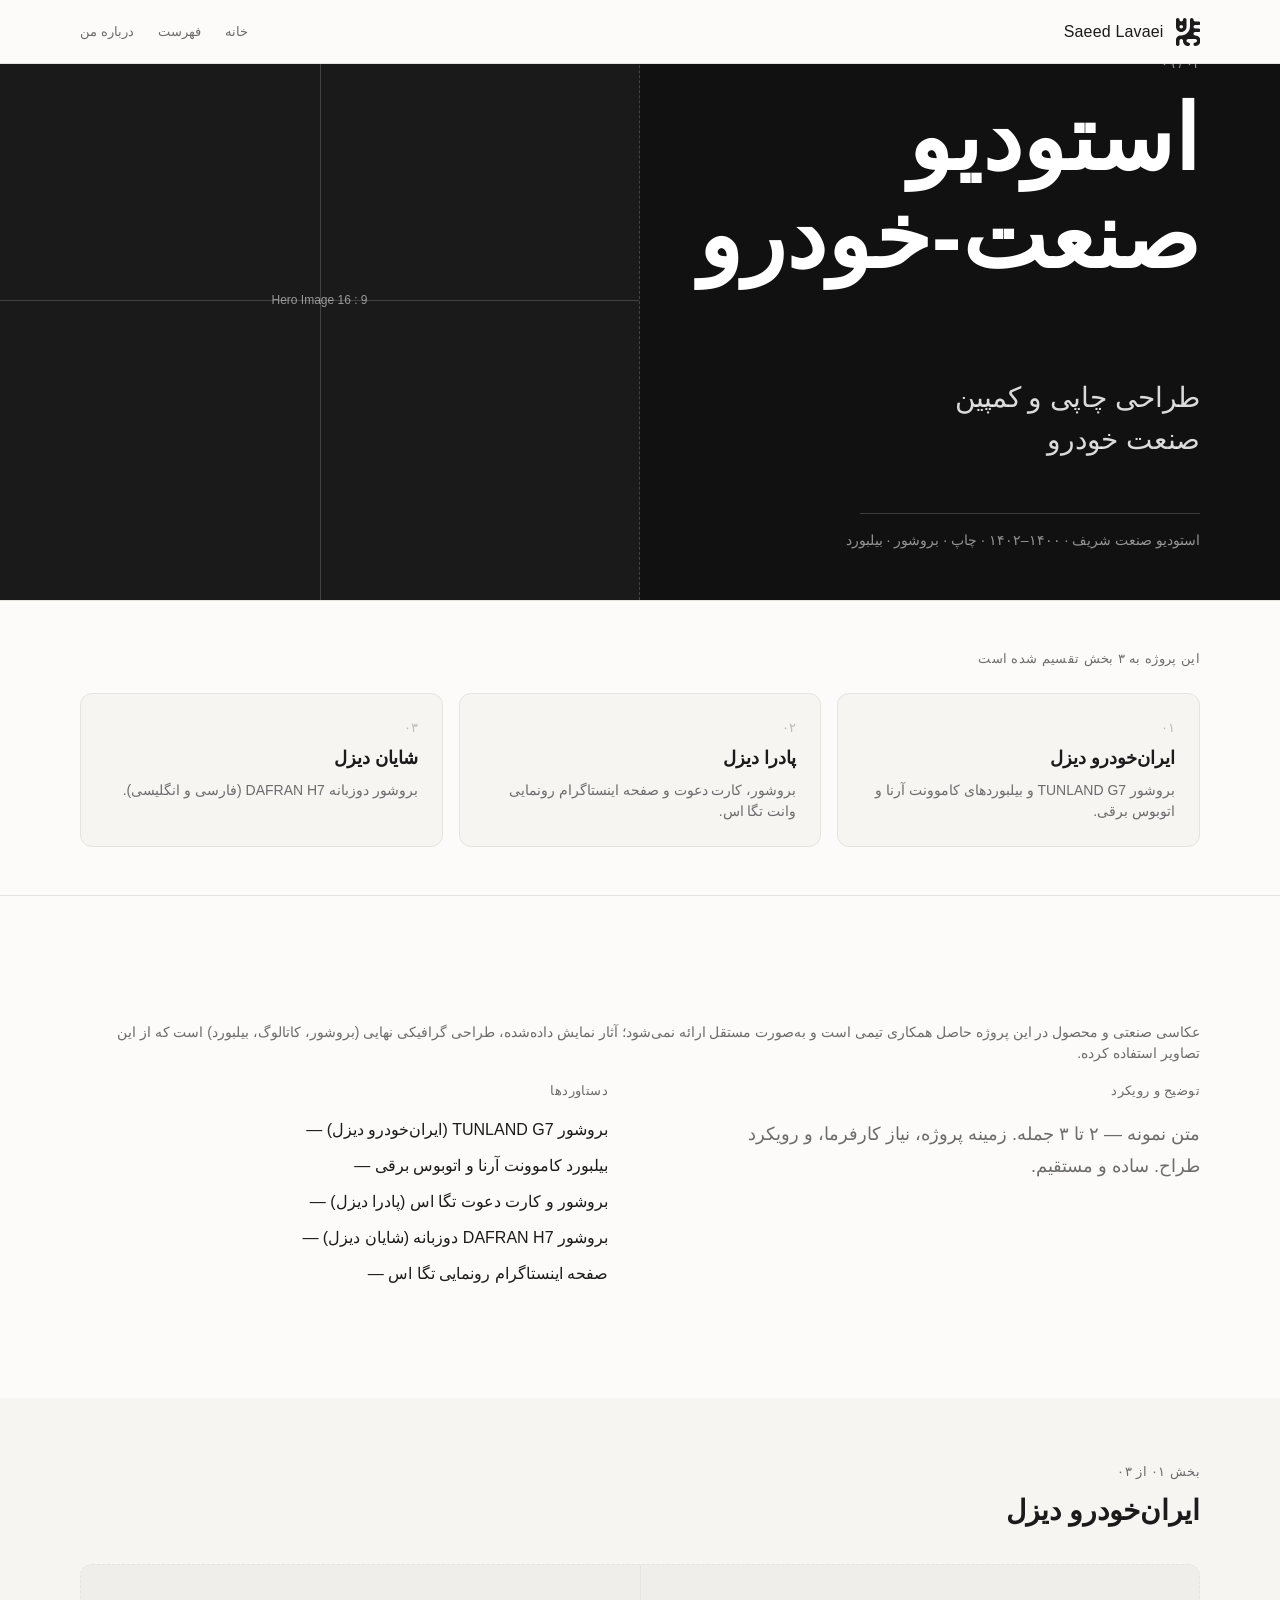
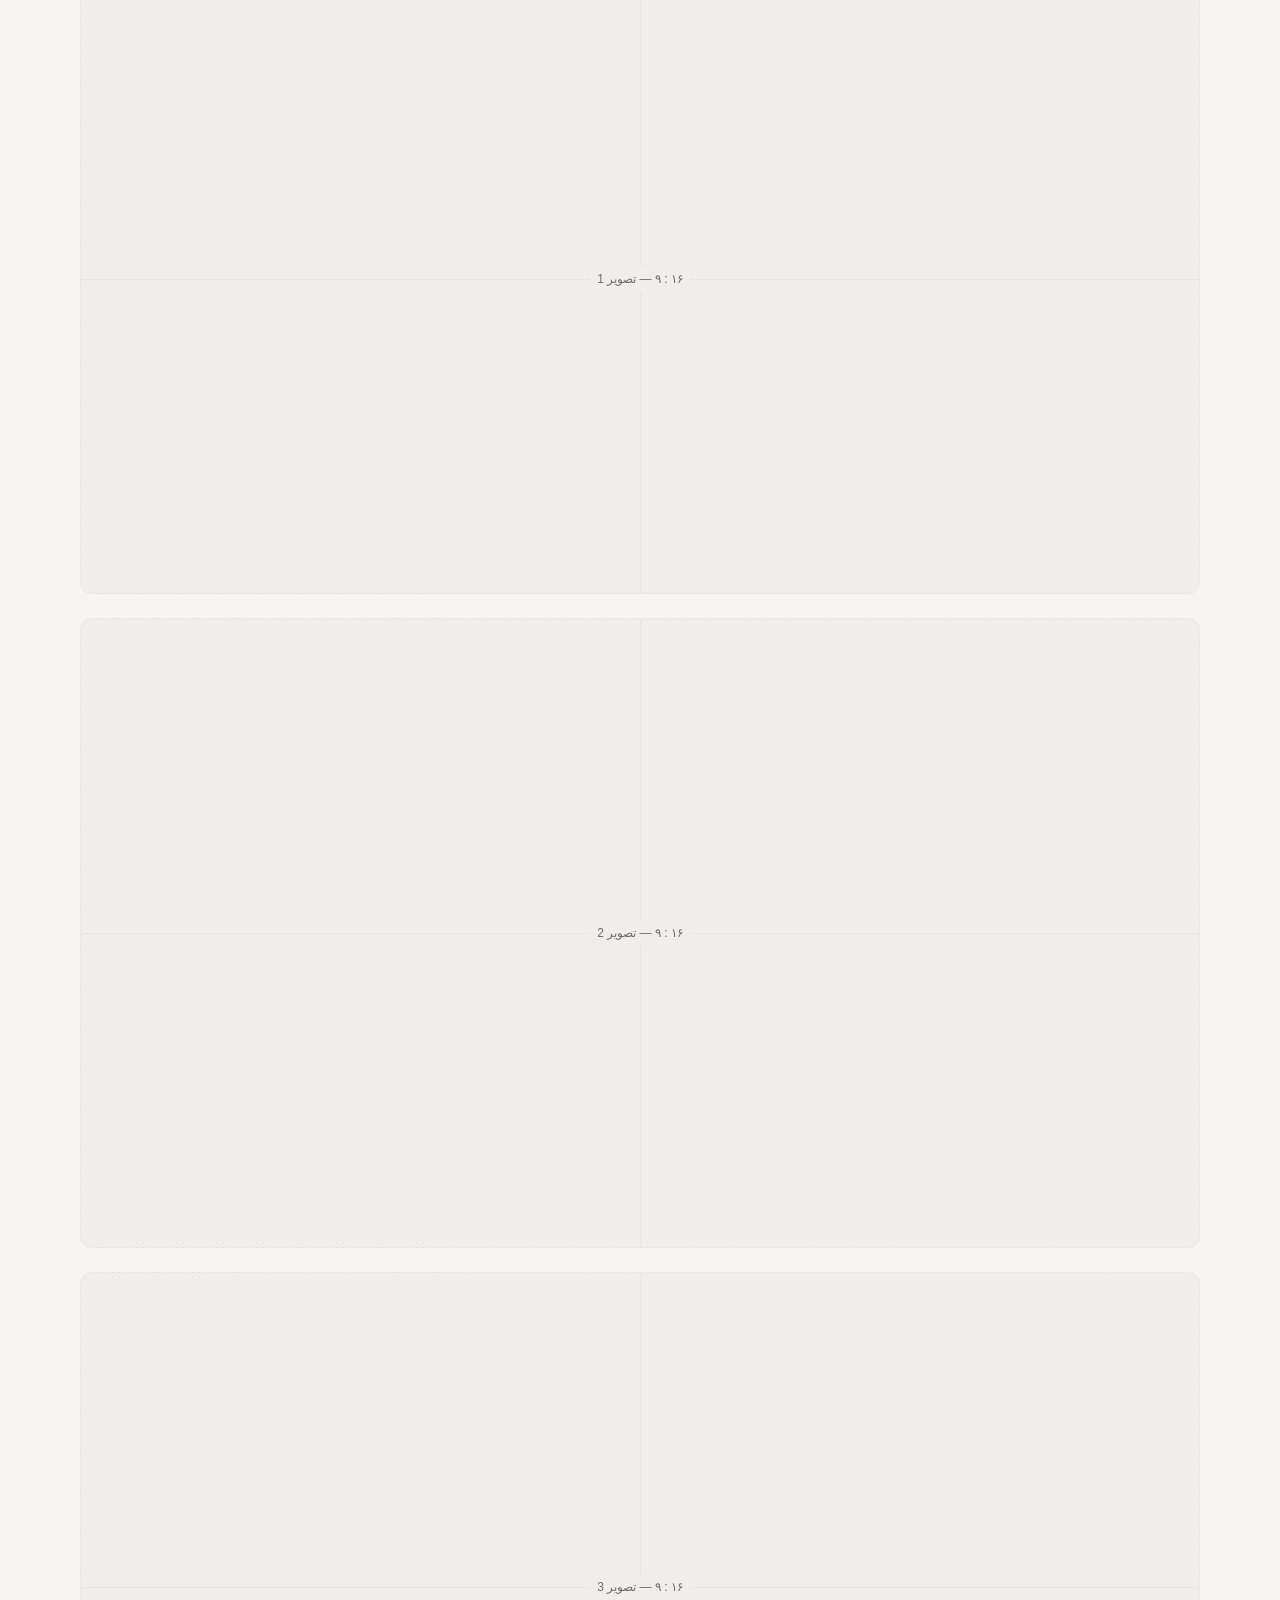
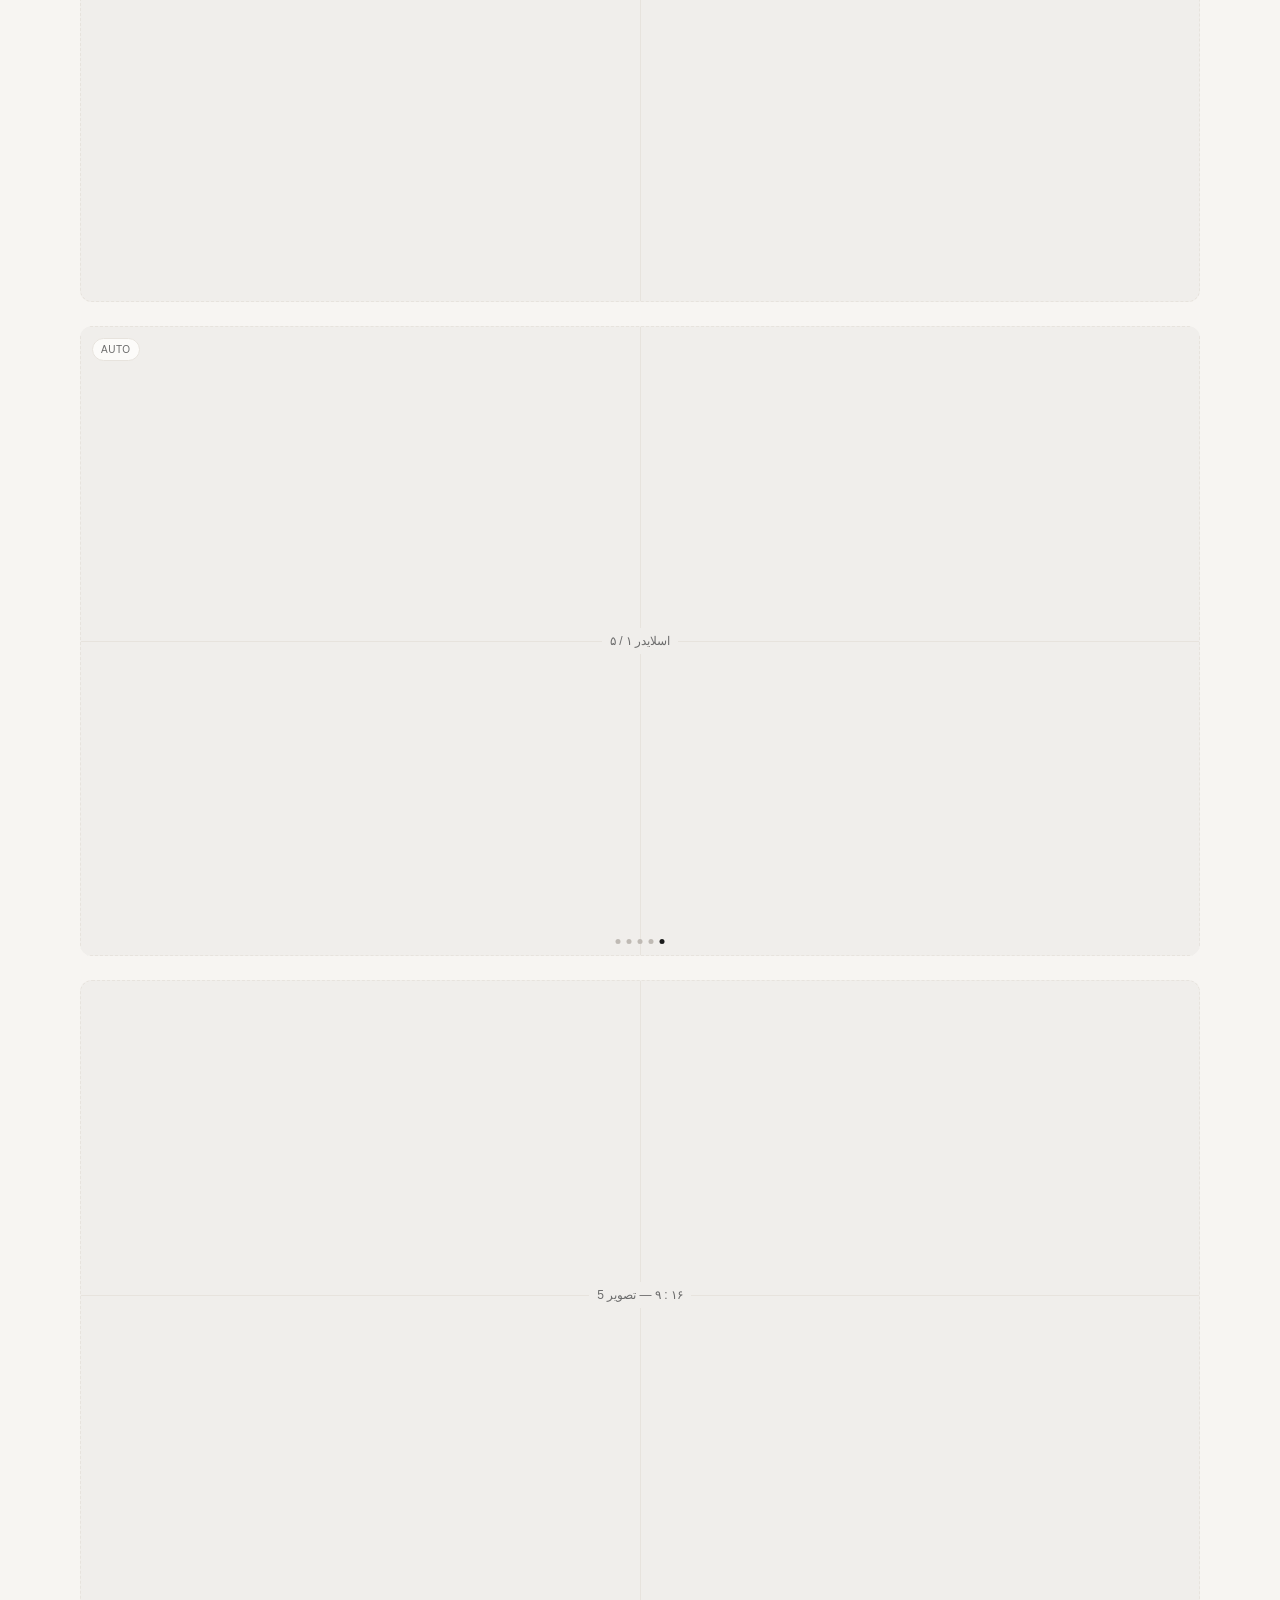
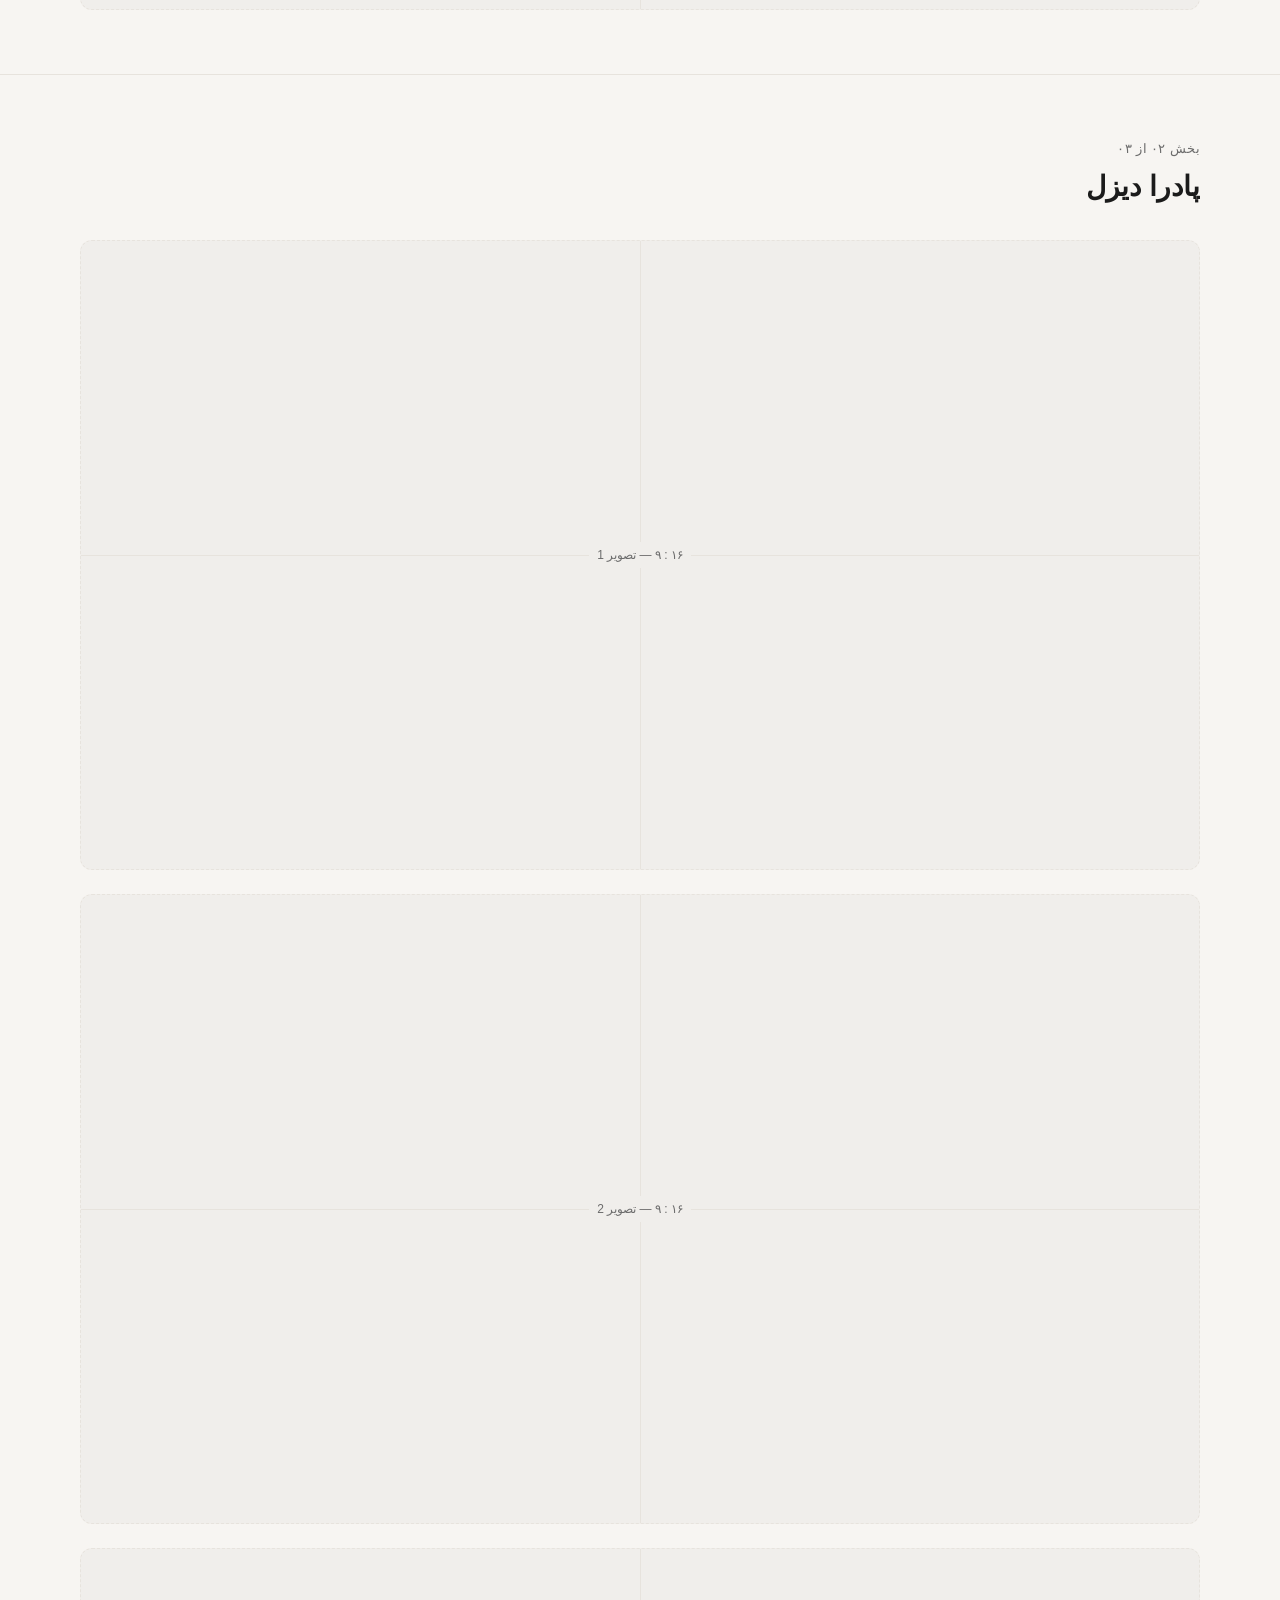
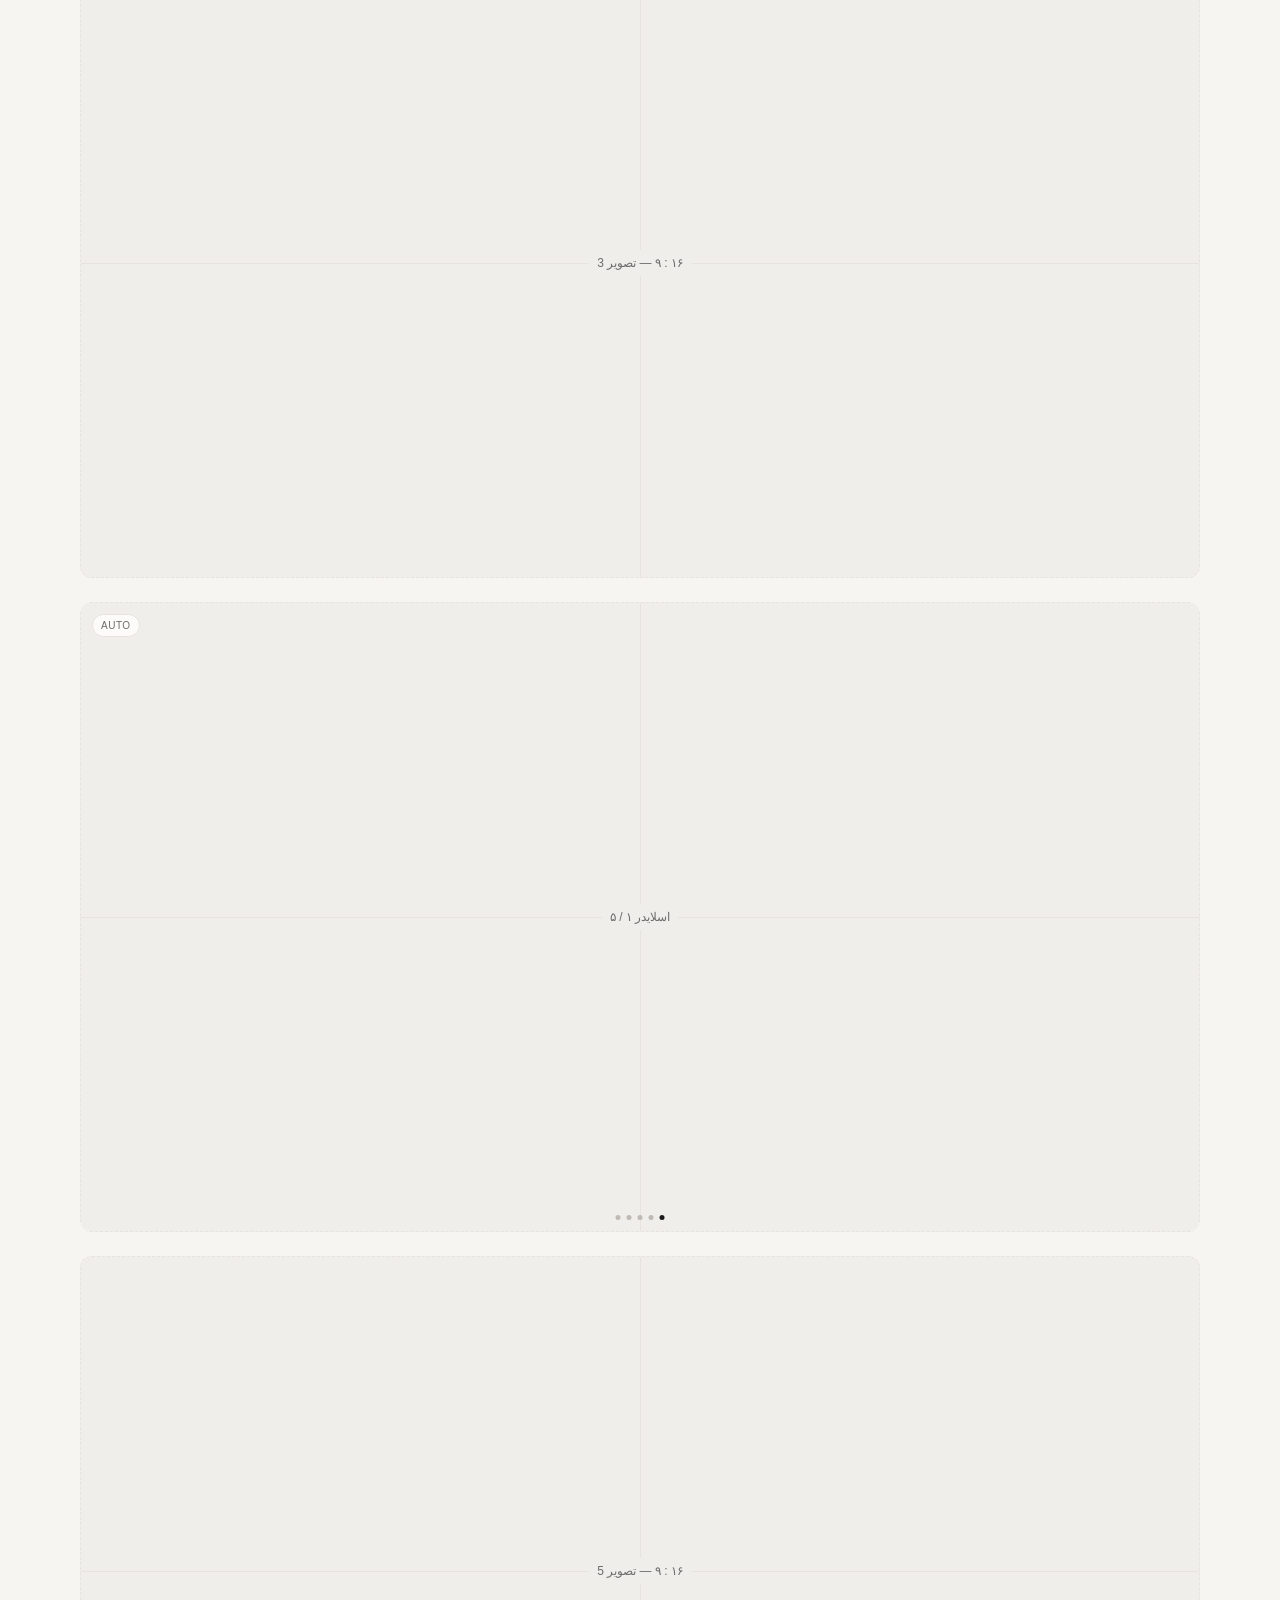
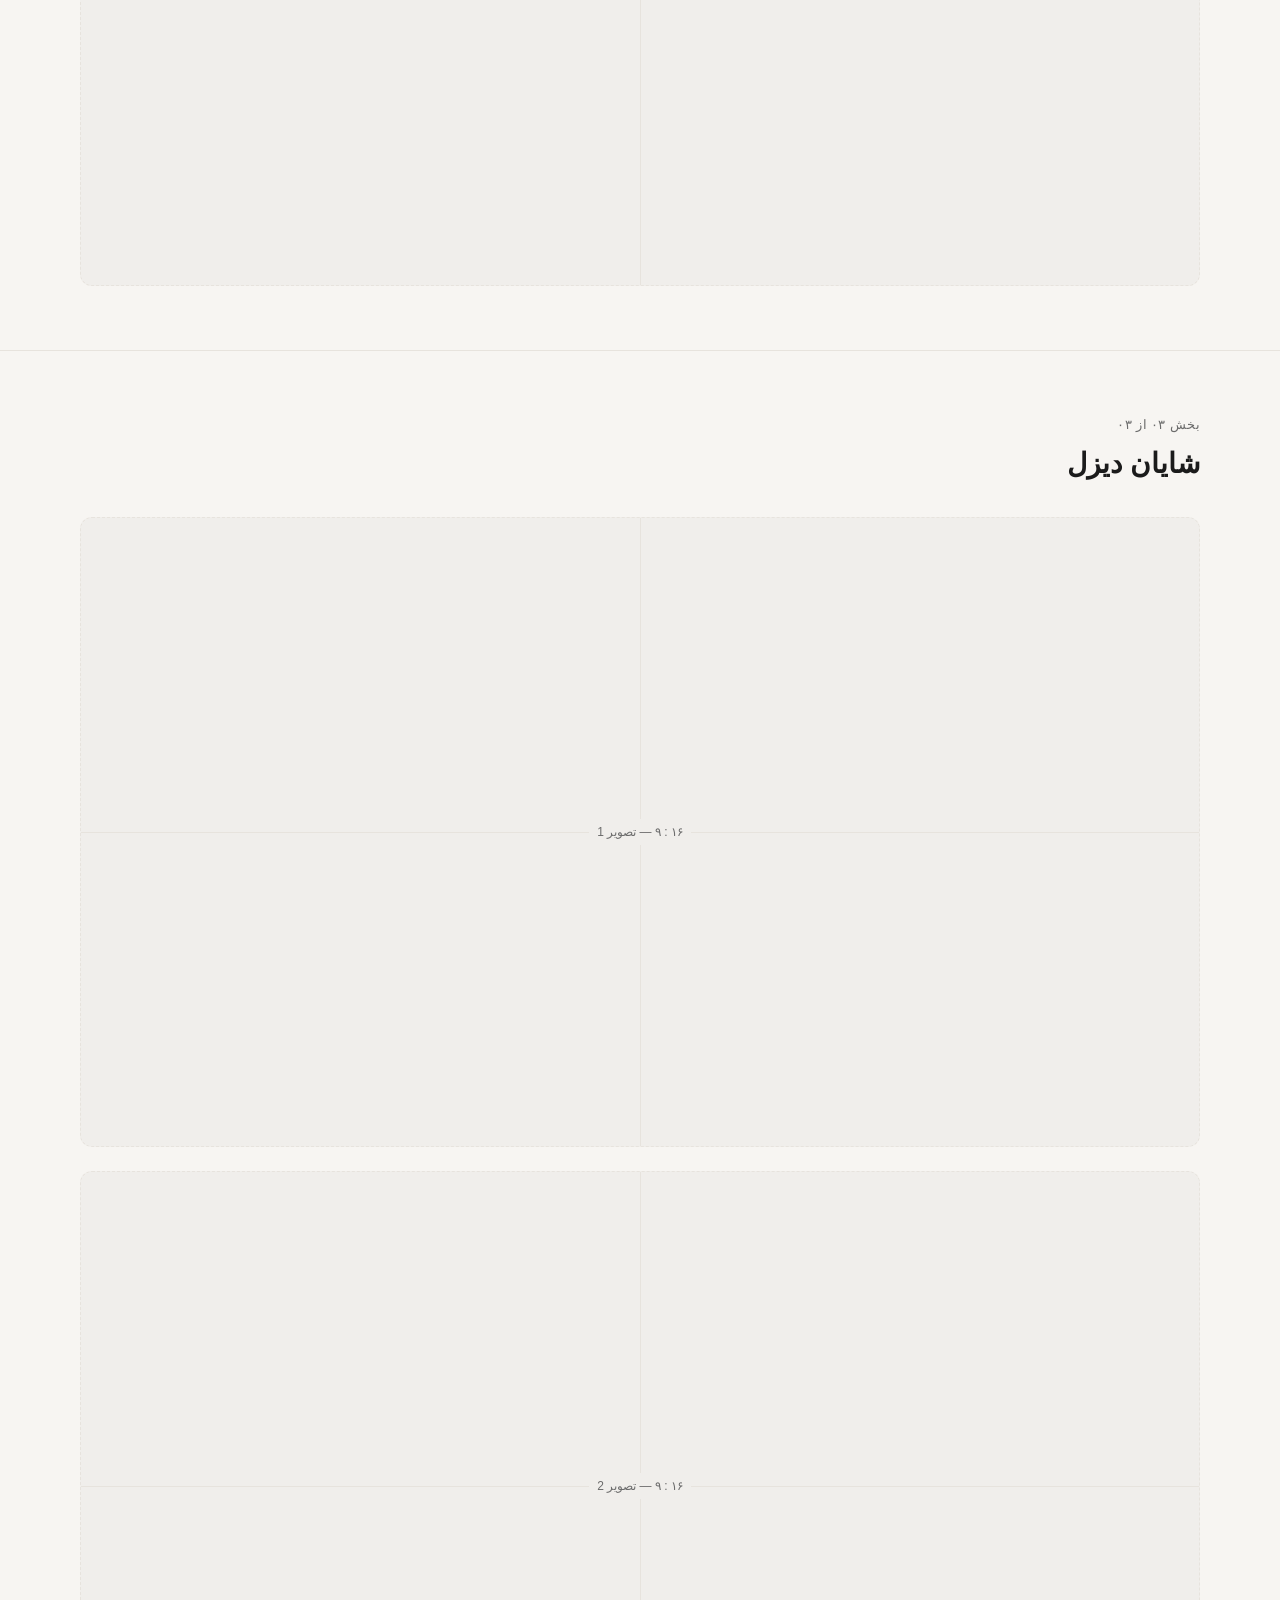
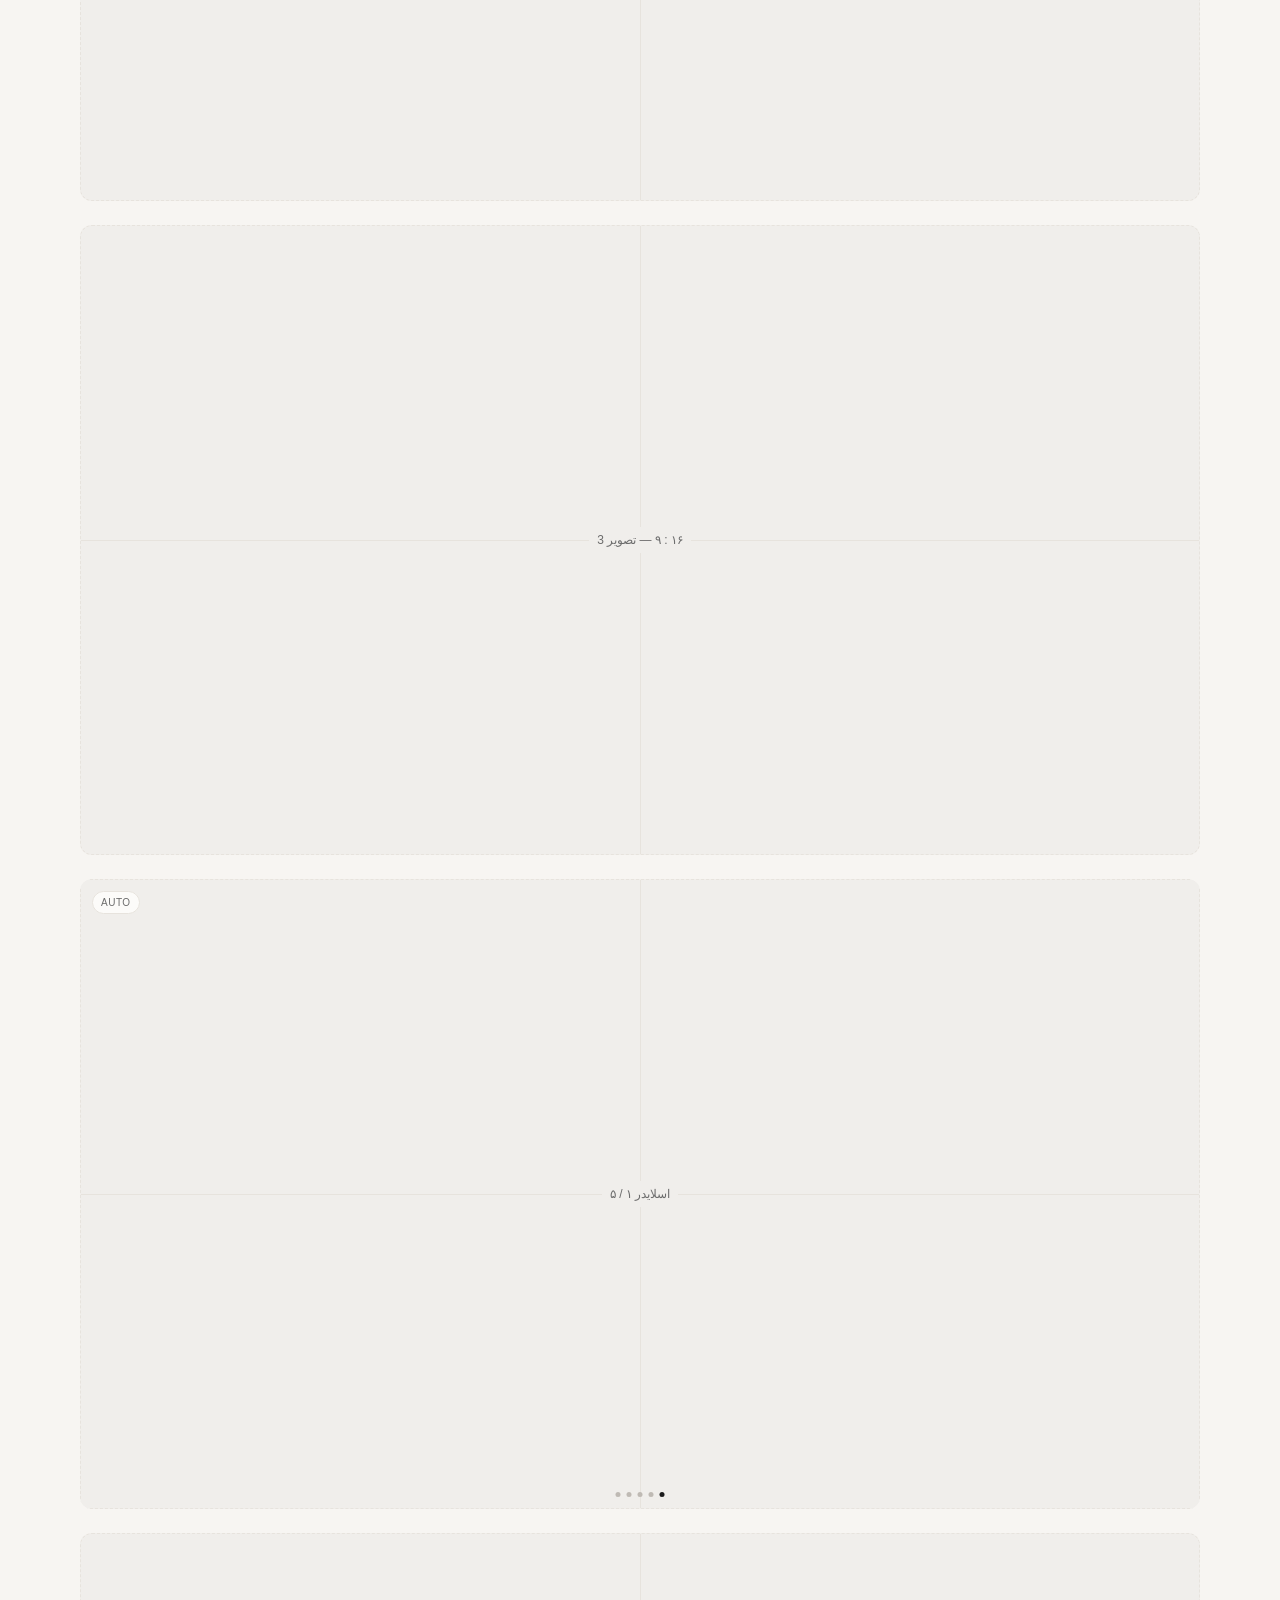
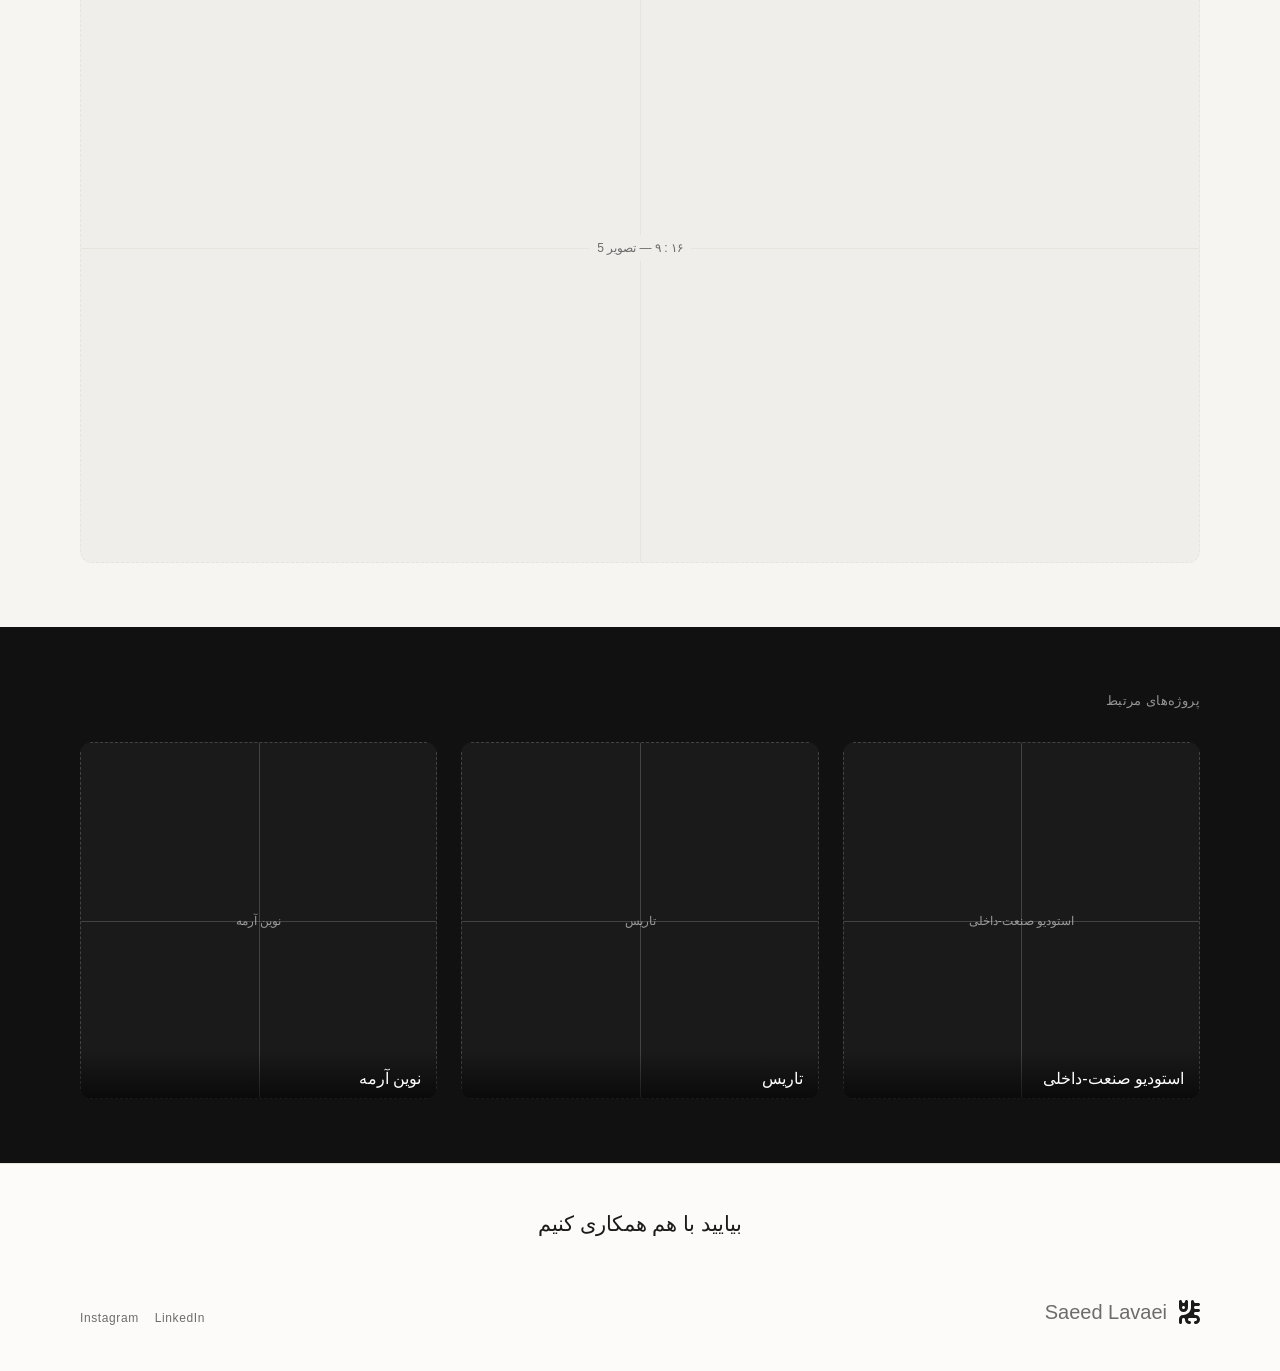
==== automotive.html @ 8e951189 "Add favicon (browser tab icon) using the site logo mark across all pages" ====
<!DOCTYPE html>
<html lang="fa" dir="rtl">
<head>
<meta charset="UTF-8">
<meta name="viewport" content="width=device-width, initial-scale=1.0">
<title>استودیو صنعت-خودرو — طراحی چاپی و کمپین صنعت خودرو | سعید لواعی</title>
<meta name="description" content="استودیو صنعت-خودرو — استودیو صنعت شریف · ۱۴۰۰–۱۴۰۲ · چاپ · بروشور · بیلبورد">
<link rel="stylesheet" href="styles.css">
<link rel="icon" type="image/svg+xml" href="assets/img/favicon.svg">
<link rel="alternate icon" href="assets/img/favicon.ico">
<link rel="apple-touch-icon" href="assets/img/apple-touch-icon.png">
</head>
<body data-page="automotive">

<!-- ============ NAV (injected by nav.js) ============ -->
<div id="site-nav"></div>

<!-- ============ CASE STUDY: استودیو صنعت-خودرو ============
     Categorized case study (same pattern as TFIT). Structure: Hero →
     Category Directory (3 cards) → Brief & Approach (overview, incl.
     the photography-credit caption) → 3x .case-category sections
     (Iran Khodro Diesel / Padra Diesel / Shayan Diesel), each with
     its own 5-cell gallery (cell 4 = slider shell, 5 slides) →
     Related Projects → shared footer. All image areas remain
     placeholders. -->
<section class="case-study" id="automotive">

  <div class="case-hero">
    <div class="case-hero__grid">
      <div class="case-hero__media" data-reveal>
        <div class="placeholder placeholder--on-dark" style="width:100%;height:100%;">
          <span class="placeholder__label">Hero Image 16 : 9</span>
        </div>
      </div>
      <div class="case-hero__content">
        <div class="case-hero__eyebrow-row" data-reveal>
          <span>پروژه</span>
          <span>۰۴ / ۰۹</span>
        </div>
        <h1 class="case-hero__title" data-reveal>استودیو صنعت-خودرو</h1>
        <p class="case-hero__subtitle" data-reveal>طراحی چاپی و کمپین<br>صنعت خودرو</p>
        <div class="case-hero__rule" data-reveal></div>
        <p class="case-hero__meta" data-reveal>استودیو صنعت شریف · ۱۴۰۰–۱۴۰۲ · چاپ · بروشور · بیلبورد</p>
      </div>
    </div>
  </div>

  <div class="case-categories">
    <div class="case-categories__intro">این پروژه به ۳ بخش تقسیم شده است</div>
    <div class="case-categories__grid">

      <a href="#cat-irankhodro" class="case-categories__card" data-reveal>
        <span class="case-categories__num">۰۱</span>
        <span class="case-categories__name">ایران‌خودرو دیزل</span>
        <span class="case-categories__desc">بروشور TUNLAND G7 و بیلبوردهای کاموونت آرنا و اتوبوس برقی.</span>
      </a>
      <a href="#cat-padra" class="case-categories__card" data-reveal>
        <span class="case-categories__num">۰۲</span>
        <span class="case-categories__name">پادرا دیزل</span>
        <span class="case-categories__desc">بروشور، کارت دعوت و صفحه اینستاگرام رونمایی وانت تگا اس.</span>
      </a>
      <a href="#cat-shayan" class="case-categories__card" data-reveal>
        <span class="case-categories__num">۰۳</span>
        <span class="case-categories__name">شایان دیزل</span>
        <span class="case-categories__desc">بروشور دوزبانه DAFRAN H7 (فارسی و انگلیسی).</span>
      </a>

    </div>
  </div>

  <div class="case-brief">
    <p class="case-caption" data-reveal>عکاسی صنعتی و محصول در این پروژه حاصل همکاری تیمی است و به‌صورت مستقل ارائه نمی‌شود؛ آثار نمایش داده‌شده، طراحی گرافیکی نهایی (بروشور، کاتالوگ، بیلبورد) است که از این تصاویر استفاده کرده.</p>
    <div class="case-brief__grid">
      <div class="case-brief__col" data-reveal>
        <span class="case-brief__heading">دستاوردها</span>
        <ul class="case-brief__list">
          <li>بروشور TUNLAND G7 (ایران‌خودرو دیزل) —</li>
          <li>بیلبورد کاموونت آرنا و اتوبوس برقی —</li>
          <li>بروشور و کارت دعوت تگا اس (پادرا دیزل) —</li>
          <li>بروشور DAFRAN H7 دوزبانه (شایان دیزل) —</li>
          <li>صفحه اینستاگرام رونمایی تگا اس —</li>
        </ul>
      </div>
      <div class="case-brief__col" data-reveal>
        <span class="case-brief__heading">توضیح و رویکرد</span>
        <p class="case-brief__text">متن نمونه — ۲ تا ۳ جمله. زمینه پروژه، نیاز کارفرما، و رویکرد طراح. ساده و مستقیم.</p>
      </div>
    </div>
  </div>

  <div class="case-category" id="cat-irankhodro">
    <div class="case-category__header" data-reveal>
      <span class="case-category__eyebrow">بخش ۰۱ از ۰۳</span>
      <span class="case-category__name">ایران‌خودرو دیزل</span>
    </div>
    <div class="case-gallery__grid">

      <div class="case-gallery__cell placeholder" data-reveal>
        <span class="placeholder__label">۱۶ : ۹ — تصویر 1</span>
      </div>

      <div class="case-gallery__cell placeholder" data-reveal>
        <span class="placeholder__label">۱۶ : ۹ — تصویر 2</span>
      </div>

      <div class="case-gallery__cell placeholder" data-reveal>
        <span class="placeholder__label">۱۶ : ۹ — تصویر 3</span>
      </div>

      <div class="case-gallery__cell case-gallery__cell--slider" data-reveal>
        <div class="case-gallery__slides">
          <div class="case-gallery__slide placeholder"><span class="placeholder__label">اسلایدر ۱ / ۵</span></div>
          <div class="case-gallery__slide placeholder"><span class="placeholder__label">اسلایدر ۲ / ۵</span></div>
          <div class="case-gallery__slide placeholder"><span class="placeholder__label">اسلایدر ۳ / ۵</span></div>
          <div class="case-gallery__slide placeholder"><span class="placeholder__label">اسلایدر ۴ / ۵</span></div>
          <div class="case-gallery__slide placeholder"><span class="placeholder__label">اسلایدر ۵ / ۵</span></div>
        </div>
        <span class="case-gallery__auto-chip">AUTO</span>
        <span class="case-gallery__dots"><span></span><span></span><span></span><span></span><span></span></span>
      </div>

      <div class="case-gallery__cell placeholder" data-reveal>
        <span class="placeholder__label">۱۶ : ۹ — تصویر 5</span>
      </div>

    </div>
  </div>

  <div class="case-category" id="cat-padra">
    <div class="case-category__header" data-reveal>
      <span class="case-category__eyebrow">بخش ۰۲ از ۰۳</span>
      <span class="case-category__name">پادرا دیزل</span>
    </div>
    <div class="case-gallery__grid">

      <div class="case-gallery__cell placeholder" data-reveal>
        <span class="placeholder__label">۱۶ : ۹ — تصویر 1</span>
      </div>

      <div class="case-gallery__cell placeholder" data-reveal>
        <span class="placeholder__label">۱۶ : ۹ — تصویر 2</span>
      </div>

      <div class="case-gallery__cell placeholder" data-reveal>
        <span class="placeholder__label">۱۶ : ۹ — تصویر 3</span>
      </div>

      <div class="case-gallery__cell case-gallery__cell--slider" data-reveal>
        <div class="case-gallery__slides">
          <div class="case-gallery__slide placeholder"><span class="placeholder__label">اسلایدر ۱ / ۵</span></div>
          <div class="case-gallery__slide placeholder"><span class="placeholder__label">اسلایدر ۲ / ۵</span></div>
          <div class="case-gallery__slide placeholder"><span class="placeholder__label">اسلایدر ۳ / ۵</span></div>
          <div class="case-gallery__slide placeholder"><span class="placeholder__label">اسلایدر ۴ / ۵</span></div>
          <div class="case-gallery__slide placeholder"><span class="placeholder__label">اسلایدر ۵ / ۵</span></div>
        </div>
        <span class="case-gallery__auto-chip">AUTO</span>
        <span class="case-gallery__dots"><span></span><span></span><span></span><span></span><span></span></span>
      </div>

      <div class="case-gallery__cell placeholder" data-reveal>
        <span class="placeholder__label">۱۶ : ۹ — تصویر 5</span>
      </div>

    </div>
  </div>

  <div class="case-category" id="cat-shayan">
    <div class="case-category__header" data-reveal>
      <span class="case-category__eyebrow">بخش ۰۳ از ۰۳</span>
      <span class="case-category__name">شایان دیزل</span>
    </div>
    <div class="case-gallery__grid">

      <div class="case-gallery__cell placeholder" data-reveal>
        <span class="placeholder__label">۱۶ : ۹ — تصویر 1</span>
      </div>

      <div class="case-gallery__cell placeholder" data-reveal>
        <span class="placeholder__label">۱۶ : ۹ — تصویر 2</span>
      </div>

      <div class="case-gallery__cell placeholder" data-reveal>
        <span class="placeholder__label">۱۶ : ۹ — تصویر 3</span>
      </div>

      <div class="case-gallery__cell case-gallery__cell--slider" data-reveal>
        <div class="case-gallery__slides">
          <div class="case-gallery__slide placeholder"><span class="placeholder__label">اسلایدر ۱ / ۵</span></div>
          <div class="case-gallery__slide placeholder"><span class="placeholder__label">اسلایدر ۲ / ۵</span></div>
          <div class="case-gallery__slide placeholder"><span class="placeholder__label">اسلایدر ۳ / ۵</span></div>
          <div class="case-gallery__slide placeholder"><span class="placeholder__label">اسلایدر ۴ / ۵</span></div>
          <div class="case-gallery__slide placeholder"><span class="placeholder__label">اسلایدر ۵ / ۵</span></div>
        </div>
        <span class="case-gallery__auto-chip">AUTO</span>
        <span class="case-gallery__dots"><span></span><span></span><span></span><span></span><span></span></span>
      </div>

      <div class="case-gallery__cell placeholder" data-reveal>
        <span class="placeholder__label">۱۶ : ۹ — تصویر 5</span>
      </div>

    </div>
  </div>

  <div class="case-related">
    <div class="case-related__header">پروژه‌های مرتبط</div>
    <div class="case-related__grid">

      <a href="sharif-internal.html" class="case-related__card" data-reveal>
        <div class="placeholder placeholder--on-dark" style="width:100%;height:100%;">
          <span class="placeholder__label">استودیو صنعت-داخلی</span>
        </div>
        <span class="case-related__label">استودیو صنعت-داخلی</span>
      </a>

      <a href="taris.html" class="case-related__card" data-reveal>
        <div class="placeholder placeholder--on-dark" style="width:100%;height:100%;">
          <span class="placeholder__label">تاریس</span>
        </div>
        <span class="case-related__label">تاریس</span>
      </a>

      <a href="novin-armeh.html" class="case-related__card" data-reveal>
        <div class="placeholder placeholder--on-dark" style="width:100%;height:100%;">
          <span class="placeholder__label">نوین آرمه</span>
        </div>
        <span class="case-related__label">نوین آرمه</span>
      </a>

    </div>
  </div>

</section>

<!-- ============ FOOTER (shared, injected by footer.js) ============ -->
<div id="site-footer"></div>

<script src="nav.js"></script>
<script src="footer.js"></script>
<script src="interactions.js"></script>

</body>
</html>
---- styles.css ----
/* =========================================================
   FONT — Peyda Variable (single file, weight 100–950)
   ========================================================= */
@font-face {
  font-family: 'Peyda';
  src: url('assets/fonts/PeydaWebVF.woff2') format('woff2-variations'),
       url('assets/fonts/PeydaWebVF.woff2') format('woff2');
  font-weight: 100 950;
  font-style: normal;
  font-display: swap;
}

/* =========================================================
   DESIGN TOKENS — derived from the locked Figma system.
   Motion tokens reintroduced this session (refinement pass) —
   were intentionally stripped during the multi-page pivot while
   structure/functionality took priority. Re-added now that all
   9 case studies are structurally complete and Saeed has
   approved moving into animation/interaction.
   ========================================================= */
:root {
  /* Color */
  --color-bg:            #F7F5F2; /* page background */
  --color-surface:       #FCFBF9; /* cards, nav, placeholder fill */
  --color-placeholder:   #F0EEEB; /* image/media placeholder field */
  --color-text-primary:  #1B1B1B;
  --color-text-secondary:#6C6C6C;
  --color-text-muted:    #BFBAB4; /* row numbers, faint numerals */
  --color-border:        #E7E3DD;
  --color-black:         #111111; /* case-study hero backgrounds (intentional exception) */
  --color-white:         #FFFFFF;

  /* Type */
  --font-main: 'Peyda', 'Vazirmatn', sans-serif;
  --fs-display:    4rem;      /* 64px — hero name */
  --fs-h1:         2.75rem;   /* 44px */
  --fs-h2:         1.75rem;   /* 28px — project names */
  --fs-body-lg:    1.125rem;  /* 18px */
  --fs-body:       1rem;      /* 16px */
  --fs-small:      0.875rem;  /* 14px */
  --fs-caption:    0.8125rem; /* 13px — eyebrows, nav */
  --fs-micro:      0.75rem;   /* 12px */
  --fs-tiny:       0.625rem;  /* 10px */

  --fw-regular: 400;
  --fw-medium:  500;
  --fw-semibold:600;
  --fw-bold:    700;

  --lh-tight: 1.1;
  --lh-normal: 1.5;
  --lh-loose: 1.8;

  /* Spacing scale (used for gaps, padding, section rhythm) */
  --sp-1: 4px;
  --sp-2: 8px;
  --sp-3: 12px;
  --sp-4: 16px;
  --sp-5: 24px;
  --sp-6: 32px;
  --sp-7: 48px;
  --sp-8: 64px;
  --sp-9: 96px;
  --sp-10: 140px;   /* default breathing room between major sections */
  --sp-10-tight: 96px; /* reduced variant, e.g. list-style sections */

  /* Radius */
  --radius-lg: 16px;  /* hero/portrait placeholders */
  --radius-md: 12px;  /* large gallery frames */
  --radius-sm: 8px;   /* small gallery cells */

  /* Motion */
  --ease-out: cubic-bezier(0.16, 1, 0.3, 1);
  --dur-fast: 200ms;
  --dur-base: 400ms;
  --dur-slow: 700ms;

  /* Layout */
  --nav-h: 64px;
  --content-max: 1440px;
  --margin-x: 80px;
}

@media (prefers-reduced-motion: reduce) {
  :root { --dur-fast: 0ms; --dur-base: 0ms; --dur-slow: 0ms; }
}

/* =========================================================
   RESET
   ========================================================= */
*, *::before, *::after { box-sizing: border-box; }
html { scroll-behavior: smooth; }
@media (prefers-reduced-motion: reduce) { html { scroll-behavior: auto; } }

body {
  margin: 0;
  background: var(--color-bg);
  color: var(--color-text-primary);
  font-family: var(--font-main);
  font-weight: var(--fw-regular);
  line-height: var(--lh-normal);
  -webkit-font-smoothing: antialiased;
}

img, svg, video { display: block; max-width: 100%; }
button { font-family: inherit; cursor: pointer; }
a { color: inherit; text-decoration: none; }

/* visible keyboard focus everywhere — accessibility floor */
:focus-visible {
  outline: 2px solid var(--color-text-primary);
  outline-offset: 3px;
}

.container {
  max-width: var(--content-max);
  margin-inline: auto;
  padding-inline: var(--margin-x);
}

/* =========================================================
   NAV — fixed, shared across every page (injected by nav.js)
   ========================================================= */
.nav {
  position: fixed;
  inset-inline: 0;
  top: 0;
  height: var(--nav-h);
  background: var(--color-surface);
  border-bottom: 1px solid var(--color-border);
  z-index: 100;
  /* Scroll-awareness (animation depth pass): border-bottom stays
     constant at all times — it already provides resting-state
     separation on every page, including case-study pages with a
     black hero directly beneath the nav — only a soft drop shadow
     is added once scrolled, toggled via .is-scrolled in nav.js.
     Contrast never changes, just depth. */
  transition: box-shadow var(--dur-base) var(--ease-out);
}
.nav.is-scrolled {
  box-shadow: 0 12px 24px -16px rgba(17, 17, 17, 0.18);
}
.nav__inner {
  max-width: var(--content-max);
  margin-inline: auto;
  padding-inline: var(--margin-x);
  height: 100%;
  display: flex;
  align-items: center;
  justify-content: space-between;
  /* Lock physical order (lang left, logo right) — RTL flex would
     otherwise reverse DOM order and swap these. Text inside stays RTL. */
  direction: ltr;
}
.nav__logo {
  display: flex;
  align-items: center;
  gap: var(--sp-3);
  color: var(--color-text-primary);
  /* Defensive: keeps the logo pinned right even when .nav__links is
     hidden on mobile (space-between with a single remaining flex
     item would otherwise collapse it to the left edge). Harmless
     on desktop where space-between already puts it there. */
  margin-inline-start: auto;
}
.nav__logo svg { height: 28px; width: auto; }
.nav__logo-name {
  font-family: 'Inter', 'Arial', sans-serif;
  font-size: var(--fs-body);
  font-weight: var(--fw-medium);
  letter-spacing: 0.01em;
  white-space: nowrap;
}
.nav__links {
  display: flex;
  gap: var(--sp-5);
  list-style: none;
  margin: 0; padding: 0;
  font-size: var(--fs-caption);
  font-weight: var(--fw-medium);
  color: var(--color-text-secondary);
  direction: rtl; /* restore correct reading order for the Persian labels */
}
.nav__links a {
  position: relative;
  transition: color var(--dur-fast) var(--ease-out);
}
.nav__links a:hover { color: var(--color-text-primary); }
/* Active-section indicator (animation depth pass) — underline, driven
   by scroll-spy in nav.js on the Home page only. Also appears on
   hover everywhere (including case-study pages, where it's just a
   hover cue since there's no section to spy on) for one consistent
   underline language. */
.nav__links a::after {
  content: "";
  position: absolute;
  right: 0;
  left: 0;
  bottom: -8px;
  height: 2px;
  background: var(--color-text-primary);
  transform: scaleX(0);
  transform-origin: center;
  transition: transform var(--dur-base) var(--ease-out);
}
.nav__links a:hover::after,
.nav__links a.is-active::after {
  transform: scaleX(1);
}
.nav__links a.is-active { color: var(--color-text-primary); }

/* =========================================================
   SECTION DIVIDER — breathing room between major sections.
   Ghost-number wayfinding variant removed (was unused, tied
   to the old animation-era wayfinding idea).
   ========================================================= */
.section-divider {
  height: var(--sp-10);
  background: var(--color-bg);
  position: relative;
}
.section-divider--tight { height: var(--sp-10-tight); }
/* --accent previously washed from --color-bg to --color-border via a
   linear-gradient, creating a visible shadow band at the Hero→Index
   and Index→About boundaries. Removed per Saeed — page background
   now stays fully uniform (--color-bg) across Hero/Index/About; only
   the thin 1px hairline below marks the boundary. */
.section-divider--accent::before {
  content: "";
  position: absolute;
  left: var(--margin-x);
  right: var(--margin-x);
  top: 50%;
  height: 1px;
  background: var(--color-border);
  transform: translateY(-50%);
}

/* =========================================================
   HERO — Stage 2 rebuild per the new Figma export ("Home
   page" frame). Two real changes from the old full-viewport
   version: (1) fixed compact height instead of 100vh — this
   is now one section among several on a normal scrolling
   page, not a full-screen intro slide; (2) the illustration
   is a CONTAINED, rounded, inset panel (matches the card
   language used everywhere else — project thumbnails, About
   photo — instead of the old edge-to-edge full-bleed dark
   panel. No CTA button here anymore (dropped per Saeed —
   Project Index and nav links already provide the way in).
   Text order also flipped: name leads, small role label sits
   under it (not above), confirmed against the export.
   ========================================================= */
.hero {
  position: relative;
  padding-top: var(--nav-h);
  height: 723px;
  background: var(--color-bg);
  overflow: hidden;
}
.hero__grid {
  display: grid;
  grid-template-columns: 48% 1fr;
  column-gap: var(--sp-8);
  align-items: center;
  height: calc(723px - var(--nav-h));
  direction: ltr;
}
.hero__illu-col {
  position: relative;
  height: calc(100% - var(--sp-8) * 2);
  margin-inline-start: var(--margin-x);
  border-radius: var(--radius-lg);
  background: var(--color-black);
  overflow: hidden;
}
.hero__video { position: absolute; inset: 0; width: 100%; height: 100%; object-fit: cover; }

.hero__content-col {
  display: flex;
  flex-direction: column;
  align-items: flex-start;
  padding-inline-end: var(--margin-x);
  padding-inline-start: max(var(--sp-8), calc((100vw - var(--content-max)) / 2 + var(--margin-x)));
  text-align: right;
  direction: rtl;
}
.hero__name { font-size: var(--fs-display); font-weight: var(--fw-bold); line-height: var(--lh-tight); margin: 0; }
.hero__eyebrow { margin-top: var(--sp-3); font-size: var(--fs-caption); font-weight: var(--fw-medium); color: var(--color-text-secondary); letter-spacing: 0.05em; }
.hero__deco-line { width: 100%; max-width: 220px; height: 1px; background: var(--color-border); margin: var(--sp-3) 0 0 auto; }
.hero__bio { margin-top: var(--sp-5); max-width: 460px; font-size: var(--fs-body); line-height: var(--lh-loose); color: var(--color-text-secondary); }
.hero__rule { width: 100%; max-width: 460px; height: 1px; background: var(--color-border); margin-top: var(--sp-6); }

.hero__cta {
  display: inline-flex;
  align-items: center;
  gap: var(--sp-3);
  padding: var(--sp-4) var(--sp-6);
  background: transparent;
  border: 1px solid var(--color-text-primary);
  border-radius: 999px;
  font-size: var(--fs-small);
  font-weight: var(--fw-medium);
  color: var(--color-text-primary);
  margin-top: var(--sp-6);
  transition: background var(--dur-fast) var(--ease-out), color var(--dur-fast) var(--ease-out);
}
.hero__cta:hover { background: var(--color-text-primary); color: var(--color-white); }
.hero__cta-arrow { display: inline-flex; }

.hero__stats { display: flex; justify-content: flex-start; gap: var(--sp-7); margin-top: var(--sp-6); width: 100%; max-width: 460px; }
.hero__stat { text-align: center; }
.hero__stat-num { display: block; font-size: var(--fs-h2); font-weight: var(--fw-bold); }
.hero__stat-label { display: block; margin-top: var(--sp-2); font-size: var(--fs-caption); color: var(--color-text-secondary); }

@media (max-width: 900px) {
  .hero { height: auto; }
  .hero__grid { grid-template-columns: 1fr; height: auto; padding-block: var(--sp-6); }
  .hero__illu-col { height: 320px; margin: 0 var(--sp-5); }
  .hero__content-col { text-align: center; align-items: center; padding: var(--sp-7) var(--sp-5) 0; }
  .hero__deco-line, .hero__bio, .hero__rule, .hero__stats { margin-inline: auto; }
  .nav__links { display: none; }
  :root { --margin-x: 24px; }
}

/* =========================================================
   SCROLL REVEAL — reintroduced this session. Elements marked
   [data-reveal] fade/slide up once, the first time they enter
   the viewport (driven by interactions.js). Repeating groups
   (category cards, gallery cells, related cards) get a light
   staggered delay via nth-child below, rather than needing
   per-item inline delays authored into every HTML file.
   ========================================================= */
[data-reveal] {
  opacity: 0;
  transform: translateY(14px);
  transition: opacity var(--dur-slow) var(--ease-out), transform var(--dur-slow) var(--ease-out);
}
[data-reveal].is-visible { opacity: 1; transform: translateY(0); }

.case-categories__grid > [data-reveal]:nth-child(1) { transition-delay: 0ms; }
.case-categories__grid > [data-reveal]:nth-child(2) { transition-delay: 80ms; }
.case-categories__grid > [data-reveal]:nth-child(3) { transition-delay: 160ms; }
.case-related__grid > [data-reveal]:nth-child(1) { transition-delay: 0ms; }
.case-related__grid > [data-reveal]:nth-child(2) { transition-delay: 80ms; }
.case-related__grid > [data-reveal]:nth-child(3) { transition-delay: 160ms; }
.case-gallery__grid > [data-reveal]:nth-child(1) { transition-delay: 0ms; }
.case-gallery__grid > [data-reveal]:nth-child(2) { transition-delay: 50ms; }
.case-gallery__grid > [data-reveal]:nth-child(3) { transition-delay: 100ms; }
.case-gallery__grid > [data-reveal]:nth-child(4) { transition-delay: 150ms; }
.case-gallery__grid > [data-reveal]:nth-child(5) { transition-delay: 200ms; }
.case-gallery__grid > [data-reveal]:nth-child(6) { transition-delay: 250ms; }
.case-gallery__grid > [data-reveal]:nth-child(7) { transition-delay: 300ms; }
.case-gallery__grid > [data-reveal]:nth-child(8) { transition-delay: 350ms; }
.case-gallery__grid > [data-reveal]:nth-child(9) { transition-delay: 400ms; }
.case-gallery__grid > [data-reveal]:nth-child(10) { transition-delay: 450ms; }

/* =========================================================
   HOVER MEDIA ZOOM — subtle scale-up on the image/placeholder
   fill inside any browsable card. Works identically on live
   <img> and placeholder divs, so it already looks right and
   needs no changes once real assets replace placeholders.
   ========================================================= */
.index-item__thumb-wrap img, .index-item__thumb-wrap .placeholder,
.case-gallery__cell img, .case-gallery__cell .placeholder,
.case-related__card img, .case-related__card .placeholder {
  transition: transform var(--dur-slow) var(--ease-out);
}
.index-item:hover .index-item__thumb-wrap img, .index-item:hover .index-item__thumb-wrap .placeholder,
.case-gallery__cell:hover img, .case-gallery__cell:hover .placeholder,
.case-related__card:hover img, .case-related__card:hover .placeholder {
  transform: scale(1.035);
}
.index-item__name, .index-item__arrow { transition: color var(--dur-fast) var(--ease-out); }
.case-categories__card {
  transition: border-color var(--dur-fast) var(--ease-out),
              transform var(--dur-base) var(--ease-out),
              box-shadow var(--dur-base) var(--ease-out);
}
.case-categories__card:hover {
  border-color: var(--color-text-primary);
  transform: translateY(-4px);
  box-shadow: 0 12px 24px -14px rgba(17, 17, 17, 0.16);
}

/* Gallery cells (animation depth pass) — soft lift + shadow, layered
   with the existing image-zoom above. Applies identically to flat
   .case-gallery grids and per-category grids (same class, reused),
   including slider cells — the lift pairs naturally with the
   existing pause-on-hover behavior. */
.case-gallery__cell {
  transition: transform var(--dur-base) var(--ease-out),
              box-shadow var(--dur-base) var(--ease-out);
}
.case-gallery__cell:hover {
  transform: translateY(-4px);
  box-shadow: 0 16px 32px -18px rgba(17, 17, 17, 0.2);
}

/* =========================================================
   PLACEHOLDER — generic media placeholder (crosshair + label)
   ========================================================= */
.placeholder {
  position: relative;
  background: var(--color-placeholder);
  border: 1px dashed var(--color-border);
  display: flex;
  align-items: center;
  justify-content: center;
  overflow: hidden;
}
.placeholder::before, .placeholder::after { content: ""; position: absolute; background: var(--color-border); }
.placeholder::before { top: 0; bottom: 0; left: 50%; width: 1px; }
.placeholder::after   { left: 0; right: 0; top: 50%; height: 1px; }
.placeholder__label {
  position: relative;
  z-index: 1;
  font-size: var(--fs-micro);
  color: var(--color-text-secondary);
  background: var(--color-placeholder);
  padding: var(--sp-1) var(--sp-2);
  text-align: center;
}
.placeholder--on-dark { background: rgba(255,255,255,0.04); border-color: rgba(255,255,255,0.18); }
.placeholder--on-dark::before, .placeholder--on-dark::after { background: rgba(255,255,255,0.18); }
.placeholder--on-dark .placeholder__label { color: rgba(255,255,255,0.55); background: transparent; }

/* =========================================================
   PROJECT INDEX — Stage 2 rebuild. Replaces the old full-width
   row-list (image only on hover) with the new paired 2-up
   thumbnail grid confirmed against the "Home page" Figma
   export: every project gets a real, always-visible 632×474
   thumbnail (matching the card language used everywhere else
   on the site — same size as the About photo), with its
   name/number + category tags directly underneath. No more
   black header band — the section intro sits directly on the
   page background. 9 projects → four paired rows + one final
   single row (the odd one out), reading right-to-left in DOM
   order, no direction override needed since paired columns
   are visually interchangeable.
   ========================================================= */
.project-index { background: var(--color-bg); }

.index-intro {
  max-width: var(--content-max);
  margin-inline: auto;
  padding-inline: var(--margin-x);
  padding-block: var(--sp-9) var(--sp-7);
  text-align: right;
}
.index-intro__title { font-size: var(--fs-h1); font-weight: var(--fw-bold); margin: 0; }
.index-intro__desc {
  margin-top: var(--sp-3);
  /* BUG FIX (refinement pass): was margin-inline-start: auto, which
     in this rtl-inherited context pushed the box toward the LEFT
     edge instead of pinning it flush-right under the title — the
     exact "auto-margin on the wrong side" trap documented elsewhere
     on this site (see .case-brief__text). margin-inline-end: auto
     absorbs space on the physical-left side instead, keeping the
     box flush right. */
  margin-inline-end: auto;
  max-width: 560px;
  font-size: var(--fs-body);
  color: var(--color-text-secondary);
}

.index-grid {
  max-width: var(--content-max);
  margin-inline: auto;
  padding-inline: var(--margin-x);
  display: flex;
  flex-direction: column;
}
.index-row {
  display: grid;
  grid-template-columns: 1fr 1fr;
  gap: var(--sp-7);
  padding-block: var(--sp-8);
  border-bottom: 1px solid var(--color-border);
}
.index-row:first-child { padding-top: 0; }
.index-row--single { grid-template-columns: 1fr 1fr; }
.index-row--single .index-item { grid-column: 1; }

.index-item { display: block; }
.index-item__thumb-wrap {
  position: relative;
  aspect-ratio: 632 / 474;
  border-radius: var(--radius-md);
  overflow: hidden;
}
.index-item__thumb-wrap .placeholder,
.index-item__thumb-wrap img { position: absolute; inset: 0; width: 100%; height: 100%; object-fit: cover; }

.index-item__meta {
  margin-top: var(--sp-4);
  display: flex;
  align-items: baseline;
  justify-content: space-between;
  direction: rtl;
  gap: var(--sp-4);
}
.index-item__name-block { display: flex; align-items: baseline; gap: var(--sp-2); flex-shrink: 0; }
.index-item__num { font-size: var(--fs-caption); color: var(--color-text-muted); font-weight: var(--fw-medium); }
.index-item__name { font-size: var(--fs-h2); font-weight: var(--fw-bold); color: var(--color-text-primary); white-space: nowrap; }
.index-item__cats {
  flex: 1;
  min-width: 0;
  display: flex;
  align-items: baseline;
  justify-content: flex-end;
  gap: var(--sp-3);
  font-size: var(--fs-small);
  color: var(--color-text-secondary);
  text-align: left;
}
.index-item__arrow { flex-shrink: 0; color: var(--color-text-muted); }
.index-item:hover .index-item__name { color: var(--color-text-primary); }
.index-item:hover .index-item__arrow { color: var(--color-text-primary); }

@media (max-width: 900px) {
  .index-intro { padding-block: var(--sp-7) var(--sp-6); }
  .index-intro__title { font-size: 2.25rem; }
  .index-row { grid-template-columns: 1fr; gap: var(--sp-6); padding-block: var(--sp-6); }
  .index-row--single .index-item { grid-column: 1; }
  .index-item__cats { display: none; } /* full mobile pass reintroduces this — Stage 7 */
}

/* =========================================================
   ABOUT & CONTACT — Stage 2 recompose per the new Figma
   export. No longer a full-height 65/35 split with the photo
   stretching the whole section — content now reads as a
   compact stacked block (bio → approach → rule → availability
   → email → LinkedIn → CTA) on the right, with the portrait
   photo sized to the SAME 632×474 block used for project
   thumbnails (visual consistency with the Index grid above
   it) and bottom-aligned against the text column rather than
   spanning the full section height.
   LinkedIn line + CTA button confirmed KEPT (Saeed, this
   session) even though the Figma export didn't show them —
   don't drop these on a future Figma-vs-doc conflict without
   checking back first.
   ========================================================= */
.about { background: var(--color-bg); padding-block: var(--sp-9) var(--sp-10); }
.about__inner {
  max-width: var(--content-max);
  margin-inline: auto;
  padding-inline: var(--margin-x);
  display: grid;
  grid-template-columns: 1fr 632px;
  column-gap: var(--sp-9);
  align-items: end;
  direction: ltr;
}
.about__content-col { direction: rtl; text-align: right; }
.about__photo-col {
  position: relative;
  width: 632px;
  height: 474px;
  border-radius: var(--radius-md);
  overflow: hidden;
  background: var(--color-black);
}
.about__photo-col img { position: absolute; inset: 0; width: 100%; height: 100%; object-fit: cover; }
.about__photo-col .placeholder { position: absolute; inset: 0; }
.about__text { margin-top: var(--sp-5); max-width: 460px; font-size: var(--fs-body); line-height: var(--lh-loose); color: var(--color-text-secondary); }
.about__rule { width: 100%; max-width: 460px; height: 1px; background: var(--color-border); margin-top: var(--sp-6); }
.about__contact-row { display: flex; align-items: baseline; gap: var(--sp-3); margin-top: var(--sp-3); }
.about__contact-row:first-of-type { margin-top: var(--sp-5); }
.about__contact-label { font-size: var(--fs-caption); color: var(--color-text-secondary); flex-shrink: 0; }
.about__contact-value { font-size: var(--fs-body); font-weight: var(--fw-medium); color: var(--color-text-primary); }

@media (max-width: 900px) {
  .about { padding-block: var(--sp-7); }
  .about__inner { grid-template-columns: 1fr; direction: rtl; row-gap: var(--sp-7); padding-inline: var(--sp-5); }
  .about__photo-col { width: 100%; height: auto; aspect-ratio: 632 / 474; }
  .about__content-col { text-align: center; align-items: center; }
  .about__text, .about__rule { margin-inline: auto; }
  .about__contact-row { justify-content: center; }
}

/* =========================================================
   CASE STUDY TEMPLATE — Stage 3 rebuild. VAMCO is the first
   real page built from this template (own vamco.html, no
   longer embedded in the Home page) and it becomes the literal
   template for cases 2–9: generic .case-* class names, not
   .vamco-*. Two structural changes from the old embedded
   version, per the new Figma export: (1) gallery simplified
   from a 5-row VARIED grid (full/half/triple/asym/cinematic)
   to UNIFORM stacked 16:9 rows — same system for every future
   case study, only row count varies per project; (2) no more
   page-local prev/next footer — every case-study page just
   ends into the shared site footer (nav.js/footer.js), same
   as Home. .case-hero__media now also supports a real <img>
   (VAMCO has one), not just the placeholder — future case
   studies without assets yet fall back to placeholder--on-dark.
   ========================================================= */
.case-hero { position: relative; height: 600px; background: var(--color-black); overflow: hidden; }
.case-hero__grid { display: grid; grid-template-columns: 50% 1fr; height: 100%; direction: ltr; }
.case-hero__media { position: relative; overflow: hidden; }
.case-hero__media img { position: absolute; inset: 0; width: 100%; height: 100%; object-fit: cover; }
.case-hero__media .placeholder--on-dark { position: absolute; inset: 0; border-width: 0 1px 0 0; }
.case-hero__content {
  direction: rtl;
  display: flex;
  flex-direction: column;
  justify-content: center;
  align-items: flex-start;
  text-align: right;
  padding-inline-end: var(--sp-6);
  padding-inline-start: max(var(--margin-x), calc((100vw - var(--content-max)) / 2 + var(--margin-x)));
}
.case-hero__eyebrow-row { font-size: var(--fs-caption); color: rgba(255,255,255,0.55); line-height: var(--lh-normal); }
.case-hero__eyebrow-row span { display: block; }
.case-hero__title { margin-top: var(--sp-4); font-size: clamp(3rem, 7vw, 6rem); font-weight: var(--fw-bold); line-height: var(--lh-tight); color: var(--color-white); letter-spacing: 0.01em; }
.case-hero__subtitle { margin-top: var(--sp-4); font-size: var(--fs-h2); font-weight: var(--fw-regular); line-height: var(--lh-normal); color: rgba(255,255,255,0.85); }
.case-hero__rule { width: 100%; max-width: 340px; height: 1px; background: rgba(255,255,255,0.18); margin-top: var(--sp-5); }
.case-hero__meta { margin-top: var(--sp-4); font-size: var(--fs-small); color: rgba(255,255,255,0.55); }

.case-brief { background: var(--color-surface); padding-block: var(--sp-9); }
.case-brief__grid { max-width: var(--content-max); margin-inline: auto; padding-inline: var(--margin-x); display: grid; grid-template-columns: 1fr 1fr; gap: var(--sp-8); direction: ltr; }
.case-brief__col { direction: rtl; text-align: right; }
.case-brief__heading { font-size: var(--fs-caption); font-weight: var(--fw-medium); color: var(--color-text-secondary); letter-spacing: 0.03em; }
.case-brief__text { margin-top: var(--sp-4); max-width: 480px; margin-inline-end: auto; font-size: var(--fs-body-lg); line-height: var(--lh-loose); color: var(--color-text-secondary); }
.case-brief__list { margin-top: var(--sp-4); list-style: none; padding: 0; display: flex; flex-direction: column; gap: var(--sp-3); }
.case-brief__list li { font-size: var(--fs-body); color: var(--color-text-primary); }

.case-gallery { background: var(--color-bg); padding-block: var(--sp-9); }
.case-gallery__header { max-width: var(--content-max); margin-inline: auto; padding-inline: var(--margin-x); padding-bottom: var(--sp-6); text-align: right; font-size: var(--fs-caption); font-weight: var(--fw-medium); color: var(--color-text-secondary); letter-spacing: 0.03em; }
.case-gallery__grid { max-width: var(--content-max); margin-inline: auto; padding-inline: var(--margin-x); display: flex; flex-direction: column; gap: var(--sp-5); }
.case-gallery__cell {
  position: relative;
  overflow: hidden;
  border-radius: var(--radius-md);
  aspect-ratio: 16 / 9;
}
.case-gallery__cell .placeholder,
.case-gallery__cell img { position: absolute; inset: 0; width: 100%; height: 100%; object-fit: cover; }
.case-gallery__auto-chip { position: absolute; top: var(--sp-3); left: var(--sp-3); z-index: 2; font-size: var(--fs-tiny); font-weight: var(--fw-medium); letter-spacing: 0.05em; color: var(--color-text-secondary); background: var(--color-surface); border: 1px solid var(--color-border); border-radius: 999px; padding: 3px var(--sp-2); }
.case-gallery__dots { position: absolute; bottom: var(--sp-3); left: 50%; transform: translateX(-50%); z-index: 2; display: flex; gap: 6px; }
.case-gallery__dots span { width: 5px; height: 5px; border-radius: 50%; background: var(--color-text-muted); cursor: pointer; transition: background var(--dur-fast) var(--ease-out), transform var(--dur-fast) var(--ease-out); }
.case-gallery__dots span:hover { transform: scale(1.3); }
.case-gallery__dots span.is-active { background: var(--color-text-primary); }

/* --- Gallery slider cell — structure defined in the previous pass,
   real interaction (auto-advance, pause-on-hover, manual dots) now
   wired up by interactions.js. It finds every .case-gallery__cell--
   slider on the page and drives it independently — one shared
   script for all slider instances sitewide, not per-page JS. */
.case-gallery__slides { position: absolute; inset: 0; }
.case-gallery__slide.placeholder { position: absolute; inset: 0; }
.case-gallery__slide:not(:first-child) { display: none; }

/* --- Attribution / scope caption (NEW) — shared component for any
   case study needing a one-line ownership or credit note directly
   under the hero (e.g. TFIT's UI/UX-team caption, Taris/Automotive's
   collaborative-credit line). Kept deliberately plain — quiet,
   factual, not a design moment. */
.case-caption {
  max-width: var(--content-max);
  margin-inline: auto;
  padding-inline: var(--margin-x);
  padding-block: var(--sp-4) 0;
  text-align: right;
  font-size: var(--fs-small);
  color: var(--color-text-secondary);
  line-height: var(--lh-normal);
}

/* --- Related projects strip (NEW) — closes every case study before
   the shared footer. Black band matching the case-hero tone, three
   square cards. Card targets are auto-selected as "next 3 projects in
   the locked presentation order, wrapping around" — same low-
   maintenance linking convention as the Project Index. */
.case-related { background: var(--color-black); padding-block: var(--sp-8); }
.case-related__header {
  max-width: var(--content-max);
  margin-inline: auto;
  padding-inline: var(--margin-x);
  padding-bottom: var(--sp-6);
  text-align: right;
  font-size: var(--fs-caption);
  font-weight: var(--fw-medium);
  color: rgba(255,255,255,0.55);
  letter-spacing: 0.03em;
}
.case-related__grid {
  max-width: var(--content-max);
  margin-inline: auto;
  padding-inline: var(--margin-x);
  display: grid;
  grid-template-columns: repeat(3, 1fr);
  gap: var(--sp-5);
}
.case-related__card {
  position: relative;
  display: block;
  aspect-ratio: 1 / 1;
  border-radius: var(--radius-md);
  overflow: hidden;
}
.case-related__card .placeholder,
.case-related__card img { position: absolute; inset: 0; width: 100%; height: 100%; object-fit: cover; }
.case-related__label {
  position: absolute;
  inset-inline: 0;
  bottom: 0;
  z-index: 2;
  padding: var(--sp-4);
  background: linear-gradient(to top, rgba(0,0,0,0.72), transparent);
  color: var(--color-white);
  font-size: var(--fs-body);
  font-weight: var(--fw-medium);
  text-align: right;
  /* Animation depth pass: label sits slightly lower at rest, slides
     up into place on hover — ties the reveal motion to hover intent
     instead of being permanently static, pairing with the existing
     image-zoom on the same card. Stays fully readable at rest (the
     gradient scrim is unchanged) — this is a position shift, not a
     visibility toggle. */
  transform: translateY(8px);
  transition: transform var(--dur-slow) var(--ease-out);
}
.case-related__card:hover .case-related__label {
  transform: translateY(0);
}

/* --- Category directory + per-category galleries (NEW) — for case
   studies large enough to split into distinct sub-sections (TFIT
   first; Boolooz/Automotive planned once TFIT is approved). Sits
   between Hero and Brief & Approach so the visitor sees the
   structure immediately. Not black — black is reserved for Hero and
   the closing Related strip per the locked palette exception, so
   this uses the regular surface/border tones instead. */
.case-categories {
  background: var(--color-surface);
  padding-block: var(--sp-7);
  border-block: 1px solid var(--color-border);
}
.case-categories__intro {
  max-width: var(--content-max);
  margin-inline: auto;
  padding-inline: var(--margin-x);
  padding-bottom: var(--sp-5);
  text-align: right;
  font-size: var(--fs-caption);
  font-weight: var(--fw-medium);
  color: var(--color-text-secondary);
  letter-spacing: 0.03em;
}
.case-categories__grid {
  max-width: var(--content-max);
  margin-inline: auto;
  padding-inline: var(--margin-x);
  display: grid;
  grid-template-columns: repeat(3, 1fr);
  gap: var(--sp-4);
}
.case-categories__card {
  display: block;
  padding: var(--sp-5);
  border: 1px solid var(--color-border);
  border-radius: var(--radius-md);
  background: var(--color-bg);
  text-align: right;
}
.case-categories__num {
  display: block;
  font-size: var(--fs-caption);
  color: var(--color-text-muted);
  font-weight: var(--fw-medium);
}
.case-categories__name {
  display: block;
  margin-top: var(--sp-2);
  font-size: var(--fs-body-lg);
  font-weight: var(--fw-bold);
  color: var(--color-text-primary);
}
.case-categories__desc {
  display: block;
  margin-top: var(--sp-2);
  font-size: var(--fs-small);
  color: var(--color-text-secondary);
  line-height: var(--lh-normal);
}

/* Per-category section — reuses .case-gallery__grid/.case-gallery__cell
   verbatim for the actual image cells (no new cell-level CSS needed),
   only the wrapper/heading are new. Each category is a self-contained
   .case-category block with its own anchor id for the directory links. */
.case-category {
  background: var(--color-bg);
  padding-block: var(--sp-8);
  /* Anchor-scroll fix: without this, clicking a directory card lands
     the section flush at the viewport top, hidden behind the fixed
     nav (64px). Same root cause likely affects the Home page's
     #hero/#index/#about anchors too — worth revisiting sitewide in
     the refinement pass, scoped here for now since this is the
     feature directly in front of Saeed. */
  scroll-margin-top: var(--nav-h);
}
.case-category + .case-category { border-top: 1px solid var(--color-border); }
.case-category__header {
  max-width: var(--content-max);
  margin-inline: auto;
  padding-inline: var(--margin-x);
  padding-bottom: var(--sp-6);
  text-align: right;
}
.case-category__eyebrow {
  display: block;
  font-size: var(--fs-caption);
  font-weight: var(--fw-medium);
  color: var(--color-text-secondary);
  letter-spacing: 0.03em;
}
.case-category__name {
  display: block;
  margin-top: var(--sp-2);
  font-size: var(--fs-h2);
  font-weight: var(--fw-bold);
  color: var(--color-text-primary);
}

@media (max-width: 900px) {
  .case-hero { height: auto; min-height: 480px; }
  .case-hero__grid { grid-template-columns: 1fr; height: auto; }
  .case-hero__media { height: 320px; }
  .case-hero__content { align-items: center; text-align: center; padding: var(--sp-6) var(--sp-5); }
  .case-hero__rule { margin-inline: auto; }
  .case-brief__grid { grid-template-columns: 1fr; gap: var(--sp-6); }
  .case-brief__text { margin-inline: auto; }
  .case-caption { text-align: center; }
  .case-related__grid { grid-template-columns: 1fr; }
  .case-categories__grid { grid-template-columns: 1fr; }
}

/* =========================================================
   SITE FOOTER — shared across every page (Home + every case
   study). Injected by footer.js. Built from the new Figma
   spec (Page 3, closing band): single-line thank-you centered
   near the top of the band, social labels bottom-left,
   name + logo mark bottom-right. Replaces the old per-page
   About & Contact-only closing band.
   ========================================================= */
.site-footer {
  border-top: 1px solid var(--color-border);
  background: var(--color-surface);
  position: relative;
  height: 208px;
}
.site-footer__inner {
  max-width: var(--content-max);
  margin-inline: auto;
  padding-inline: var(--margin-x);
  height: 100%;
  position: relative;
}
.site-footer__thanks {
  position: absolute;
  top: 44px;
  left: 50%;
  transform: translateX(-50%);
  margin: 0;
  font-size: 1.3125rem; /* 21px */
  font-weight: var(--fw-medium);
  color: var(--color-text-primary);
  text-align: center;
  white-space: nowrap;
}
.site-footer__social {
  position: absolute;
  bottom: 44px;
  /* Left (was right pre-redesign) — matches the nav's logo-on-the-right
     convention, kept from the redesign since it's a real consistency
     fix, not part of what Saeed asked to revert. */
  left: var(--margin-x);
  display: flex;
  gap: var(--sp-4);
  direction: rtl;
}
.site-footer__social a {
  font-size: var(--fs-micro);
  color: var(--color-text-secondary);
  letter-spacing: 0.05em;
  transition: color var(--dur-fast) var(--ease-out);
}
.site-footer__social a:hover { color: var(--color-text-primary); }
.site-footer__signature {
  position: absolute;
  bottom: 44px;
  /* Right (was left pre-redesign) — see note above. */
  right: var(--margin-x);
  display: flex;
  align-items: center;
  gap: var(--sp-3);
  direction: ltr;
}
.site-footer__signature-name {
  font-size: 1.25rem; /* 20px */
  font-weight: var(--fw-medium);
  color: var(--color-text-secondary);
}
.site-footer__signature-logo { display: flex; align-items: center; color: var(--color-text-primary); }
.site-footer__signature-logo svg { height: 24px; width: auto; }

@media (max-width: 900px) {
  .site-footer { height: auto; padding-block: var(--sp-7); }
  .site-footer__inner { padding-inline: var(--sp-5); }
  .site-footer__thanks { position: static; transform: none; margin-bottom: var(--sp-6); white-space: normal; }
  .site-footer__social, .site-footer__signature { position: static; }
  .site-footer__inner { display: flex; flex-direction: column; align-items: center; text-align: center; gap: var(--sp-4); }
}
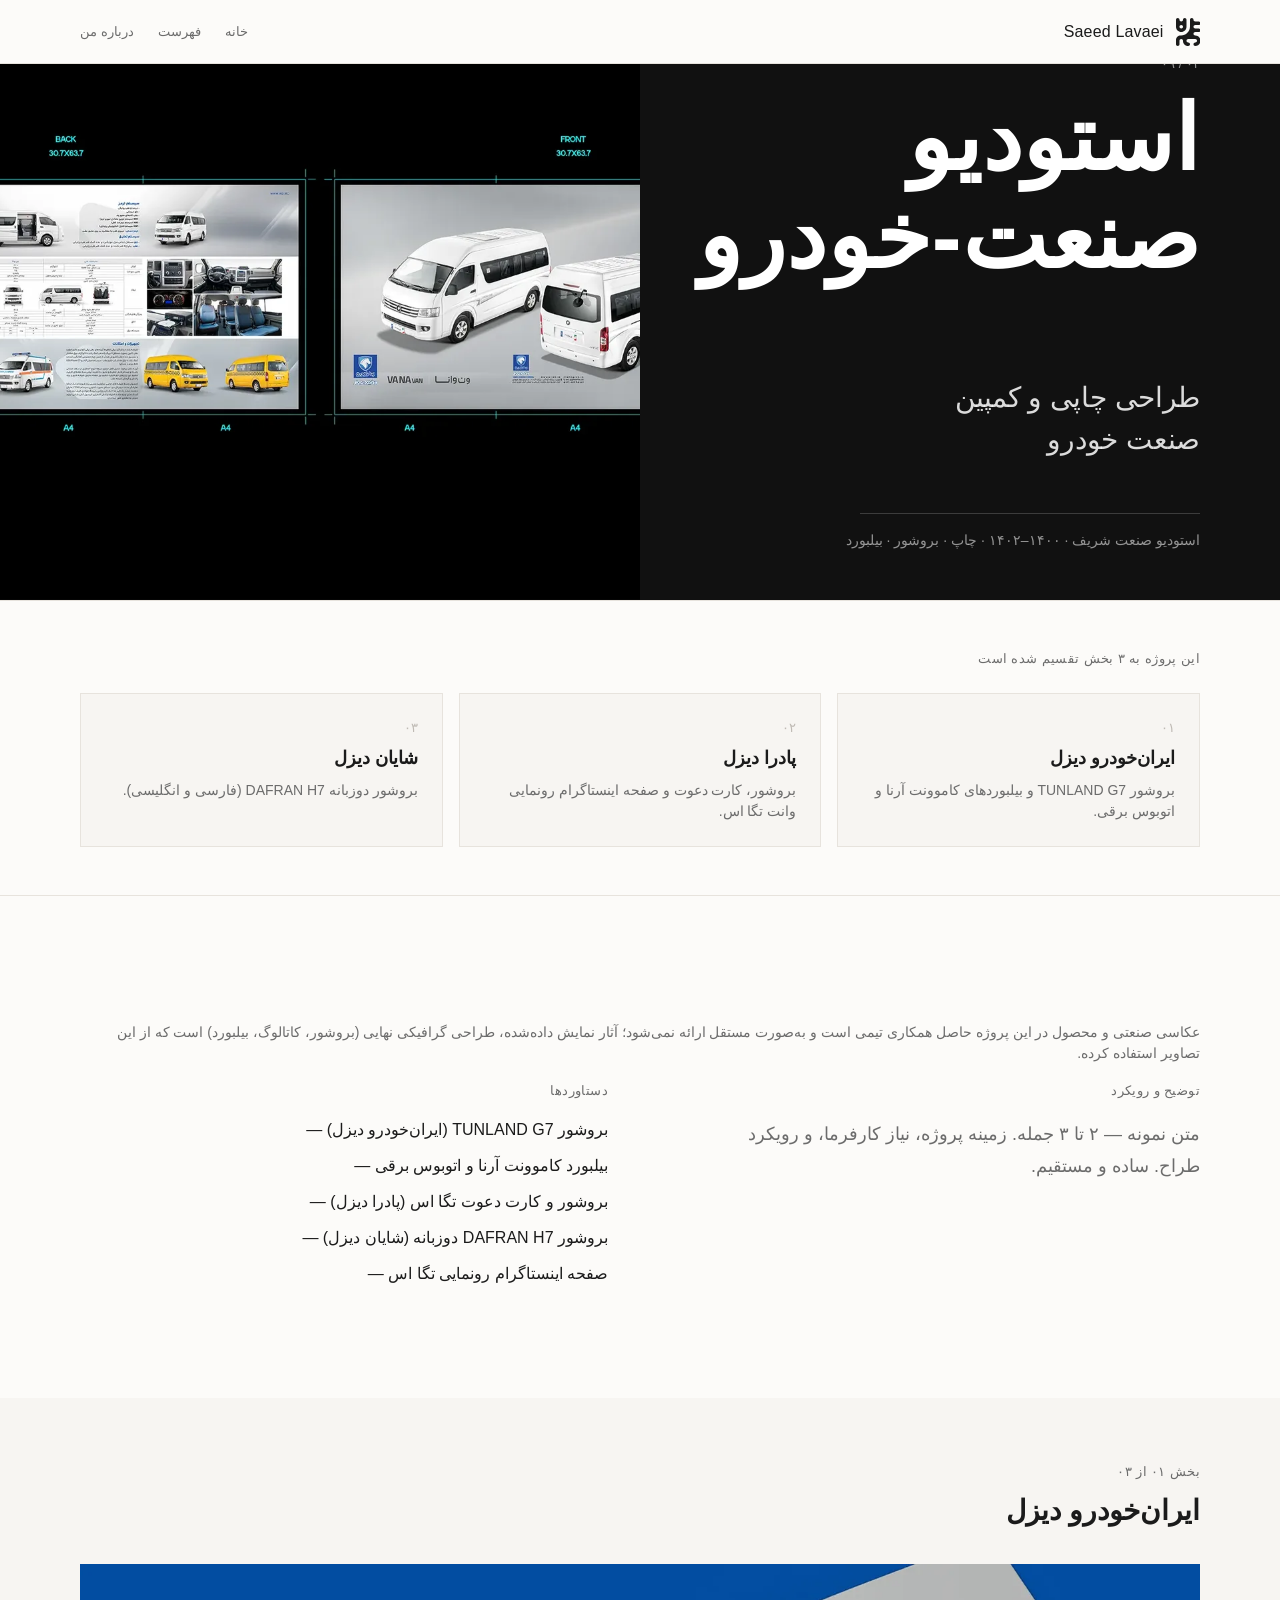
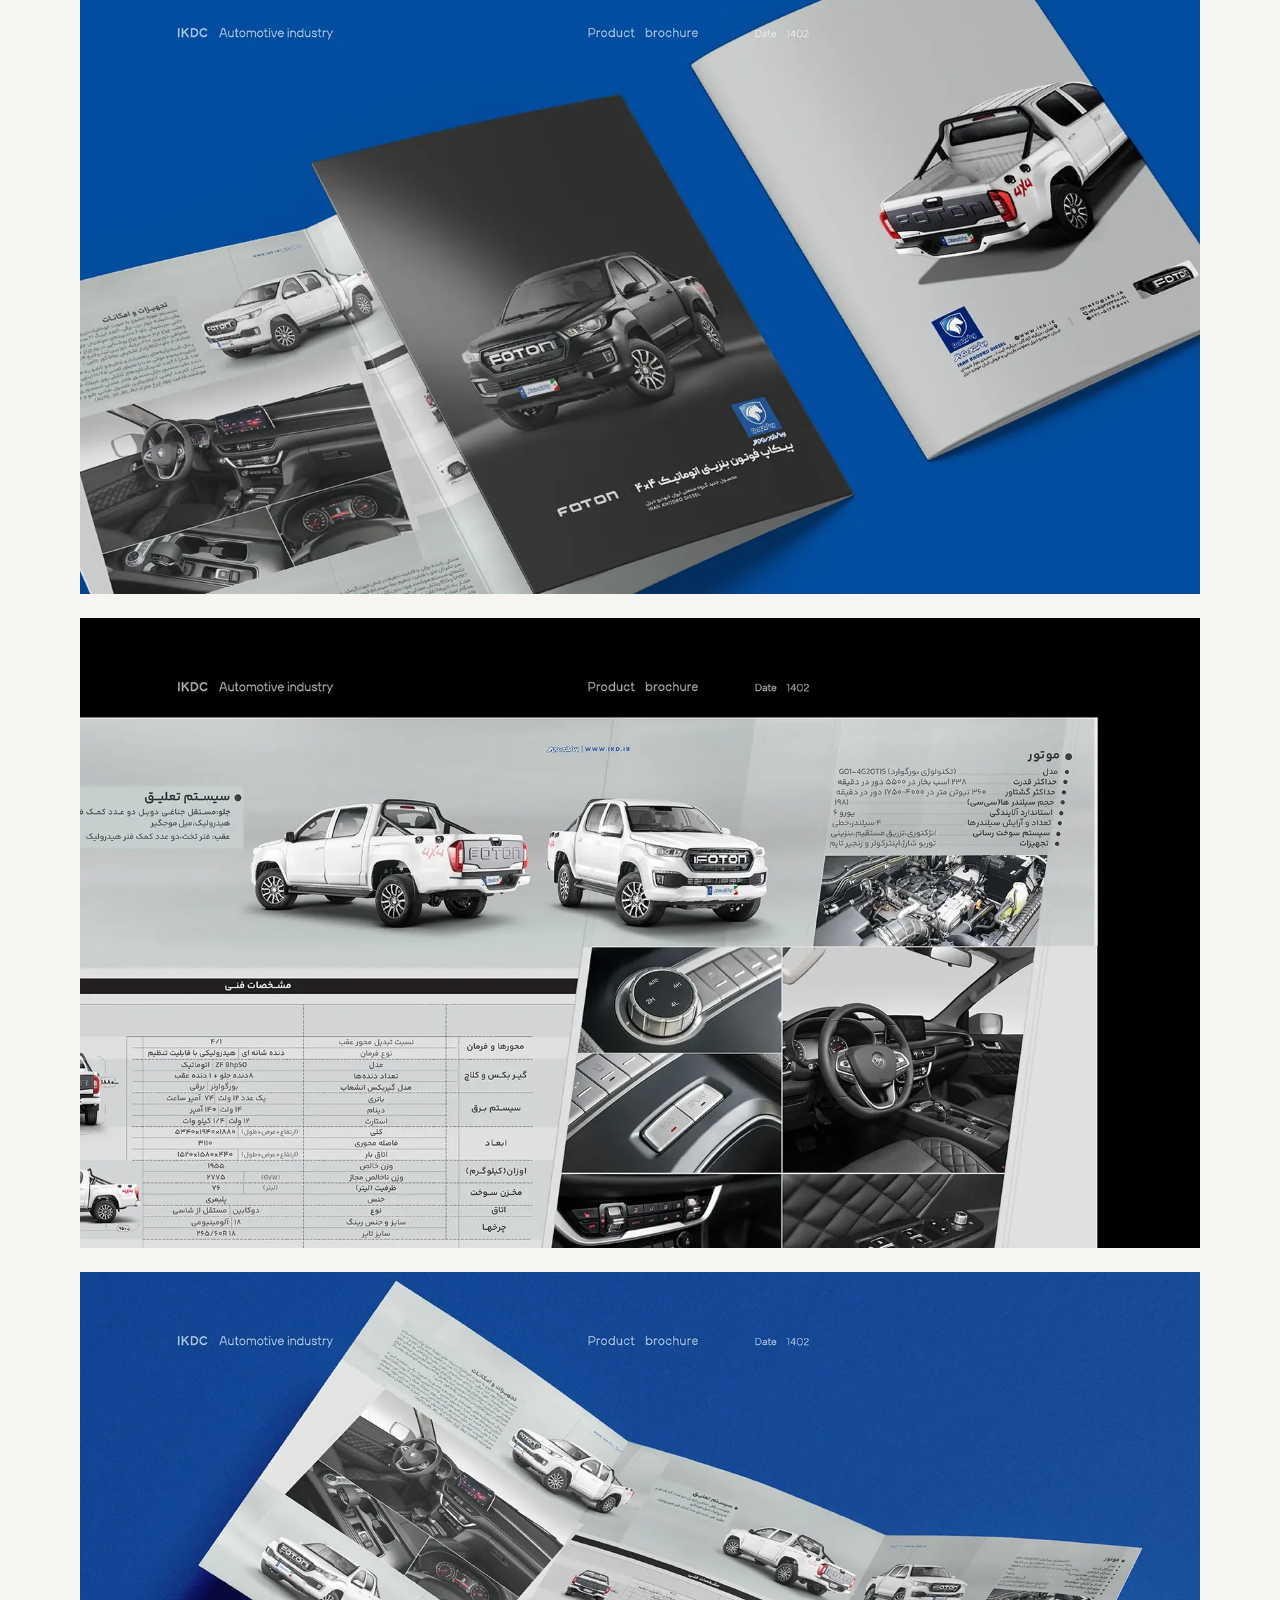
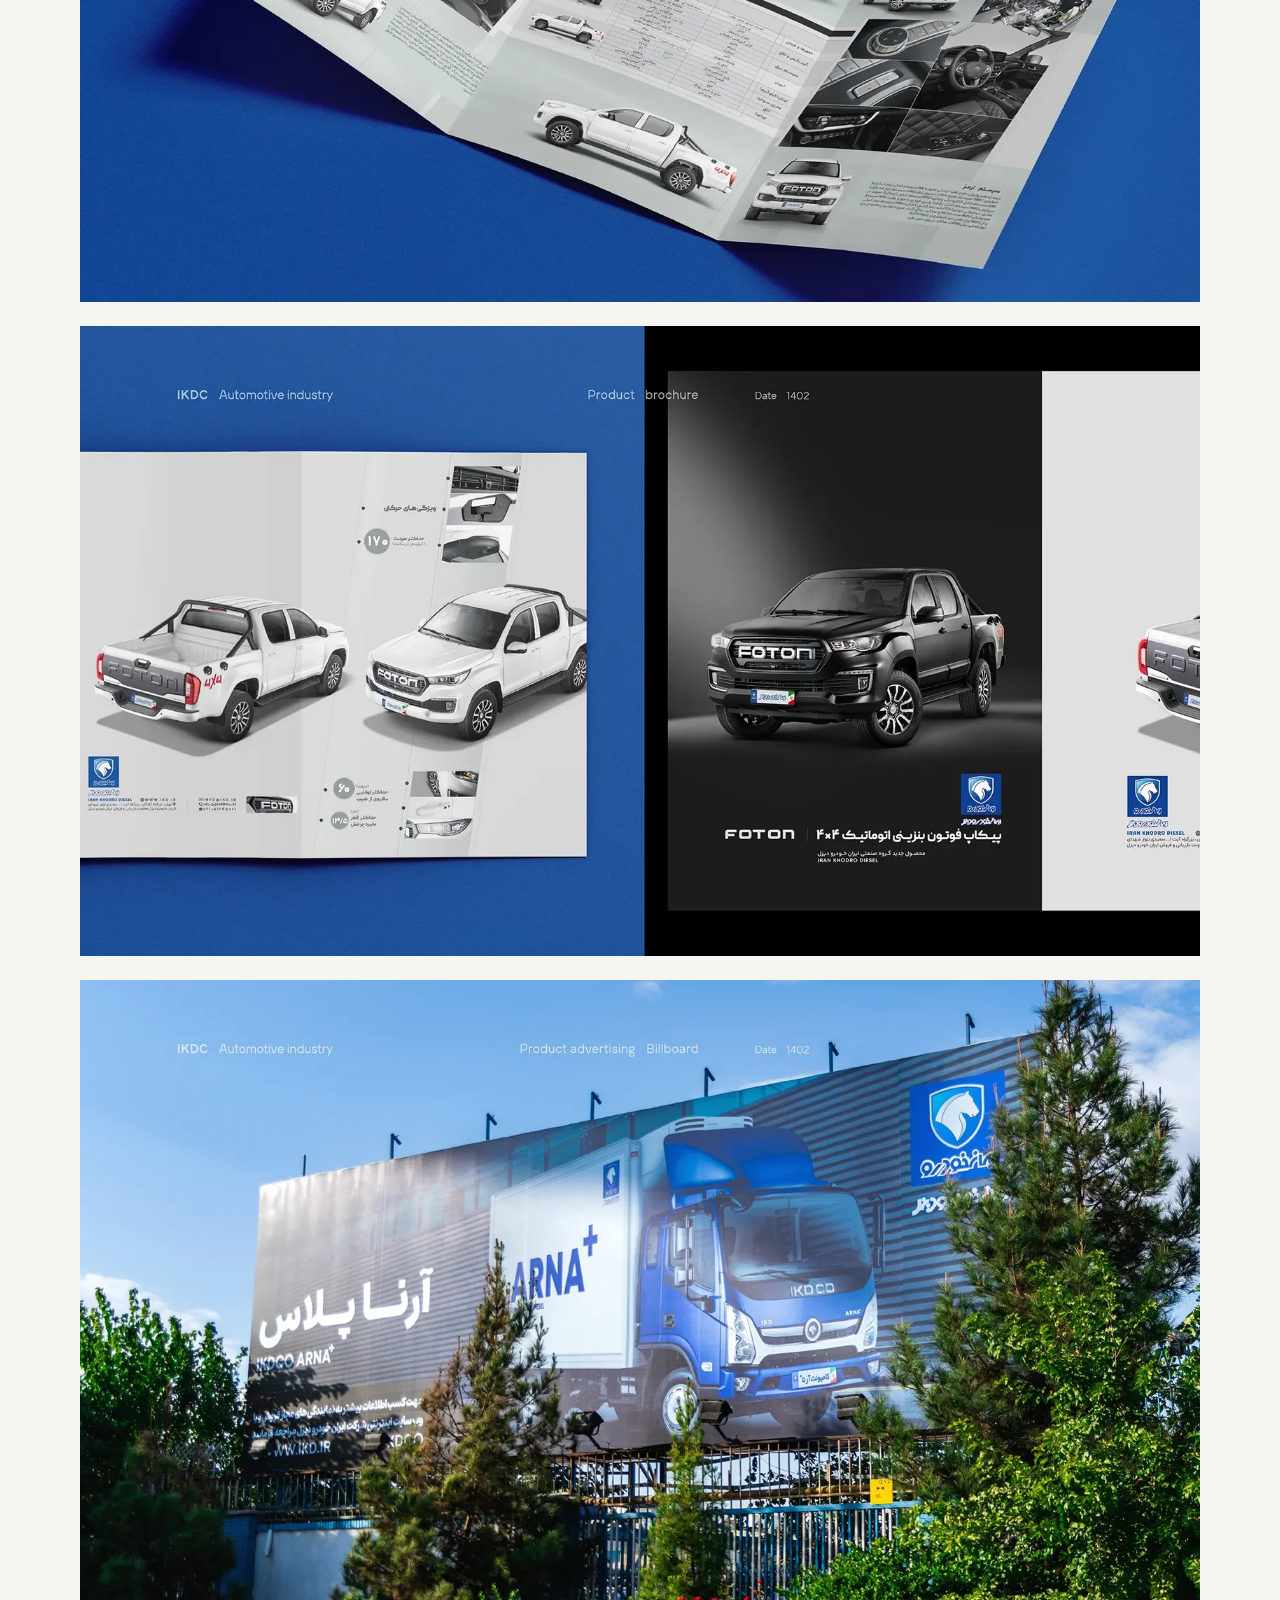
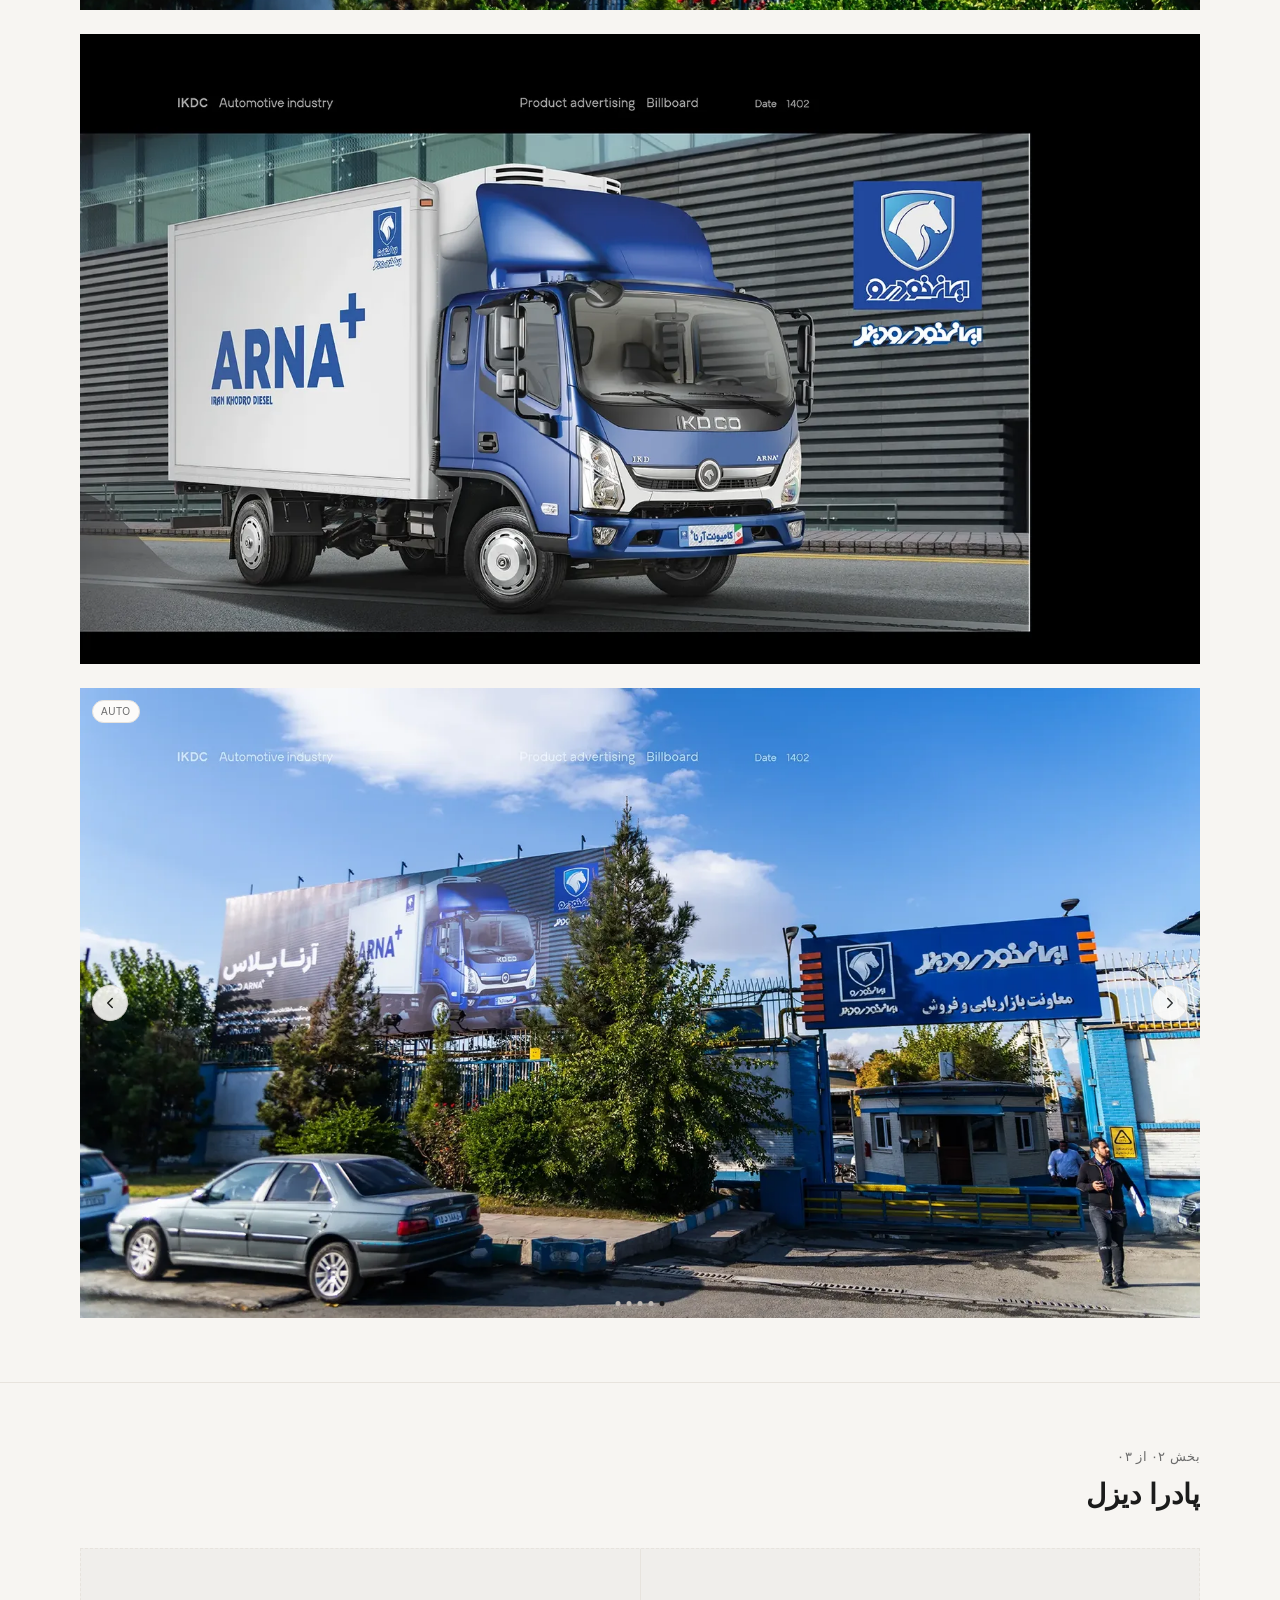
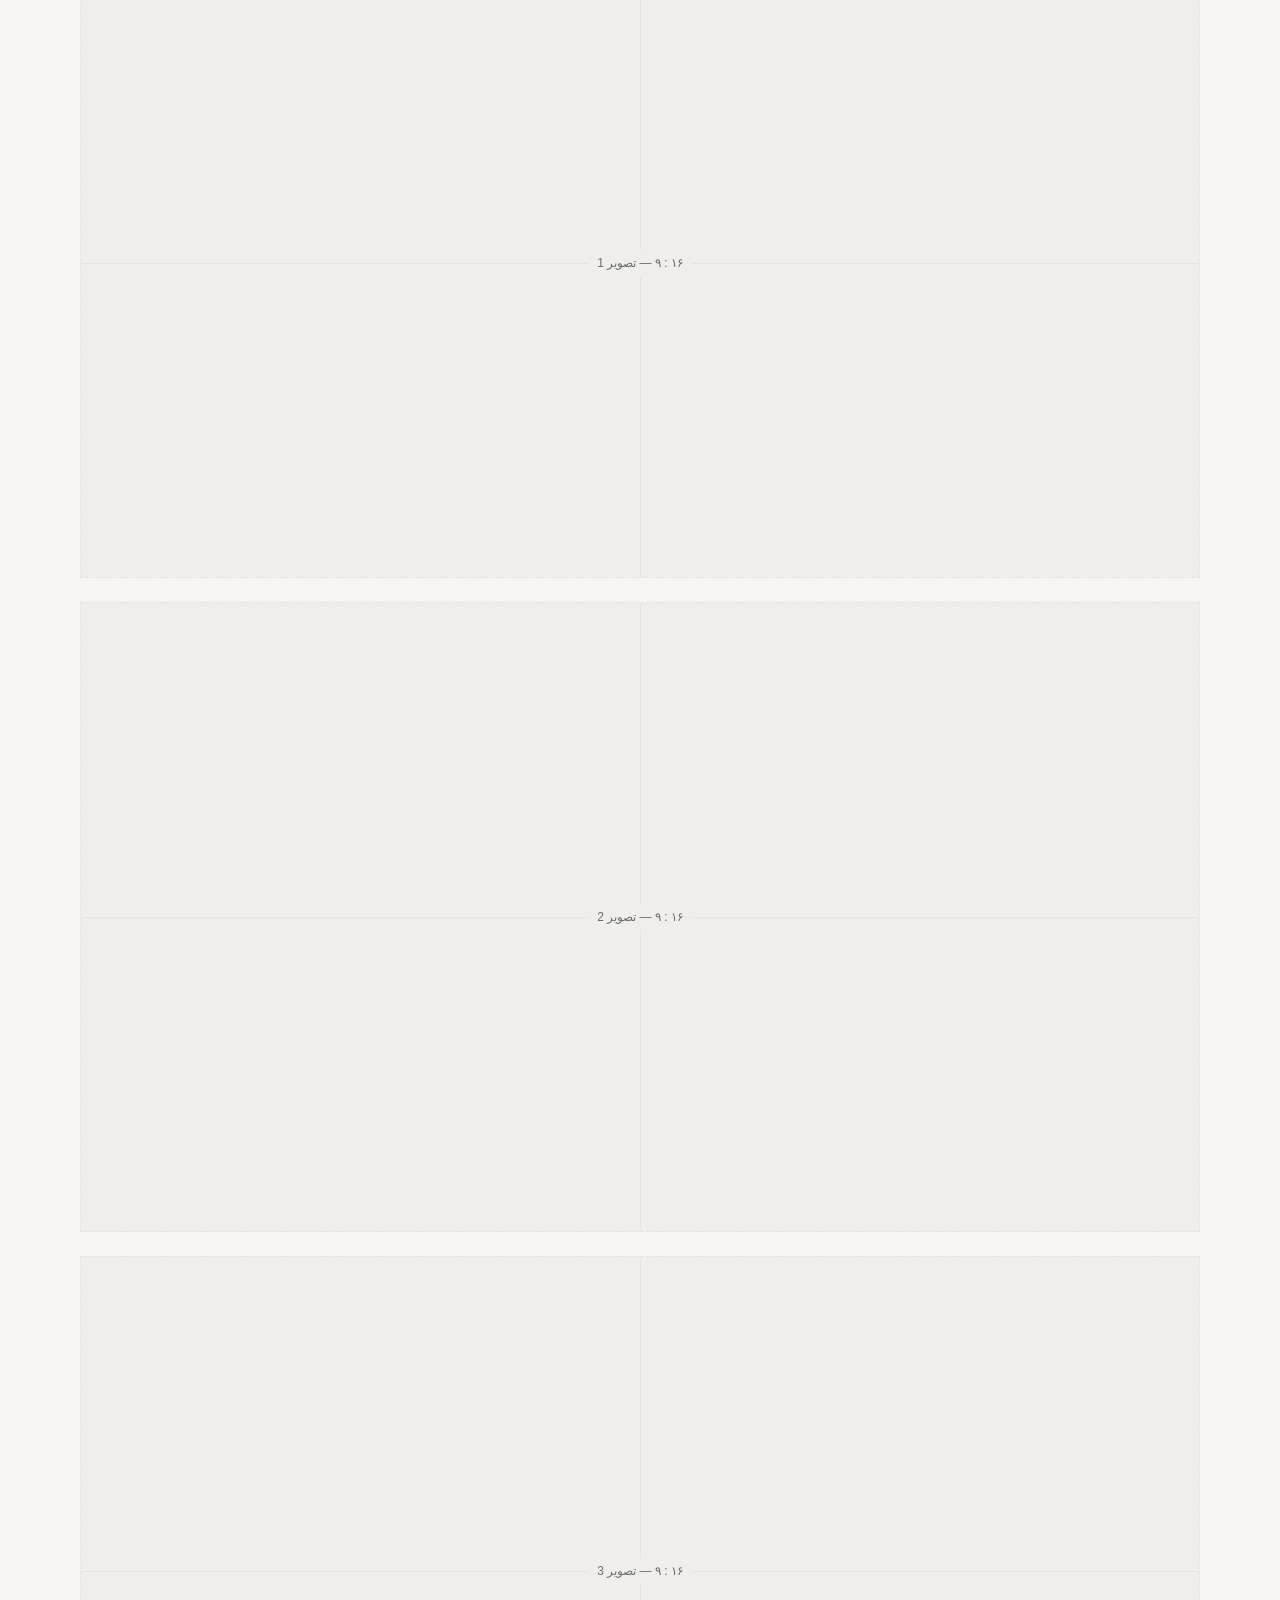
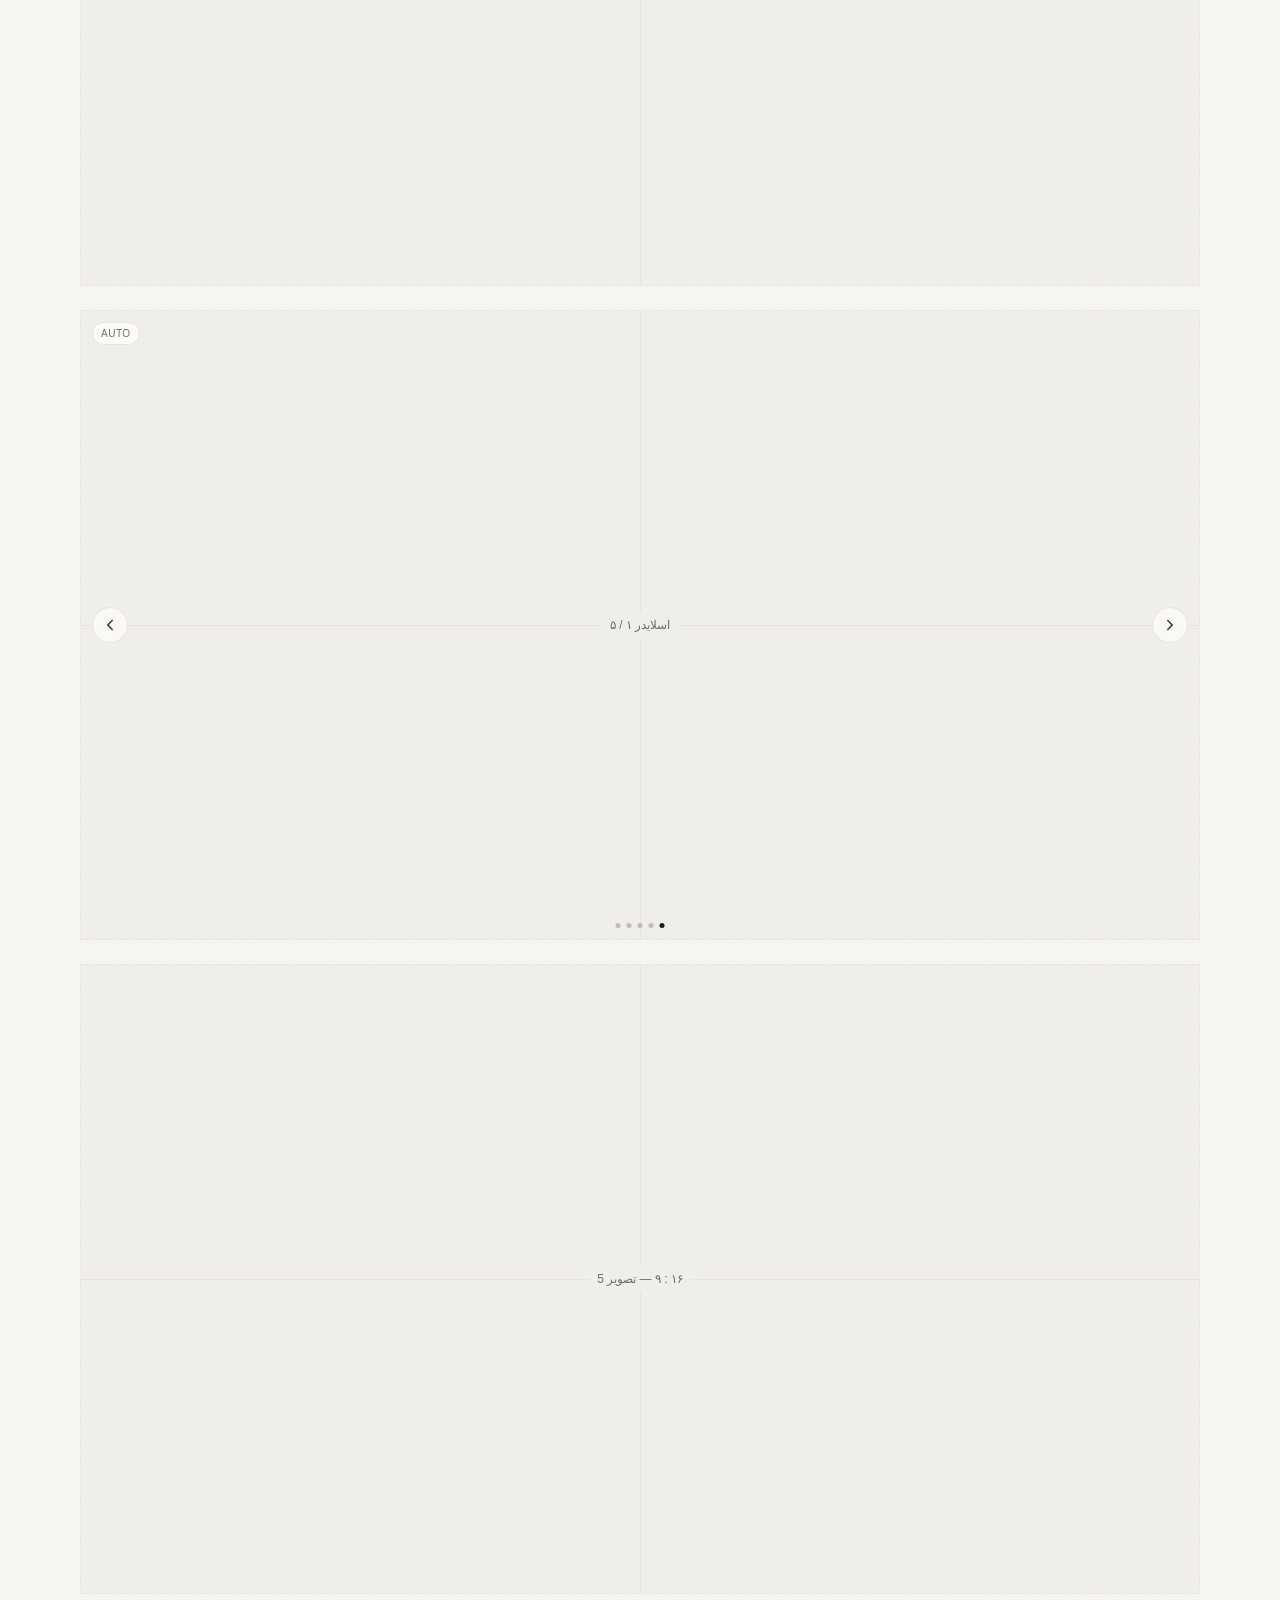
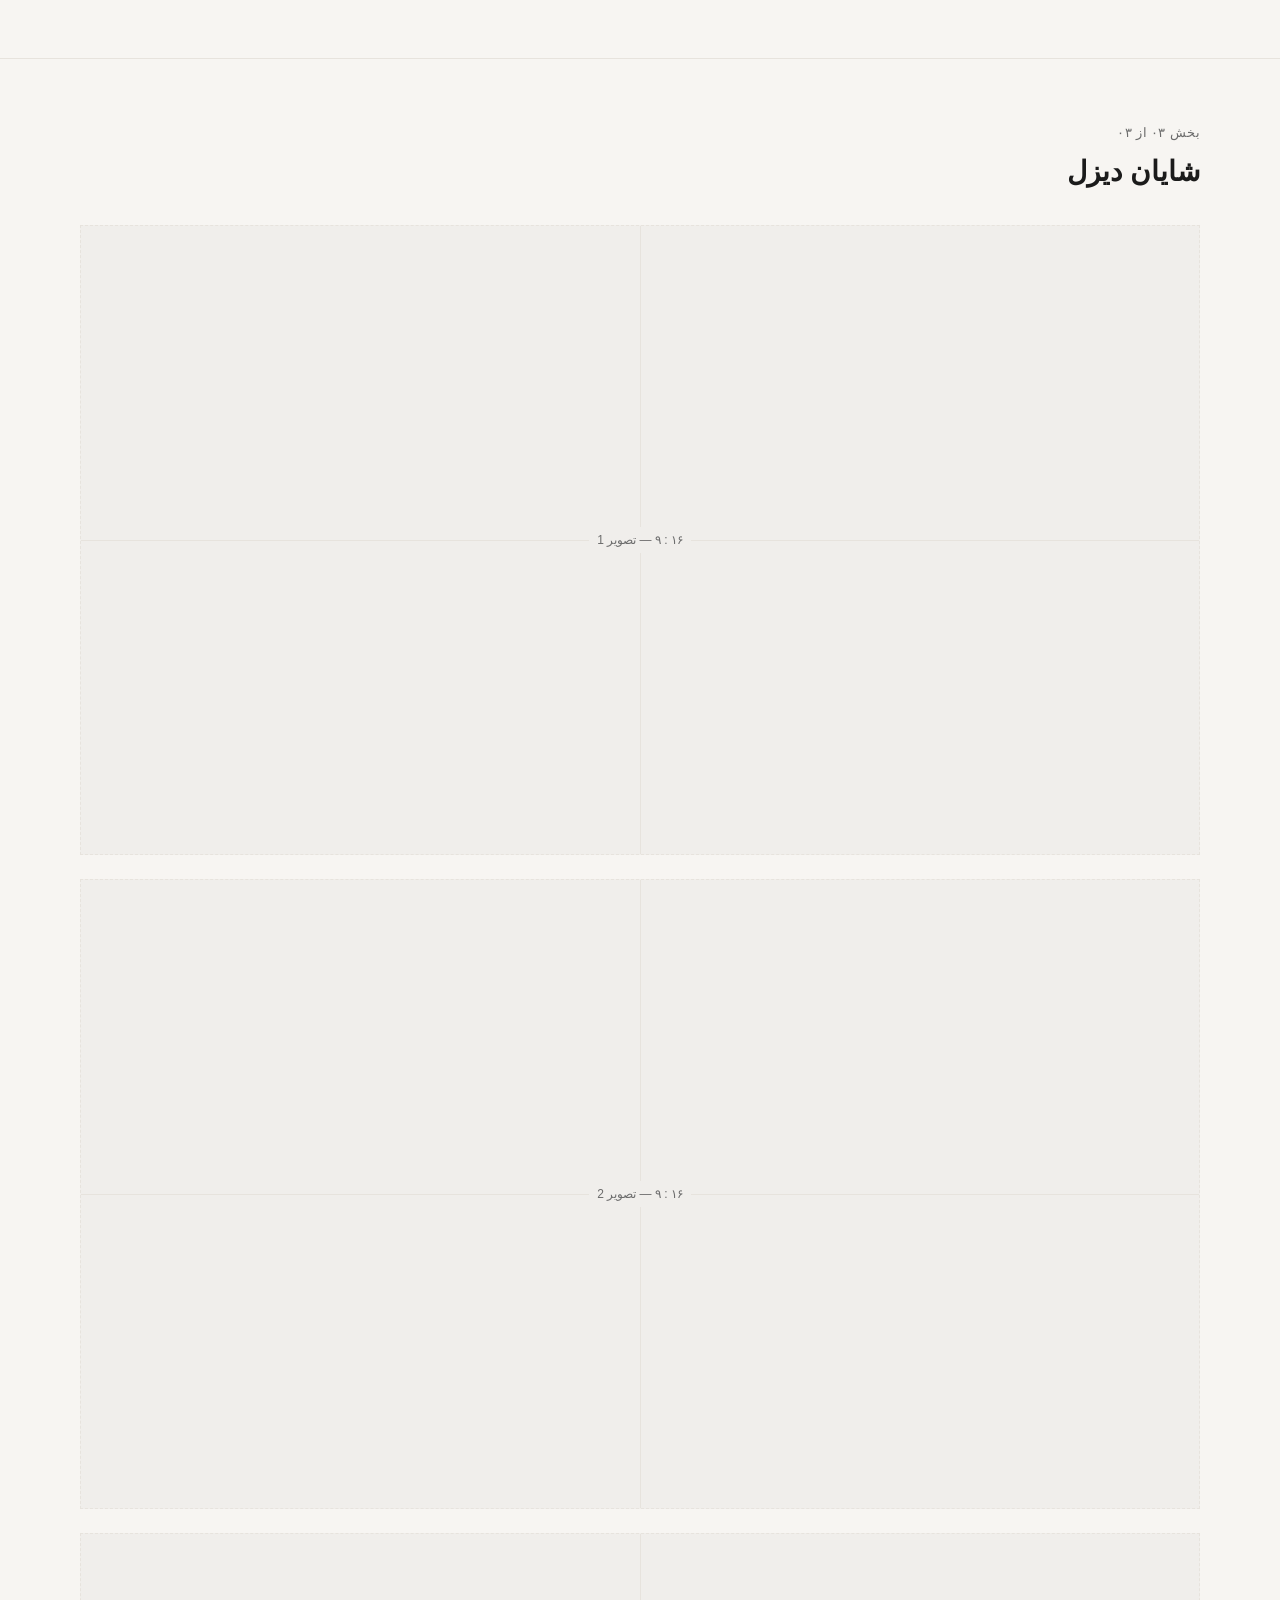
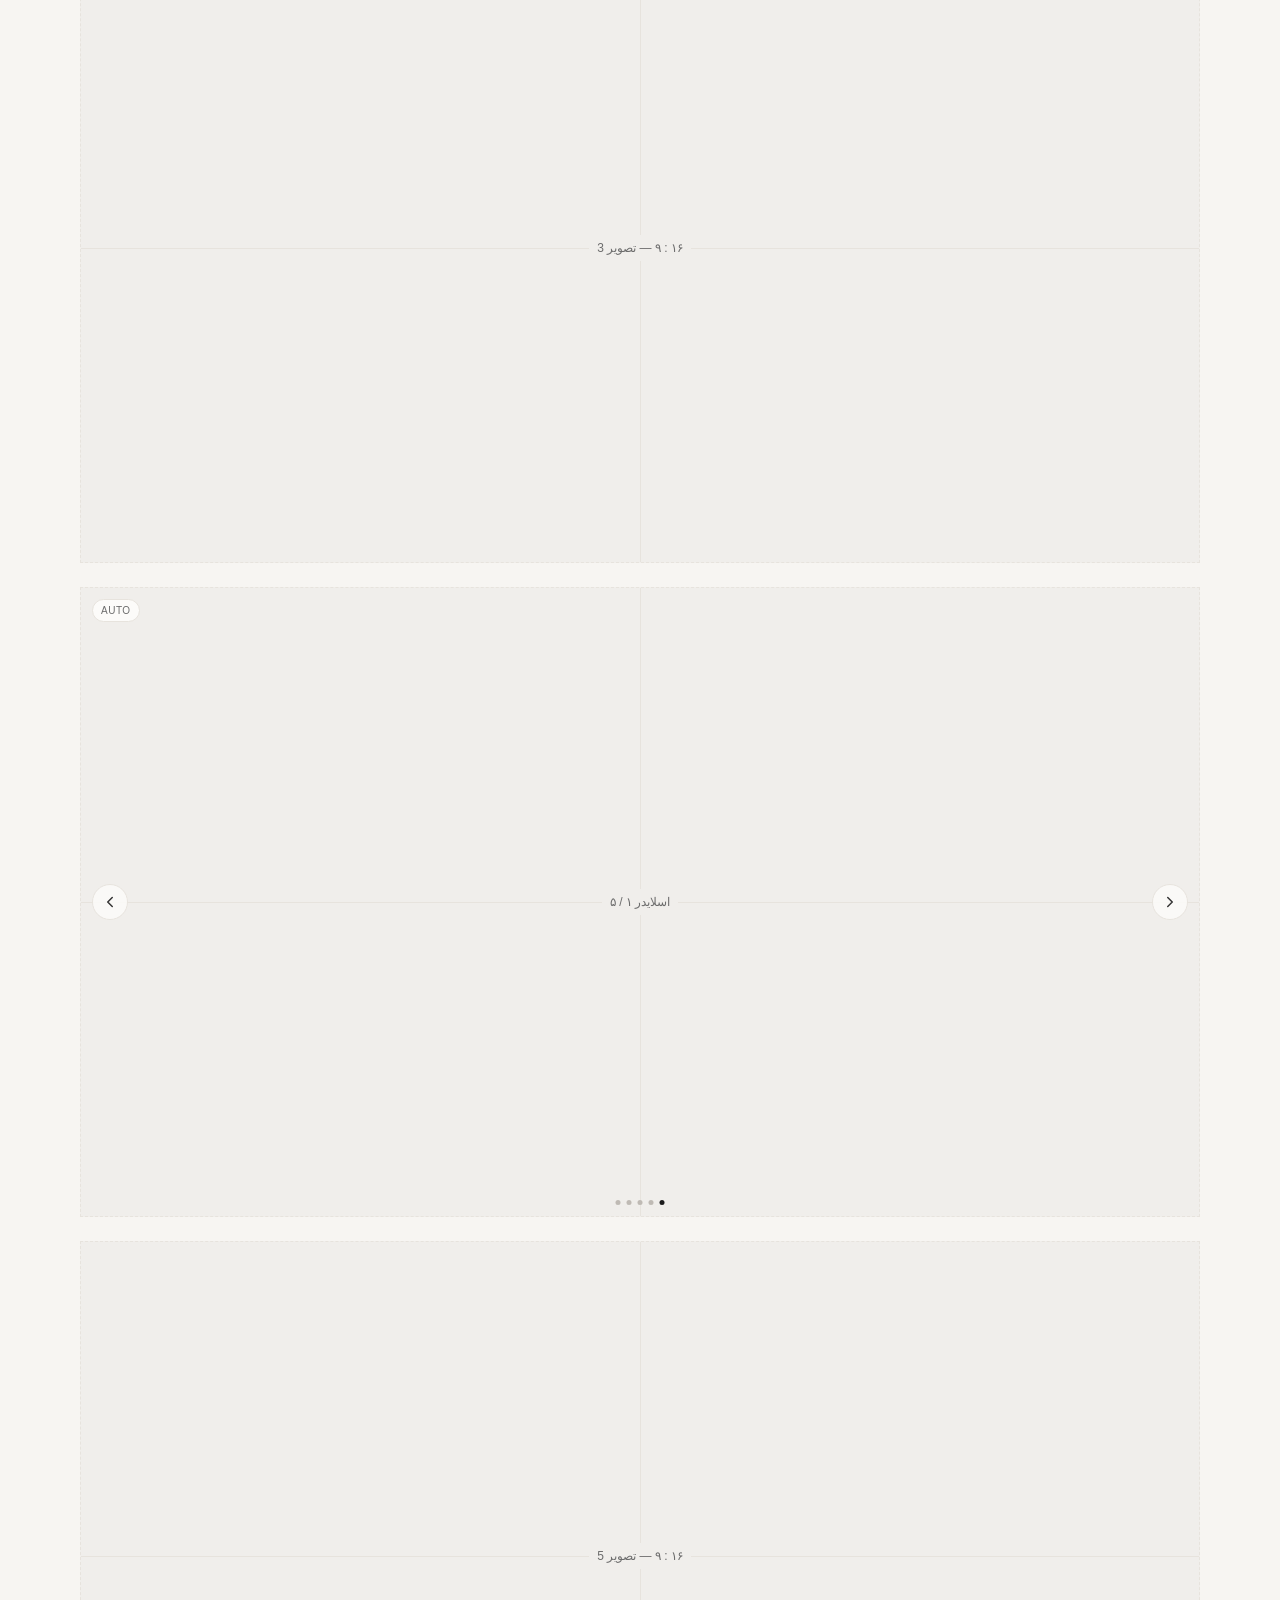
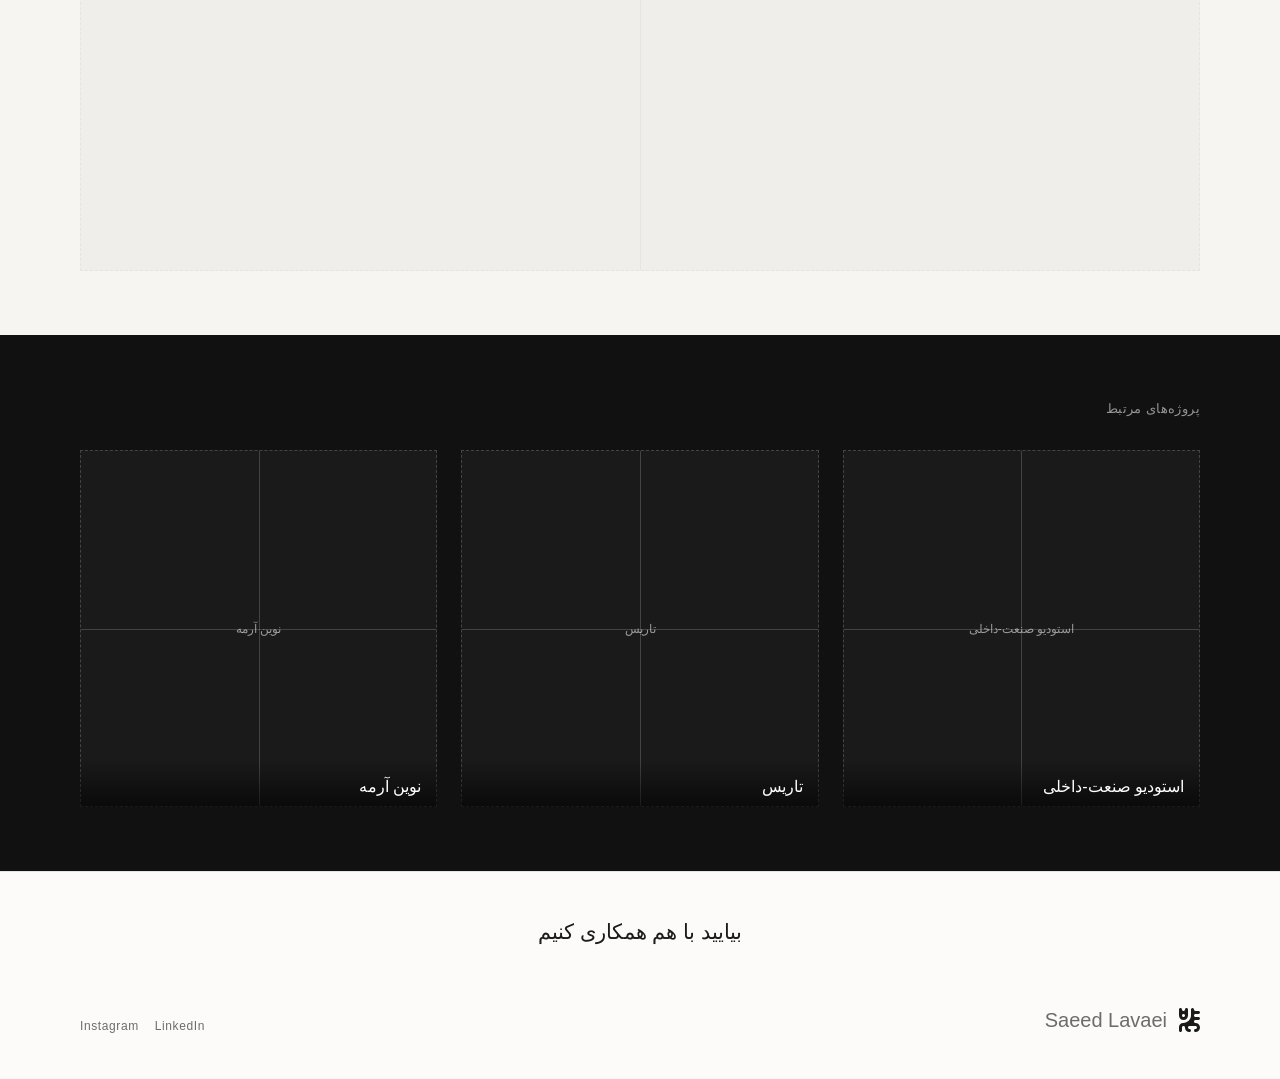
==== commit 35cfa621: "Integrate Automotive — Iran Khodro Diesel category: 6-cell static gallery + 5-slide slider (11 image" ====
--- a/automotive.html
+++ b/automotive.html
@@ -28,9 +28,7 @@
   <div class="case-hero">
     <div class="case-hero__grid">
       <div class="case-hero__media" data-reveal>
-        <div class="placeholder placeholder--on-dark" style="width:100%;height:100%;">
-          <span class="placeholder__label">Hero Image 16 : 9</span>
-        </div>
+        <img src="assets/img/automotive-hero.webp" alt="استودیو صنعت-خودرو">
       </div>
       <div class="case-hero__content">
         <div class="case-hero__eyebrow-row" data-reveal>
@@ -95,6 +93,52 @@
     </div>
     <div class="case-gallery__grid">
 
+      <div class="case-gallery__cell" data-reveal>
+        <img src="assets/img/automotive-irankhodro-01.webp" alt="ایران‌خودرو دیزل — تصویر ۱">
+      </div>
+
+      <div class="case-gallery__cell" data-reveal>
+        <img src="assets/img/automotive-irankhodro-02.webp" alt="ایران‌خودرو دیزل — تصویر ۲">
+      </div>
+
+      <div class="case-gallery__cell" data-reveal>
+        <img src="assets/img/automotive-irankhodro-03.webp" alt="ایران‌خودرو دیزل — تصویر ۳">
+      </div>
+
+      <div class="case-gallery__cell" data-reveal>
+        <img src="assets/img/automotive-irankhodro-04.webp" alt="ایران‌خودرو دیزل — تصویر ۴">
+      </div>
+
+      <div class="case-gallery__cell" data-reveal>
+        <img src="assets/img/automotive-irankhodro-05.webp" alt="ایران‌خودرو دیزل — تصویر ۵">
+      </div>
+
+      <div class="case-gallery__cell" data-reveal>
+        <img src="assets/img/automotive-irankhodro-06.webp" alt="ایران‌خودرو دیزل — تصویر ۶">
+      </div>
+
+      <div class="case-gallery__cell case-gallery__cell--slider" data-reveal>
+        <div class="case-gallery__slides">
+          <div class="case-gallery__slide"><img src="assets/img/automotive-irankhodro-07.webp" alt="ایران‌خودرو دیزل — اسلاید ۱"></div>
+          <div class="case-gallery__slide"><img src="assets/img/automotive-irankhodro-08.webp" alt="ایران‌خودرو دیزل — اسلاید ۲"></div>
+          <div class="case-gallery__slide"><img src="assets/img/automotive-irankhodro-09.webp" alt="ایران‌خودرو دیزل — اسلاید ۳"></div>
+          <div class="case-gallery__slide"><img src="assets/img/automotive-irankhodro-10.webp" alt="ایران‌خودرو دیزل — اسلاید ۴"></div>
+          <div class="case-gallery__slide"><img src="assets/img/automotive-irankhodro-11.webp" alt="ایران‌خودرو دیزل — اسلاید ۵"></div>
+        </div>
+        <span class="case-gallery__auto-chip">AUTO</span>
+        <span class="case-gallery__dots"><span></span><span></span><span></span><span></span><span></span></span>
+      </div>
+
+    </div>
+  </div>
+
+  <div class="case-category" id="cat-padra">
+    <div class="case-category__header" data-reveal>
+      <span class="case-category__eyebrow">بخش ۰۲ از ۰۳</span>
+      <span class="case-category__name">پادرا دیزل</span>
+    </div>
+    <div class="case-gallery__grid">
+
       <div class="case-gallery__cell placeholder" data-reveal>
         <span class="placeholder__label">۱۶ : ۹ — تصویر 1</span>
       </div>
@@ -126,10 +170,10 @@
     </div>
   </div>
 
-  <div class="case-category" id="cat-padra">
+  <div class="case-category" id="cat-shayan">
     <div class="case-category__header" data-reveal>
-      <span class="case-category__eyebrow">بخش ۰۲ از ۰۳</span>
-      <span class="case-category__name">پادرا دیزل</span>
+      <span class="case-category__eyebrow">بخش ۰۳ از ۰۳</span>
+      <span class="case-category__name">شایان دیزل</span>
     </div>
     <div class="case-gallery__grid">
 
@@ -164,44 +208,6 @@
     </div>
   </div>
 
-  <div class="case-category" id="cat-shayan">
-    <div class="case-category__header" data-reveal>
-      <span class="case-category__eyebrow">بخش ۰۳ از ۰۳</span>
-      <span class="case-category__name">شایان دیزل</span>
-    </div>
-    <div class="case-gallery__grid">
-
-      <div class="case-gallery__cell placeholder" data-reveal>
-        <span class="placeholder__label">۱۶ : ۹ — تصویر 1</span>
-      </div>
-
-      <div class="case-gallery__cell placeholder" data-reveal>
-        <span class="placeholder__label">۱۶ : ۹ — تصویر 2</span>
-      </div>
-
-      <div class="case-gallery__cell placeholder" data-reveal>
-        <span class="placeholder__label">۱۶ : ۹ — تصویر 3</span>
-      </div>
-
-      <div class="case-gallery__cell case-gallery__cell--slider" data-reveal>
-        <div class="case-gallery__slides">
-          <div class="case-gallery__slide placeholder"><span class="placeholder__label">اسلایدر ۱ / ۵</span></div>
-          <div class="case-gallery__slide placeholder"><span class="placeholder__label">اسلایدر ۲ / ۵</span></div>
-          <div class="case-gallery__slide placeholder"><span class="placeholder__label">اسلایدر ۳ / ۵</span></div>
-          <div class="case-gallery__slide placeholder"><span class="placeholder__label">اسلایدر ۴ / ۵</span></div>
-          <div class="case-gallery__slide placeholder"><span class="placeholder__label">اسلایدر ۵ / ۵</span></div>
-        </div>
-        <span class="case-gallery__auto-chip">AUTO</span>
-        <span class="case-gallery__dots"><span></span><span></span><span></span><span></span><span></span></span>
-      </div>
-
-      <div class="case-gallery__cell placeholder" data-reveal>
-        <span class="placeholder__label">۱۶ : ۹ — تصویر 5</span>
-      </div>
-
-    </div>
-  </div>
-
   <div class="case-related">
     <div class="case-related__header">پروژه‌های مرتبط</div>
     <div class="case-related__grid">
--- a/styles.css
+++ b/styles.css
@@ -64,10 +64,19 @@
   --sp-10: 140px;   /* default breathing room between major sections */
   --sp-10-tight: 96px; /* reduced variant, e.g. list-style sections */
 
-  /* Radius */
-  --radius-lg: 16px;  /* hero/portrait placeholders */
-  --radius-md: 12px;  /* large gallery frames */
-  --radius-sm: 8px;   /* small gallery cells */
+  /* Radius — set to 0 sitewide per Saeed's direction (square edges
+     everywhere, especially image/media containers). Tokens kept
+     (rather than deleted) so every consumer — hero panel, index
+     thumbnails, about photo, gallery cells, related/category cards,
+     FAQ container — still reads from one source of truth if this
+     ever needs to change again. Fully circular/pill elements (CTA
+     buttons, slider dots, FAQ icon, AUTO chip) are NOT driven by
+     these tokens — they use explicit 999px/50% values, a different
+     UI idiom (buttons/indicators, not card corners), and are
+     intentionally left untouched. */
+  --radius-lg: 0px;
+  --radius-md: 0px;
+  --radius-sm: 0px;
 
   /* Motion */
   --ease-out: cubic-bezier(0.16, 1, 0.3, 1);
@@ -353,6 +362,12 @@
 .case-gallery__grid > [data-reveal]:nth-child(8) { transition-delay: 350ms; }
 .case-gallery__grid > [data-reveal]:nth-child(9) { transition-delay: 400ms; }
 .case-gallery__grid > [data-reveal]:nth-child(10) { transition-delay: 450ms; }
+.case-gallery__grid > [data-reveal]:nth-child(11) { transition-delay: 500ms; }
+.case-gallery__grid > [data-reveal]:nth-child(12) { transition-delay: 550ms; }
+.case-gallery__grid > [data-reveal]:nth-child(13) { transition-delay: 600ms; }
+.case-gallery__grid > [data-reveal]:nth-child(14) { transition-delay: 650ms; }
+.case-gallery__grid > [data-reveal]:nth-child(15) { transition-delay: 700ms; }
+.case-gallery__grid > [data-reveal]:nth-child(16) { transition-delay: 750ms; }
 
 /* =========================================================
    HOVER MEDIA ZOOM — subtle scale-up on the image/placeholder
@@ -526,6 +541,128 @@
 }
 
 /* =========================================================
+   FAQ / "GET TO KNOW ME" ACCORDION — new section, added between
+   Project Index and About & Contact per Saeed's reference video
+   (a black-background FAQ accordion seen on another portfolio
+   site). Structure/behavior matched as closely as possible:
+   single rounded container holding N stacked rows (not separate
+   cards), hairline dividers between rows, single-item-open
+   accordion, +/× icon rotation, smooth grid-based height
+   animation (no JS height measurement). Black background — same
+   intentional palette exception as case-study heroes and the
+   Related-projects strip, so no section-divider hairline is
+   needed before/after this section; the color shift itself marks
+   the boundary (same convention used at Hero→case-hero and
+   case-related→footer elsewhere in the codebase).
+   Content is placeholder — draft questions written for Saeed's
+   review at the content-writing stage, not final copy.
+   ========================================================= */
+.faq { background: var(--color-black); padding-block: var(--sp-10); }
+.faq__intro {
+  max-width: var(--content-max);
+  margin-inline: auto;
+  padding-inline: var(--margin-x);
+  padding-bottom: var(--sp-7);
+  text-align: right;
+}
+.faq__intro .hero__eyebrow { color: rgba(255,255,255,0.55); }
+.faq__intro .hero__deco-line { background: rgba(255,255,255,0.18); margin-inline: 0 auto; }
+.faq__title {
+  margin-top: var(--sp-3);
+  font-size: var(--fs-h1);
+  font-weight: var(--fw-bold);
+  color: var(--color-white);
+}
+
+.faq__list {
+  max-width: 860px;
+  margin-inline: auto;
+  padding-inline: var(--margin-x);
+}
+.faq__item {
+  background: rgba(255,255,255,0.03);
+  border: 1px solid rgba(255,255,255,0.08);
+}
+.faq__item:first-child { border-radius: var(--radius-lg) var(--radius-lg) 0 0; }
+.faq__item:last-child { border-radius: 0 0 var(--radius-lg) var(--radius-lg); }
+.faq__item + .faq__item { border-top: none; }
+
+.faq__question {
+  width: 100%;
+  display: flex;
+  align-items: center;
+  justify-content: space-between;
+  gap: var(--sp-5);
+  padding: var(--sp-5) var(--sp-6);
+  background: none;
+  border: none;
+  text-align: right;
+  font-family: inherit;
+  font-size: var(--fs-body-lg);
+  font-weight: var(--fw-medium);
+  color: var(--color-white);
+  transition: background var(--dur-fast) var(--ease-out);
+}
+.faq__item:hover .faq__question { background: rgba(255,255,255,0.02); }
+
+.faq__icon {
+  position: relative;
+  flex-shrink: 0;
+  width: 32px;
+  height: 32px;
+  border-radius: 50%;
+  border: 1px solid rgba(255,255,255,0.22);
+  transition: transform var(--dur-base) var(--ease-out), border-color var(--dur-base) var(--ease-out);
+}
+.faq__icon::before, .faq__icon::after {
+  content: "";
+  position: absolute;
+  top: 50%; left: 50%;
+  background: rgba(255,255,255,0.85);
+  transition: transform var(--dur-base) var(--ease-out);
+}
+.faq__icon::before { width: 12px; height: 1px; transform: translate(-50%, -50%); }
+.faq__icon::after { width: 1px; height: 12px; transform: translate(-50%, -50%); }
+.faq__item.is-open .faq__icon { transform: rotate(45deg); border-color: rgba(255,255,255,0.4); }
+
+/* Smooth height animation via CSS grid — 0fr → 1fr on the wrapper,
+   with a single overflow:hidden child. Avoids JS scrollHeight
+   measurement (fragile if answer copy changes length later). */
+.faq__answer-wrap {
+  display: grid;
+  grid-template-rows: 0fr;
+  transition: grid-template-rows var(--dur-slow) var(--ease-out);
+}
+.faq__answer-inner { overflow: hidden; }
+.faq__answer {
+  margin: 0;
+  padding: 0 var(--sp-6) var(--sp-5);
+  max-width: 640px;
+  margin-inline-start: auto;
+  font-size: var(--fs-body);
+  line-height: var(--lh-loose);
+  color: rgba(255,255,255,0.55);
+  opacity: 0;
+  transition: opacity var(--dur-fast) var(--ease-out);
+}
+.faq__item.is-open .faq__answer-wrap { grid-template-rows: 1fr; }
+.faq__item.is-open .faq__answer { opacity: 1; transition: opacity var(--dur-base) var(--ease-out) var(--dur-fast); }
+
+.faq__list > [data-reveal]:nth-child(1) { transition-delay: 0ms; }
+.faq__list > [data-reveal]:nth-child(2) { transition-delay: 60ms; }
+.faq__list > [data-reveal]:nth-child(3) { transition-delay: 120ms; }
+.faq__list > [data-reveal]:nth-child(4) { transition-delay: 180ms; }
+.faq__list > [data-reveal]:nth-child(5) { transition-delay: 240ms; }
+
+@media (max-width: 900px) {
+  .faq { padding-block: var(--sp-8); }
+  .faq__intro, .faq__list { padding-inline: var(--sp-5); }
+  .faq__title { font-size: 2.25rem; }
+  .faq__question { padding: var(--sp-4) var(--sp-4); font-size: var(--fs-body); }
+  .faq__answer { padding-inline: var(--sp-4); }
+}
+
+/* =========================================================
    ABOUT & CONTACT — Stage 2 recompose per the new Figma
    export. No longer a full-height 65/35 split with the photo
    stretching the whole section — content now reads as a
@@ -560,7 +697,14 @@
   overflow: hidden;
   background: var(--color-black);
 }
-.about__photo-col img { position: absolute; inset: 0; width: 100%; height: 100%; object-fit: cover; }
+.about__photo-col img {
+  position: absolute; inset: 0; width: 100%; height: 100%; object-fit: cover;
+  /* Source photo is square (2891x2891); this slot is 4:3 landscape, so the
+     browser crops vertically. Default 50% center would crop into the
+     hairline — biased toward the top instead so there's a touch of
+     headroom above the head and the crop reads as a natural headshot. */
+  object-position: center 8%;
+}
 .about__photo-col .placeholder { position: absolute; inset: 0; }
 .about__text { margin-top: var(--sp-5); max-width: 460px; font-size: var(--fs-body); line-height: var(--lh-loose); color: var(--color-text-secondary); }
 .about__rule { width: 100%; max-width: 460px; height: 1px; background: var(--color-border); margin-top: var(--sp-6); }
@@ -641,13 +785,47 @@
 .case-gallery__dots span:hover { transform: scale(1.3); }
 .case-gallery__dots span.is-active { background: var(--color-text-primary); }
 
+/* --- Slider arrow controls (animation depth + interaction pass) ---
+   Circular buttons, left/right edges, vertically centered. Reuses the
+   same surface/border language as the AUTO chip so it reads as part of
+   the same UI family rather than a new visual idiom. */
+.case-gallery__arrow {
+  position: absolute;
+  top: 50%;
+  transform: translateY(-50%);
+  z-index: 3;
+  width: 36px;
+  height: 36px;
+  border-radius: 50%;
+  border: 1px solid var(--color-border);
+  background: var(--color-surface);
+  color: var(--color-text-primary);
+  display: flex;
+  align-items: center;
+  justify-content: center;
+  padding: 0;
+  opacity: 0.88;
+  transition: opacity var(--dur-fast) var(--ease-out), transform var(--dur-fast) var(--ease-out), background var(--dur-fast) var(--ease-out);
+}
+.case-gallery__arrow:hover { opacity: 1; background: var(--color-text-primary); color: var(--color-white); transform: translateY(-50%) scale(1.06); }
+.case-gallery__arrow svg { width: 18px; height: 18px; }
+.case-gallery__arrow--prev { right: var(--sp-3); }
+.case-gallery__arrow--next { left: var(--sp-3); }
+
+/* --- Drag / swipe cursor affordance --- */
+.case-gallery__slides { cursor: grab; touch-action: pan-y; }
+.case-gallery__slides.is-dragging { cursor: grabbing; }
+.case-gallery__slide img { -webkit-user-drag: none; user-select: none; }
+
+
 /* --- Gallery slider cell — structure defined in the previous pass,
    real interaction (auto-advance, pause-on-hover, manual dots) now
    wired up by interactions.js. It finds every .case-gallery__cell--
    slider on the page and drives it independently — one shared
    script for all slider instances sitewide, not per-page JS. */
 .case-gallery__slides { position: absolute; inset: 0; }
-.case-gallery__slide.placeholder { position: absolute; inset: 0; }
+.case-gallery__slide { position: absolute; inset: 0; }
+.case-gallery__slide img { width: 100%; height: 100%; object-fit: cover; display: block; }
 .case-gallery__slide:not(:first-child) { display: none; }
 
 /* --- Attribution / scope caption (NEW) — shared component for any
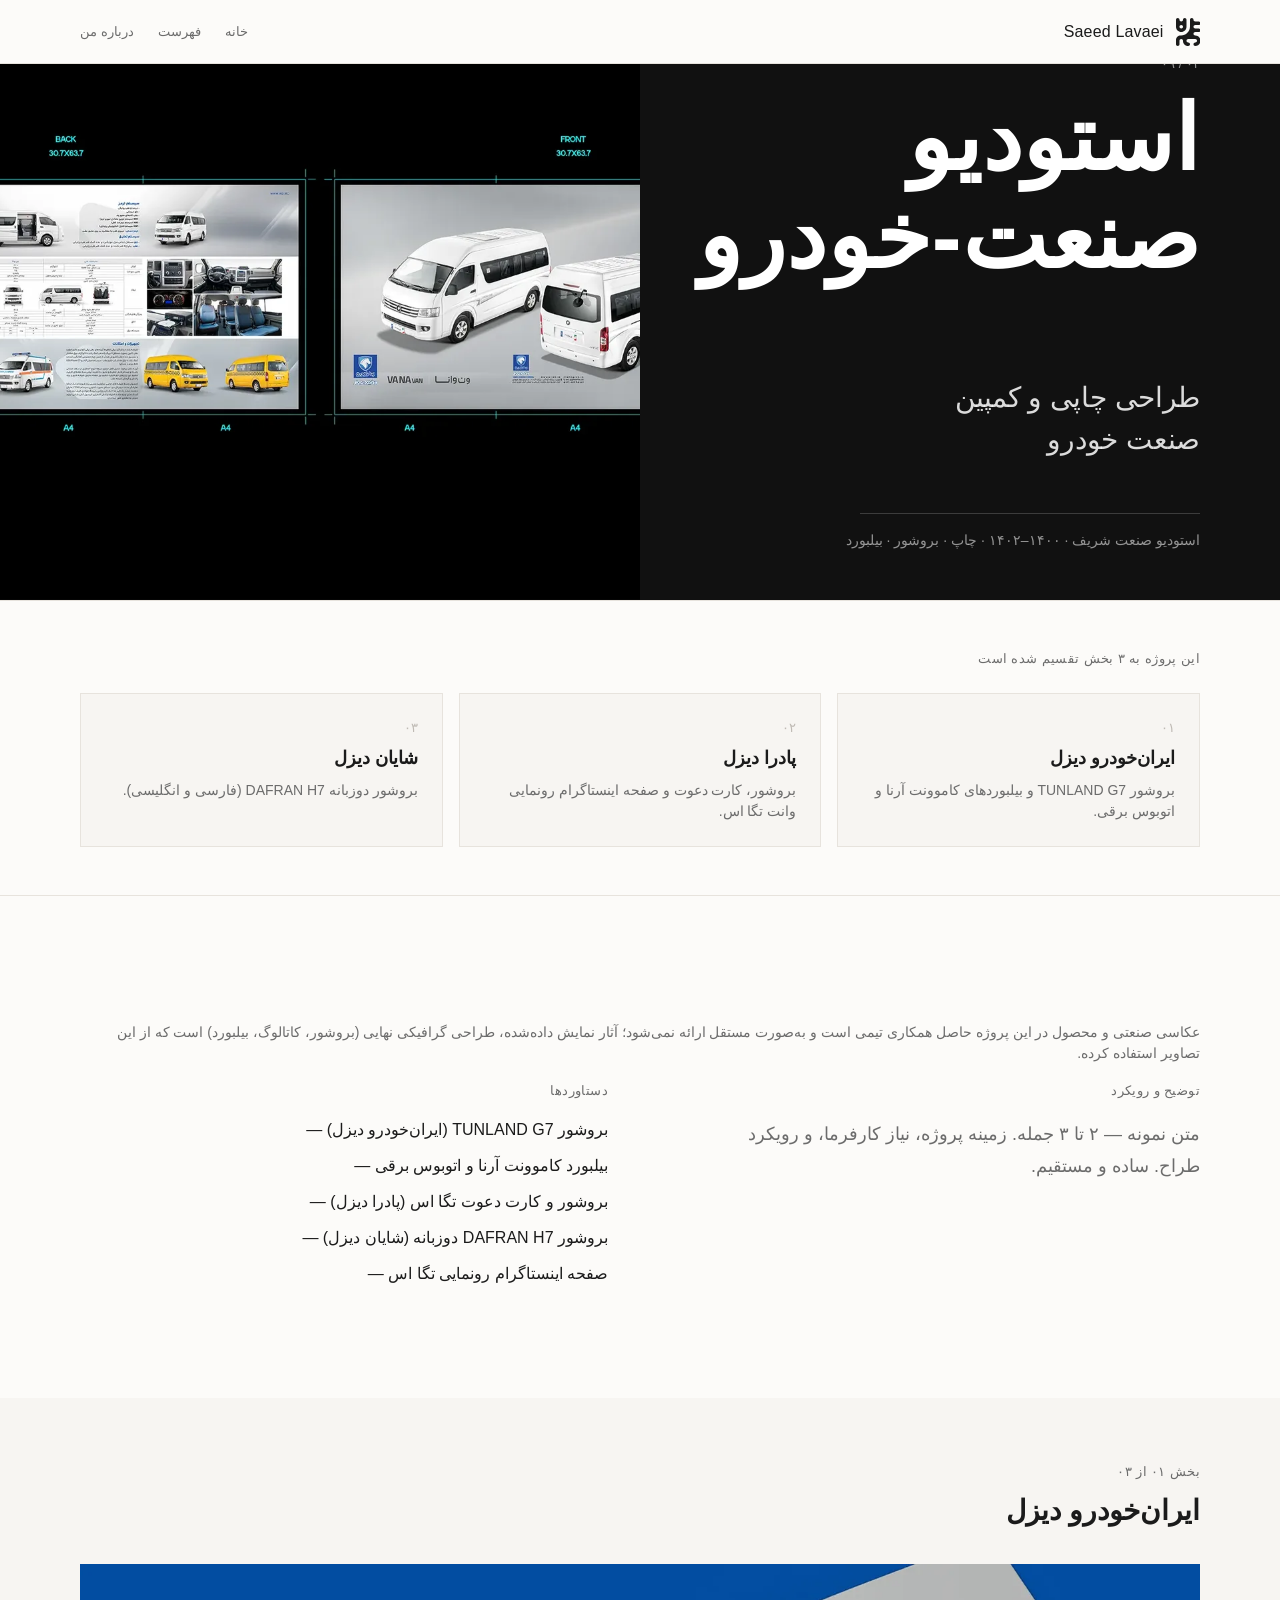
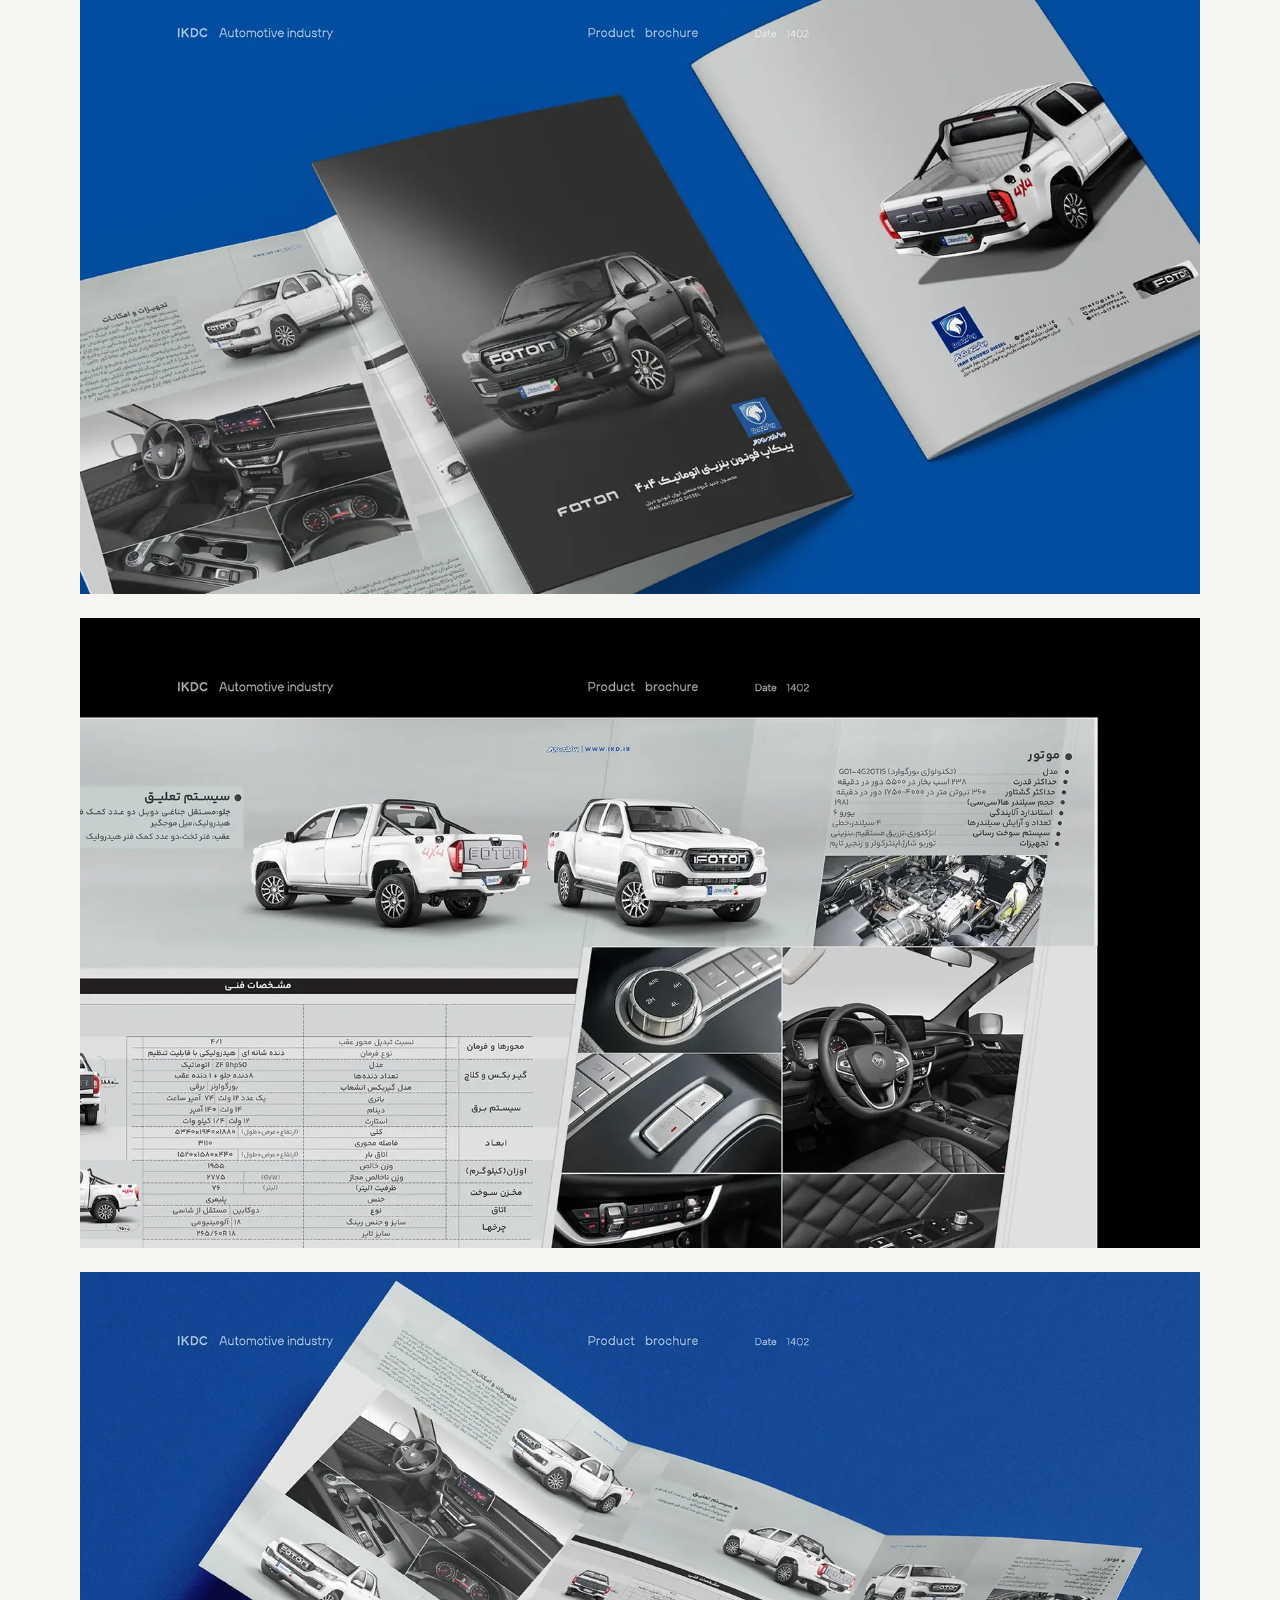
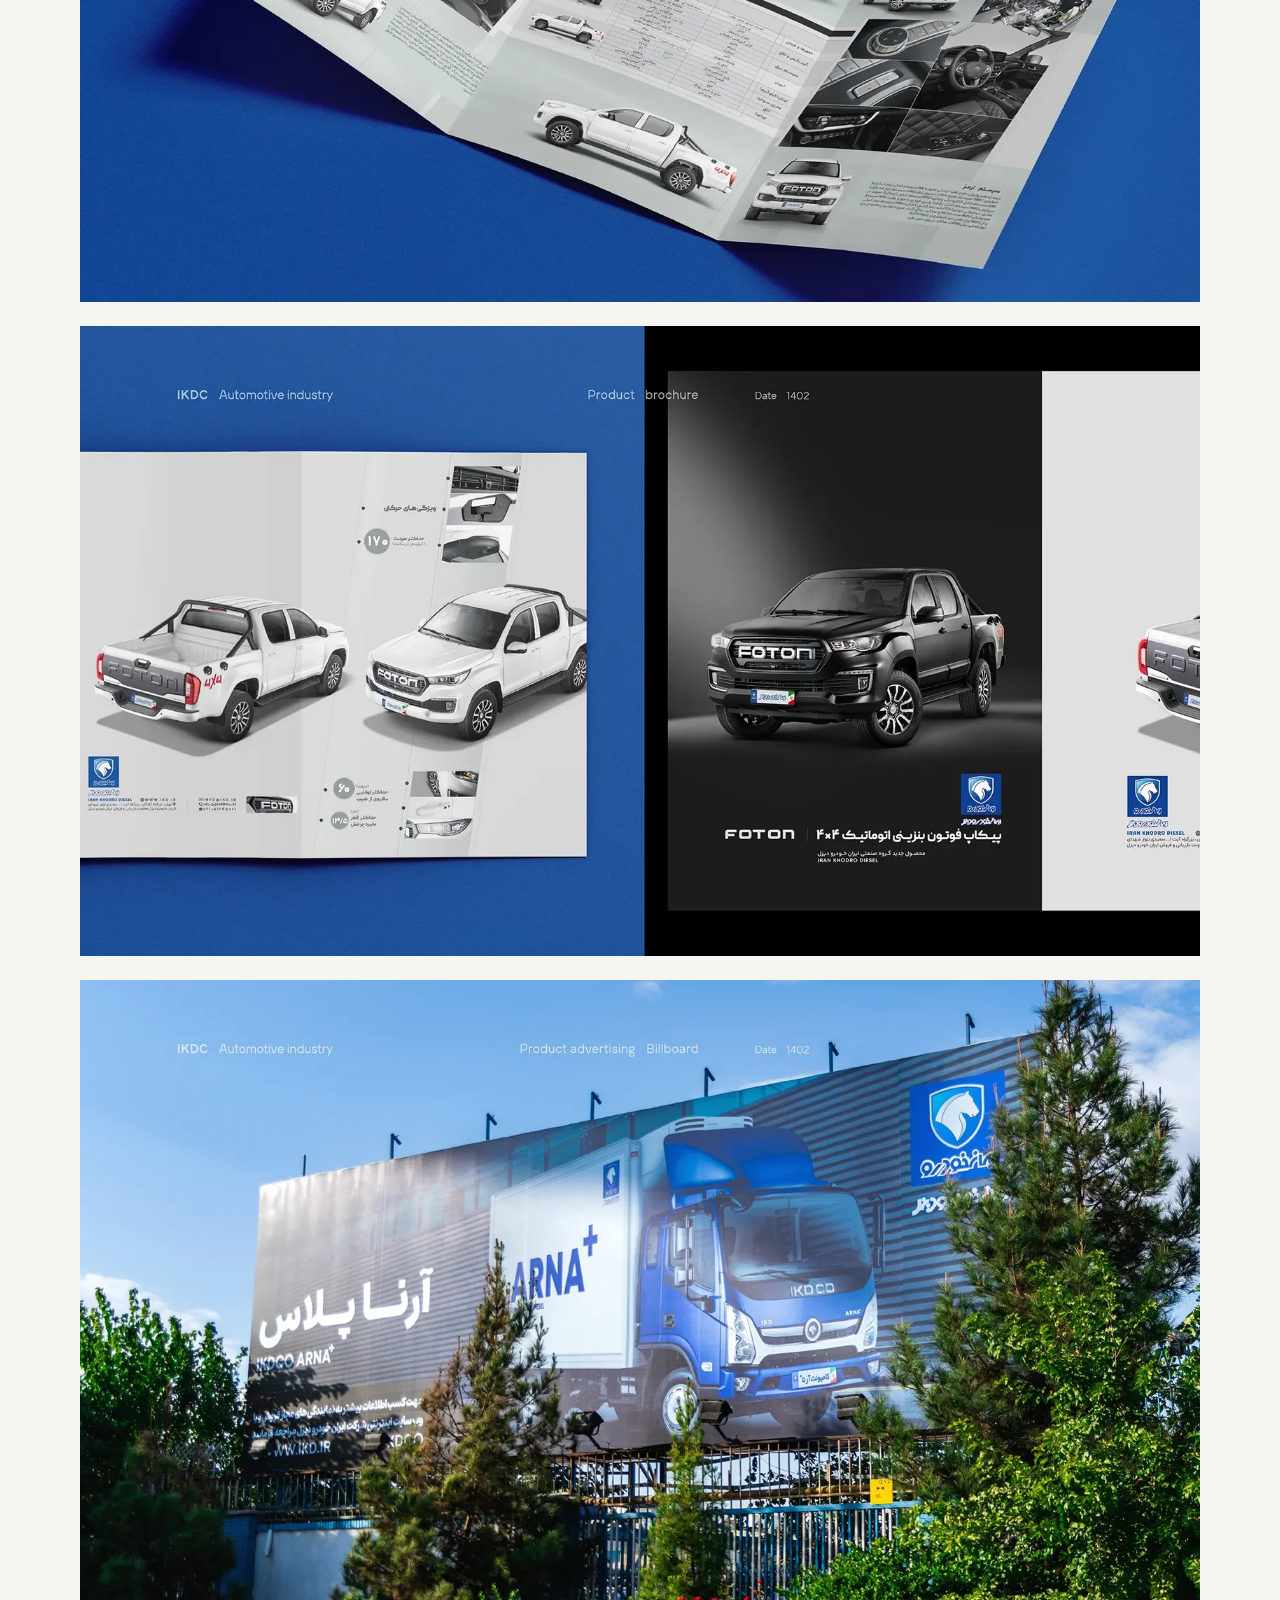
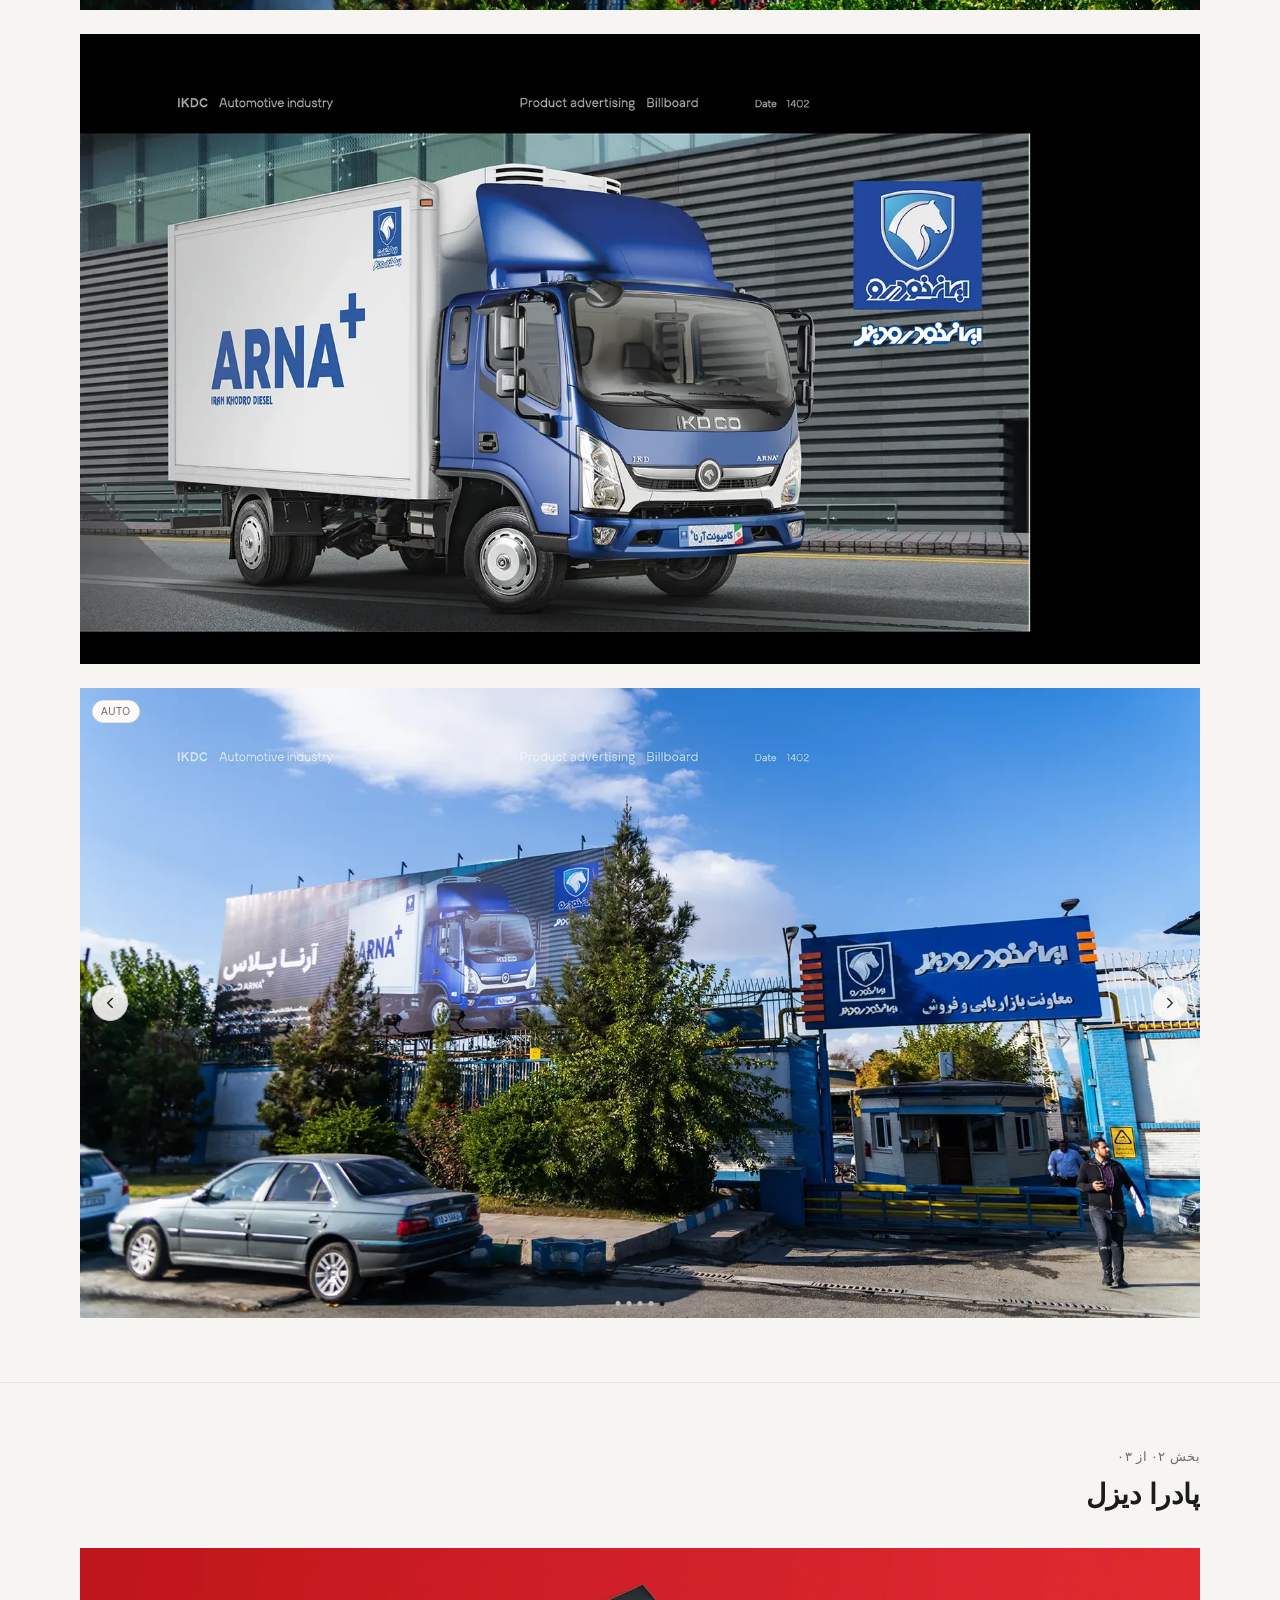
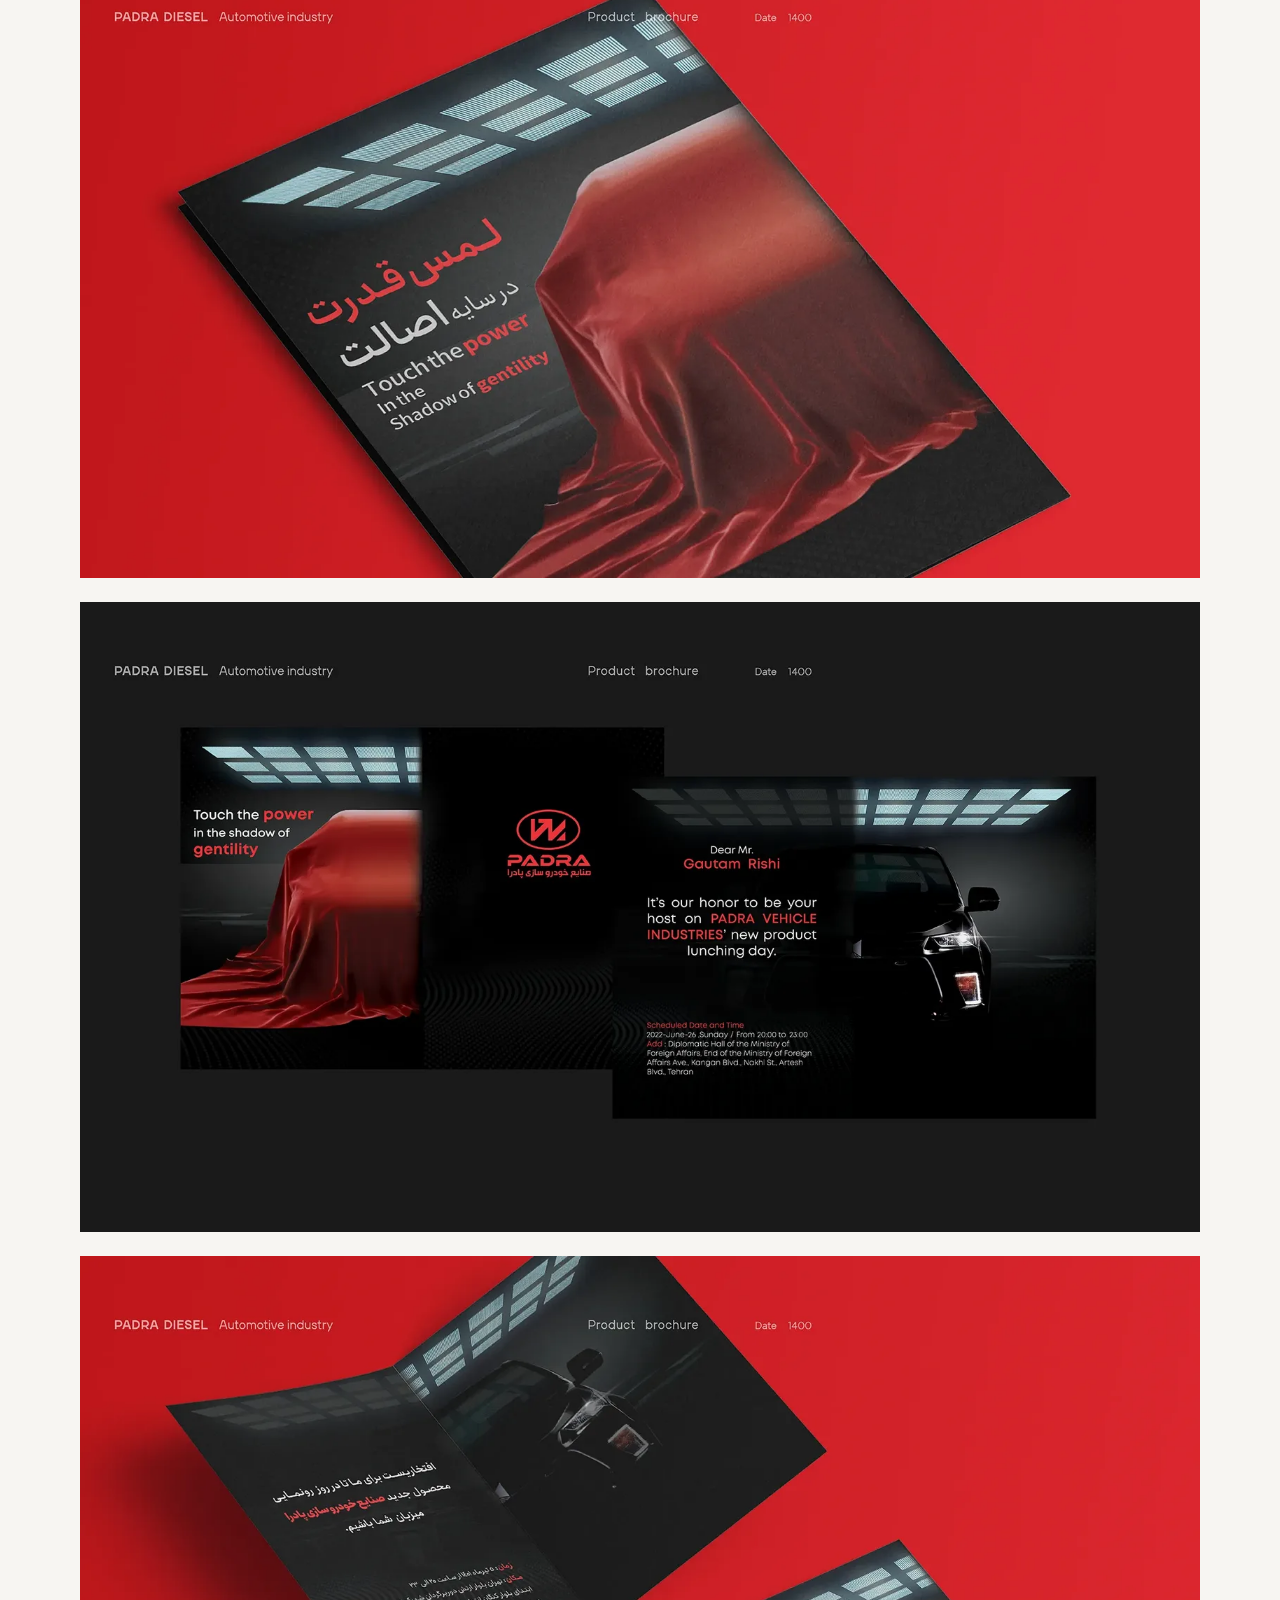
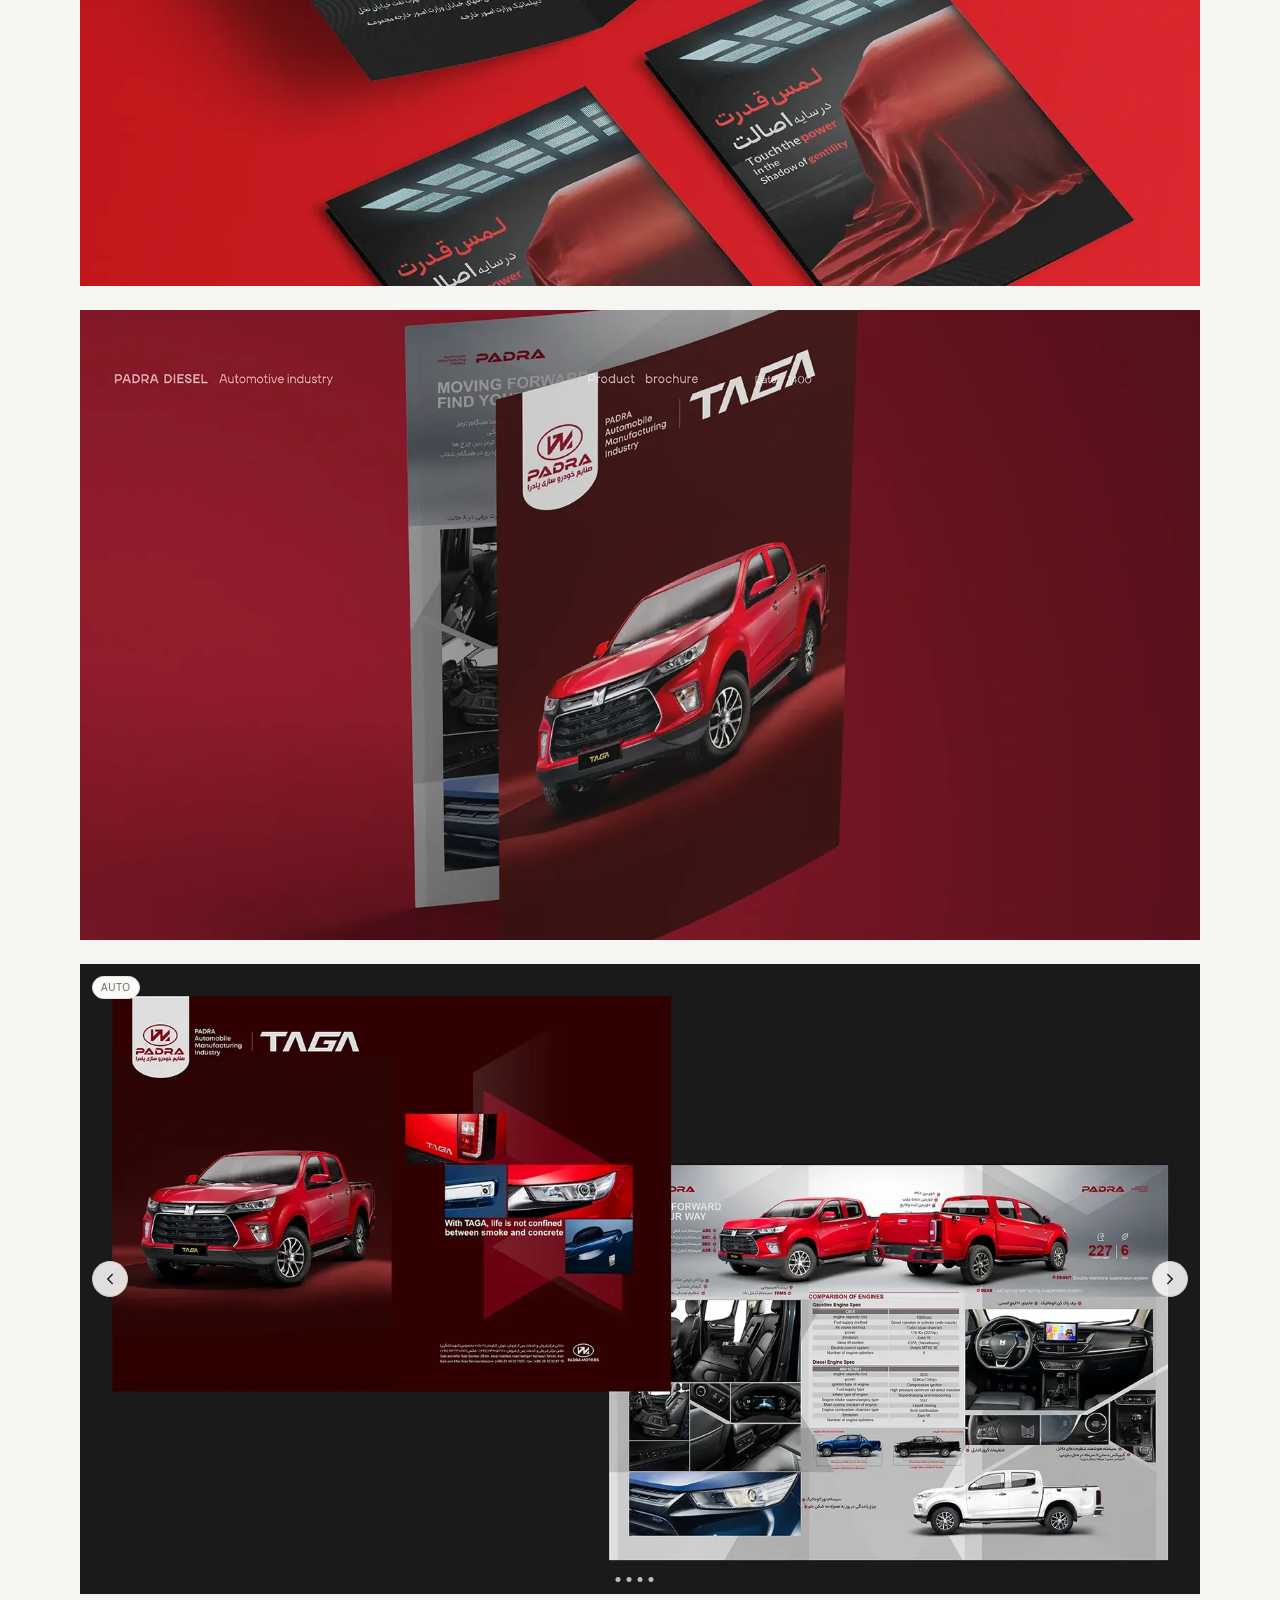
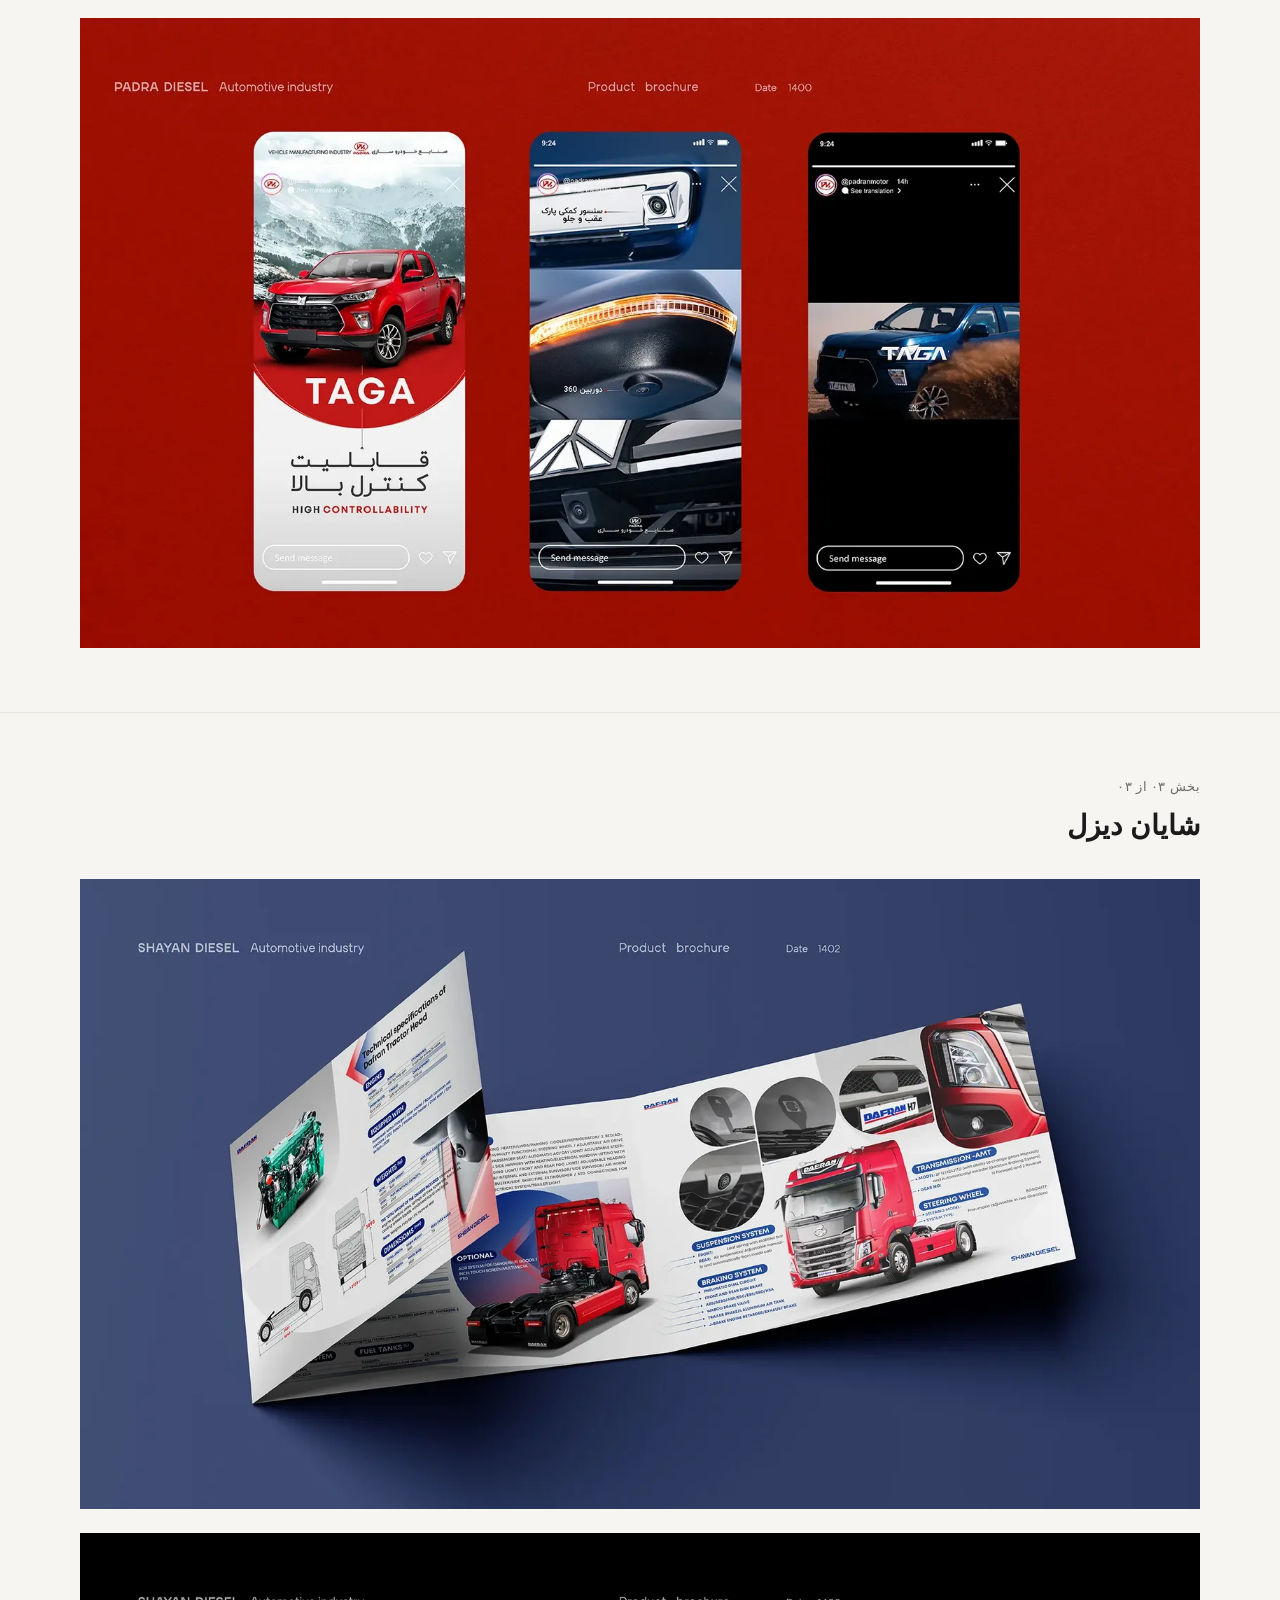
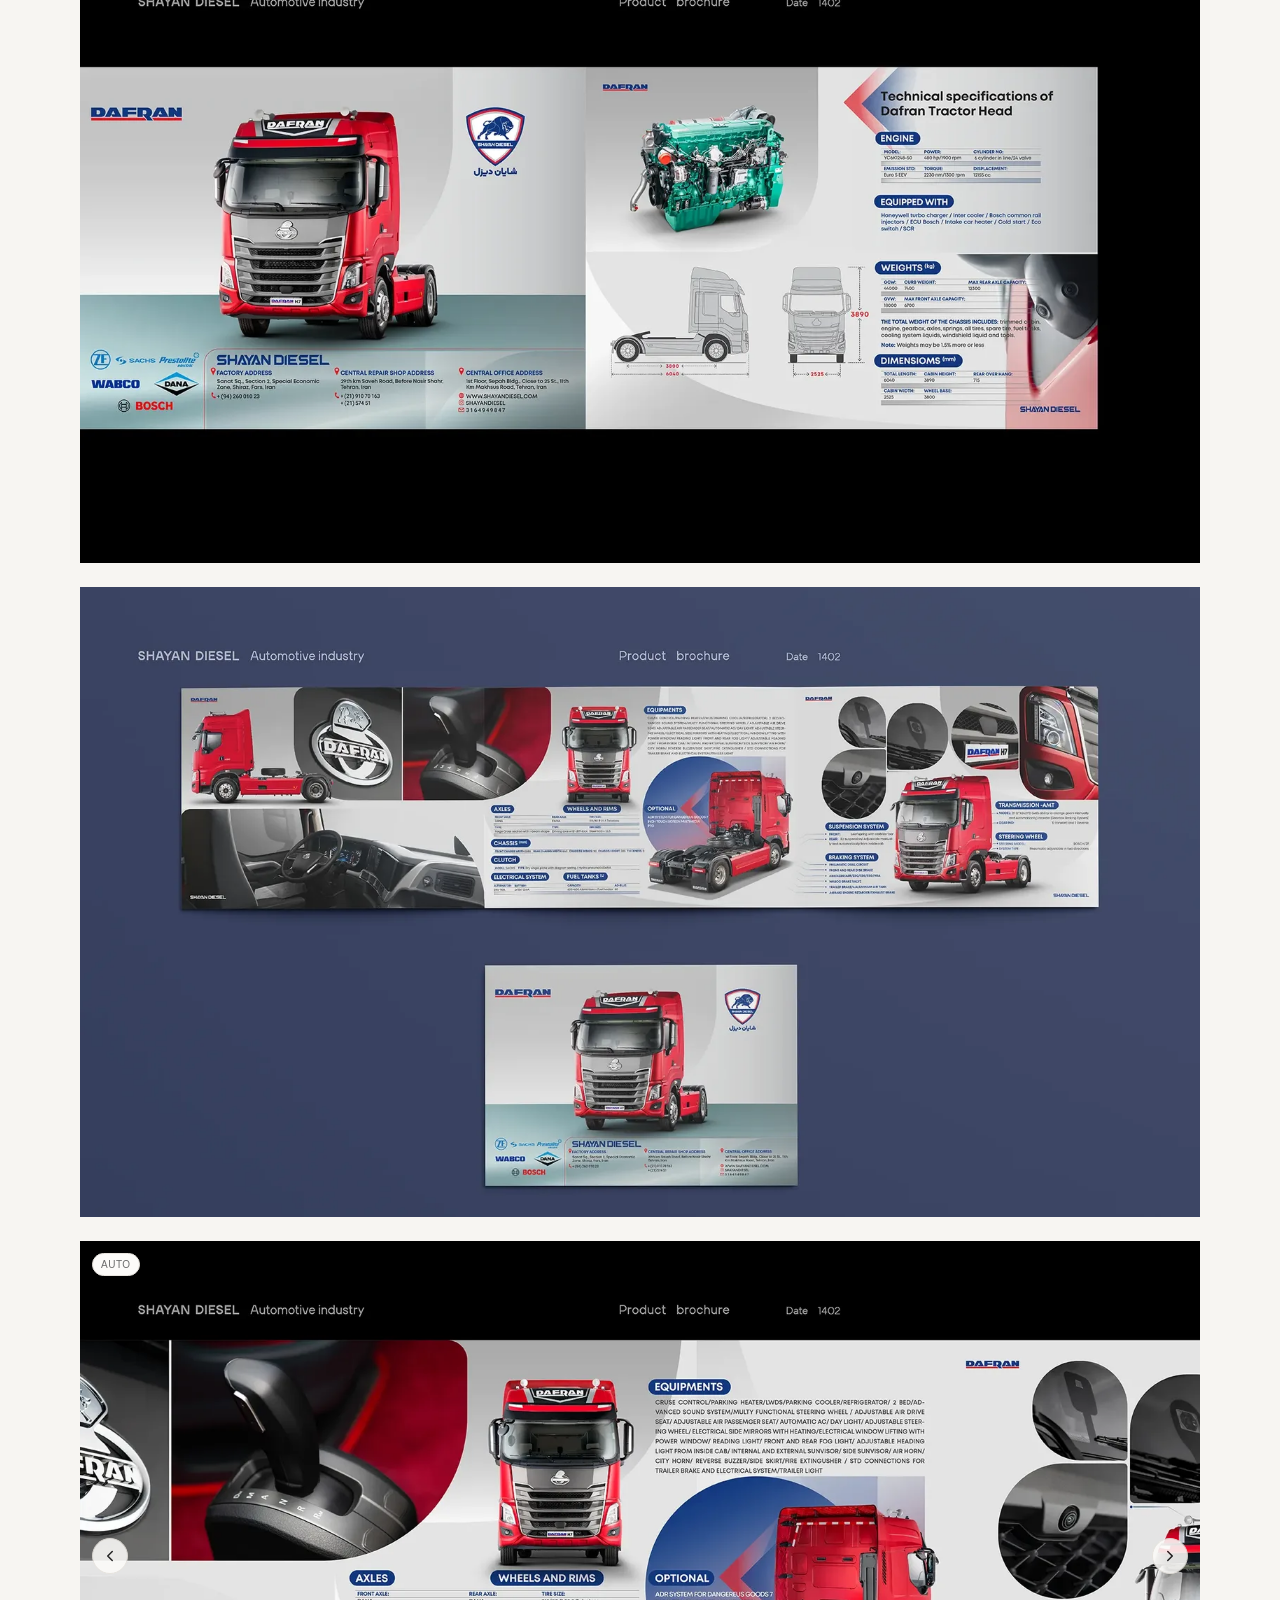
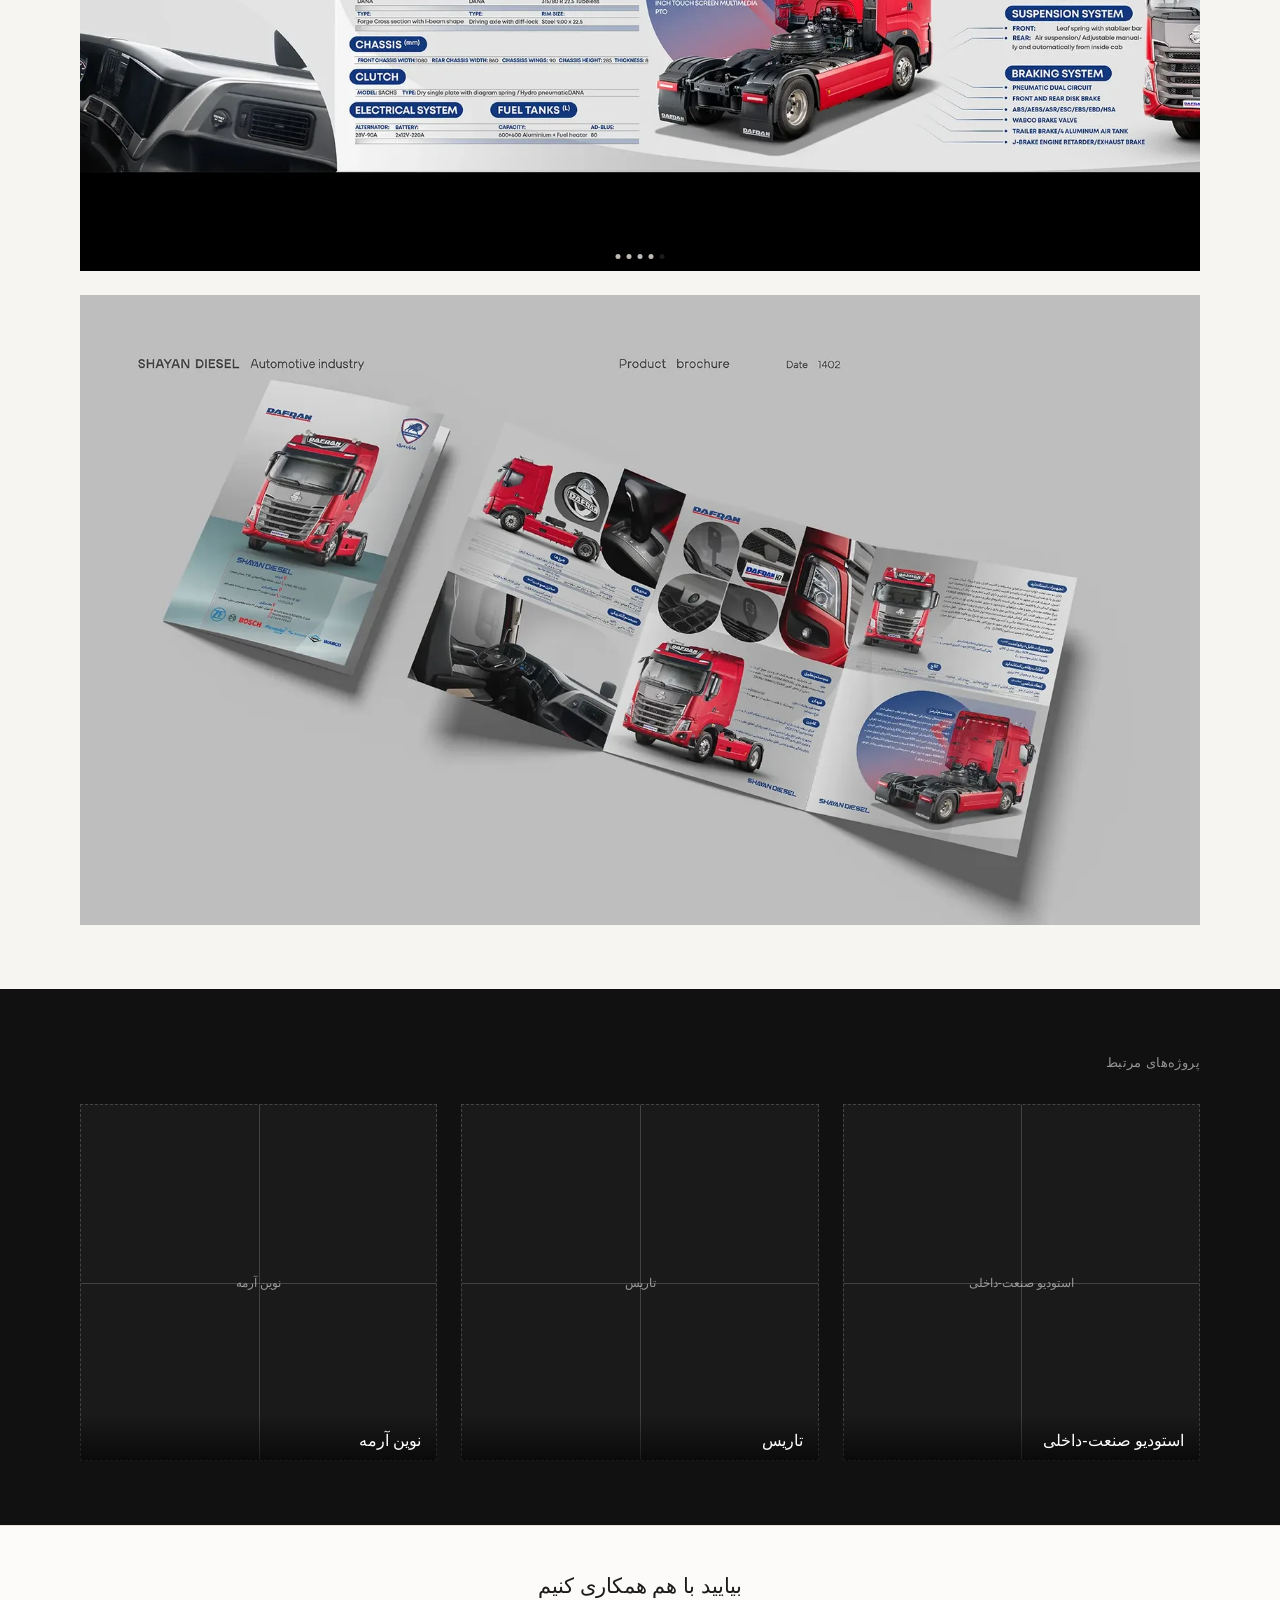
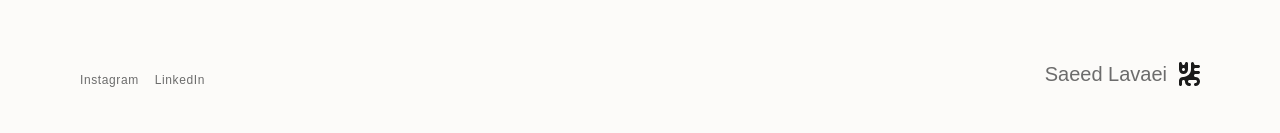
==== commit 37a38b71: "Complete Automotive case study: integrate Padra Diesel (4 static + 5-slide slider + 1 trailing stati" ====
--- a/automotive.html
+++ b/automotive.html
@@ -139,32 +139,36 @@
     </div>
     <div class="case-gallery__grid">
 
-      <div class="case-gallery__cell placeholder" data-reveal>
-        <span class="placeholder__label">۱۶ : ۹ — تصویر 1</span>
-      </div>
-
-      <div class="case-gallery__cell placeholder" data-reveal>
-        <span class="placeholder__label">۱۶ : ۹ — تصویر 2</span>
-      </div>
-
-      <div class="case-gallery__cell placeholder" data-reveal>
-        <span class="placeholder__label">۱۶ : ۹ — تصویر 3</span>
+      <div class="case-gallery__cell" data-reveal>
+        <img src="assets/img/automotive-padra-01.webp" alt="پادرا دیزل — تصویر ۱">
+      </div>
+
+      <div class="case-gallery__cell" data-reveal>
+        <img src="assets/img/automotive-padra-02.webp" alt="پادرا دیزل — تصویر ۲">
+      </div>
+
+      <div class="case-gallery__cell" data-reveal>
+        <img src="assets/img/automotive-padra-03.webp" alt="پادرا دیزل — تصویر ۳">
+      </div>
+
+      <div class="case-gallery__cell" data-reveal>
+        <img src="assets/img/automotive-padra-04.webp" alt="پادرا دیزل — تصویر ۴">
       </div>
 
       <div class="case-gallery__cell case-gallery__cell--slider" data-reveal>
         <div class="case-gallery__slides">
-          <div class="case-gallery__slide placeholder"><span class="placeholder__label">اسلایدر ۱ / ۵</span></div>
-          <div class="case-gallery__slide placeholder"><span class="placeholder__label">اسلایدر ۲ / ۵</span></div>
-          <div class="case-gallery__slide placeholder"><span class="placeholder__label">اسلایدر ۳ / ۵</span></div>
-          <div class="case-gallery__slide placeholder"><span class="placeholder__label">اسلایدر ۴ / ۵</span></div>
-          <div class="case-gallery__slide placeholder"><span class="placeholder__label">اسلایدر ۵ / ۵</span></div>
+          <div class="case-gallery__slide"><img src="assets/img/automotive-padra-05.webp" alt="پادرا دیزل — اسلاید ۱"></div>
+          <div class="case-gallery__slide"><img src="assets/img/automotive-padra-06.webp" alt="پادرا دیزل — اسلاید ۲"></div>
+          <div class="case-gallery__slide"><img src="assets/img/automotive-padra-07.webp" alt="پادرا دیزل — اسلاید ۳"></div>
+          <div class="case-gallery__slide"><img src="assets/img/automotive-padra-08.webp" alt="پادرا دیزل — اسلاید ۴"></div>
+          <div class="case-gallery__slide"><img src="assets/img/automotive-padra-09.webp" alt="پادرا دیزل — اسلاید ۵"></div>
         </div>
         <span class="case-gallery__auto-chip">AUTO</span>
         <span class="case-gallery__dots"><span></span><span></span><span></span><span></span><span></span></span>
       </div>
 
-      <div class="case-gallery__cell placeholder" data-reveal>
-        <span class="placeholder__label">۱۶ : ۹ — تصویر 5</span>
+      <div class="case-gallery__cell" data-reveal>
+        <img src="assets/img/automotive-padra-10.webp" alt="پادرا دیزل — تصویر ۱۰">
       </div>
 
     </div>
@@ -177,32 +181,32 @@
     </div>
     <div class="case-gallery__grid">
 
-      <div class="case-gallery__cell placeholder" data-reveal>
-        <span class="placeholder__label">۱۶ : ۹ — تصویر 1</span>
-      </div>
-
-      <div class="case-gallery__cell placeholder" data-reveal>
-        <span class="placeholder__label">۱۶ : ۹ — تصویر 2</span>
-      </div>
-
-      <div class="case-gallery__cell placeholder" data-reveal>
-        <span class="placeholder__label">۱۶ : ۹ — تصویر 3</span>
+      <div class="case-gallery__cell" data-reveal>
+        <img src="assets/img/automotive-shayan-01.webp" alt="شایان دیزل — تصویر ۱">
+      </div>
+
+      <div class="case-gallery__cell" data-reveal>
+        <img src="assets/img/automotive-shayan-02.webp" alt="شایان دیزل — تصویر ۲">
+      </div>
+
+      <div class="case-gallery__cell" data-reveal>
+        <img src="assets/img/automotive-shayan-03.webp" alt="شایان دیزل — تصویر ۳">
       </div>
 
       <div class="case-gallery__cell case-gallery__cell--slider" data-reveal>
         <div class="case-gallery__slides">
-          <div class="case-gallery__slide placeholder"><span class="placeholder__label">اسلایدر ۱ / ۵</span></div>
-          <div class="case-gallery__slide placeholder"><span class="placeholder__label">اسلایدر ۲ / ۵</span></div>
-          <div class="case-gallery__slide placeholder"><span class="placeholder__label">اسلایدر ۳ / ۵</span></div>
-          <div class="case-gallery__slide placeholder"><span class="placeholder__label">اسلایدر ۴ / ۵</span></div>
-          <div class="case-gallery__slide placeholder"><span class="placeholder__label">اسلایدر ۵ / ۵</span></div>
+          <div class="case-gallery__slide"><img src="assets/img/automotive-shayan-04.webp" alt="شایان دیزل — اسلاید ۱"></div>
+          <div class="case-gallery__slide"><img src="assets/img/automotive-shayan-05.webp" alt="شایان دیزل — اسلاید ۲"></div>
+          <div class="case-gallery__slide"><img src="assets/img/automotive-shayan-06.webp" alt="شایان دیزل — اسلاید ۳"></div>
+          <div class="case-gallery__slide"><img src="assets/img/automotive-shayan-07.webp" alt="شایان دیزل — اسلاید ۴"></div>
+          <div class="case-gallery__slide"><img src="assets/img/automotive-shayan-08.webp" alt="شایان دیزل — اسلاید ۵"></div>
         </div>
         <span class="case-gallery__auto-chip">AUTO</span>
         <span class="case-gallery__dots"><span></span><span></span><span></span><span></span><span></span></span>
       </div>
 
-      <div class="case-gallery__cell placeholder" data-reveal>
-        <span class="placeholder__label">۱۶ : ۹ — تصویر 5</span>
+      <div class="case-gallery__cell" data-reveal>
+        <img src="assets/img/automotive-shayan-09.webp" alt="شایان دیزل — تصویر ۹">
       </div>
 
     </div>
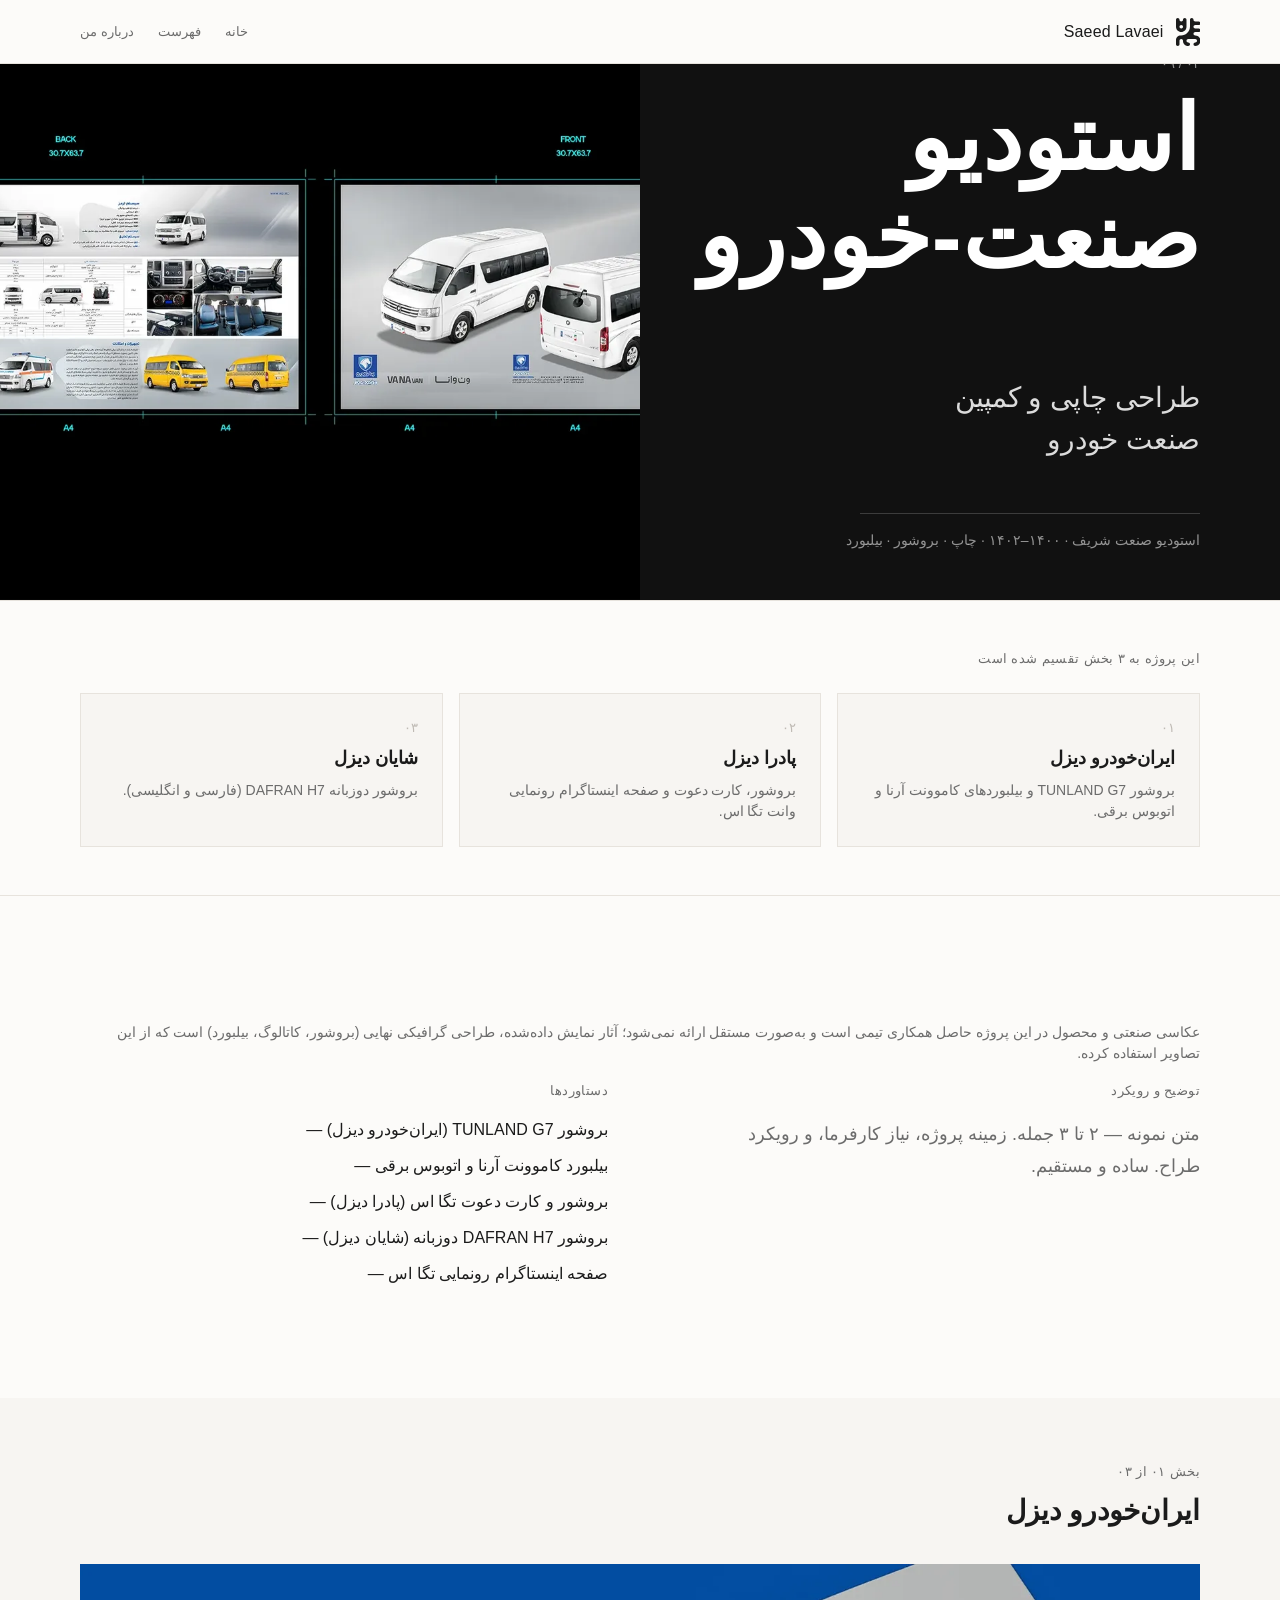
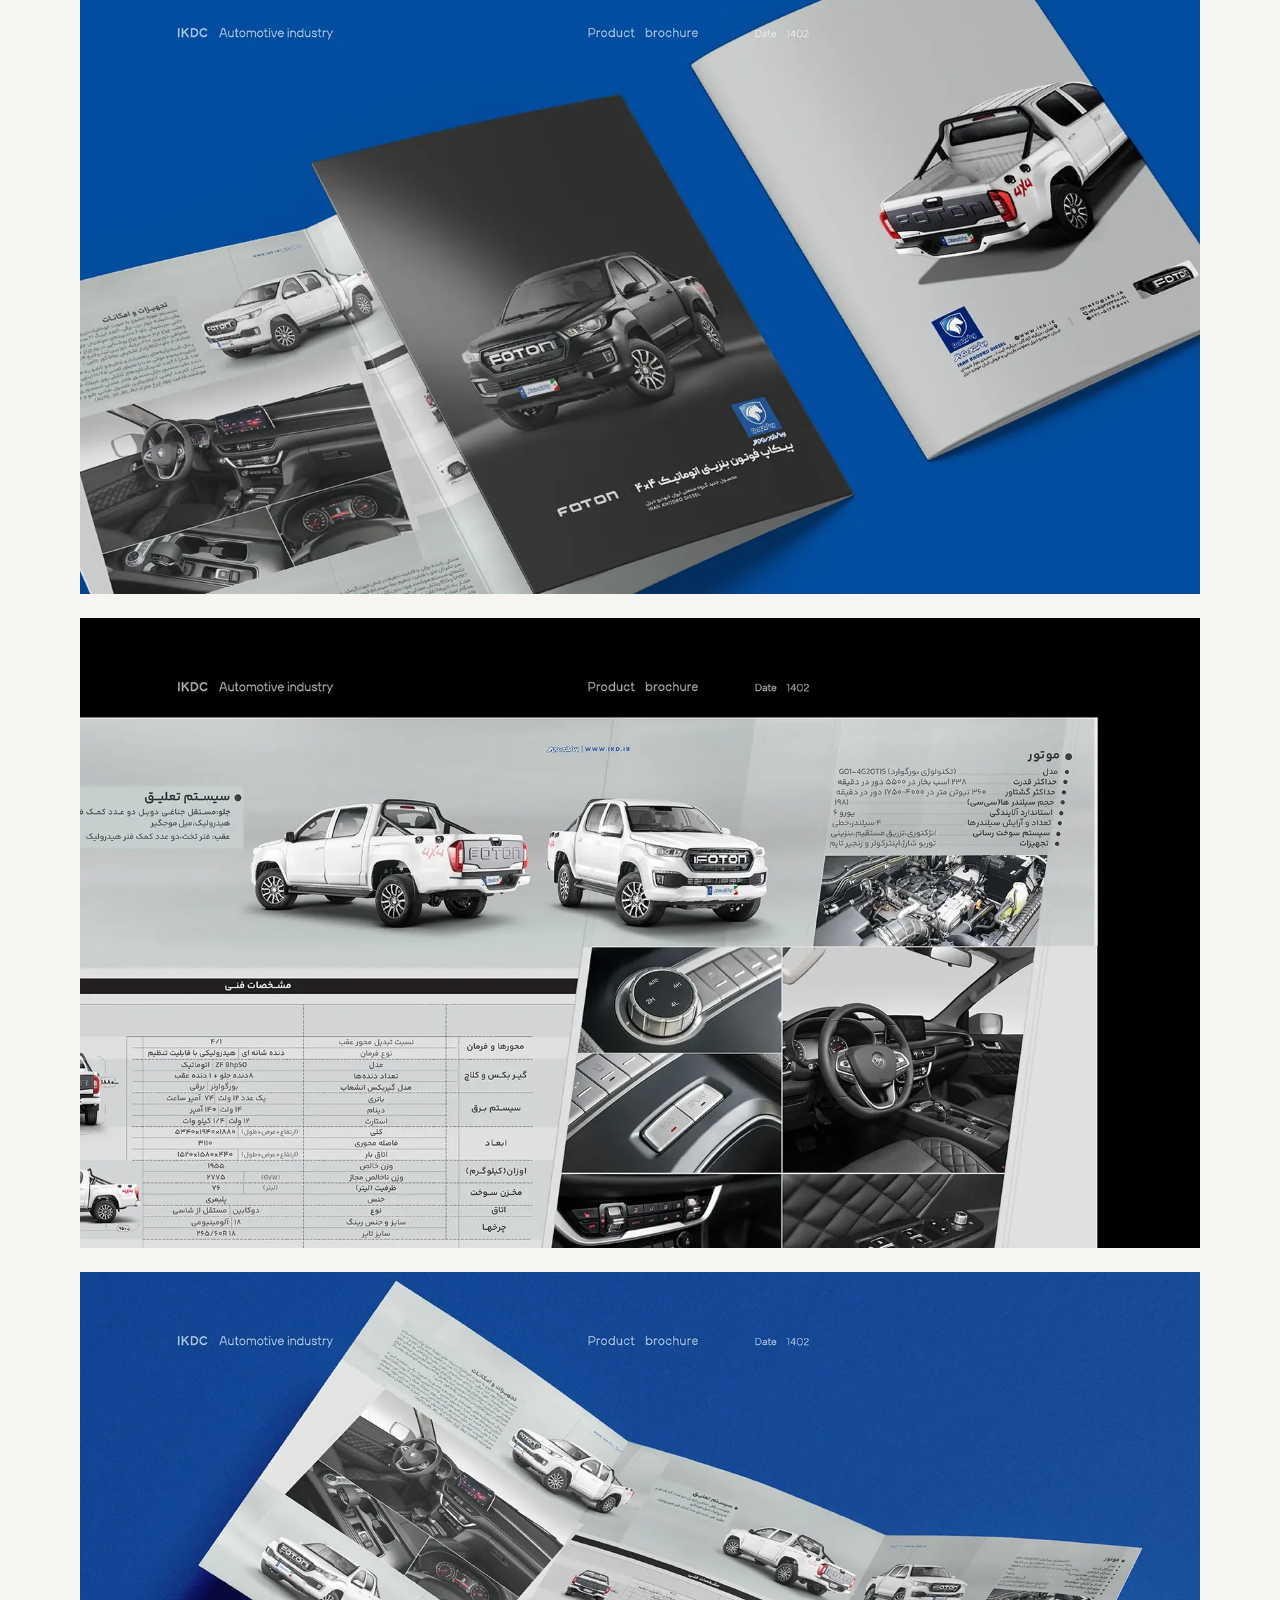
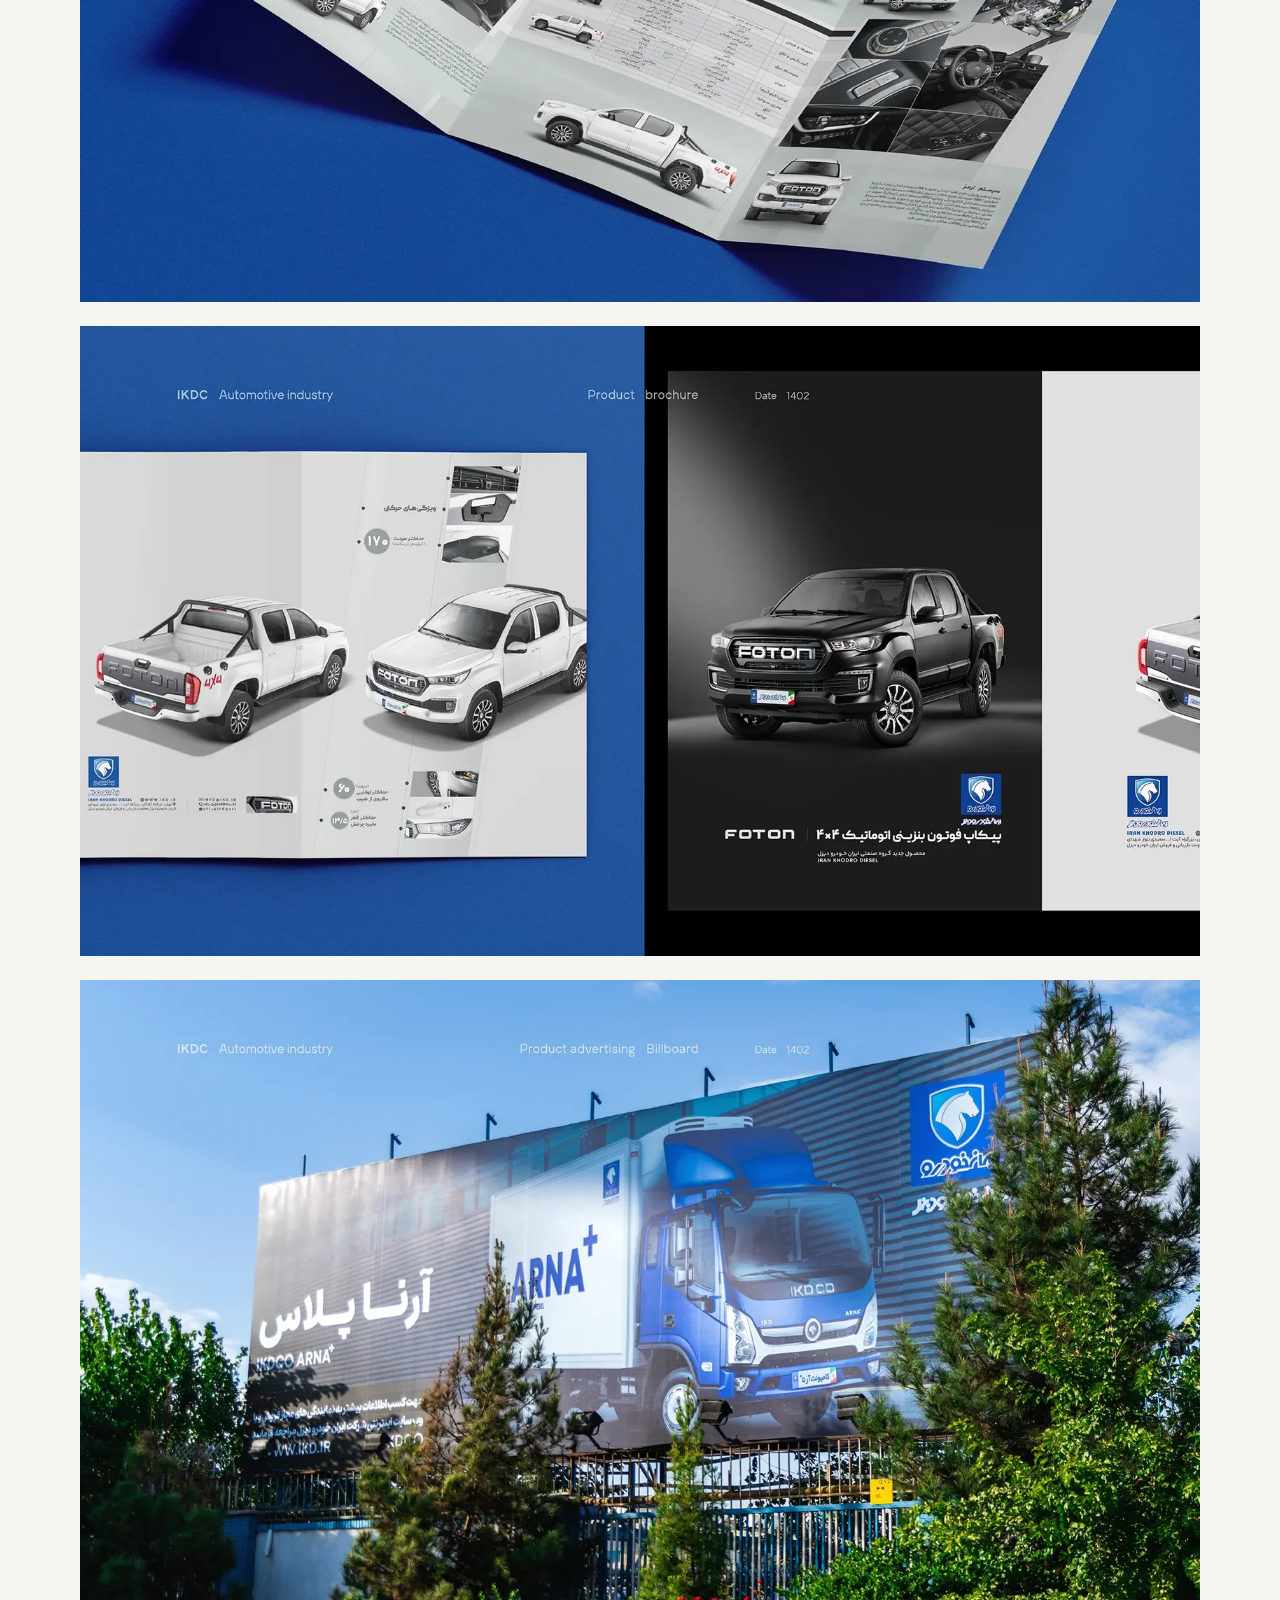
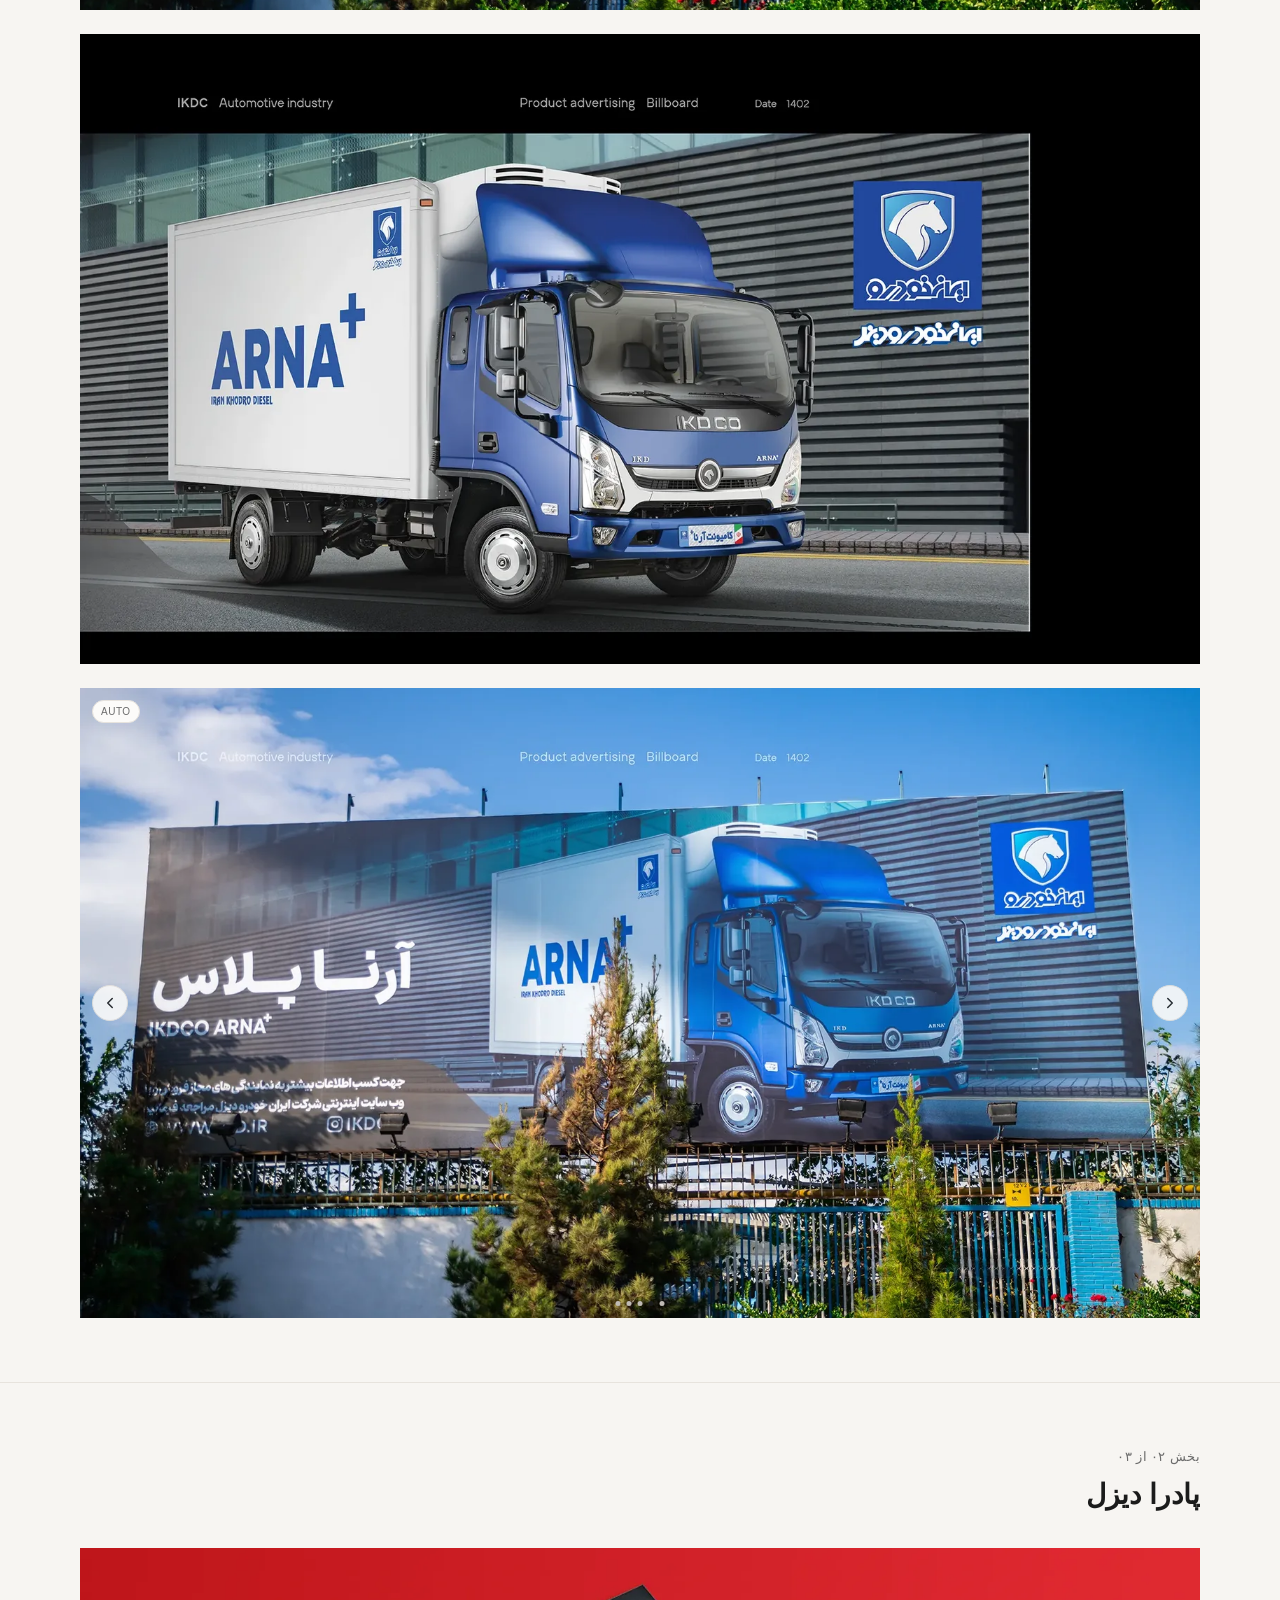
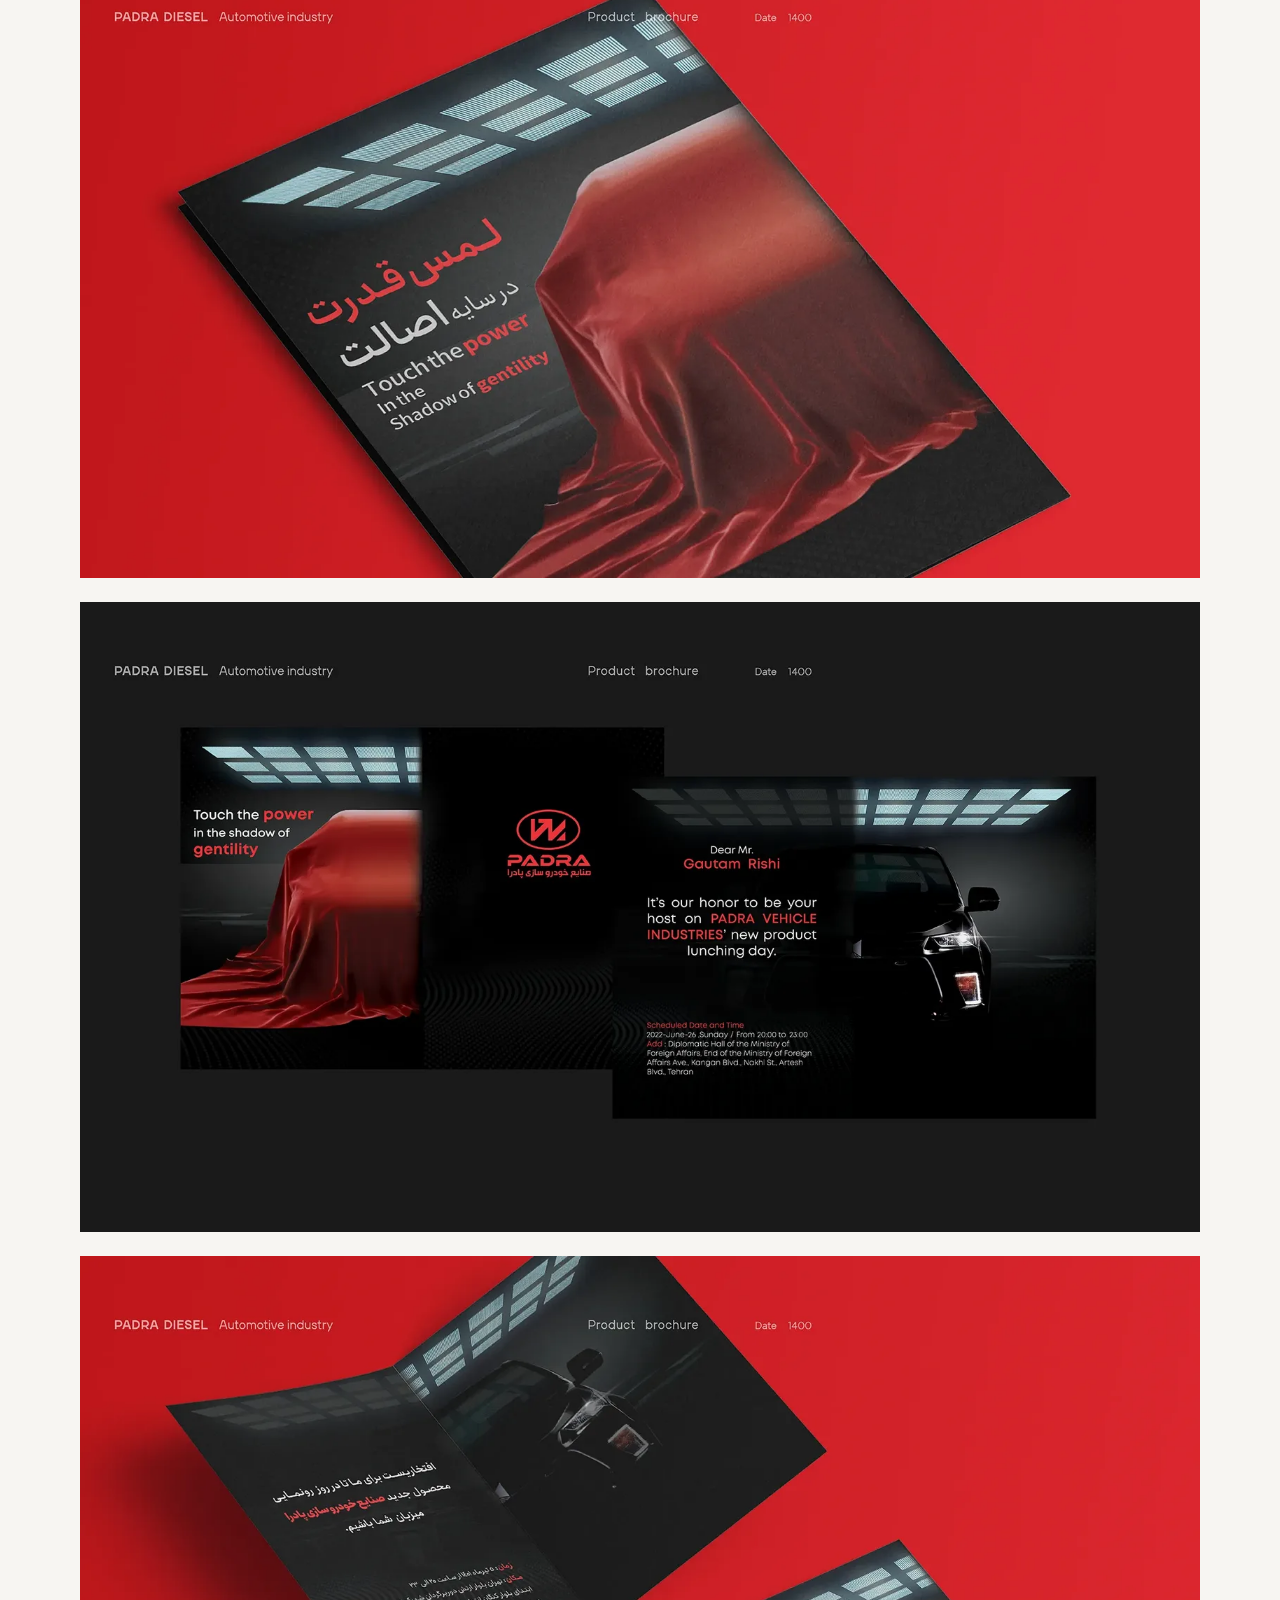
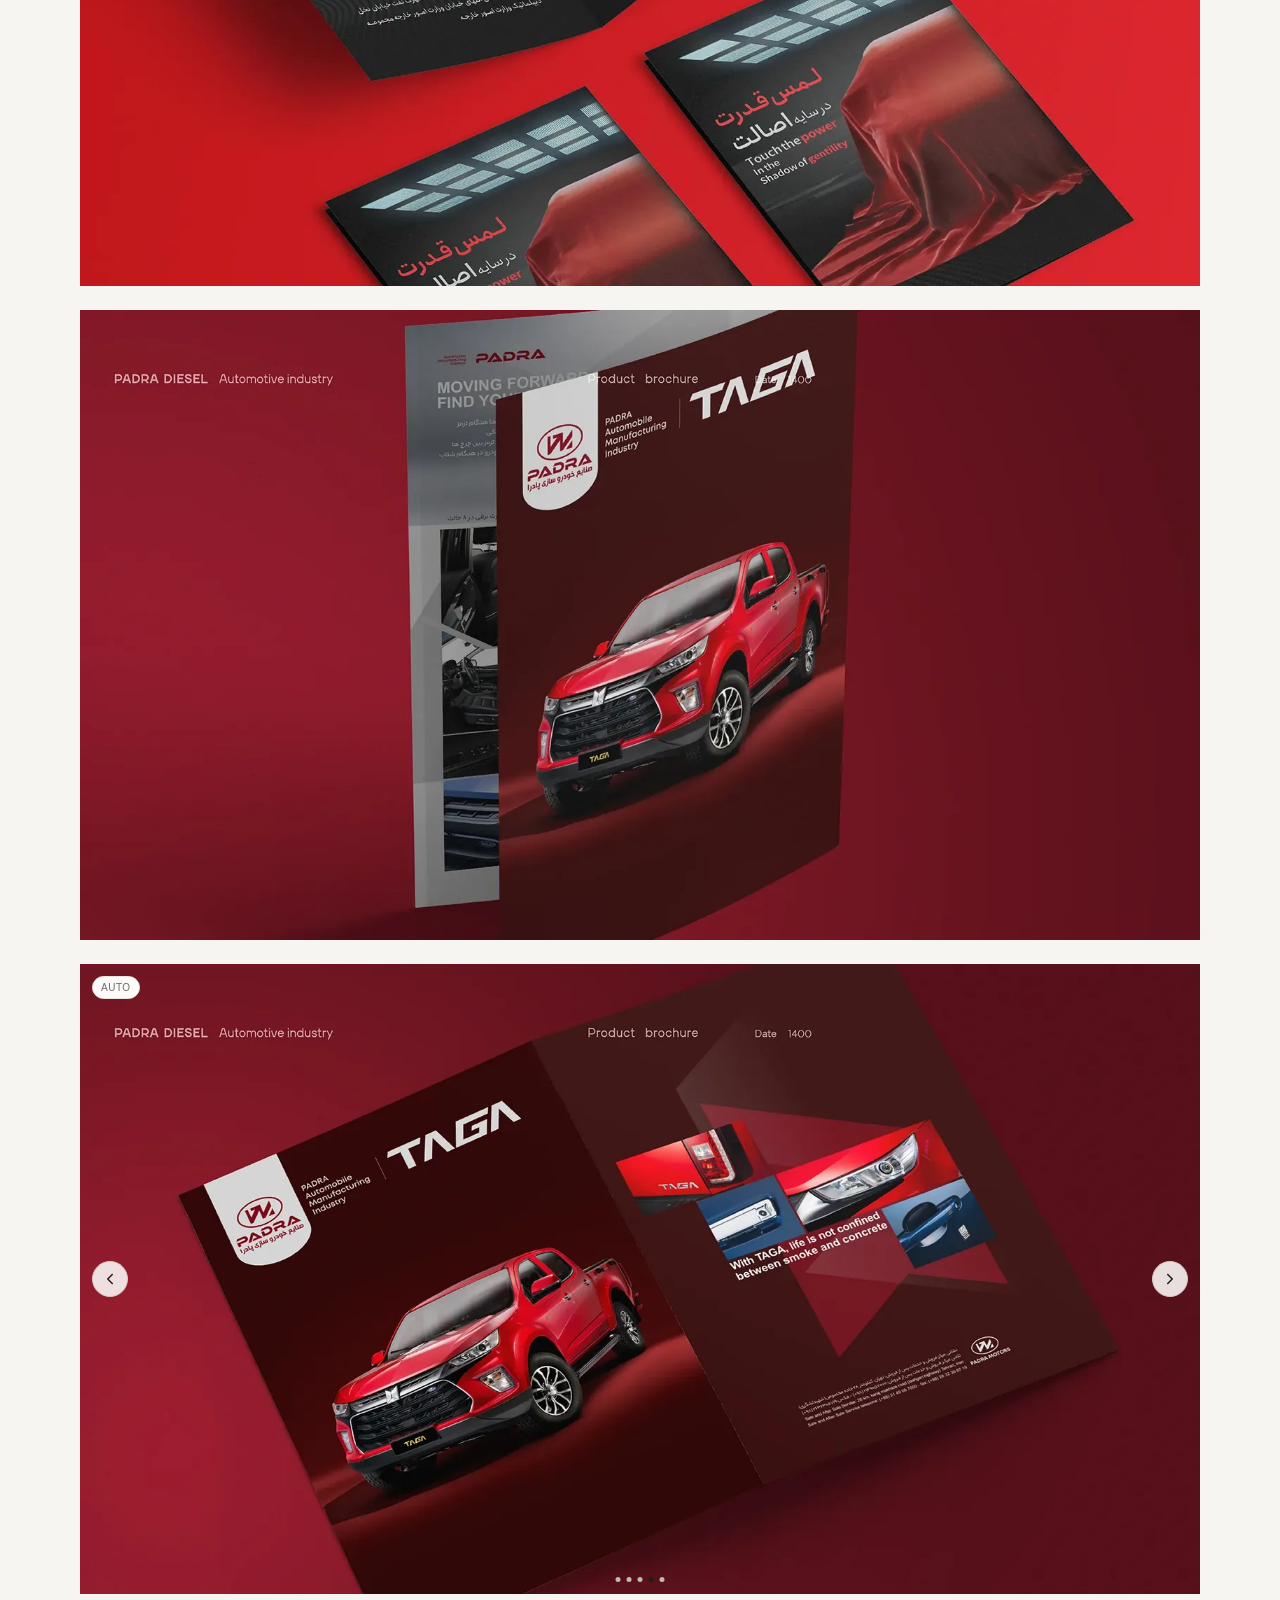
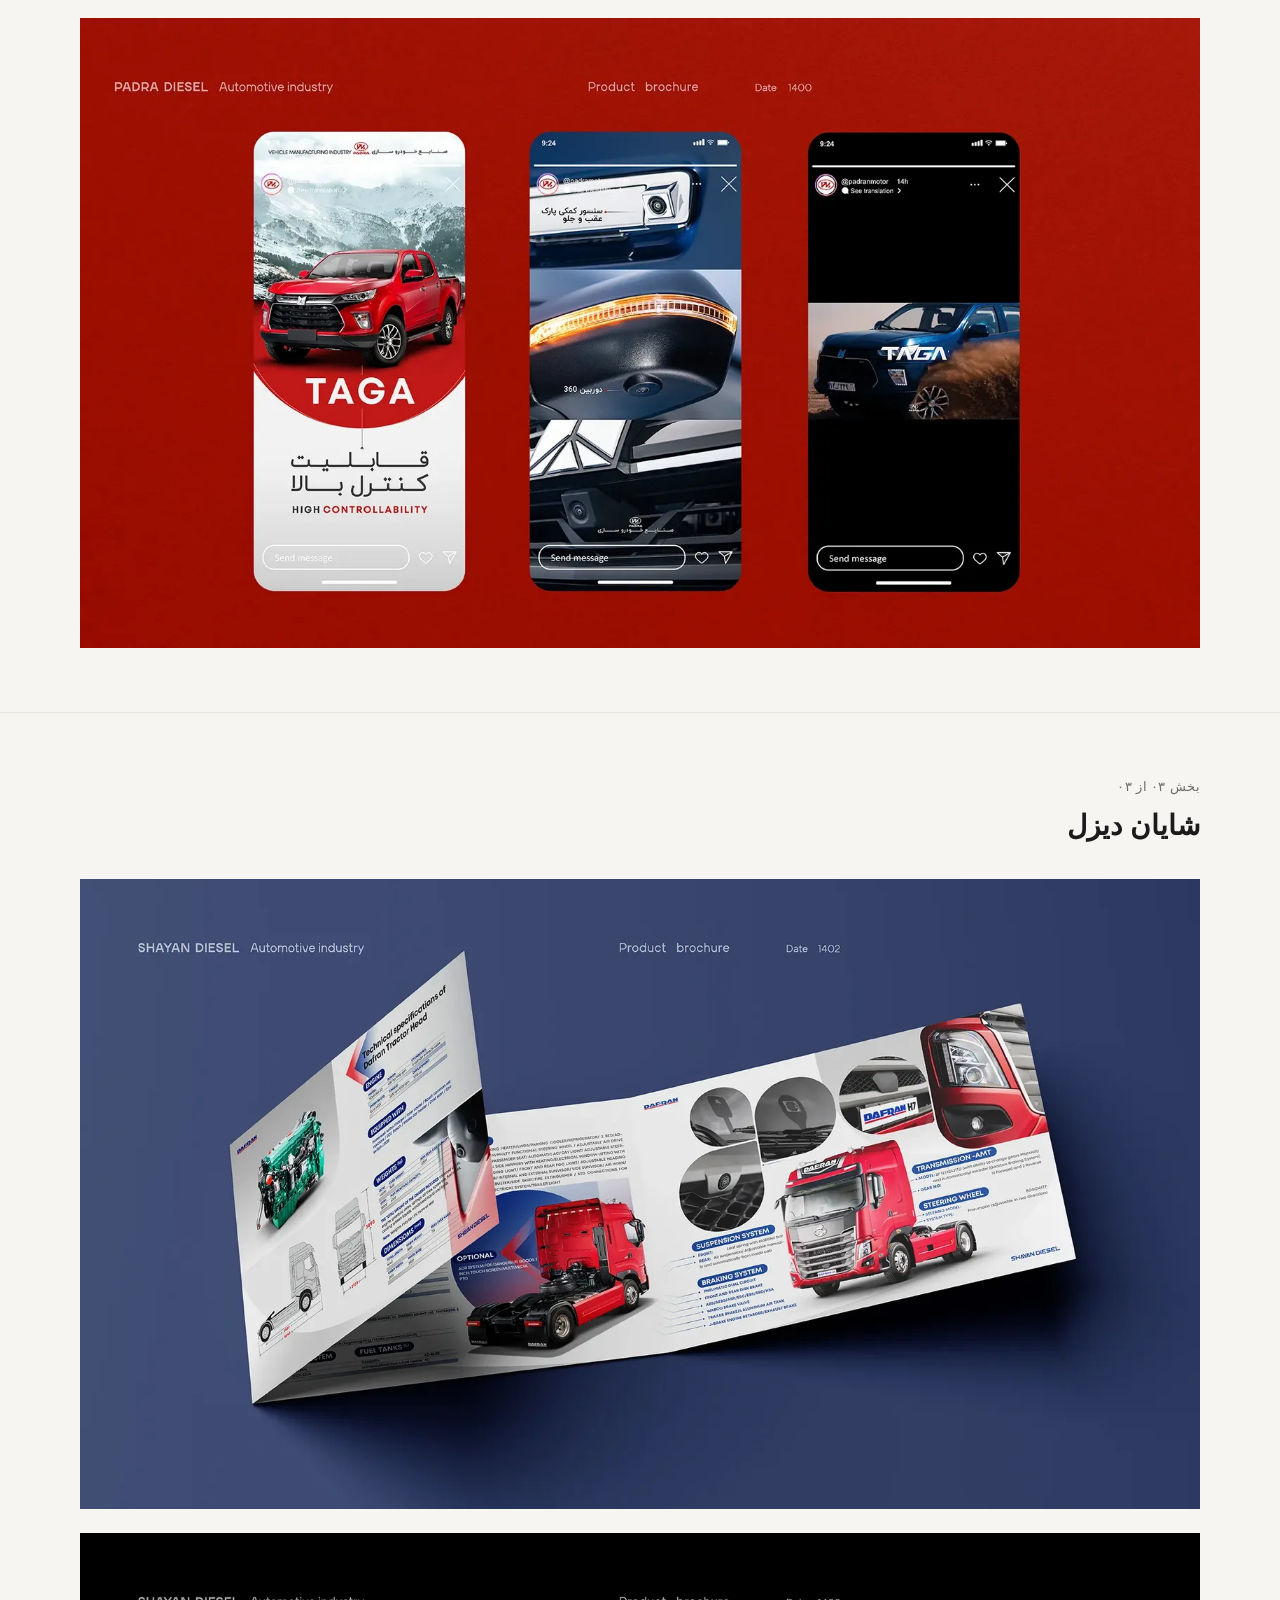
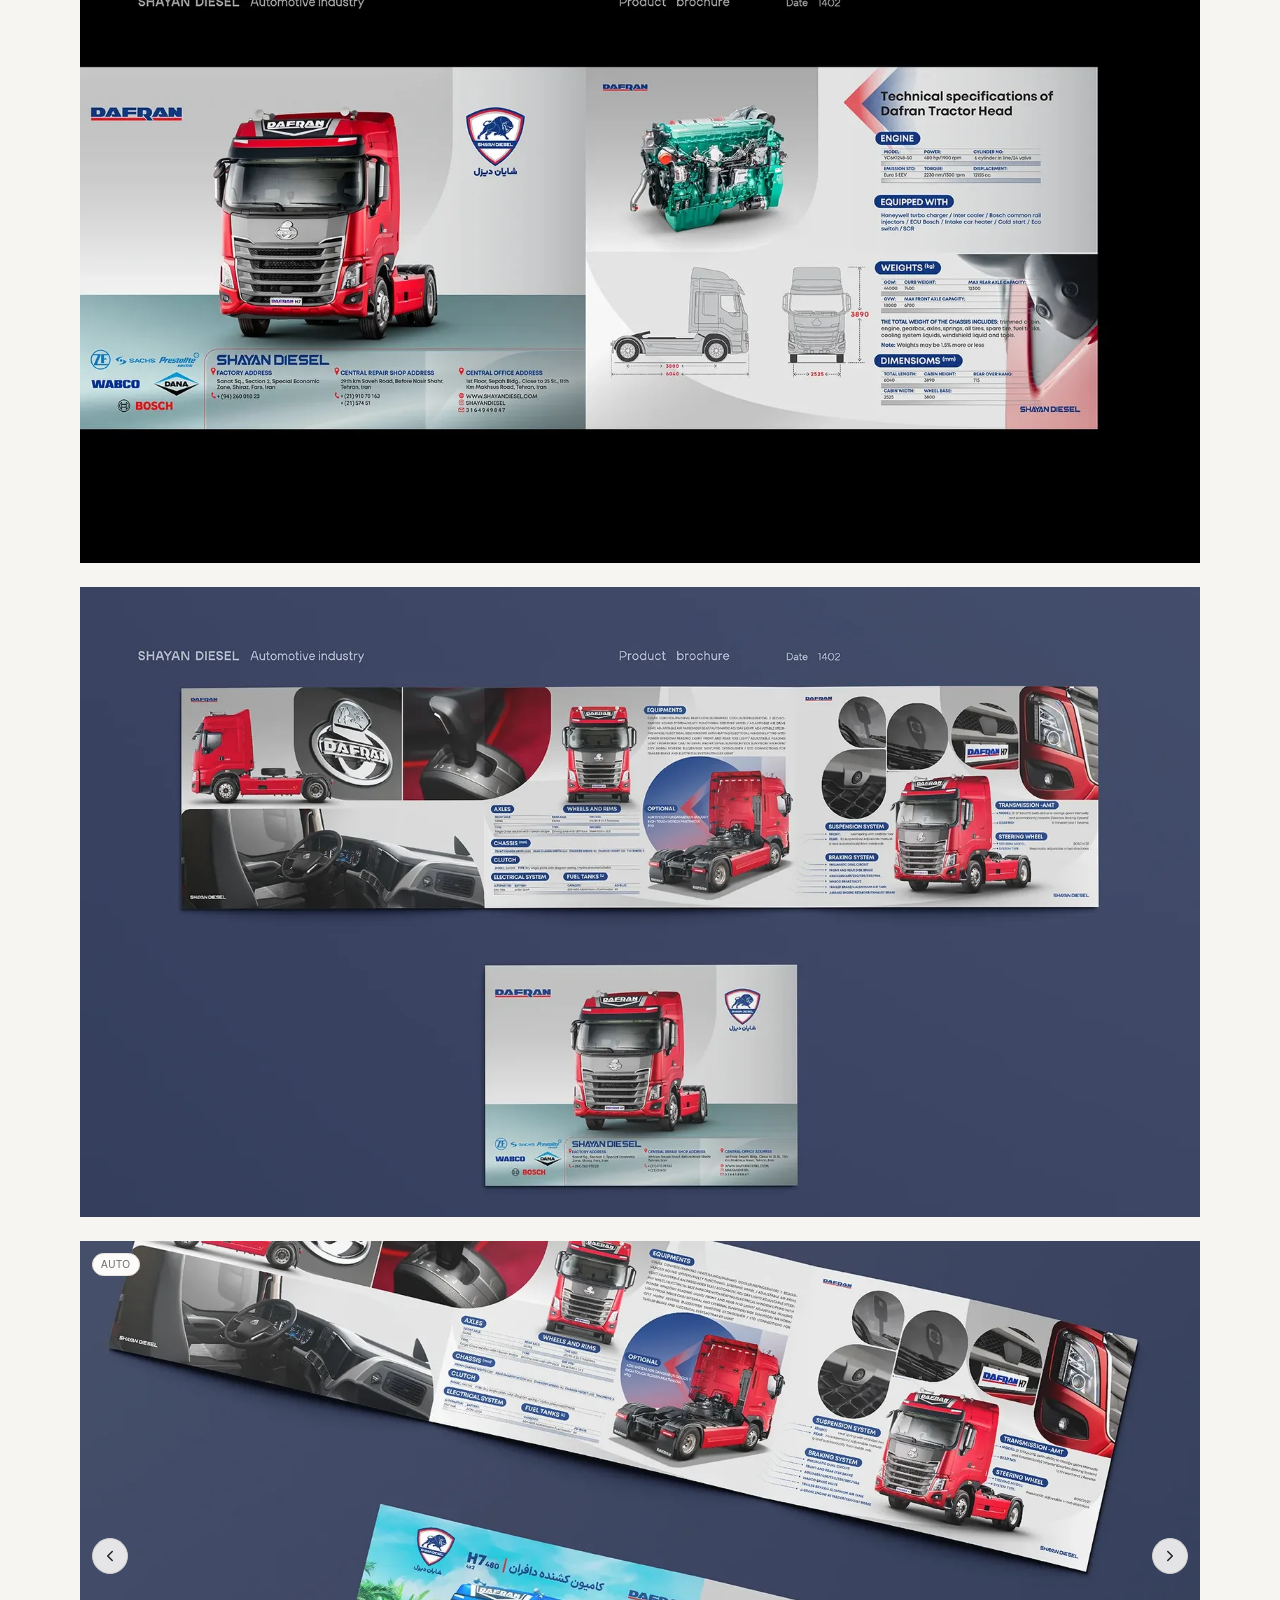
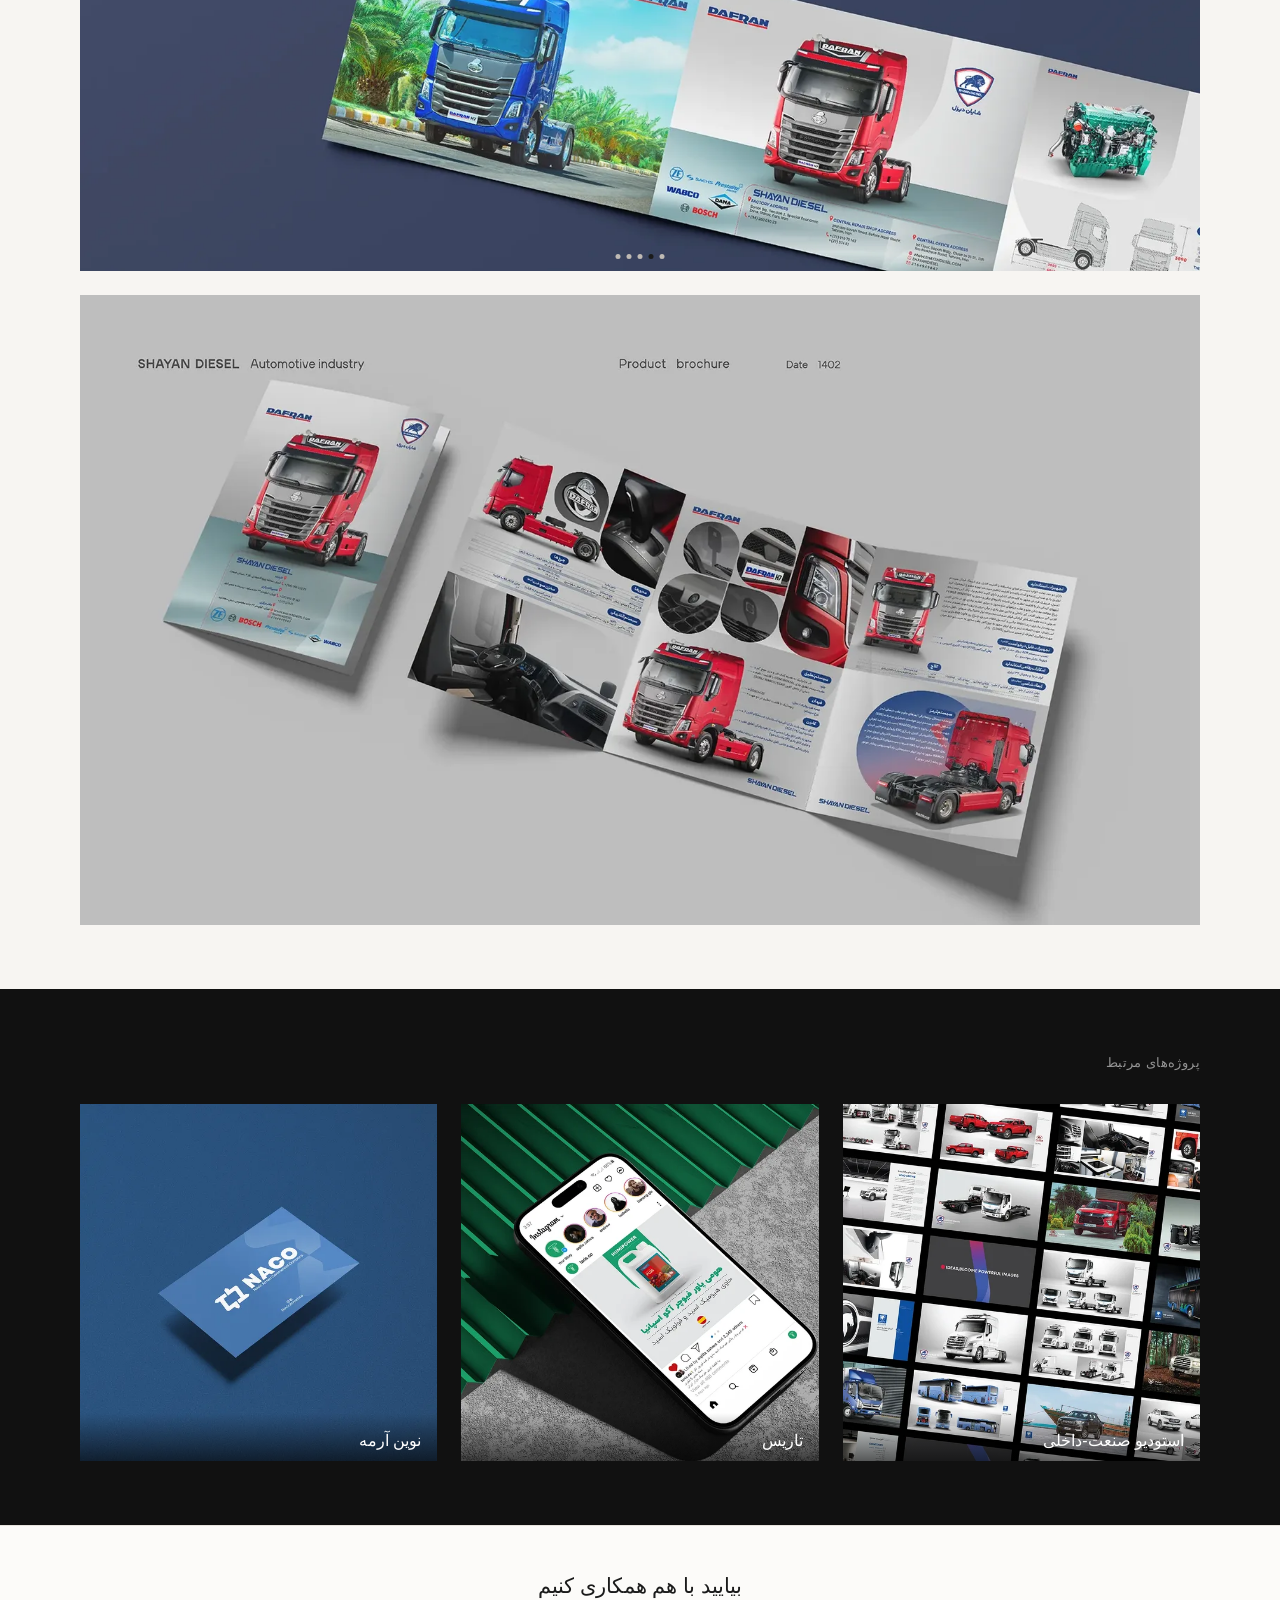
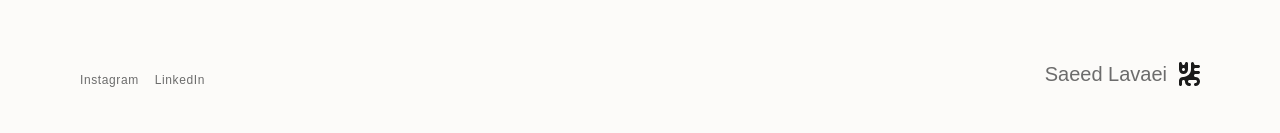
==== commit 548dd1cf: "Wire Related Projects thumbnails sitewide: reuse existing Project Index thumbnail images in all 27 r" ====
--- a/automotive.html
+++ b/automotive.html
@@ -217,23 +217,17 @@
     <div class="case-related__grid">
 
       <a href="sharif-internal.html" class="case-related__card" data-reveal>
-        <div class="placeholder placeholder--on-dark" style="width:100%;height:100%;">
-          <span class="placeholder__label">استودیو صنعت-داخلی</span>
-        </div>
+        <img src="assets/img/sharif-internal-thumb.webp" alt="استودیو صنعت-داخلی">
         <span class="case-related__label">استودیو صنعت-داخلی</span>
       </a>
 
       <a href="taris.html" class="case-related__card" data-reveal>
-        <div class="placeholder placeholder--on-dark" style="width:100%;height:100%;">
-          <span class="placeholder__label">تاریس</span>
-        </div>
+        <img src="assets/img/taris-thumb.webp" alt="تاریس">
         <span class="case-related__label">تاریس</span>
       </a>
 
       <a href="novin-armeh.html" class="case-related__card" data-reveal>
-        <div class="placeholder placeholder--on-dark" style="width:100%;height:100%;">
-          <span class="placeholder__label">نوین آرمه</span>
-        </div>
+        <img src="assets/img/novin-armeh-thumb.webp" alt="نوین آرمه">
         <span class="case-related__label">نوین آرمه</span>
       </a>
 
--- a/styles.css
+++ b/styles.css
@@ -779,6 +779,35 @@
 }
 .case-gallery__cell .placeholder,
 .case-gallery__cell img { position: absolute; inset: 0; width: 100%; height: 100%; object-fit: cover; }
+
+/* --- Mixed-media row/cell modifiers (NEW) — for case-study galleries that
+   combine static images with wide-format animated banners (GIF/video) at
+   aspect ratios that don't fit the standard uniform 16:9 stack. First used
+   on Boolooz's Black Friday section, which mixes 5 static 16:9 images with
+   8 animated GIFs — six of them ultra-wide 4:1 banner exports, one 16:9,
+   one near-square. Reuses .case-gallery__cell's existing hover-lift/zoom,
+   border-radius, and reveal-stagger behavior automatically — only the
+   aspect-ratio and row grouping are new. Generic, not section-specific:
+   available for any future case study with a similar asset mix. */
+.case-gallery__cell--banner { aspect-ratio: 4 / 1; }
+.case-gallery__cell--square { aspect-ratio: 1 / 1; }
+
+.case-gallery__row {
+  display: grid;
+  gap: var(--sp-4);
+}
+.case-gallery__row--pair { grid-template-columns: 1fr 1fr; }
+/* 9fr/16fr split: at this ratio a 1:1 cell and a 16:9 cell land at the
+   same rendered height automatically (9/25 width == (16/25 width)/16*9),
+   so the row aligns cleanly without any manual height math. */
+.case-gallery__row--asym { grid-template-columns: 9fr 16fr; }
+
+@media (max-width: 900px) {
+  .case-gallery__row--pair,
+  .case-gallery__row--asym { grid-template-columns: 1fr; }
+  .case-gallery__cell--banner { aspect-ratio: 16 / 9; }
+}
+
 .case-gallery__auto-chip { position: absolute; top: var(--sp-3); left: var(--sp-3); z-index: 2; font-size: var(--fs-tiny); font-weight: var(--fw-medium); letter-spacing: 0.05em; color: var(--color-text-secondary); background: var(--color-surface); border: 1px solid var(--color-border); border-radius: 999px; padding: 3px var(--sp-2); }
 .case-gallery__dots { position: absolute; bottom: var(--sp-3); left: 50%; transform: translateX(-50%); z-index: 2; display: flex; gap: 6px; }
 .case-gallery__dots span { width: 5px; height: 5px; border-radius: 50%; background: var(--color-text-muted); cursor: pointer; transition: background var(--dur-fast) var(--ease-out), transform var(--dur-fast) var(--ease-out); }
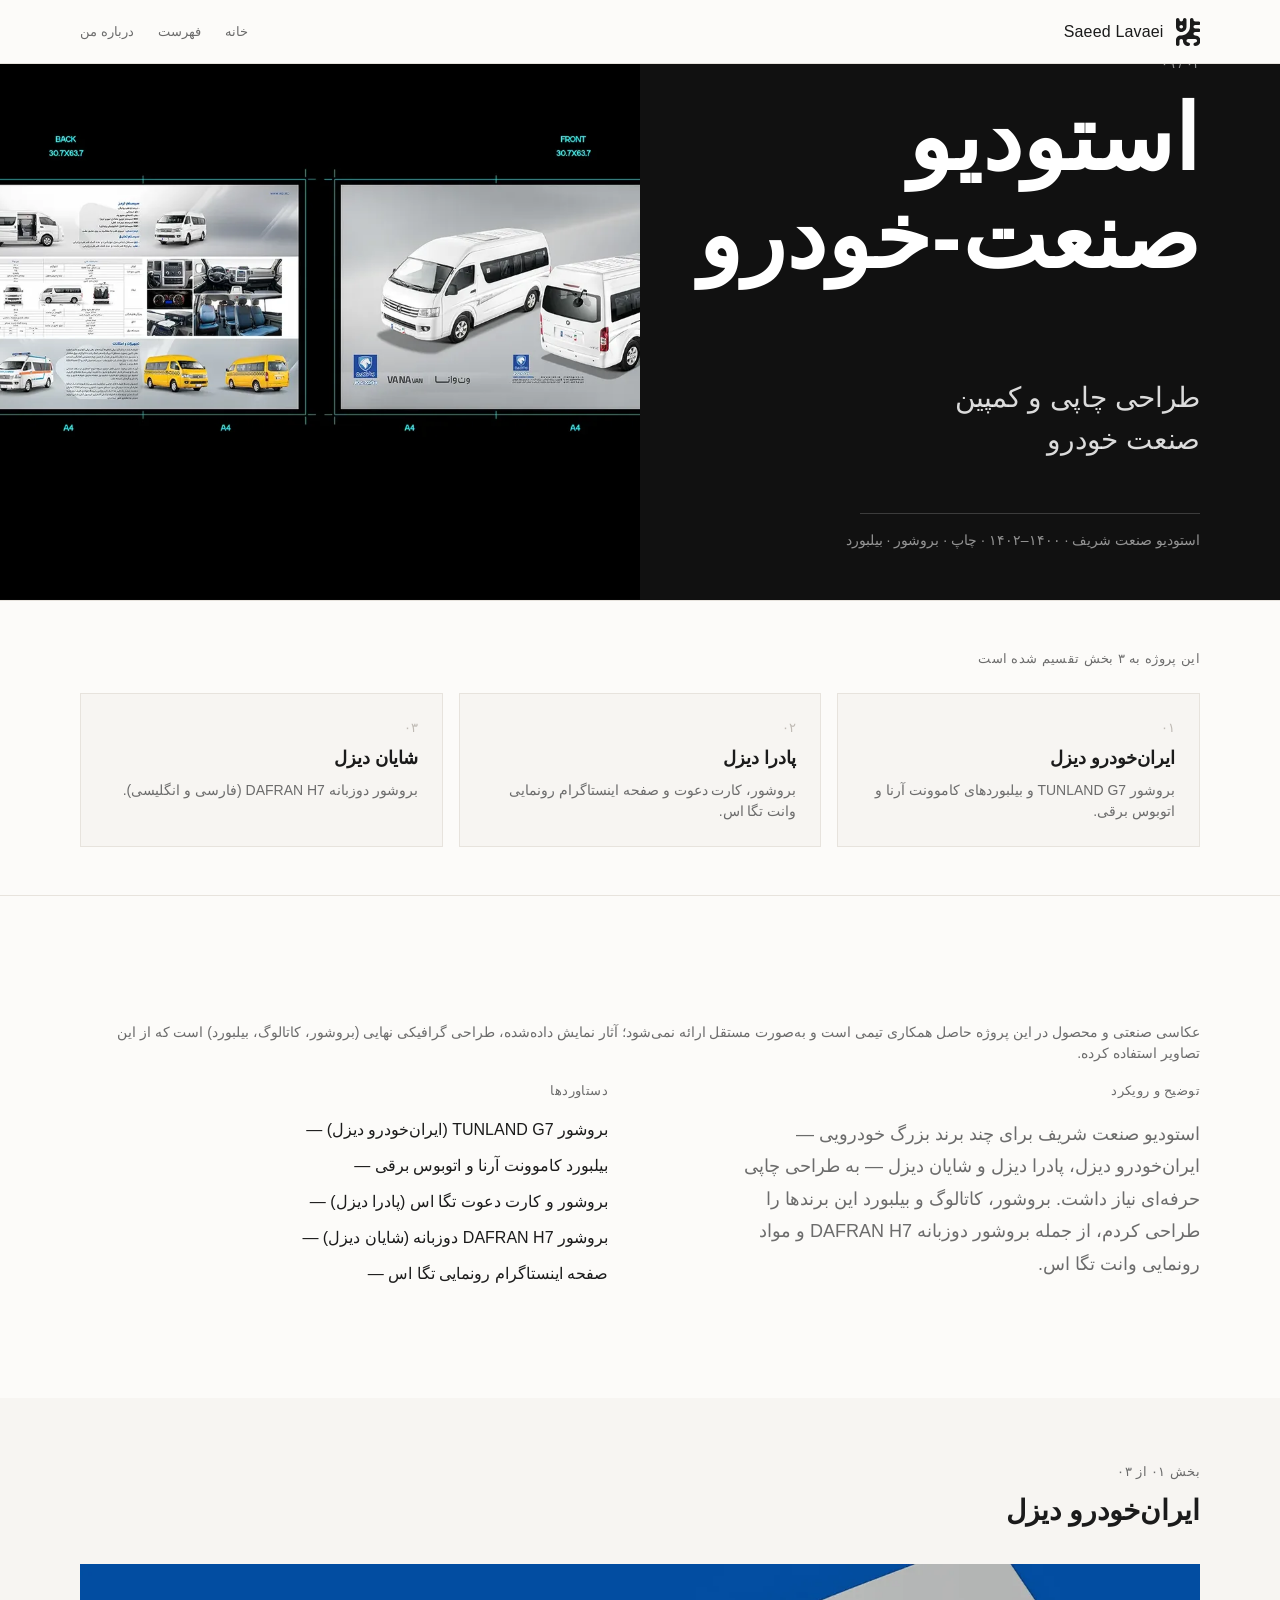
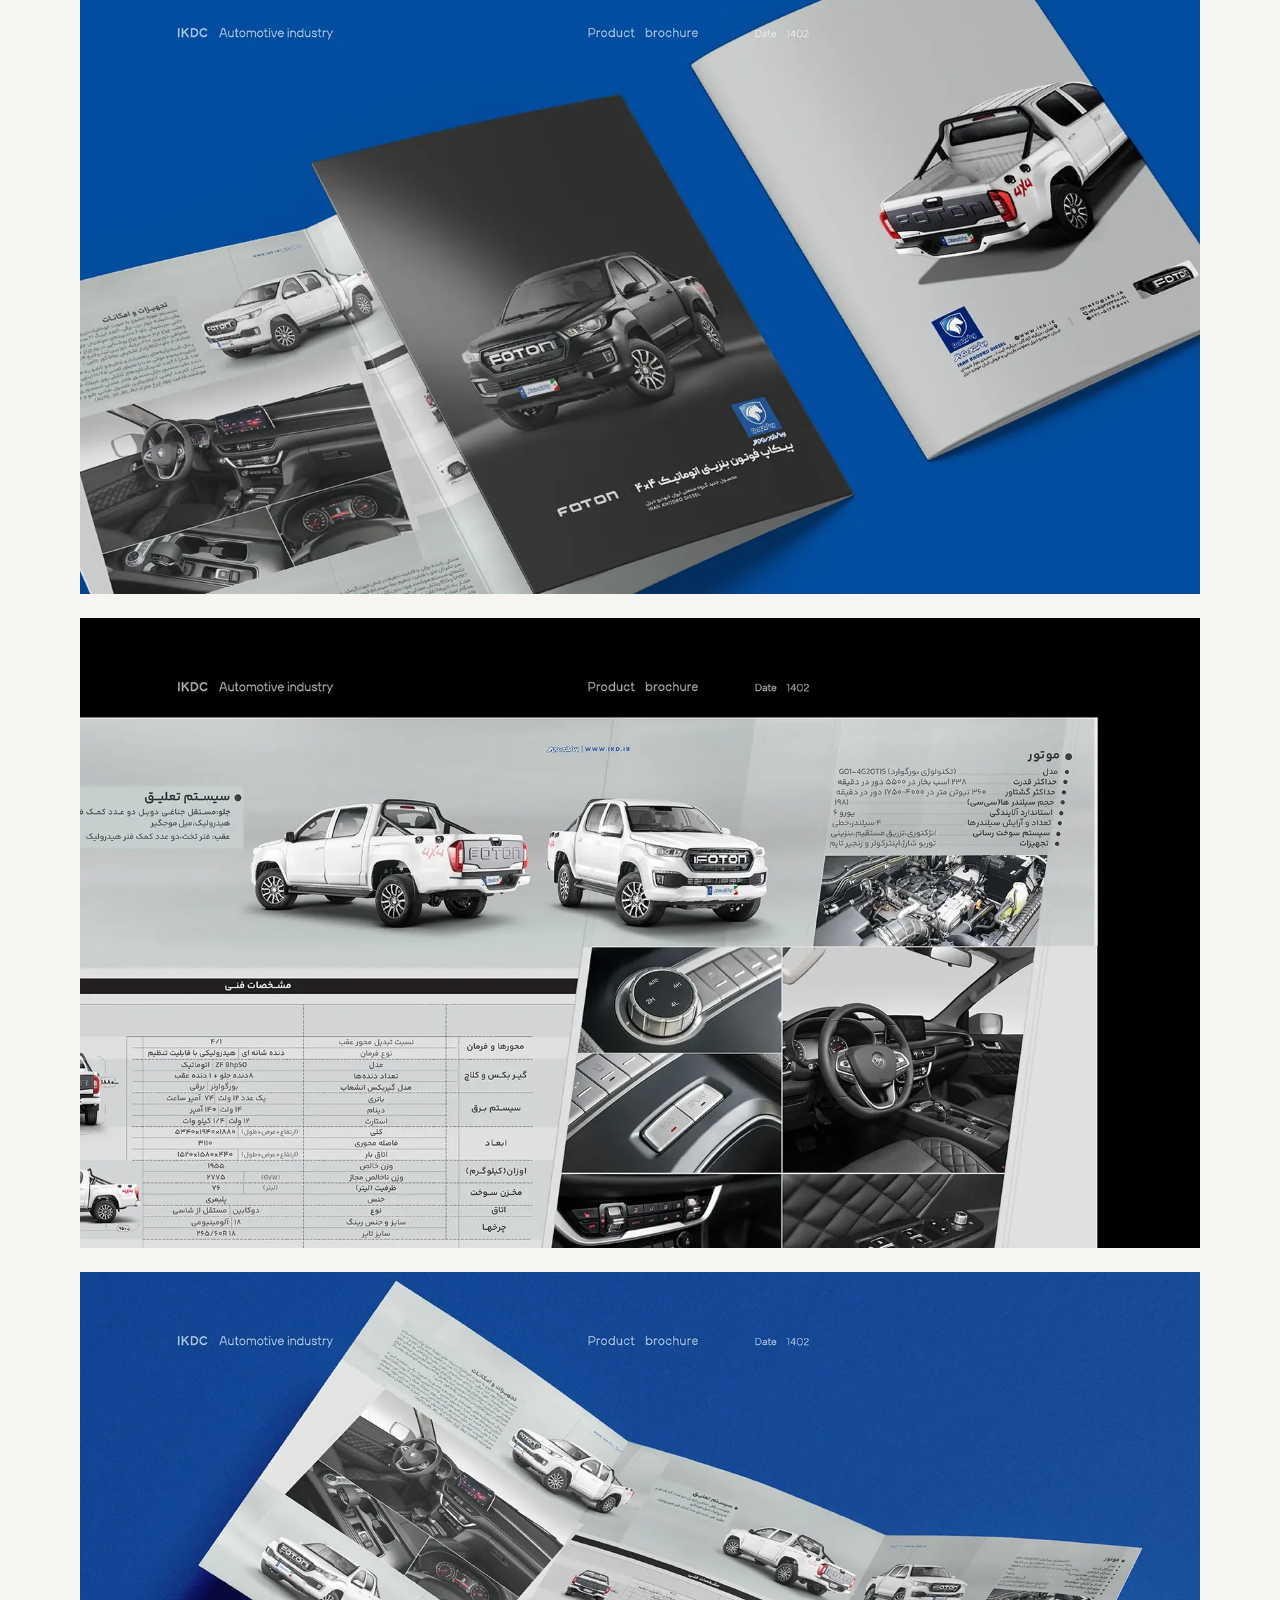
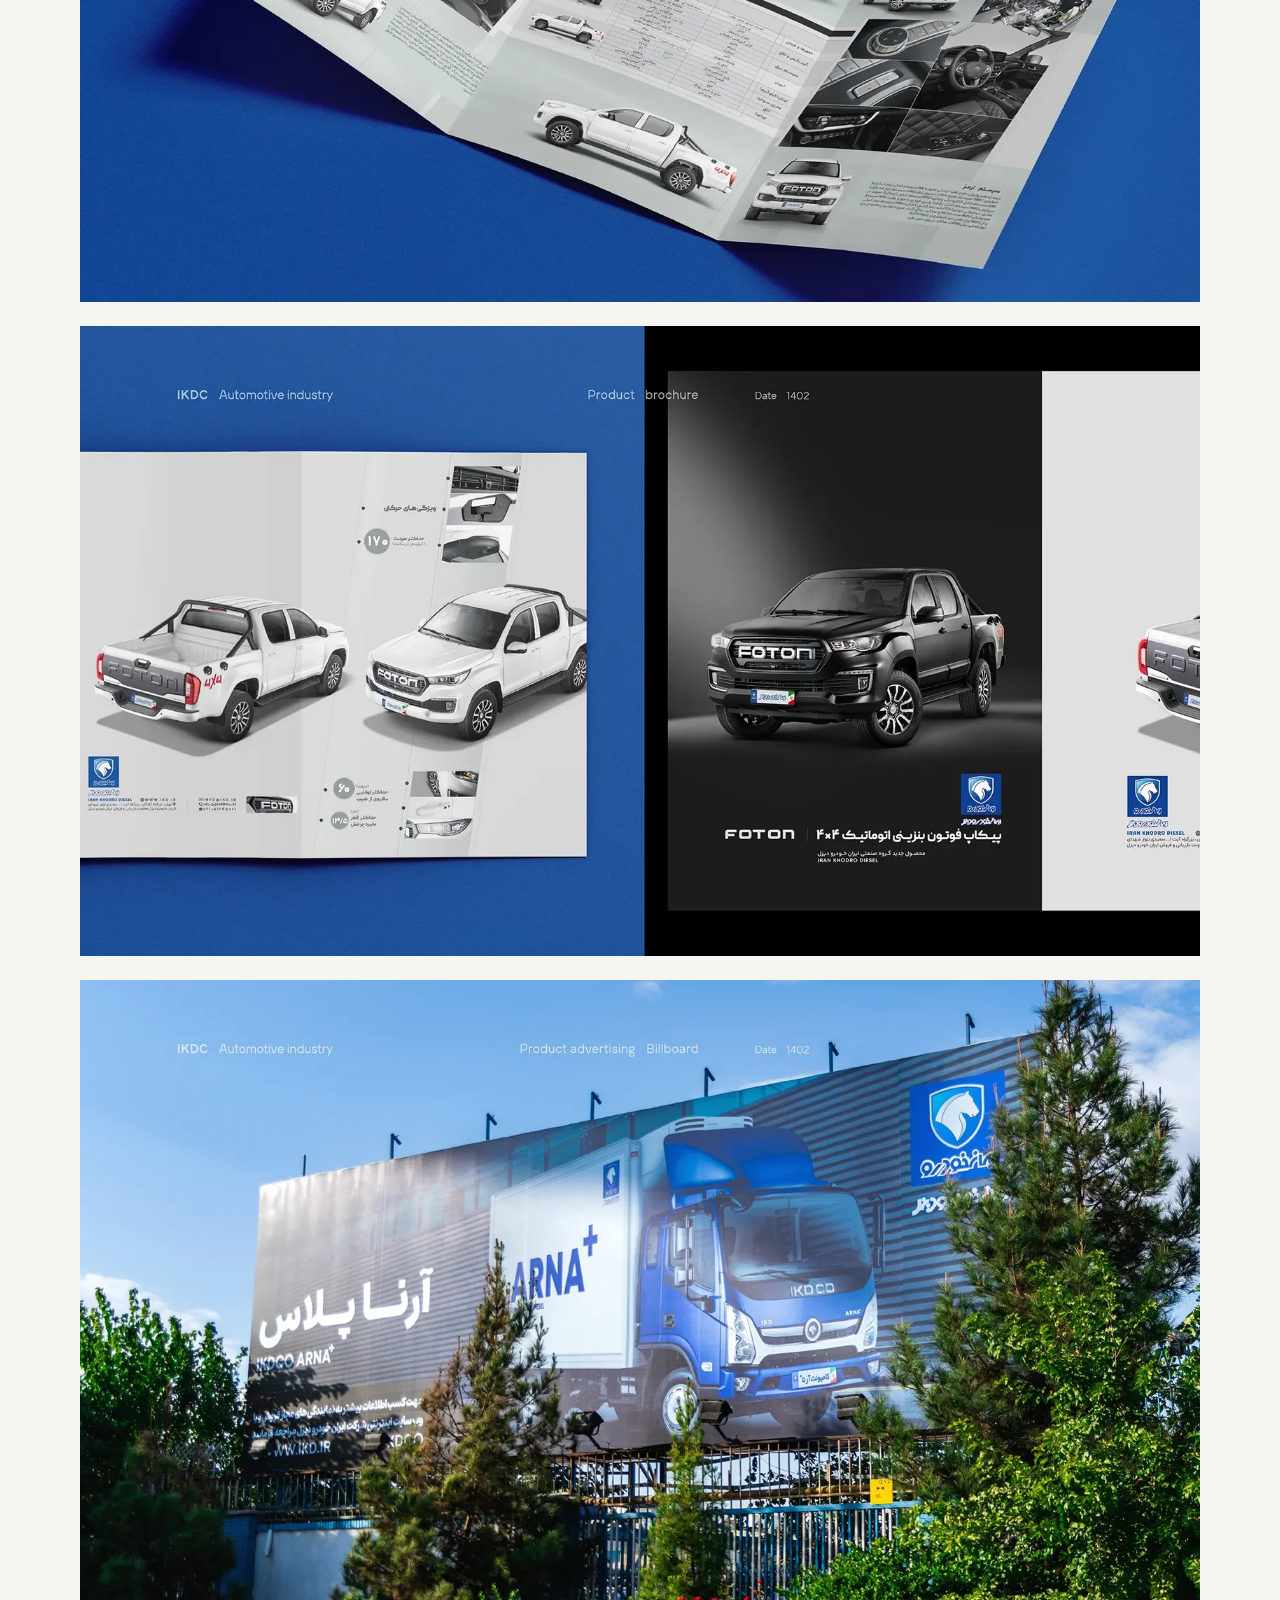
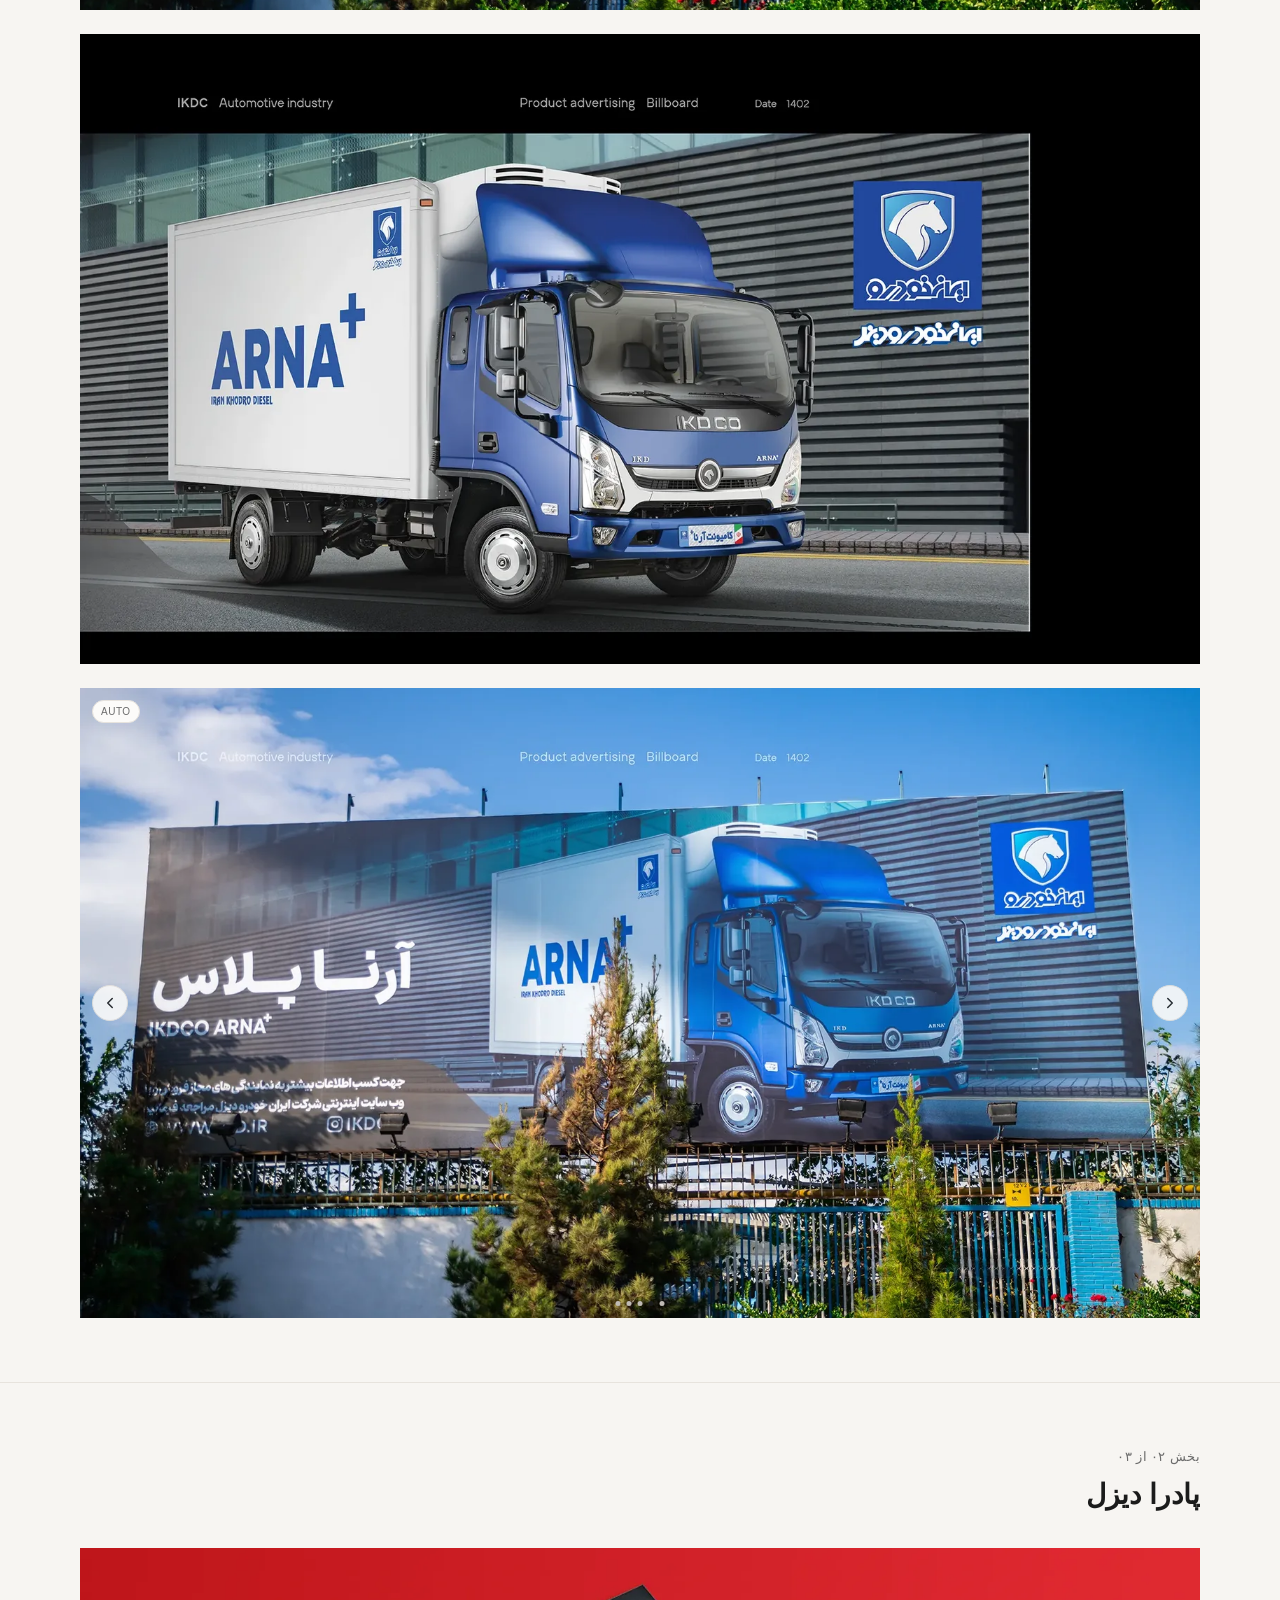
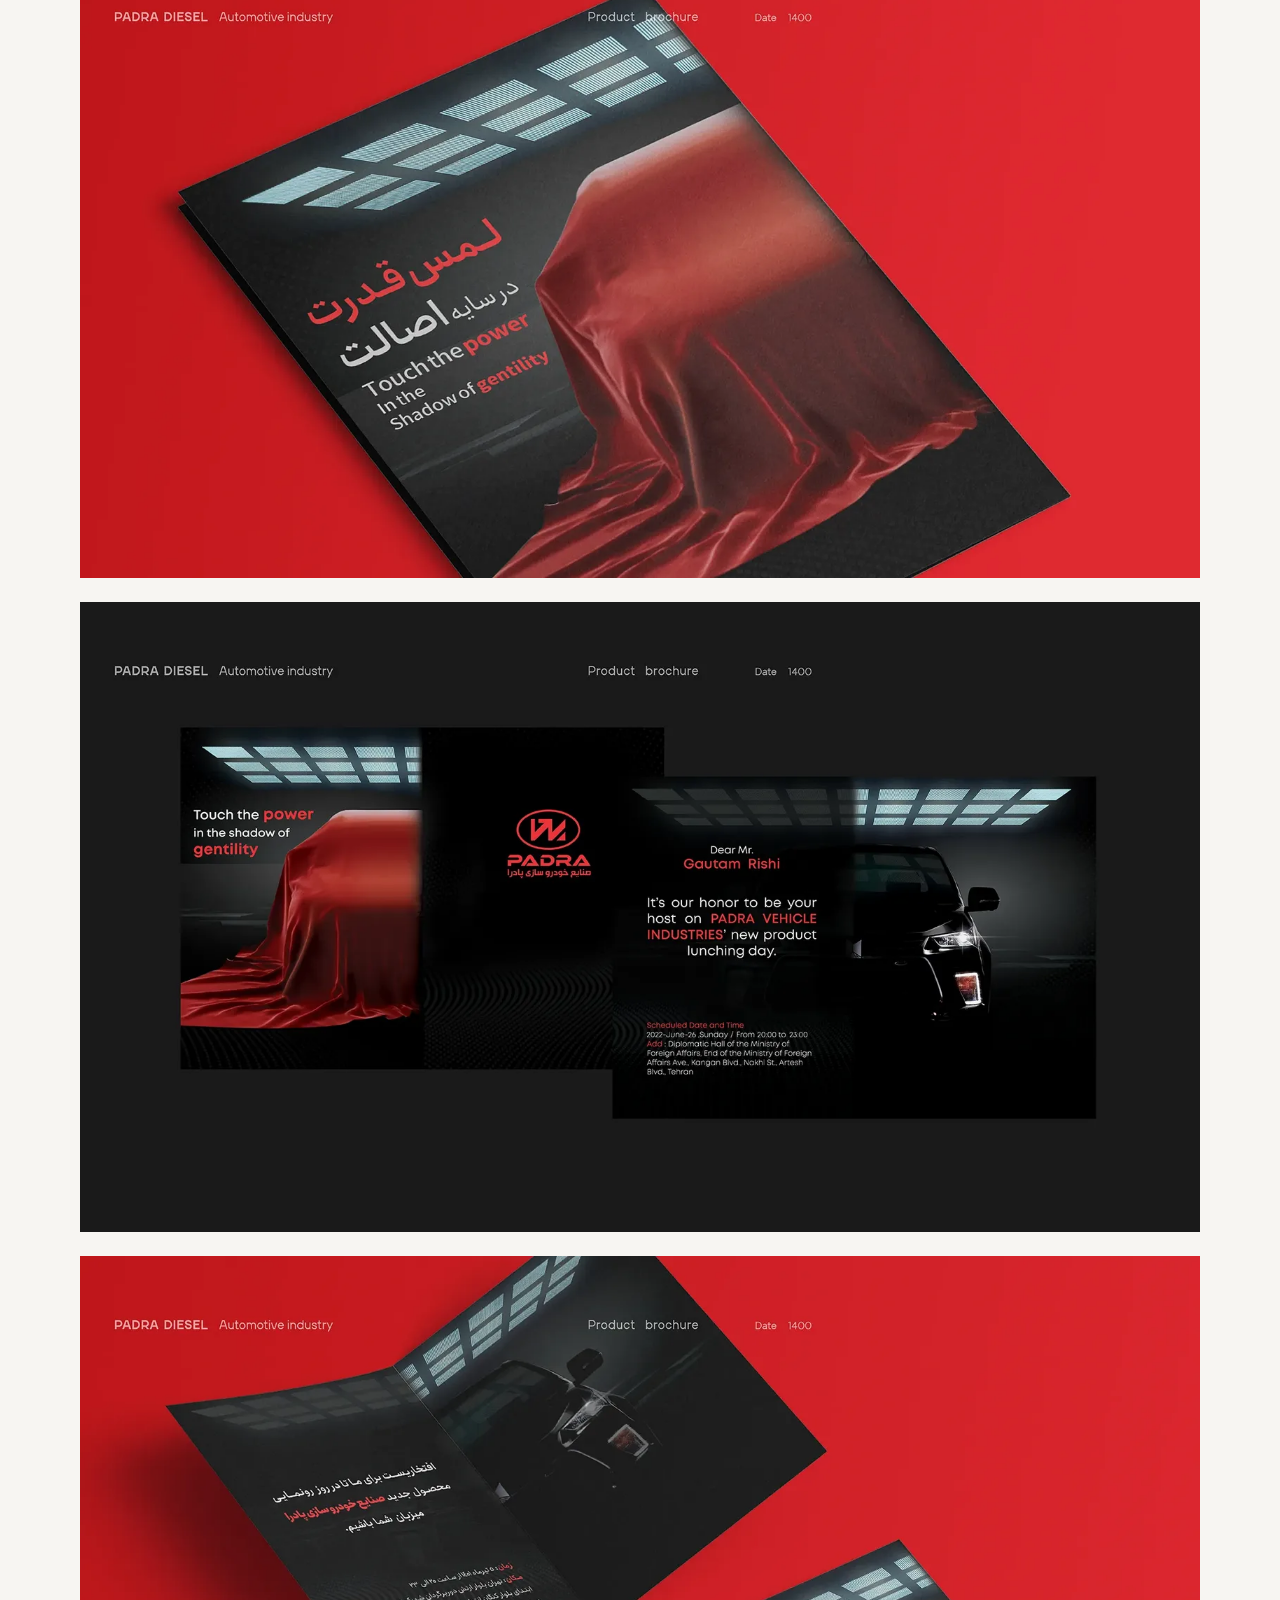
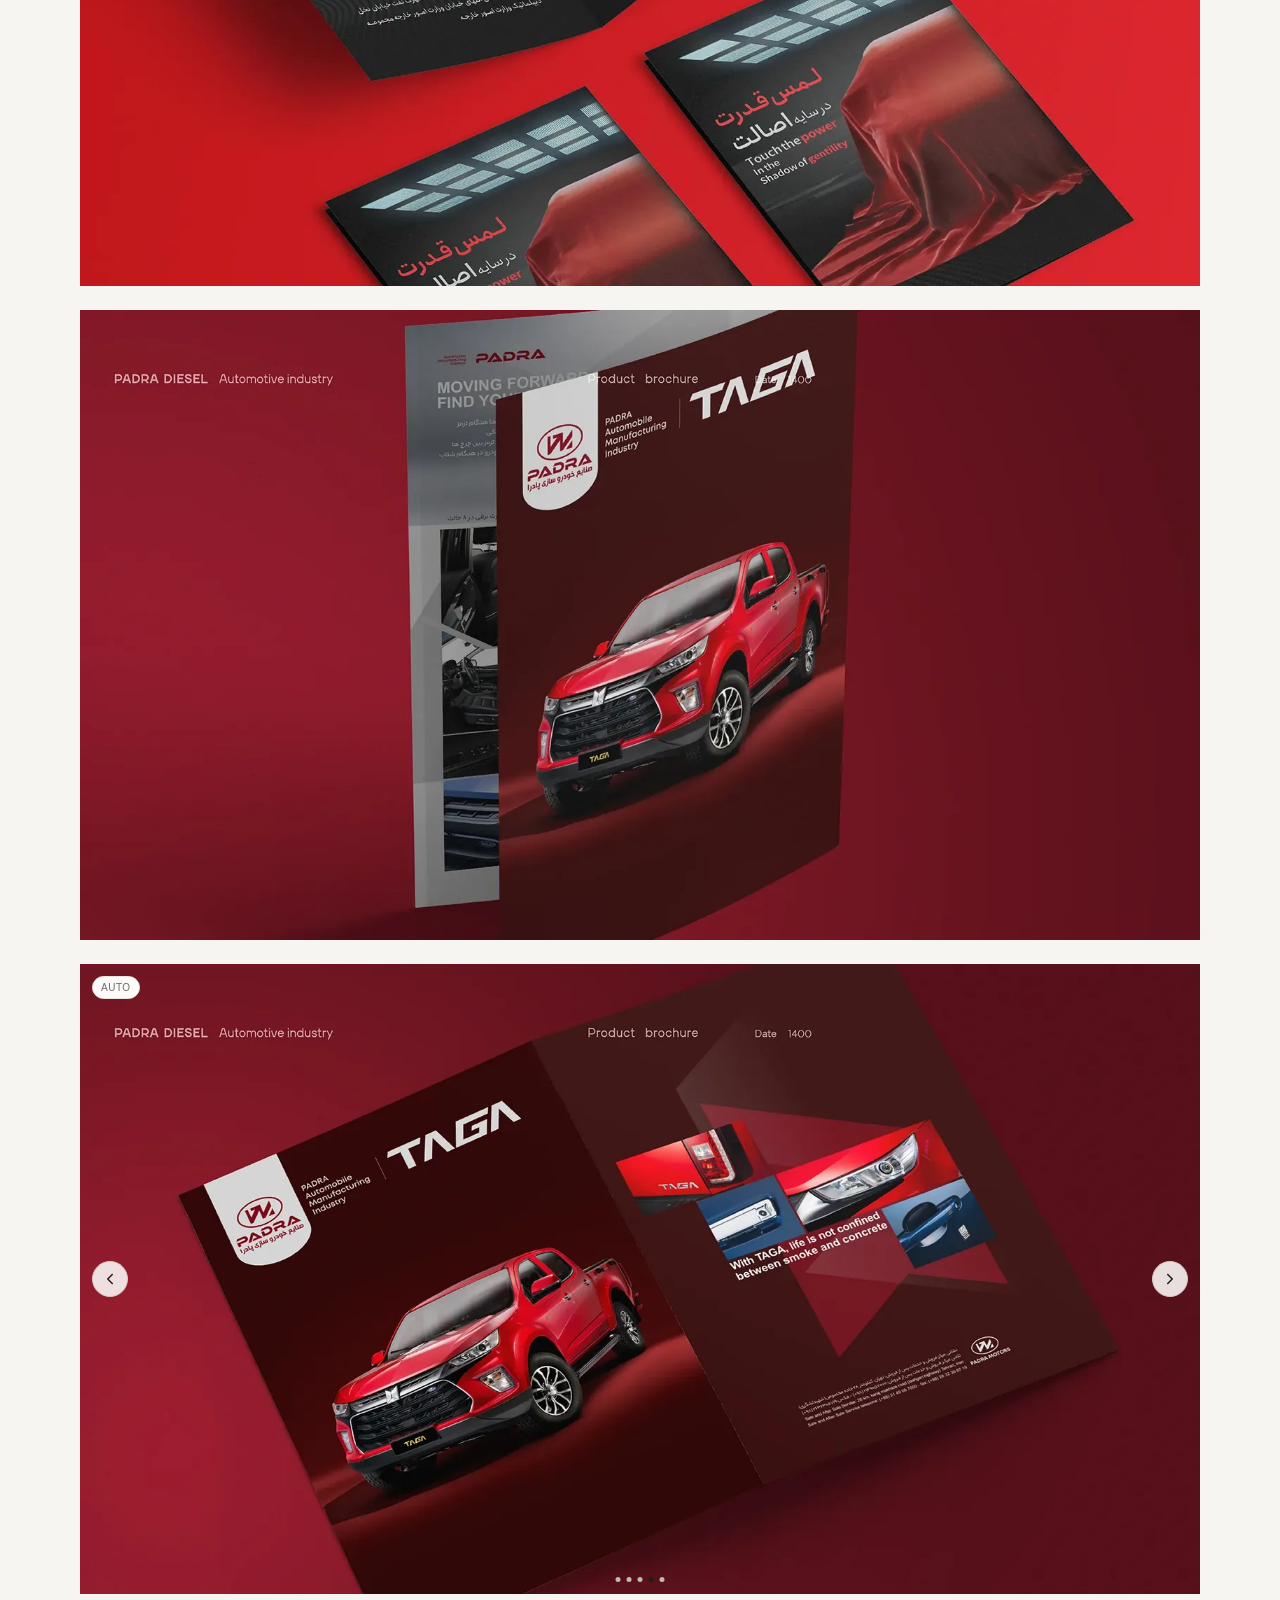
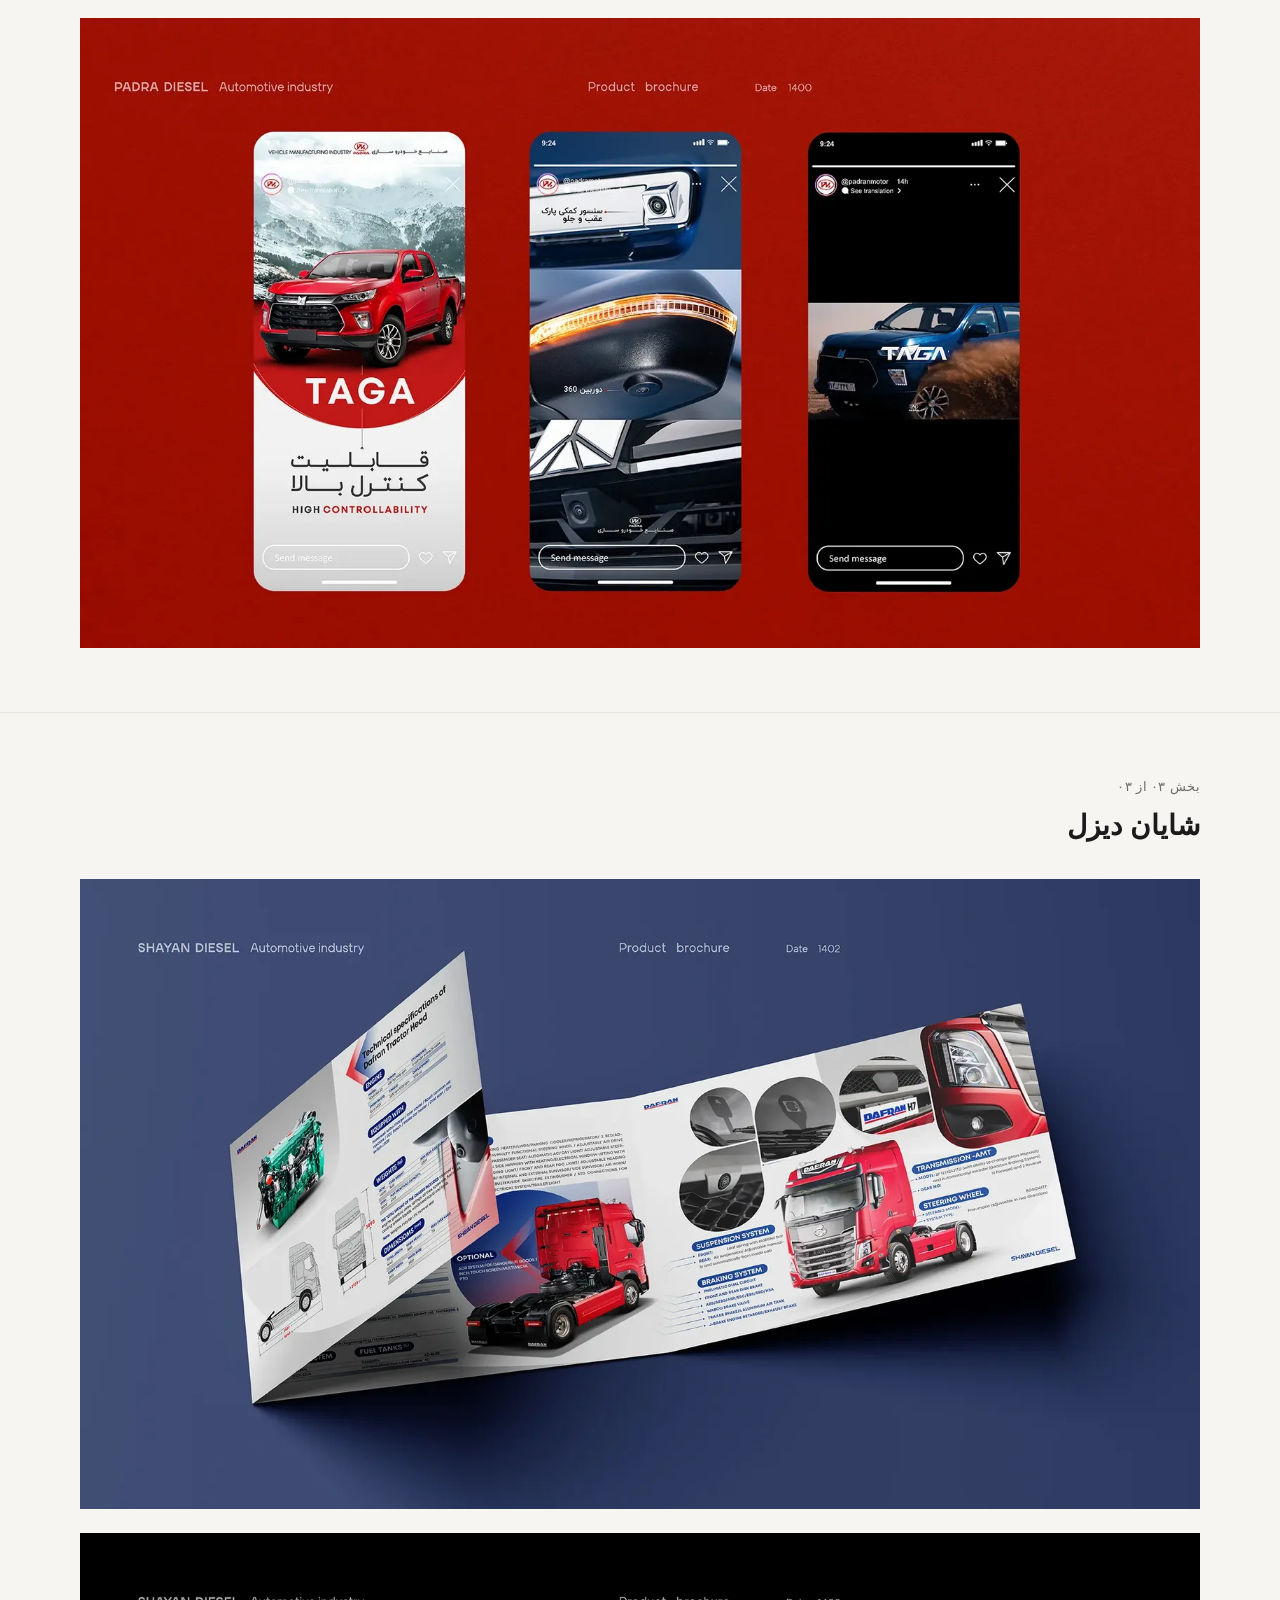
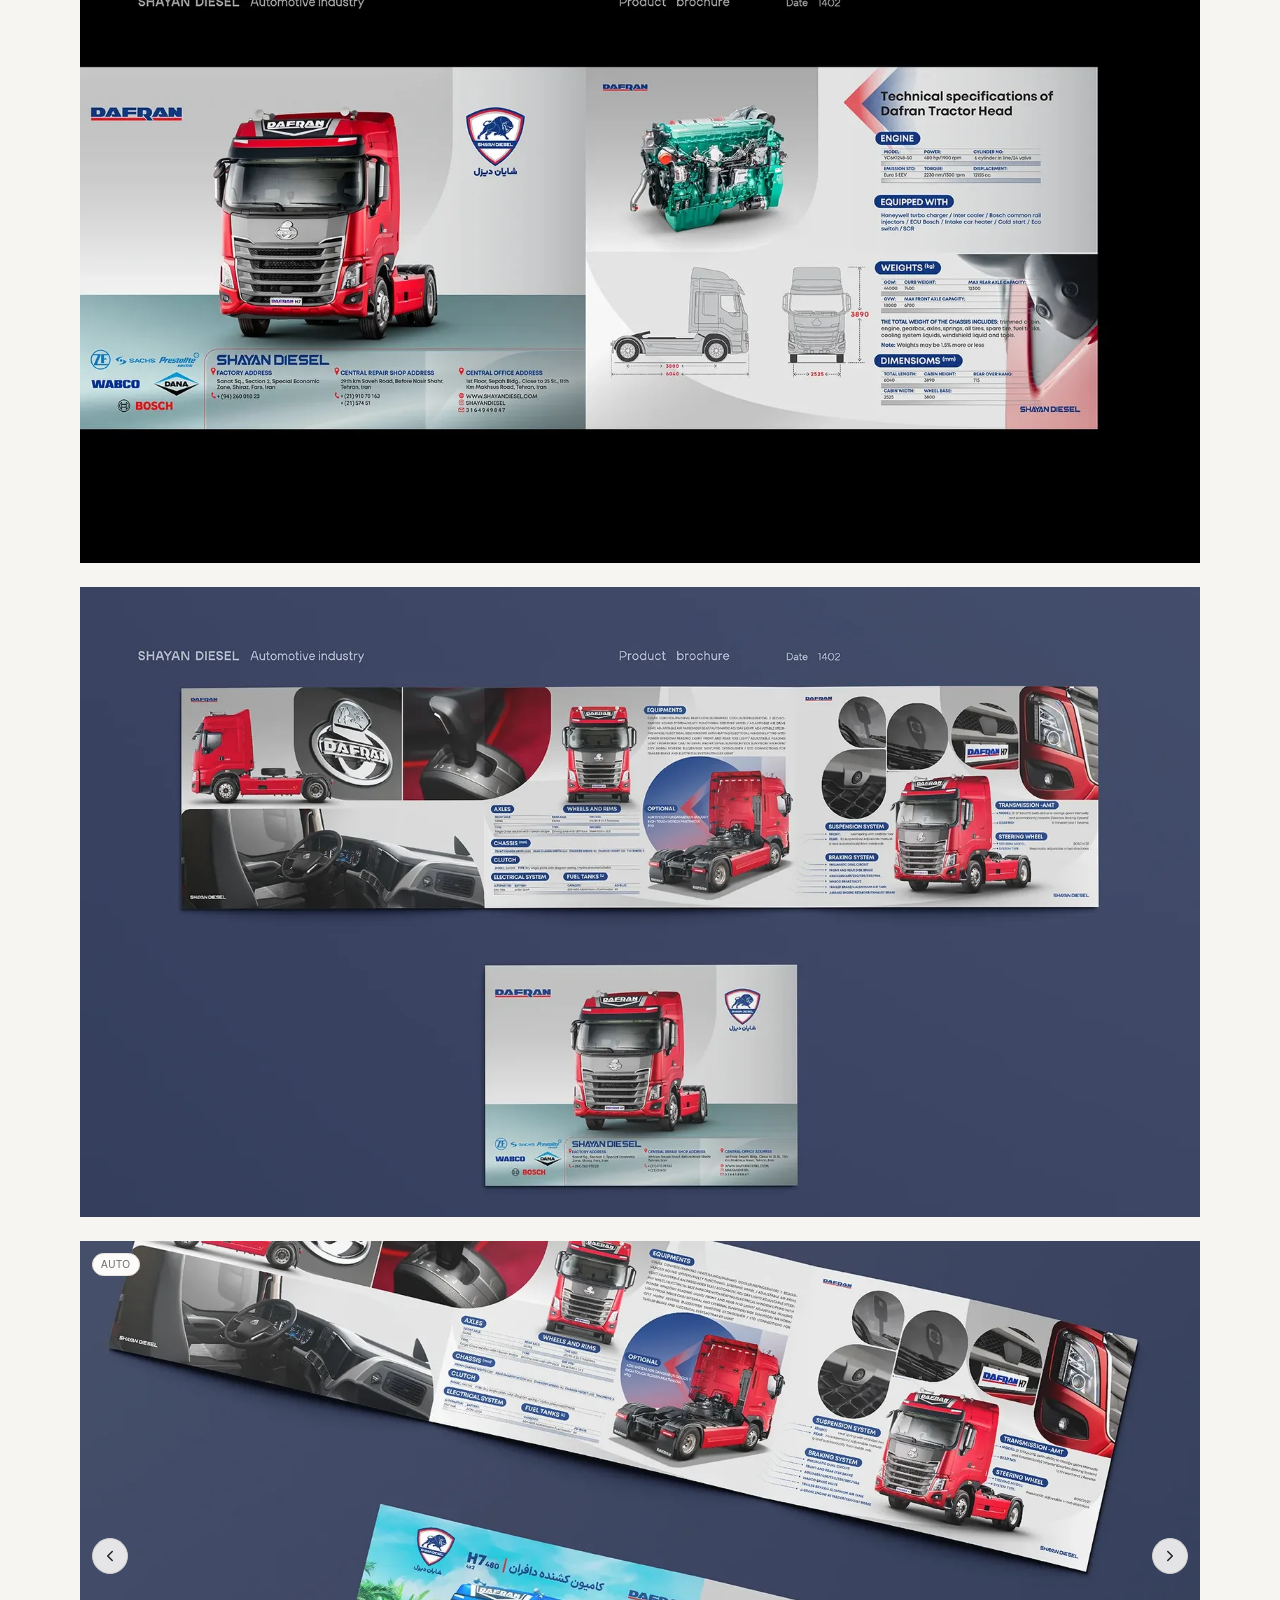
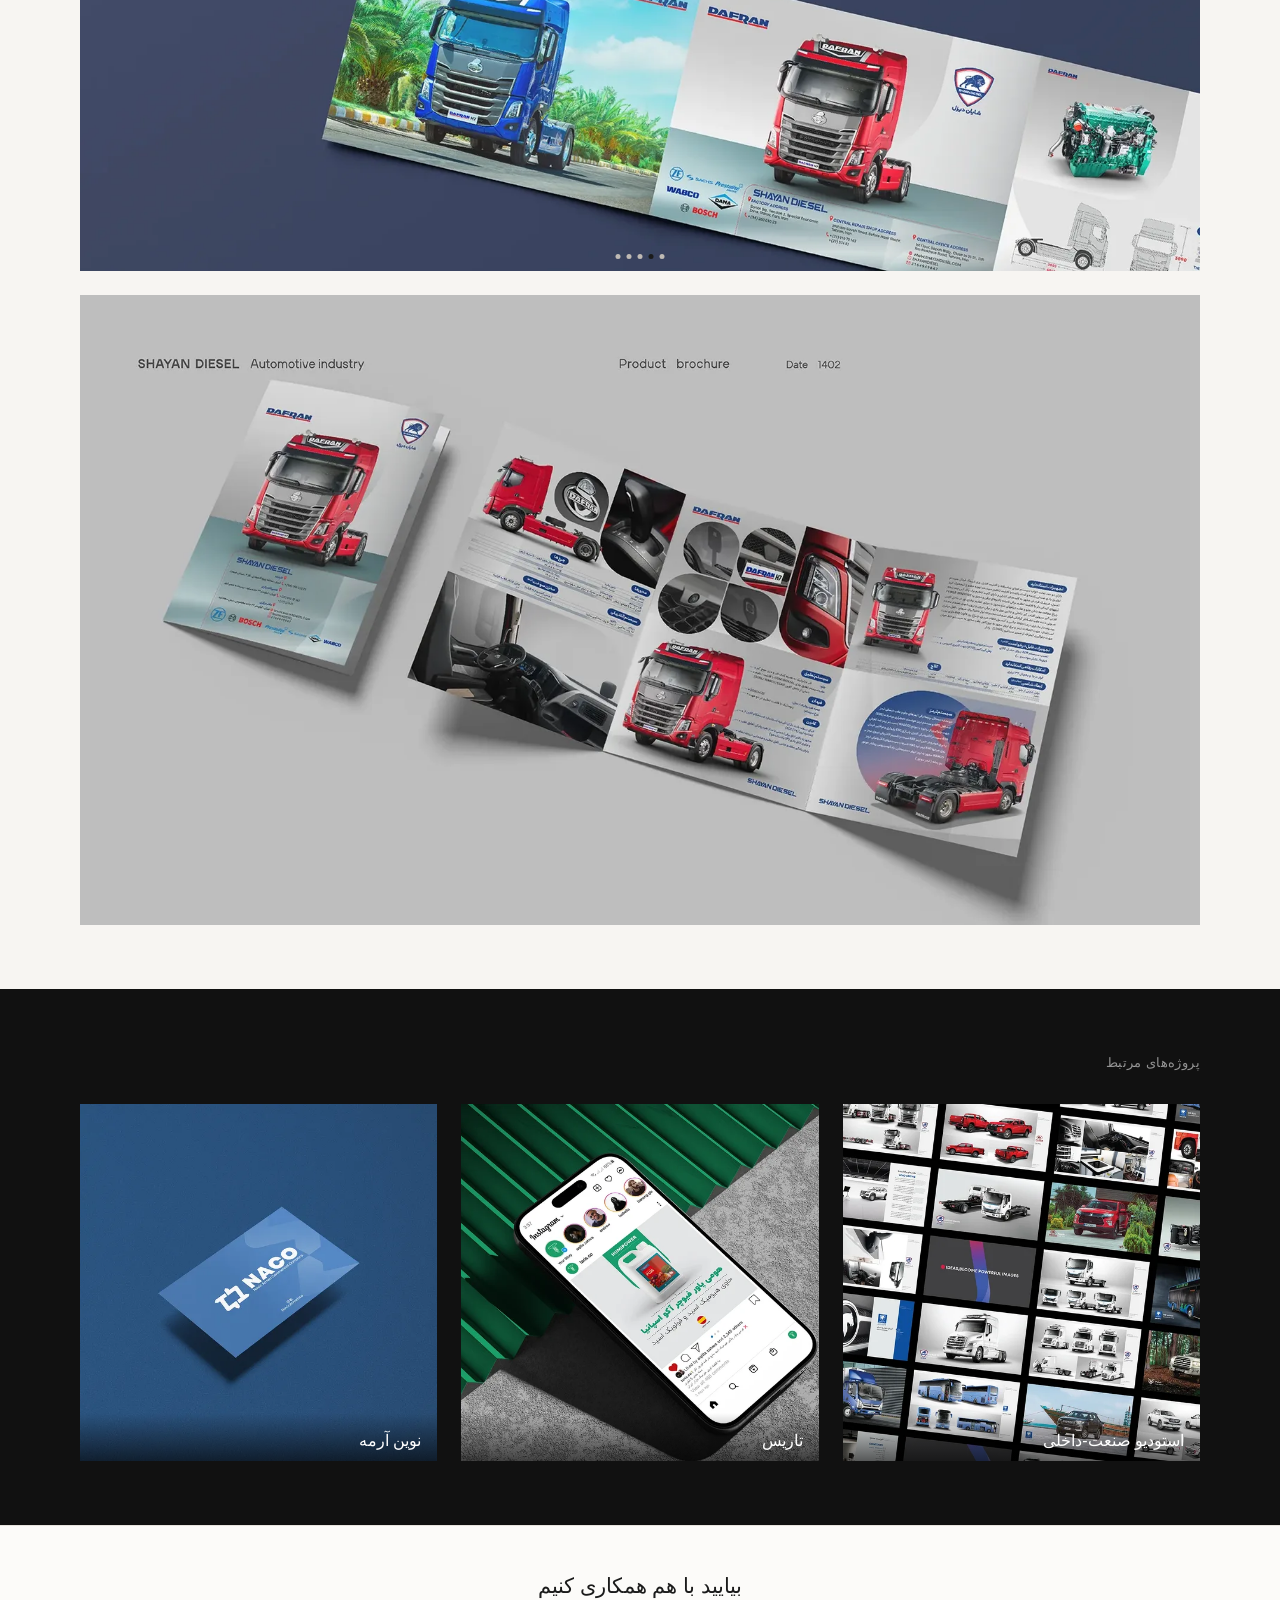
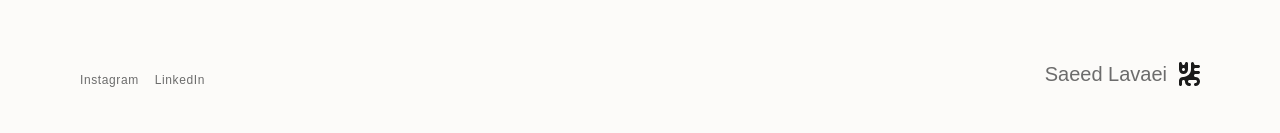
==== commit aa4407eb: "Add written content pass: Hero bio, About & Contact (real email/LinkedIn), FAQ answers, and brief/ap" ====
--- a/automotive.html
+++ b/automotive.html
@@ -81,7 +81,7 @@
       </div>
       <div class="case-brief__col" data-reveal>
         <span class="case-brief__heading">توضیح و رویکرد</span>
-        <p class="case-brief__text">متن نمونه — ۲ تا ۳ جمله. زمینه پروژه، نیاز کارفرما، و رویکرد طراح. ساده و مستقیم.</p>
+        <p class="case-brief__text">استودیو صنعت شریف برای چند برند بزرگ خودرویی — ایران‌خودرو دیزل، پادرا دیزل و شایان دیزل — به طراحی چاپی حرفه‌ای نیاز داشت. بروشور، کاتالوگ و بیلبورد این برندها را طراحی کردم، از جمله بروشور دوزبانه DAFRAN H7 و مواد رونمایی وانت تگا اس.</p>
       </div>
     </div>
   </div>
--- a/styles.css
+++ b/styles.css
@@ -267,6 +267,9 @@
   overflow: hidden;
 }
 .hero__grid {
+  max-width: var(--content-max);
+  margin-inline: auto;
+  padding-inline: var(--margin-x);
   display: grid;
   grid-template-columns: 48% 1fr;
   column-gap: var(--sp-8);
@@ -277,7 +280,6 @@
 .hero__illu-col {
   position: relative;
   height: calc(100% - var(--sp-8) * 2);
-  margin-inline-start: var(--margin-x);
   border-radius: var(--radius-lg);
   background: var(--color-black);
   overflow: hidden;
@@ -289,7 +291,6 @@
   flex-direction: column;
   align-items: flex-start;
   padding-inline-end: var(--margin-x);
-  padding-inline-start: max(var(--sp-8), calc((100vw - var(--content-max)) / 2 + var(--margin-x)));
   text-align: right;
   direction: rtl;
 }
@@ -323,7 +324,7 @@
 
 @media (max-width: 900px) {
   .hero { height: auto; }
-  .hero__grid { grid-template-columns: 1fr; height: auto; padding-block: var(--sp-6); }
+  .hero__grid { grid-template-columns: 1fr; height: auto; padding-inline: 0; padding-block: var(--sp-6); }
   .hero__illu-col { height: 320px; margin: 0 var(--sp-5); }
   .hero__content-col { text-align: center; align-items: center; padding: var(--sp-7) var(--sp-5) 0; }
   .hero__deco-line, .hero__bio, .hero__rule, .hero__stats { margin-inline: auto; }
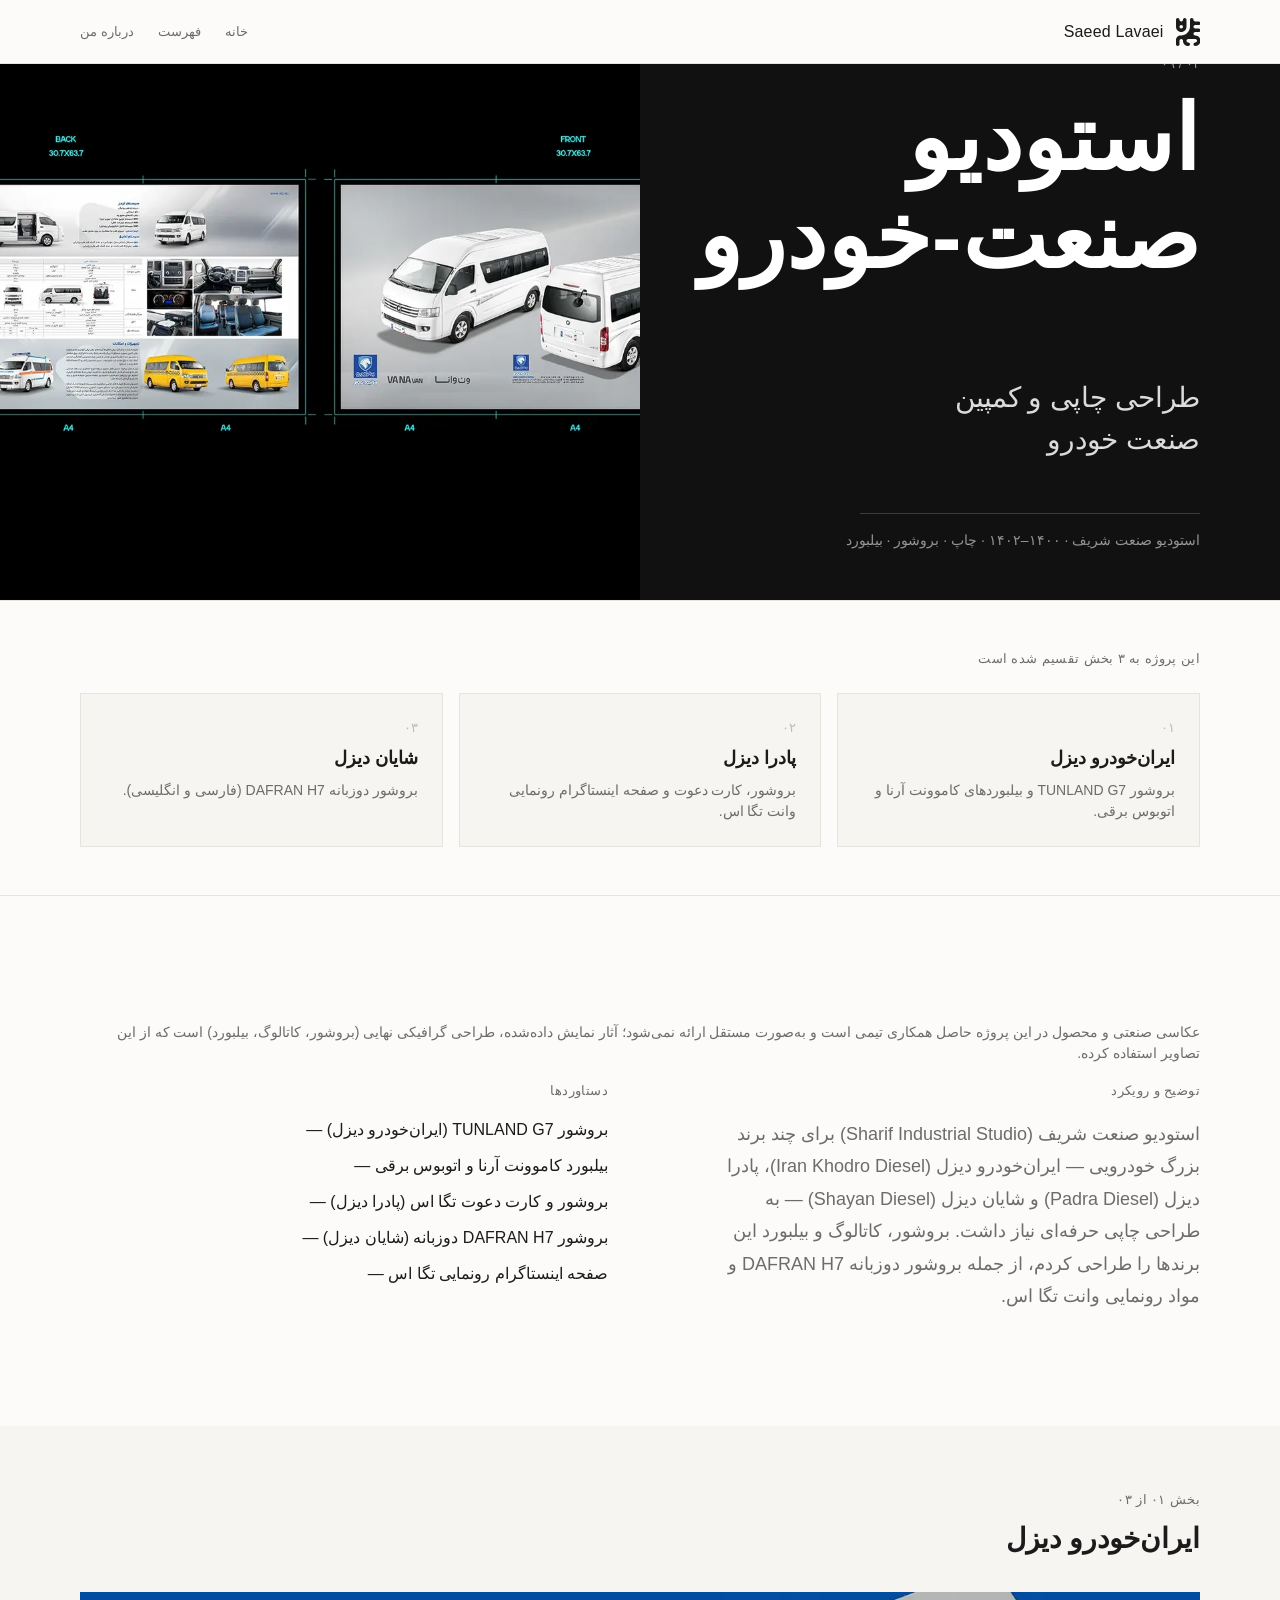
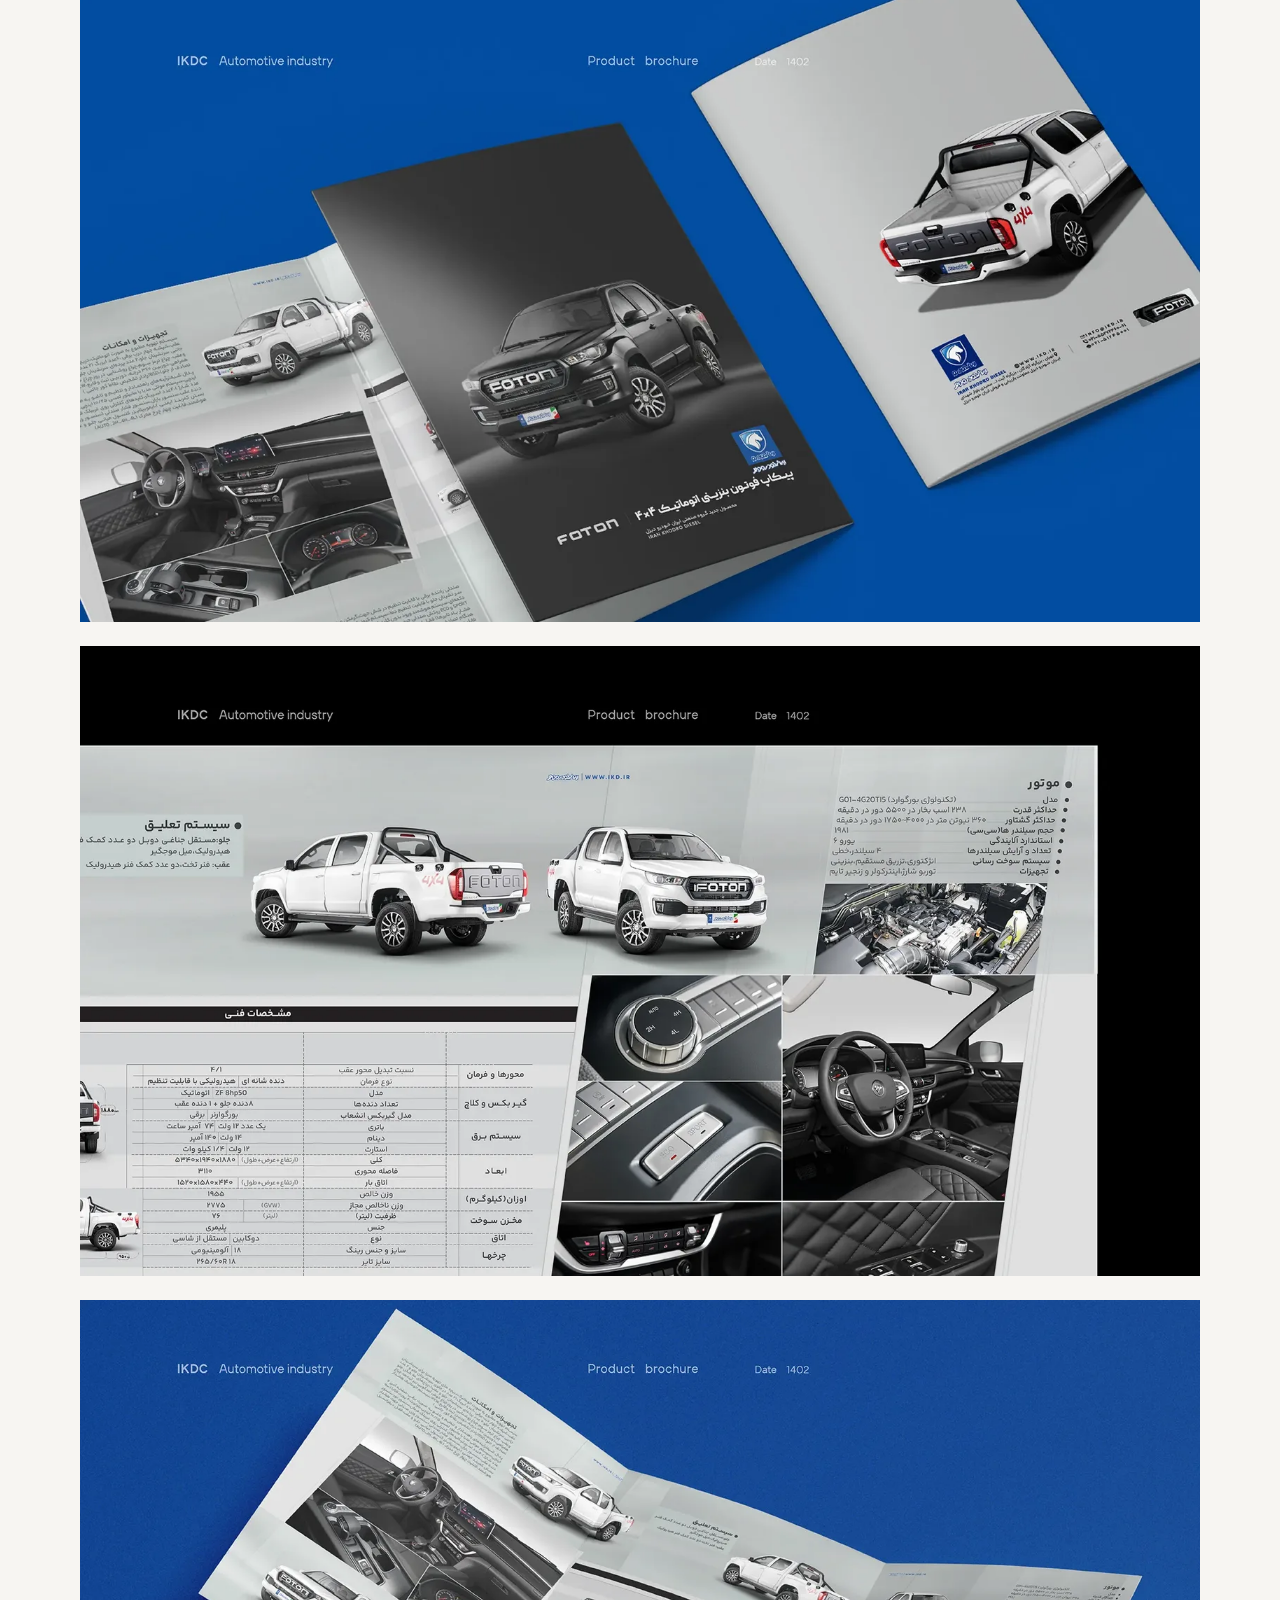
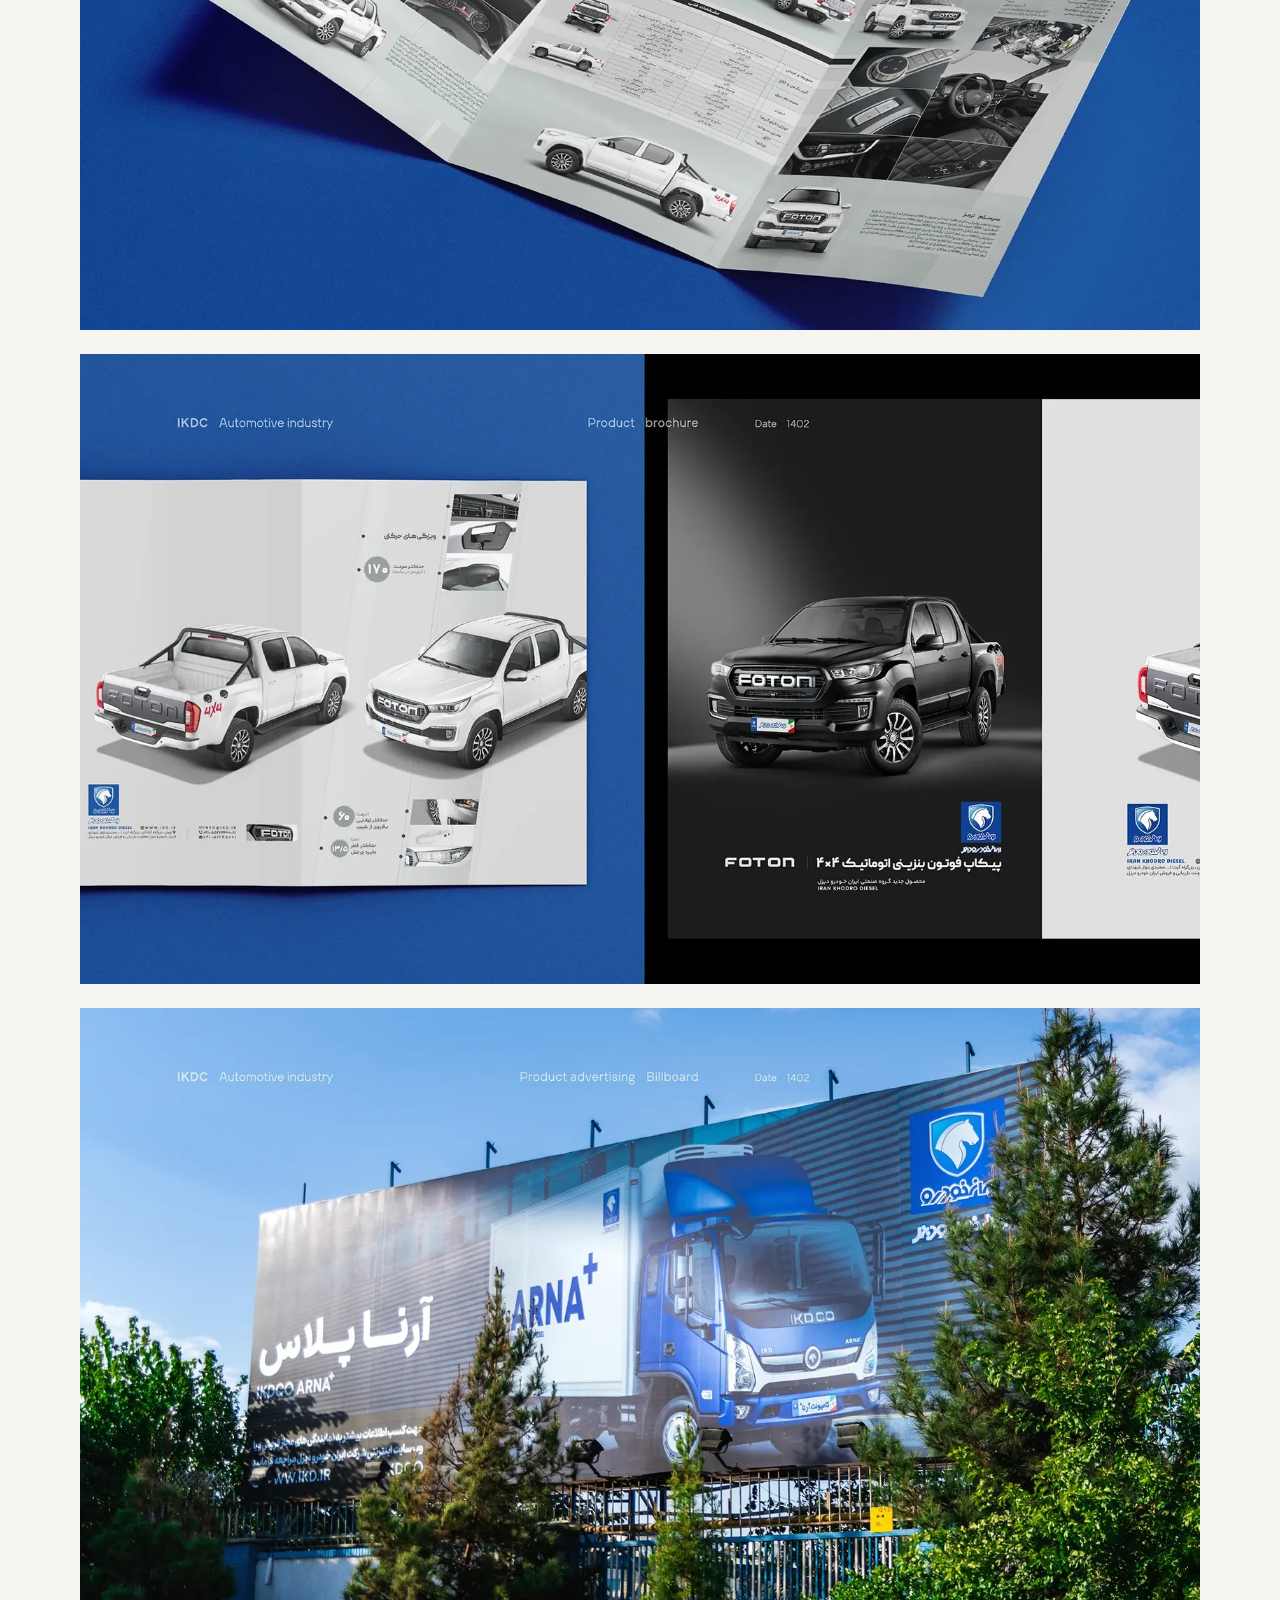
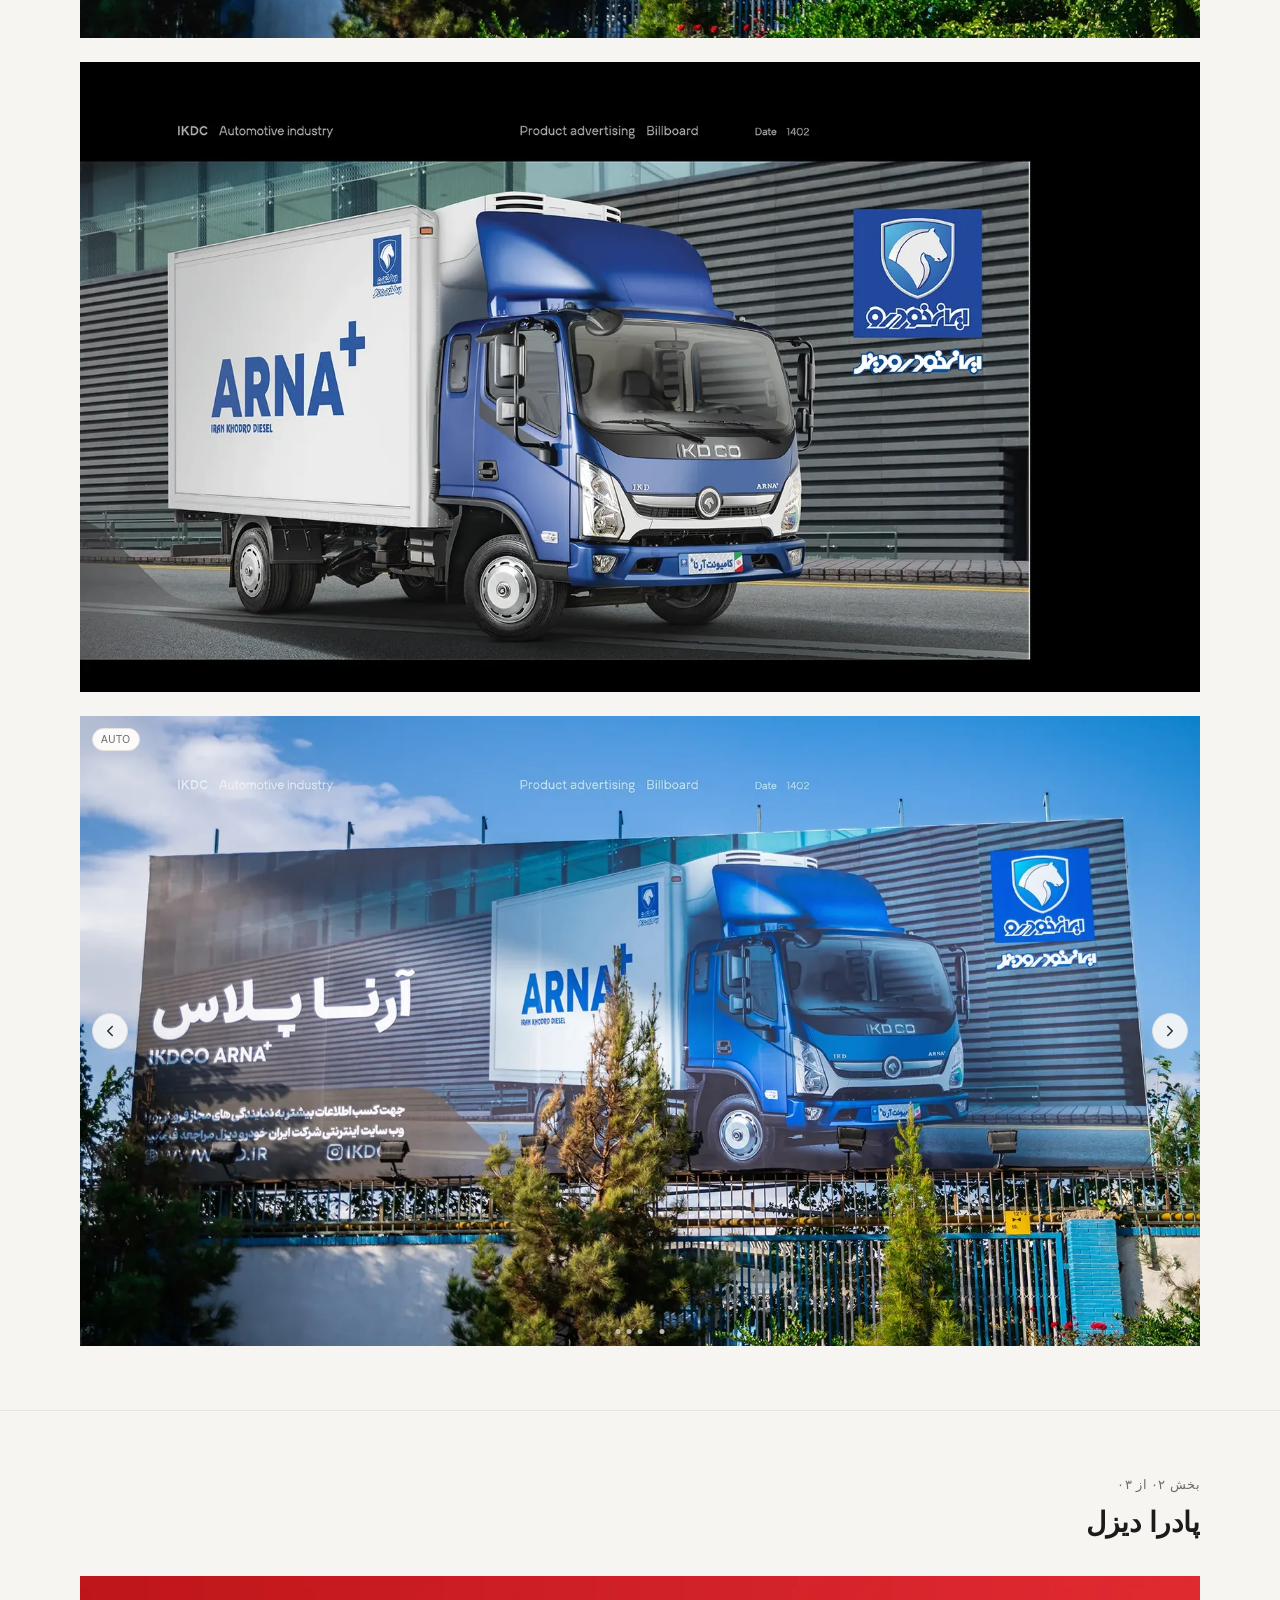
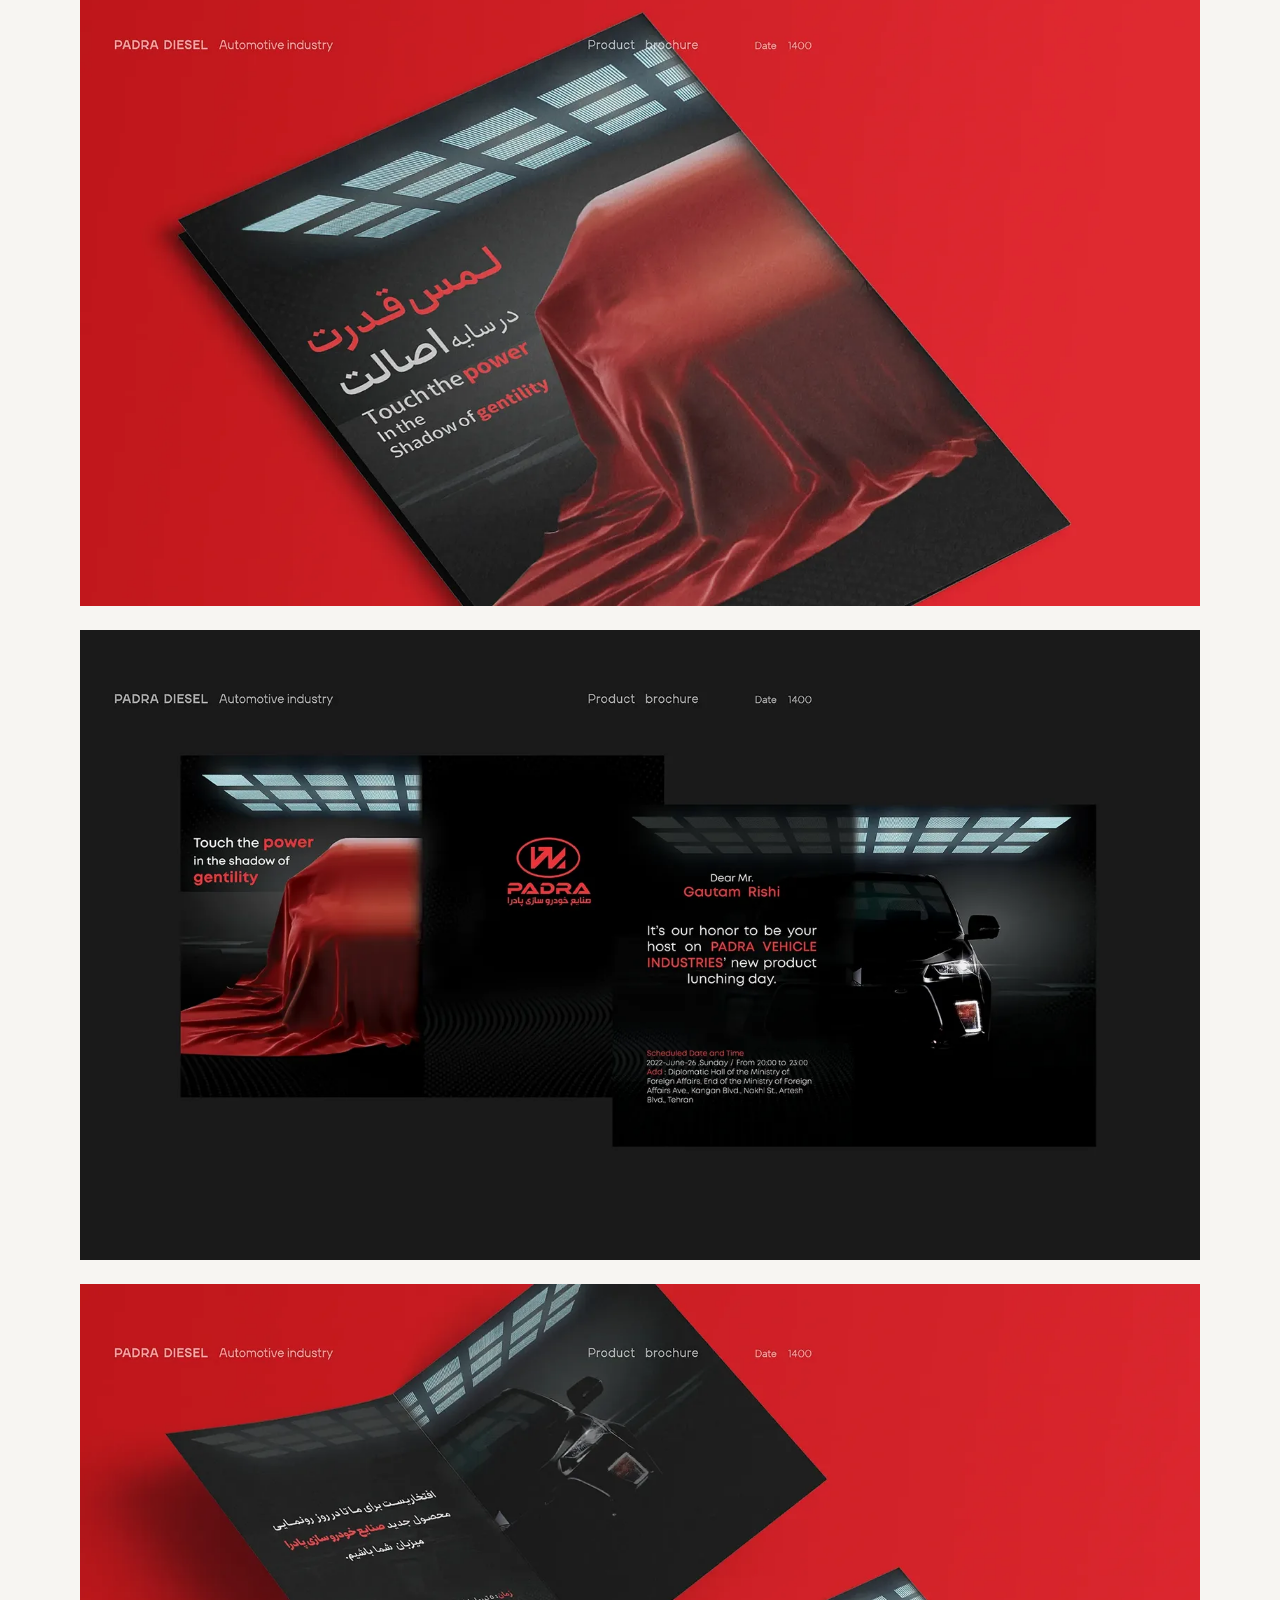
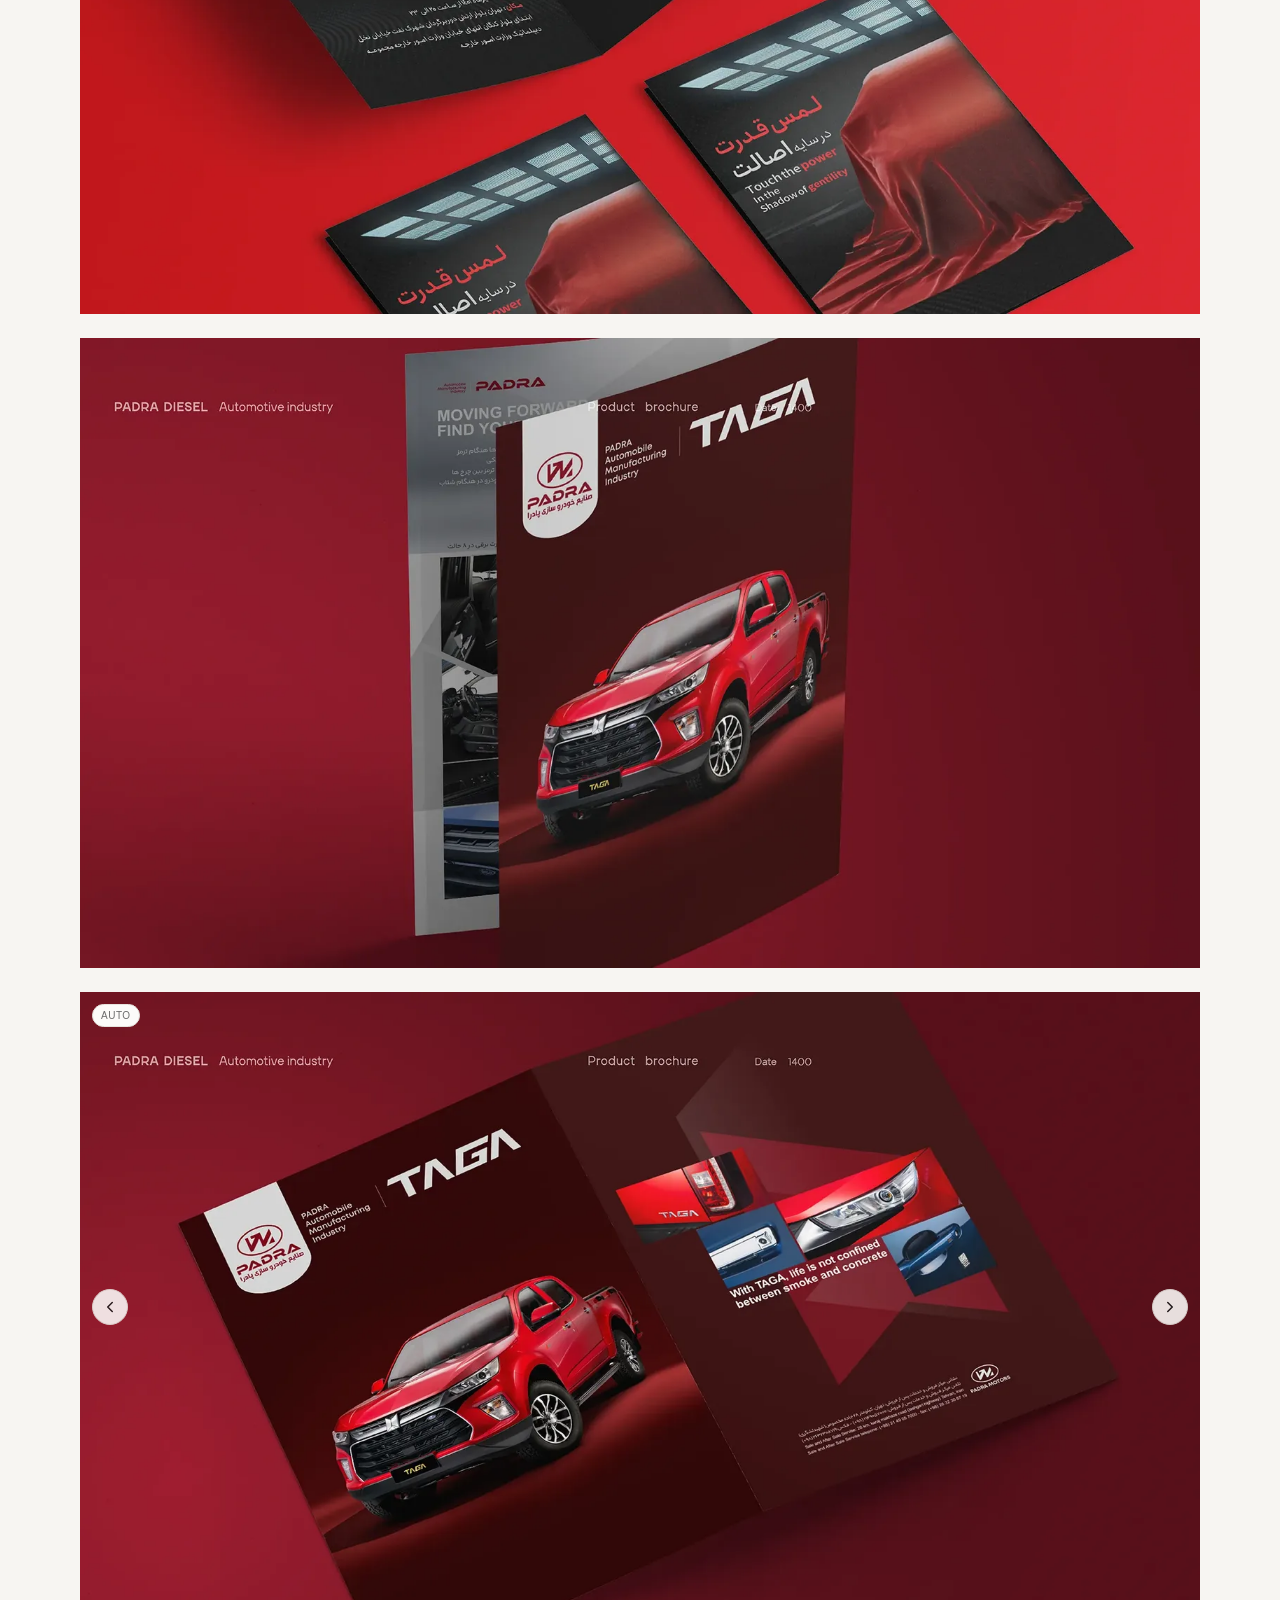
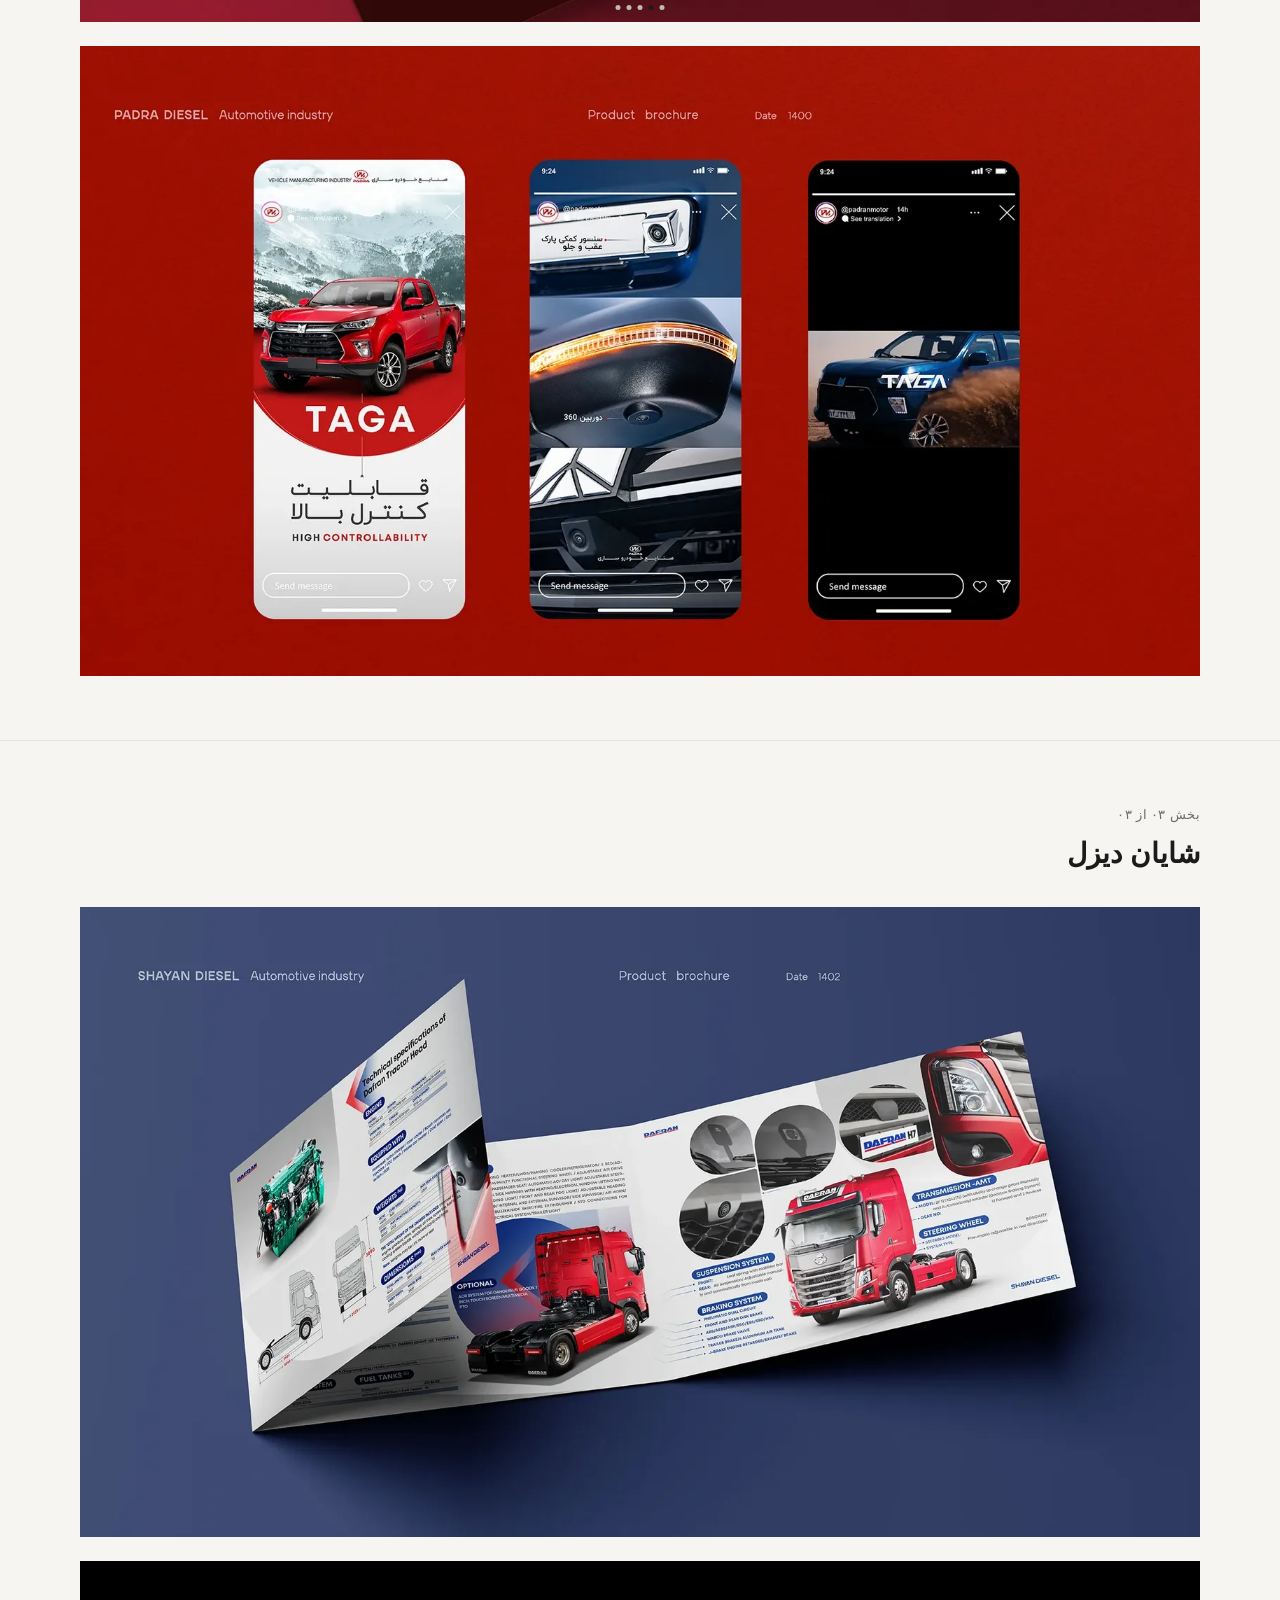
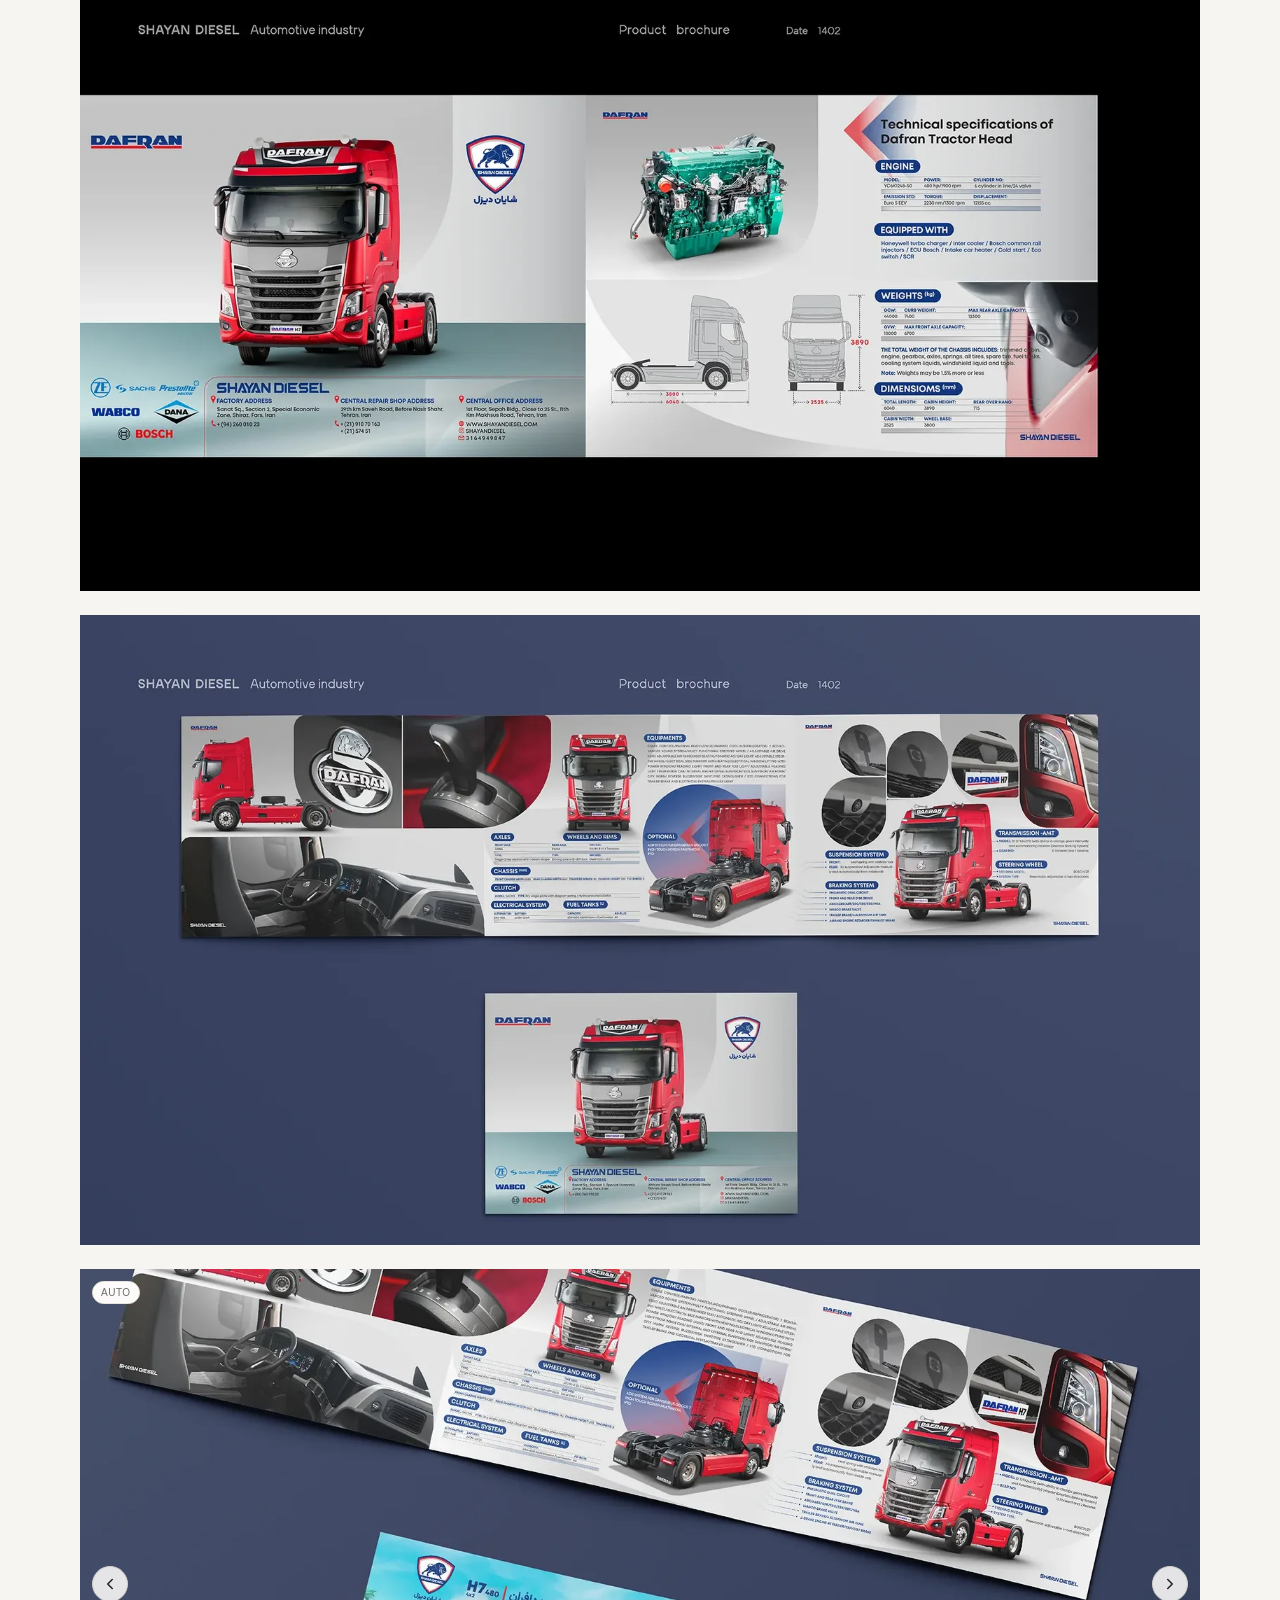
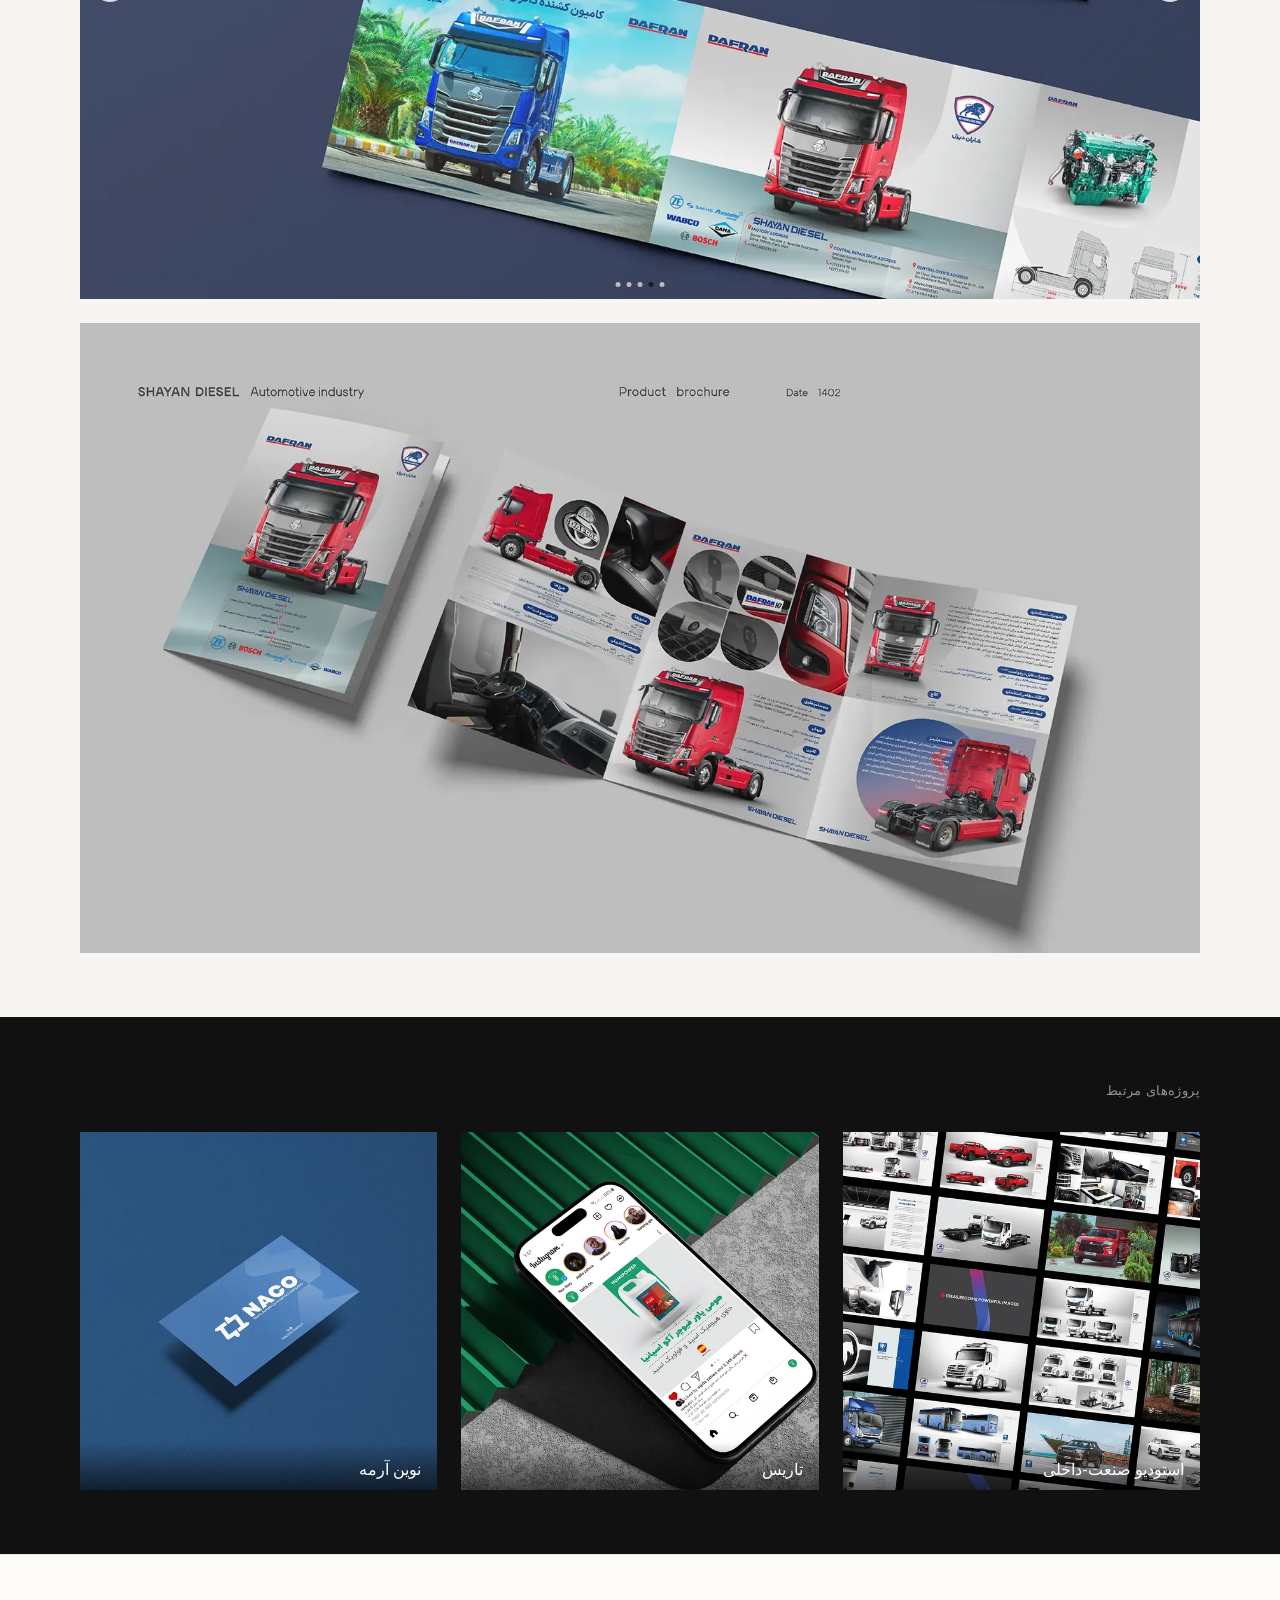
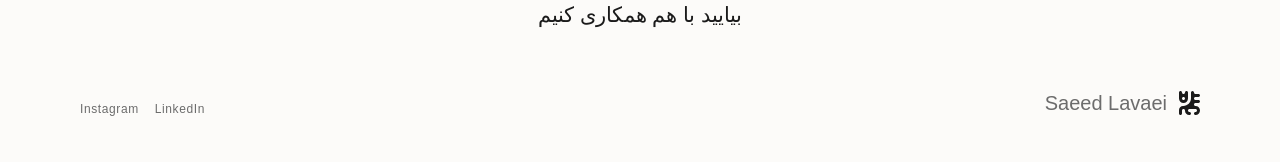
==== commit 58340810: "Content revision pass: rework Hero to short greeting+keywords, migrate name/stats to About with clic" ====
--- a/automotive.html
+++ b/automotive.html
@@ -3,7 +3,7 @@
 <head>
 <meta charset="UTF-8">
 <meta name="viewport" content="width=device-width, initial-scale=1.0">
-<title>استودیو صنعت-خودرو — طراحی چاپی و کمپین صنعت خودرو | سعید لواعی</title>
+<title>استودیو صنعت-خودرو — طراحی چاپی و کمپین صنعت خودرو | سعید لوائی</title>
 <meta name="description" content="استودیو صنعت-خودرو — استودیو صنعت شریف · ۱۴۰۰–۱۴۰۲ · چاپ · بروشور · بیلبورد">
 <link rel="stylesheet" href="styles.css">
 <link rel="icon" type="image/svg+xml" href="assets/img/favicon.svg">
@@ -81,7 +81,7 @@
       </div>
       <div class="case-brief__col" data-reveal>
         <span class="case-brief__heading">توضیح و رویکرد</span>
-        <p class="case-brief__text">استودیو صنعت شریف برای چند برند بزرگ خودرویی — ایران‌خودرو دیزل، پادرا دیزل و شایان دیزل — به طراحی چاپی حرفه‌ای نیاز داشت. بروشور، کاتالوگ و بیلبورد این برندها را طراحی کردم، از جمله بروشور دوزبانه DAFRAN H7 و مواد رونمایی وانت تگا اس.</p>
+        <p class="case-brief__text">استودیو صنعت شریف (Sharif Industrial Studio) برای چند برند بزرگ خودرویی — ایران‌خودرو دیزل (Iran Khodro Diesel)، پادرا دیزل (Padra Diesel) و شایان دیزل (Shayan Diesel) — به طراحی چاپی حرفه‌ای نیاز داشت. بروشور، کاتالوگ و بیلبورد این برندها را طراحی کردم، از جمله بروشور دوزبانه DAFRAN H7 و مواد رونمایی وانت تگا اس.</p>
       </div>
     </div>
   </div>
--- a/styles.css
+++ b/styles.css
@@ -295,6 +295,8 @@
   direction: rtl;
 }
 .hero__name { font-size: var(--fs-display); font-weight: var(--fw-bold); line-height: var(--lh-tight); margin: 0; }
+.hero__greeting { max-width: 540px; font-size: var(--fs-h1); font-weight: var(--fw-bold); line-height: var(--lh-tight); margin: 0; }
+.hero__keywords { margin-top: var(--sp-4); font-size: var(--fs-body); color: var(--color-text-secondary); letter-spacing: 0.02em; }
 .hero__eyebrow { margin-top: var(--sp-3); font-size: var(--fs-caption); font-weight: var(--fw-medium); color: var(--color-text-secondary); letter-spacing: 0.05em; }
 .hero__deco-line { width: 100%; max-width: 220px; height: 1px; background: var(--color-border); margin: var(--sp-3) 0 0 auto; }
 .hero__bio { margin-top: var(--sp-5); max-width: 460px; font-size: var(--fs-body); line-height: var(--lh-loose); color: var(--color-text-secondary); }
@@ -327,7 +329,7 @@
   .hero__grid { grid-template-columns: 1fr; height: auto; padding-inline: 0; padding-block: var(--sp-6); }
   .hero__illu-col { height: 320px; margin: 0 var(--sp-5); }
   .hero__content-col { text-align: center; align-items: center; padding: var(--sp-7) var(--sp-5) 0; }
-  .hero__deco-line, .hero__bio, .hero__rule, .hero__stats { margin-inline: auto; }
+  .hero__greeting, .hero__deco-line, .hero__bio, .hero__rule, .hero__stats { margin-inline: auto; }
   .nav__links { display: none; }
   :root { --margin-x: 24px; }
 }
@@ -708,11 +710,13 @@
 }
 .about__photo-col .placeholder { position: absolute; inset: 0; }
 .about__text { margin-top: var(--sp-5); max-width: 460px; font-size: var(--fs-body); line-height: var(--lh-loose); color: var(--color-text-secondary); }
+.about__content-col .hero__name { margin-top: var(--sp-5); font-size: var(--fs-h1); }
 .about__rule { width: 100%; max-width: 460px; height: 1px; background: var(--color-border); margin-top: var(--sp-6); }
 .about__contact-row { display: flex; align-items: baseline; gap: var(--sp-3); margin-top: var(--sp-3); }
 .about__contact-row:first-of-type { margin-top: var(--sp-5); }
 .about__contact-label { font-size: var(--fs-caption); color: var(--color-text-secondary); flex-shrink: 0; }
-.about__contact-value { font-size: var(--fs-body); font-weight: var(--fw-medium); color: var(--color-text-primary); }
+.about__contact-value { font-size: var(--fs-body); font-weight: var(--fw-medium); color: var(--color-text-primary); transition: opacity var(--dur-fast) var(--ease-out); }
+.about__contact-value:hover { opacity: 0.6; }
 
 @media (max-width: 900px) {
   .about { padding-block: var(--sp-7); }
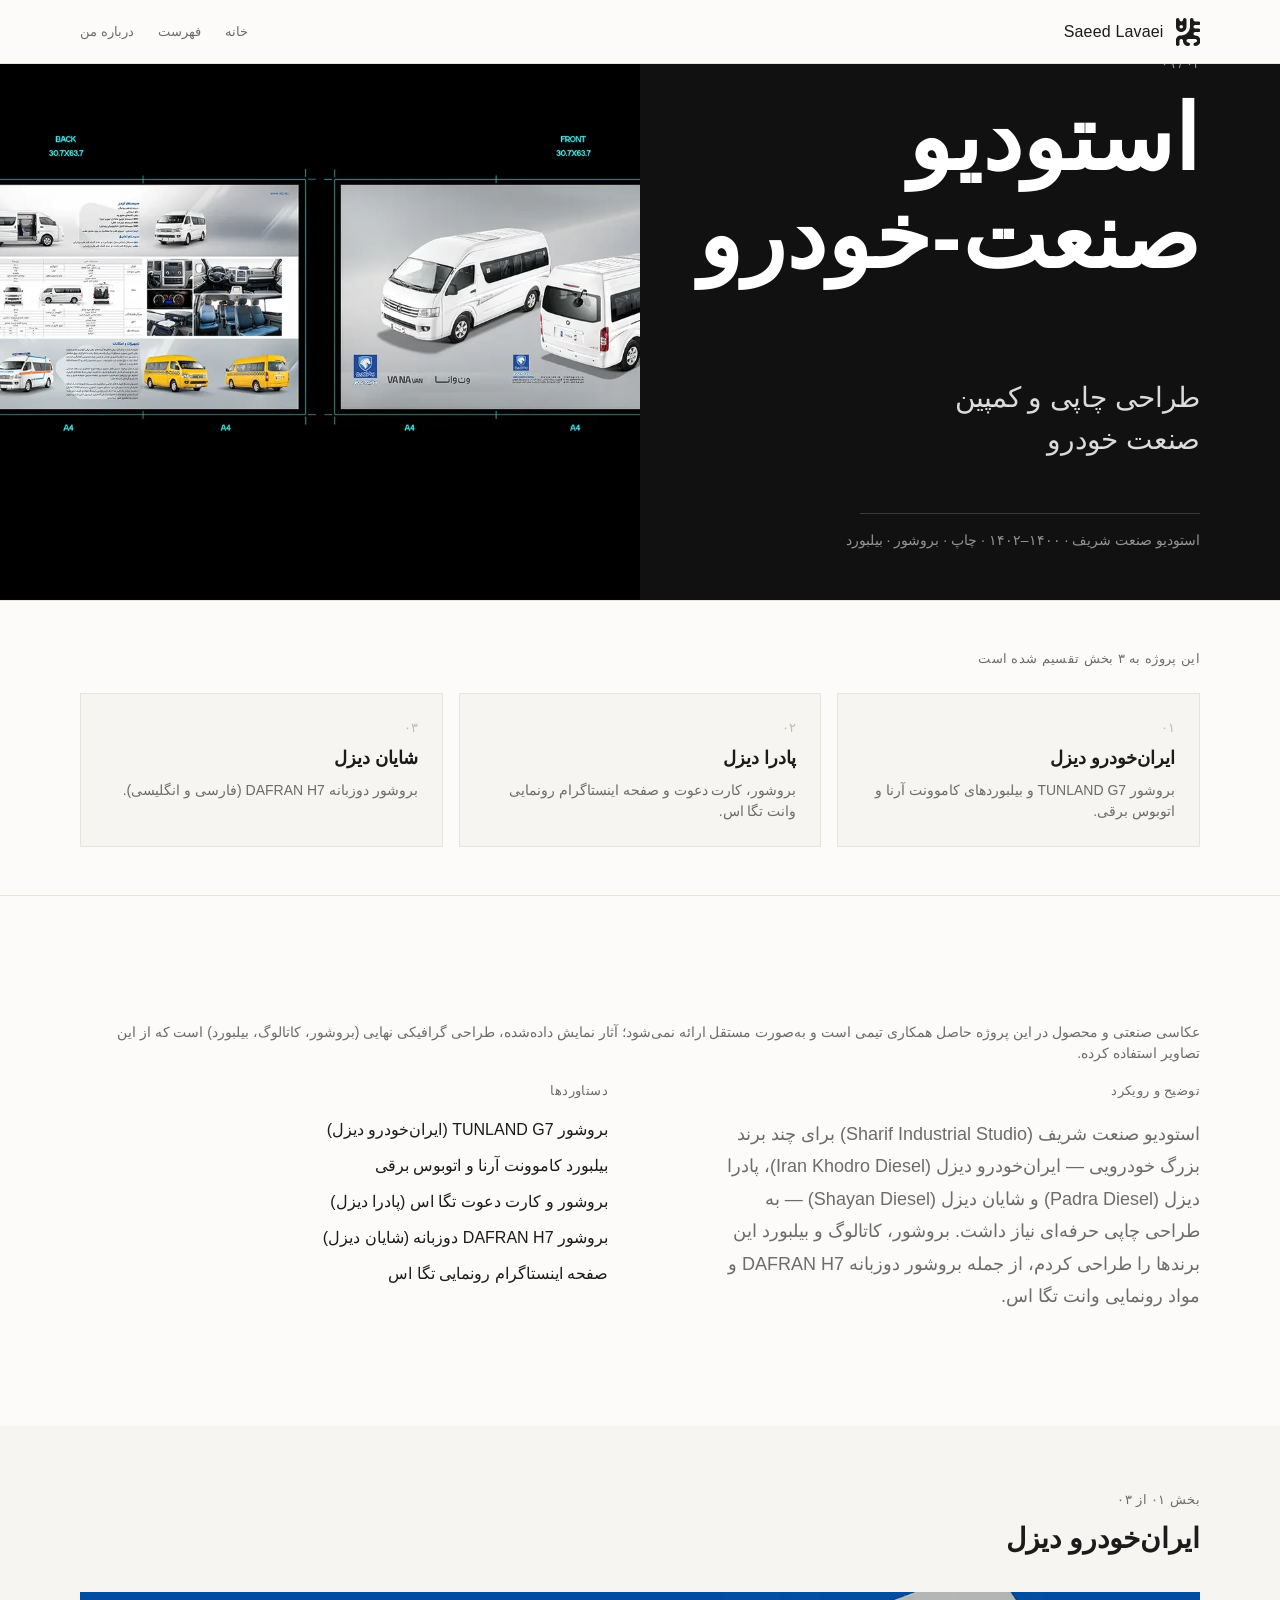
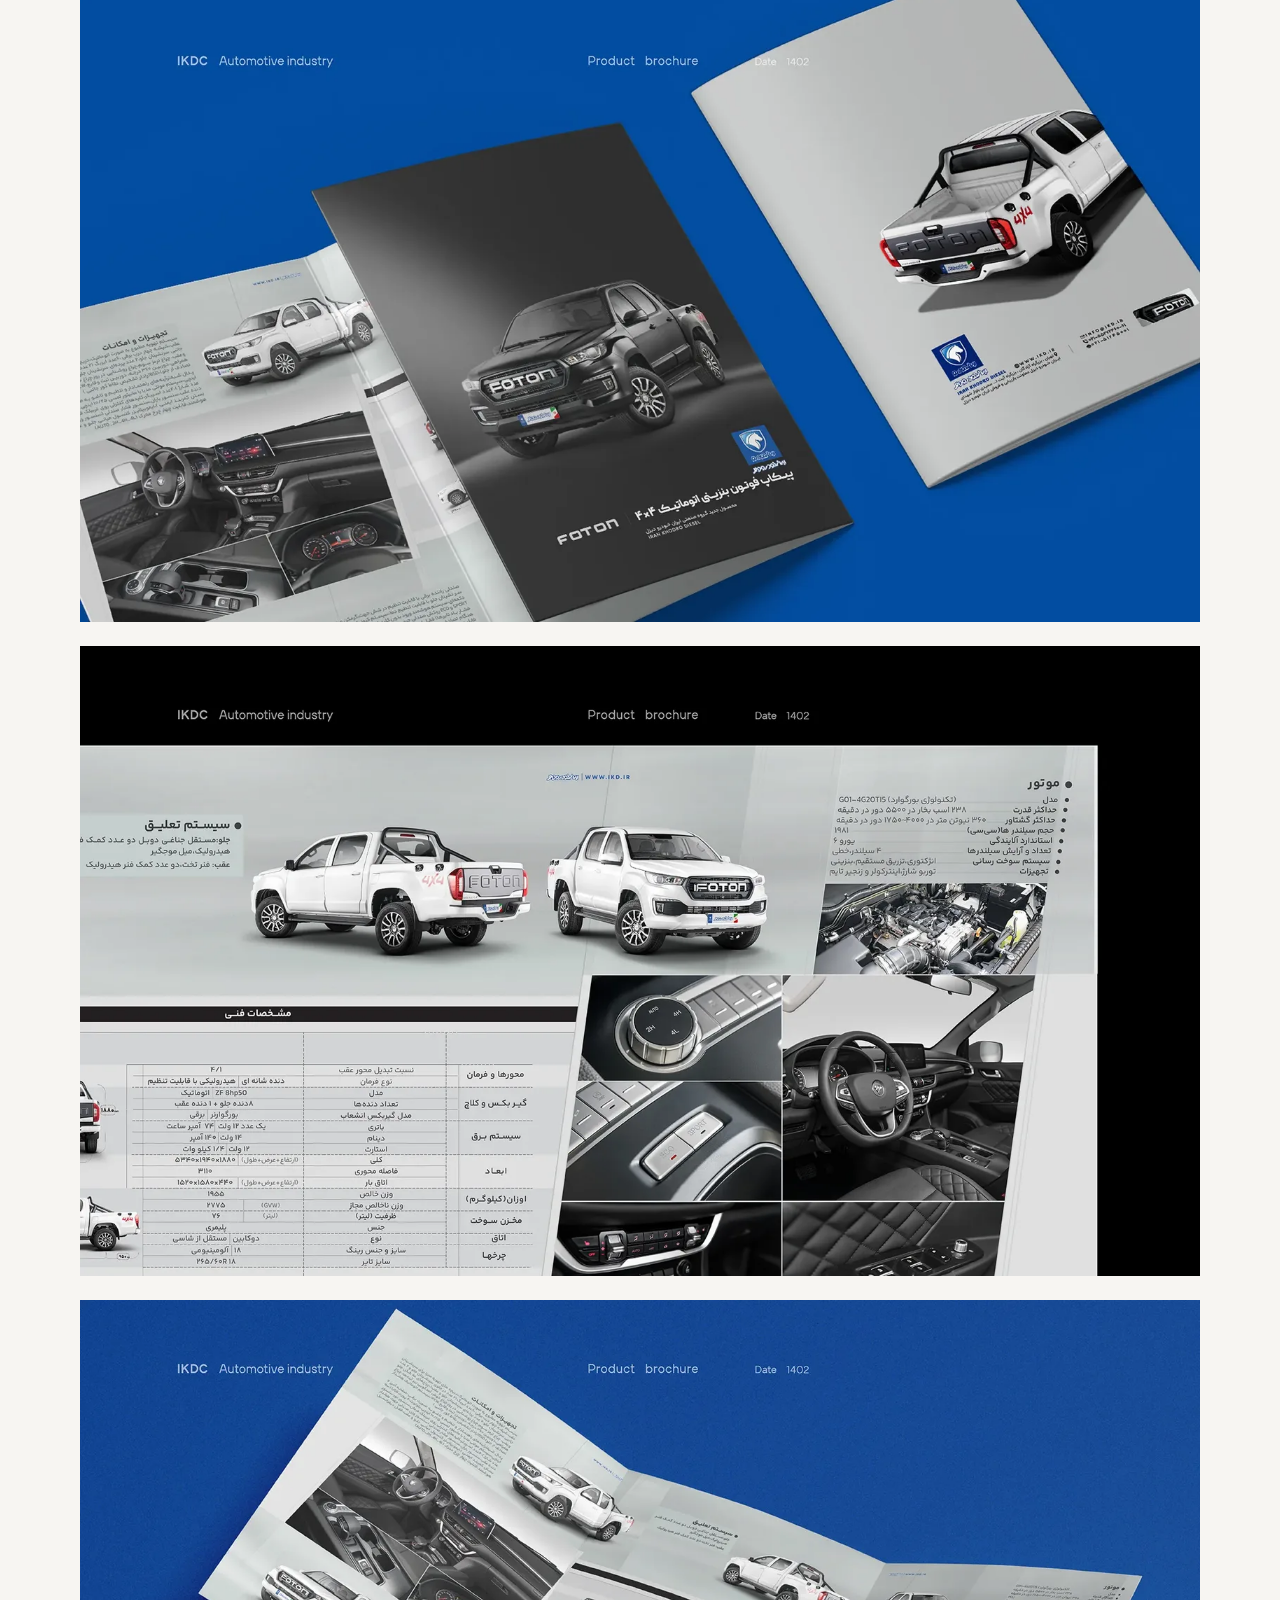
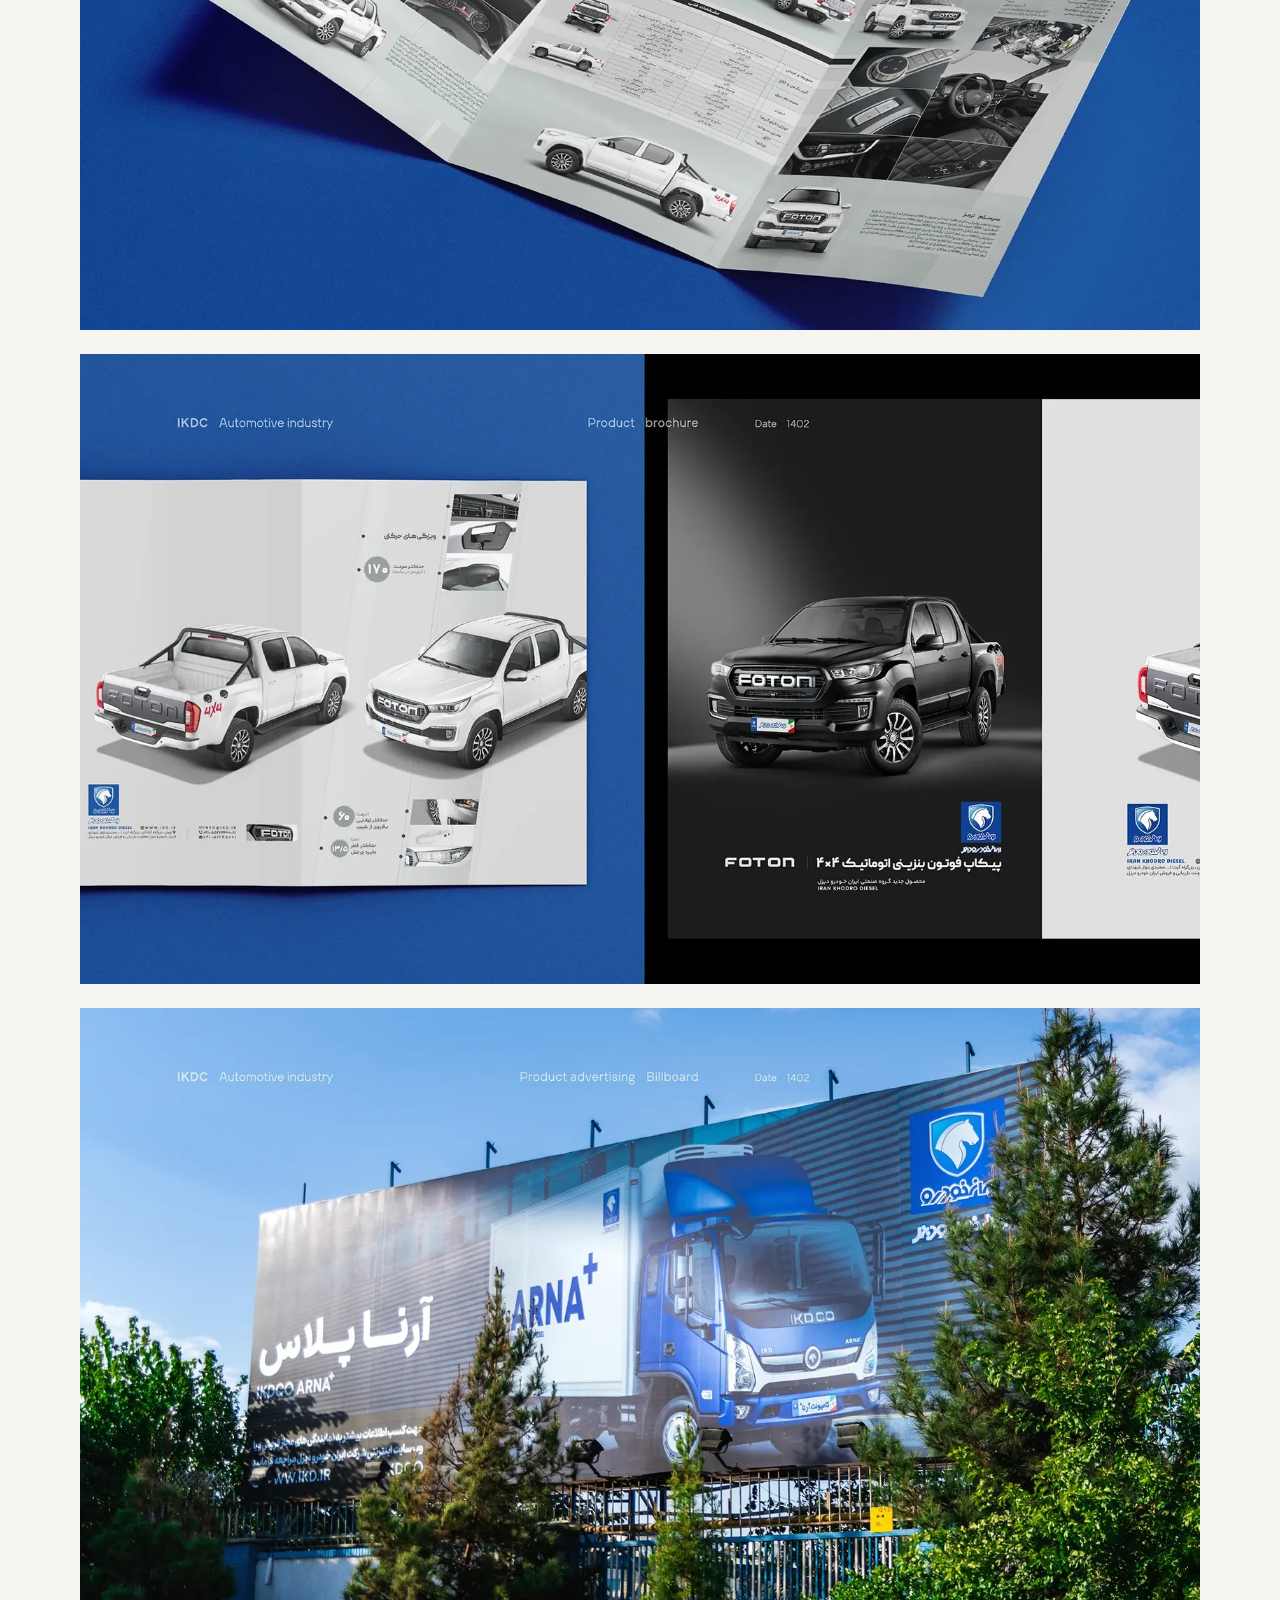
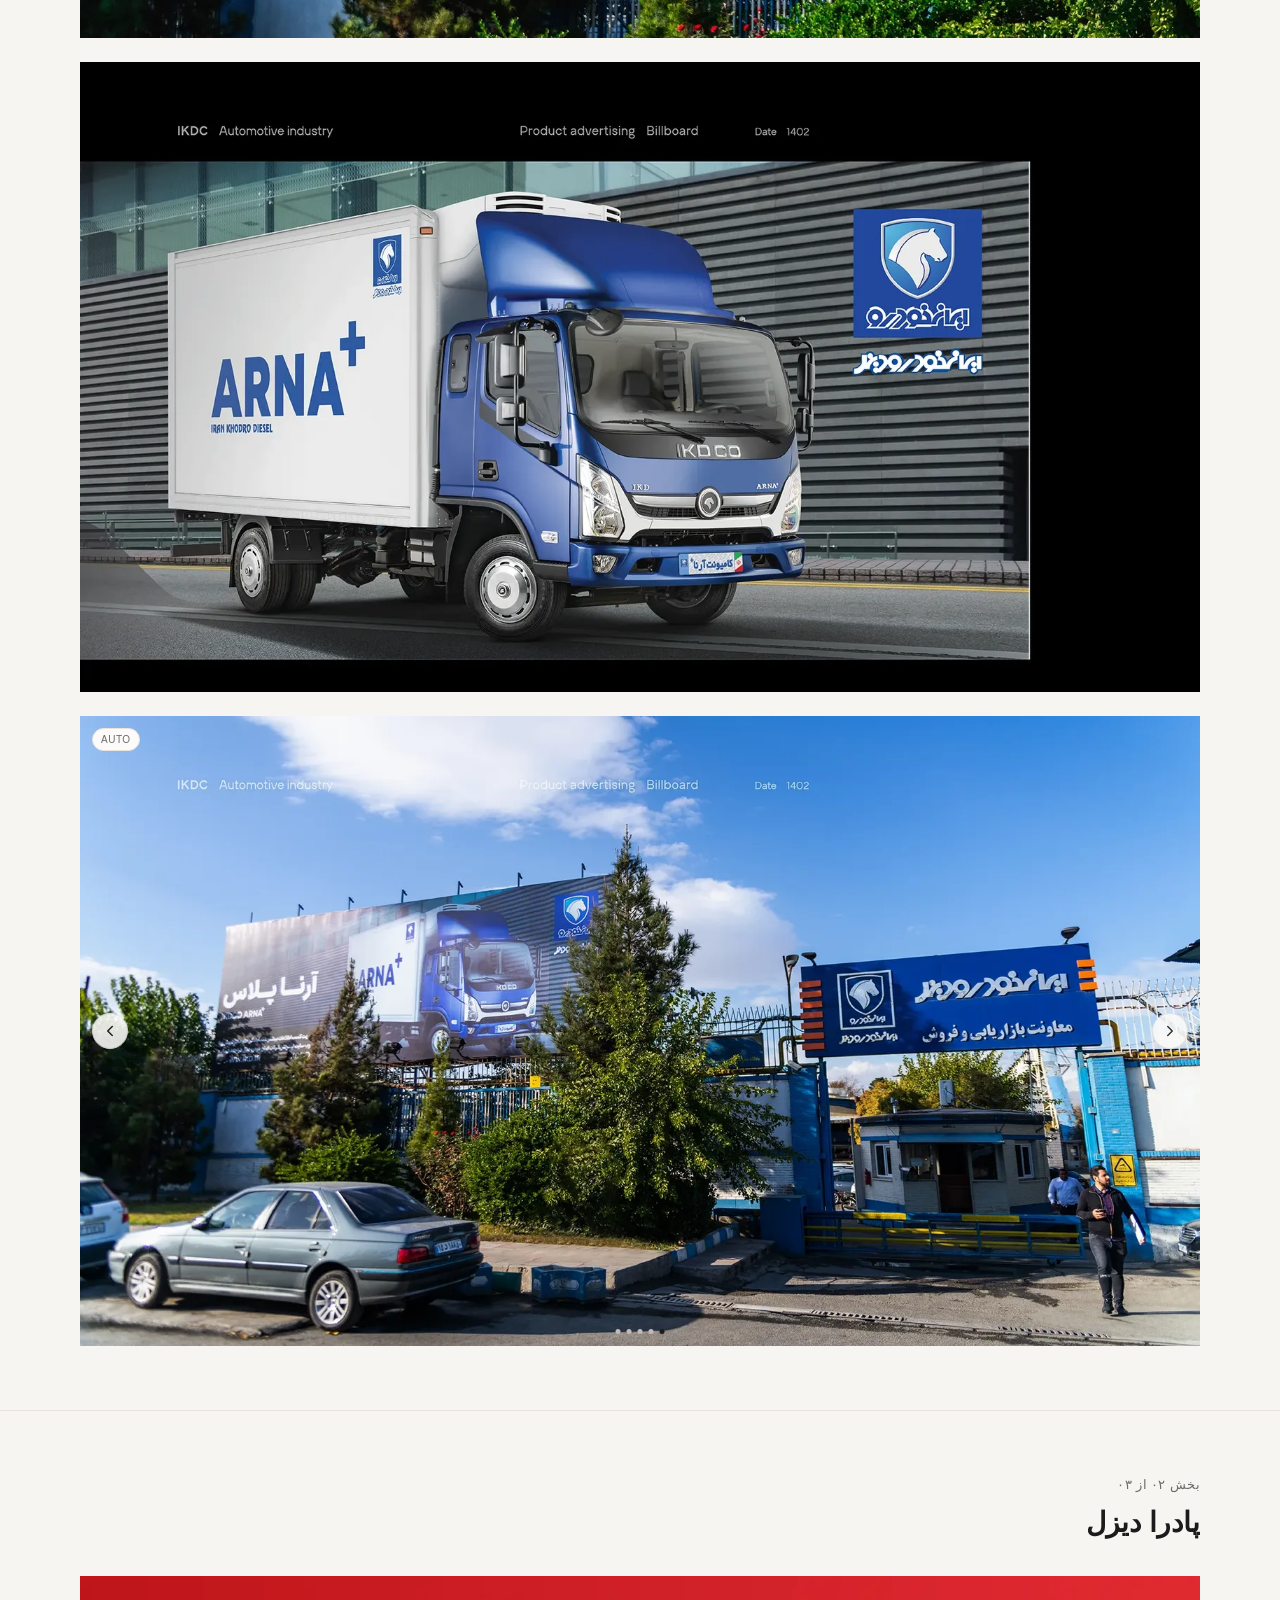
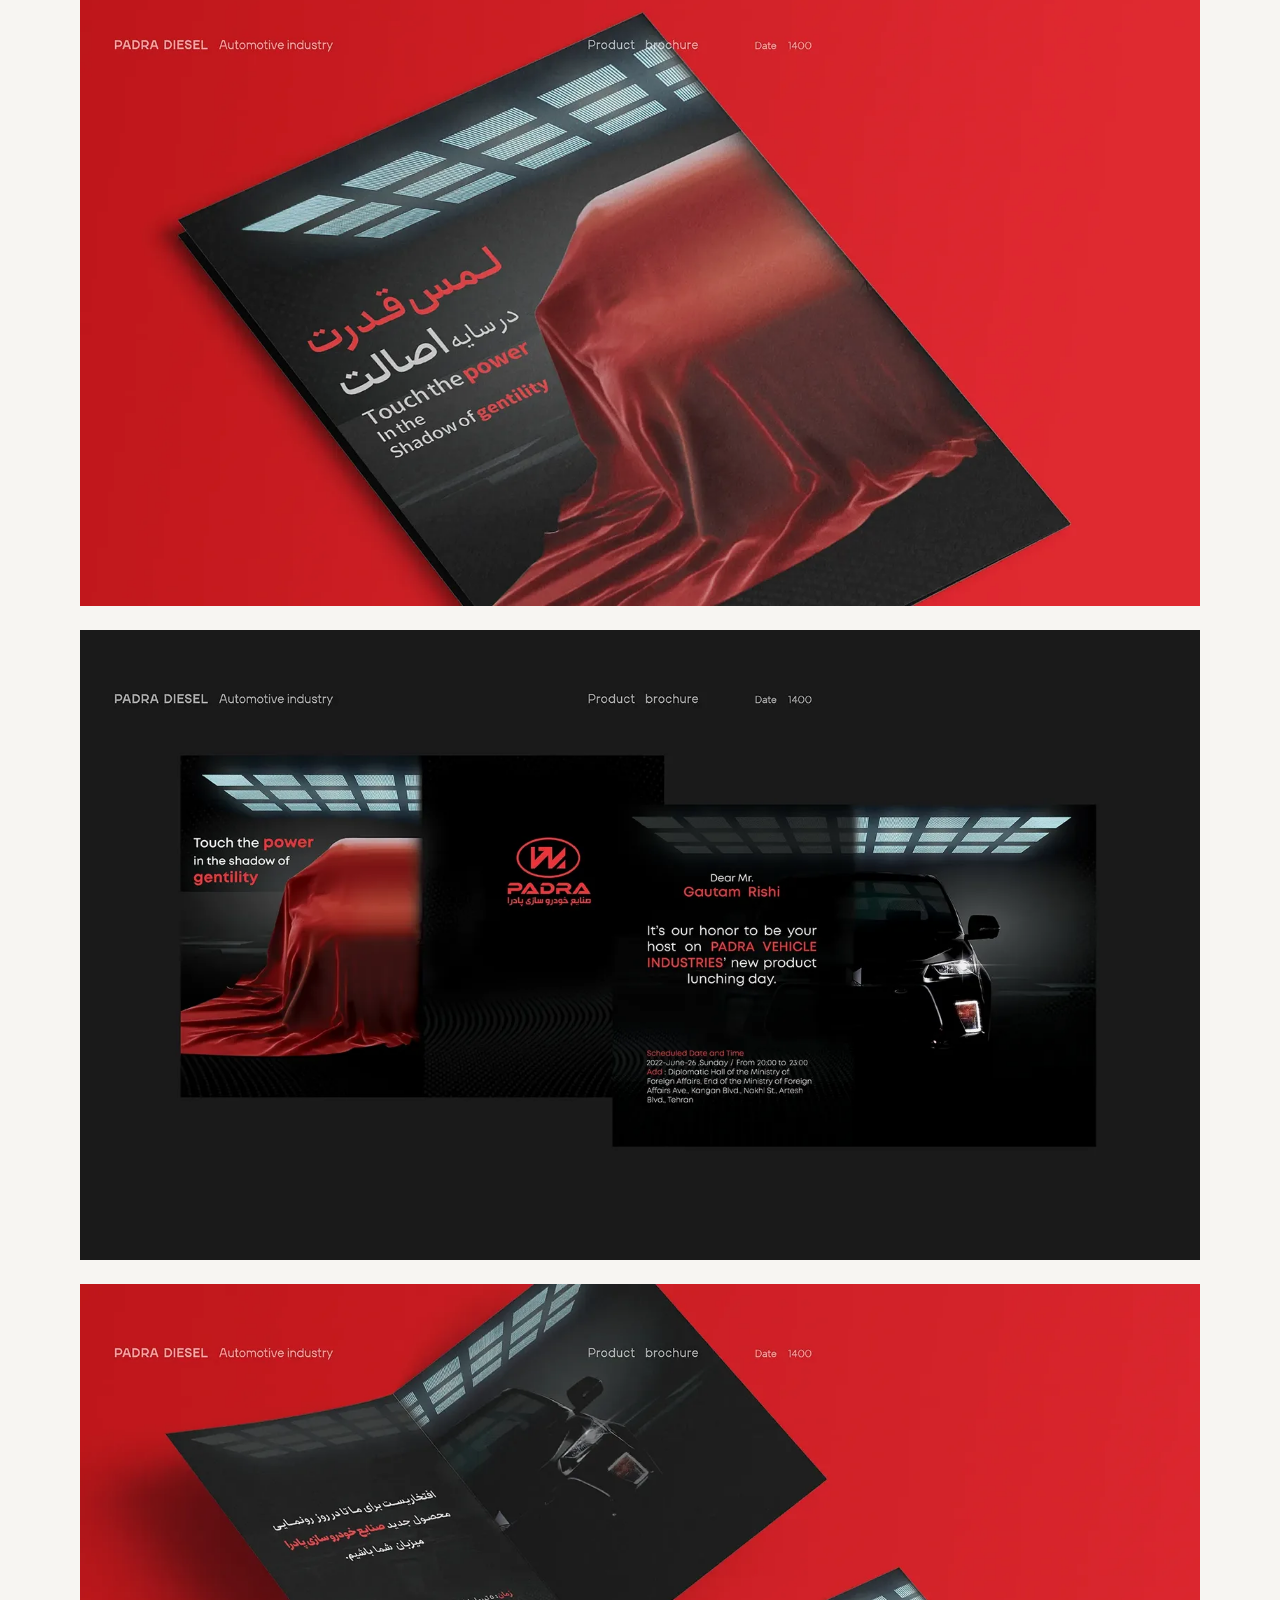
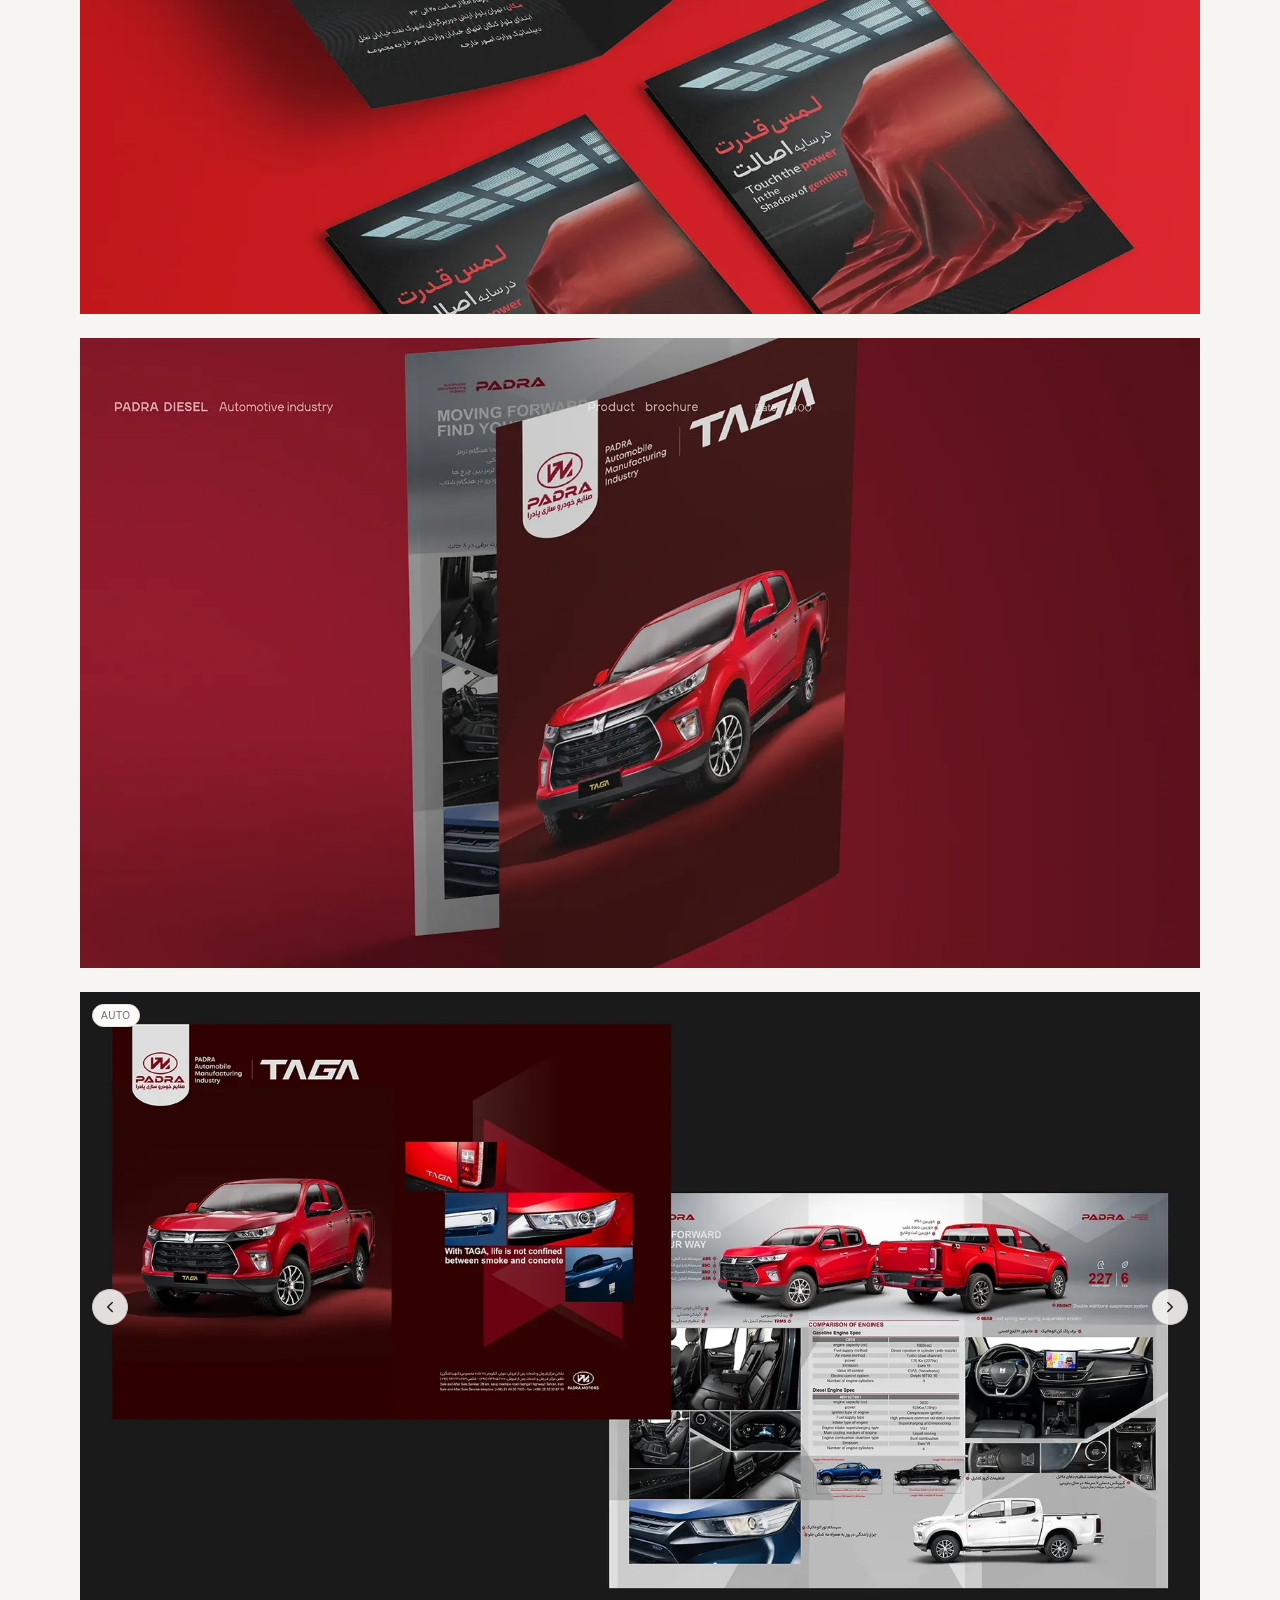
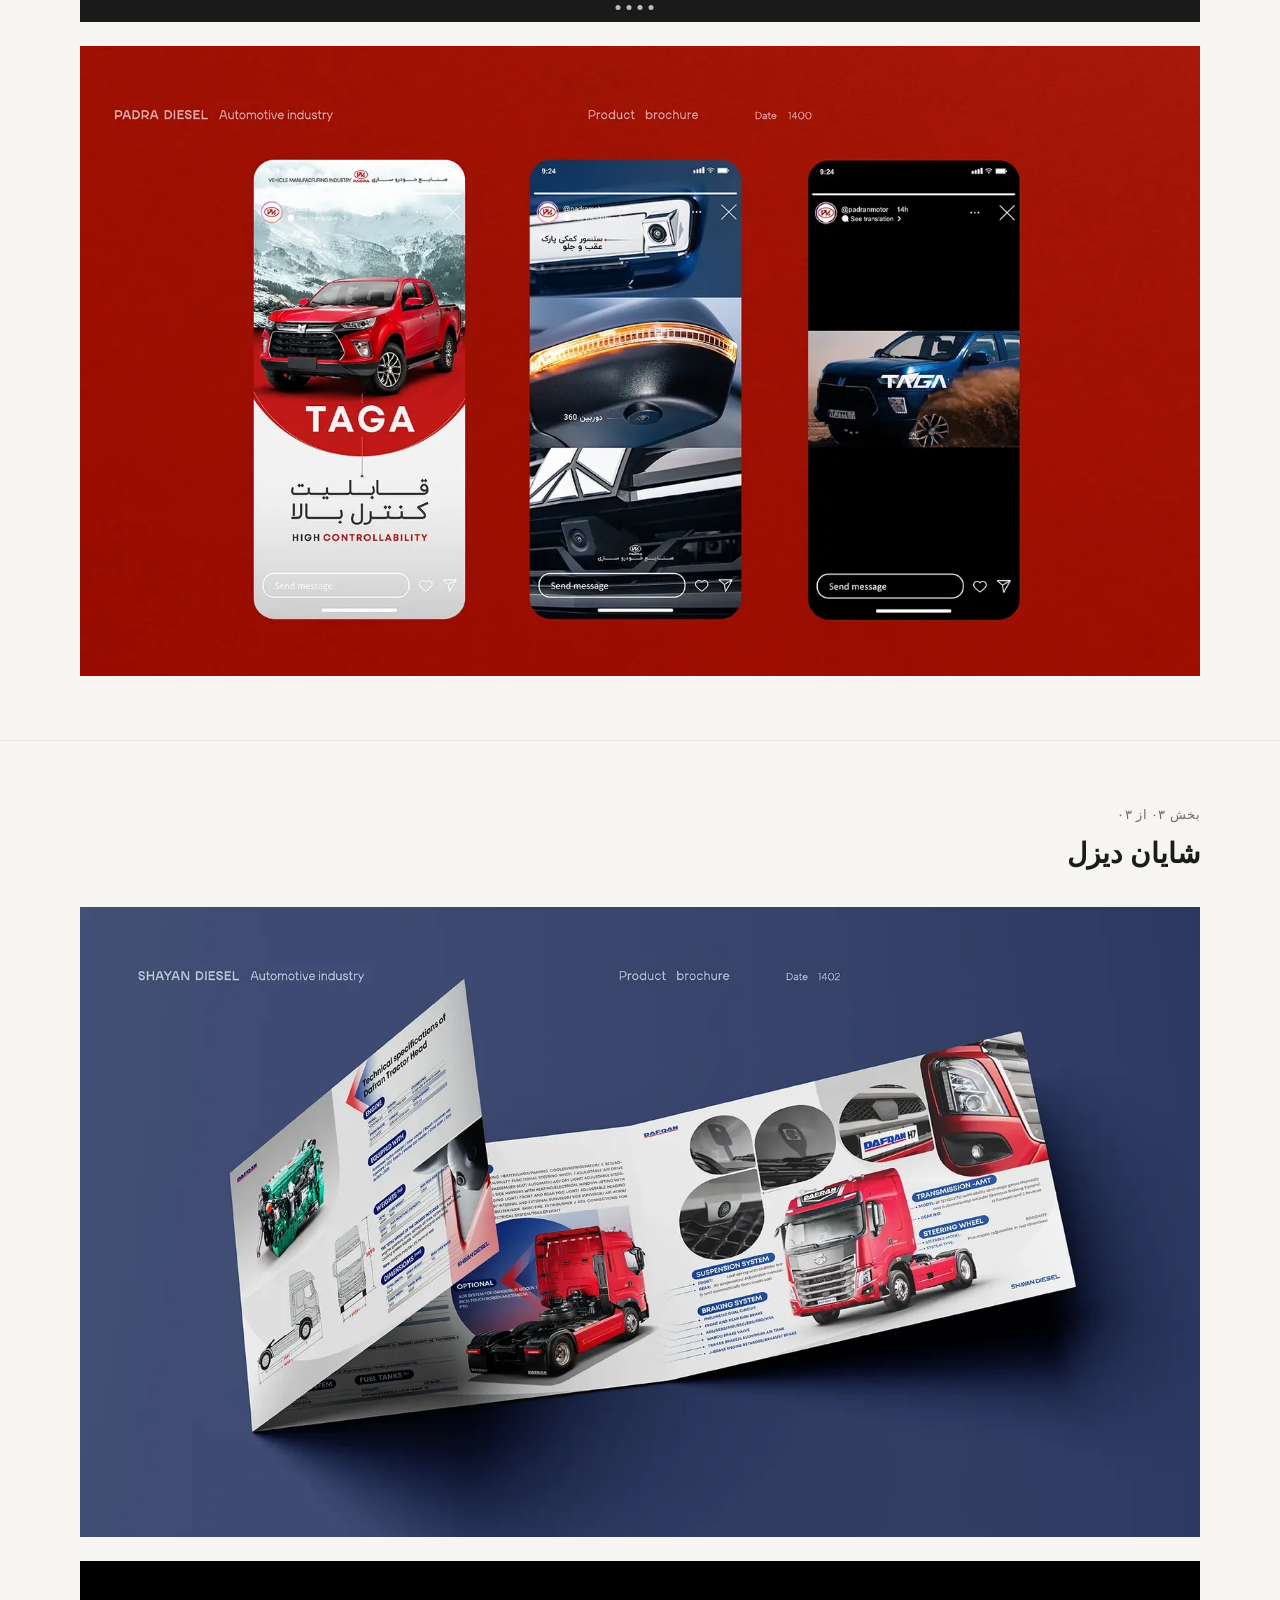
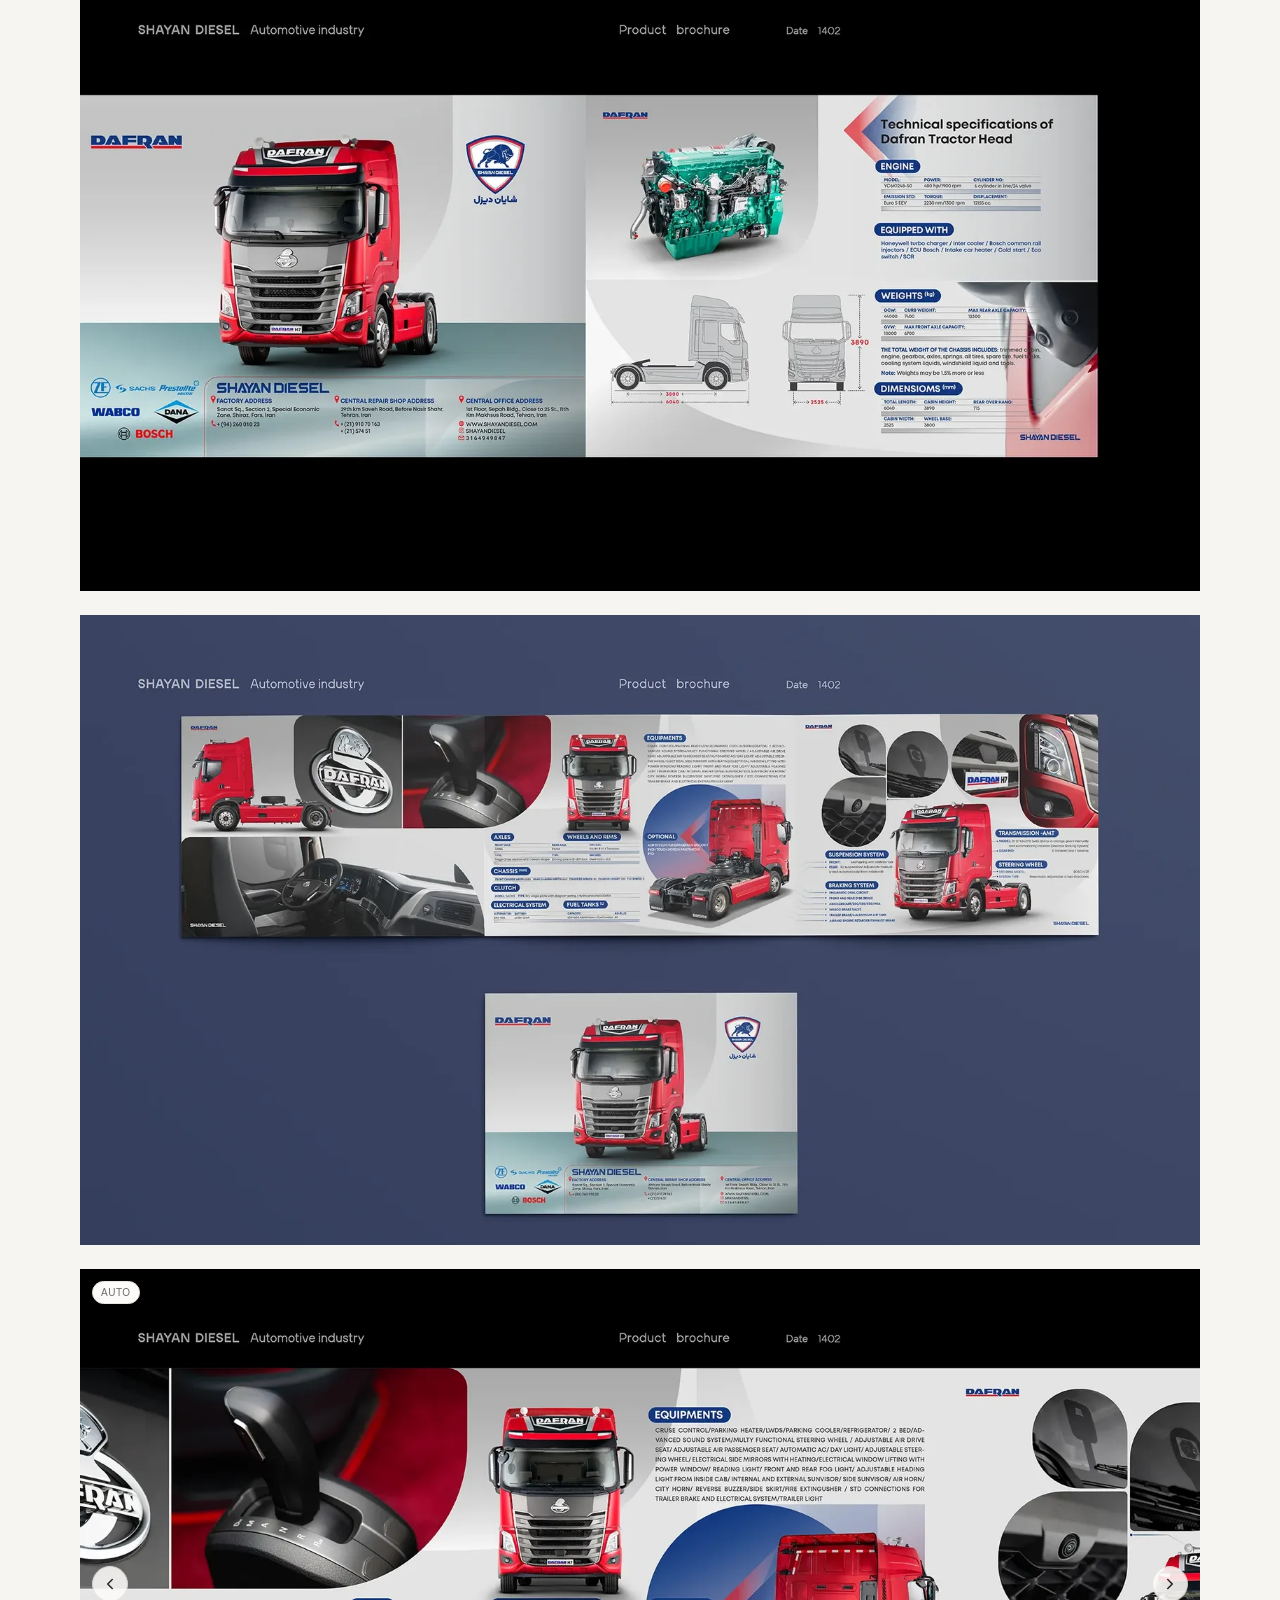
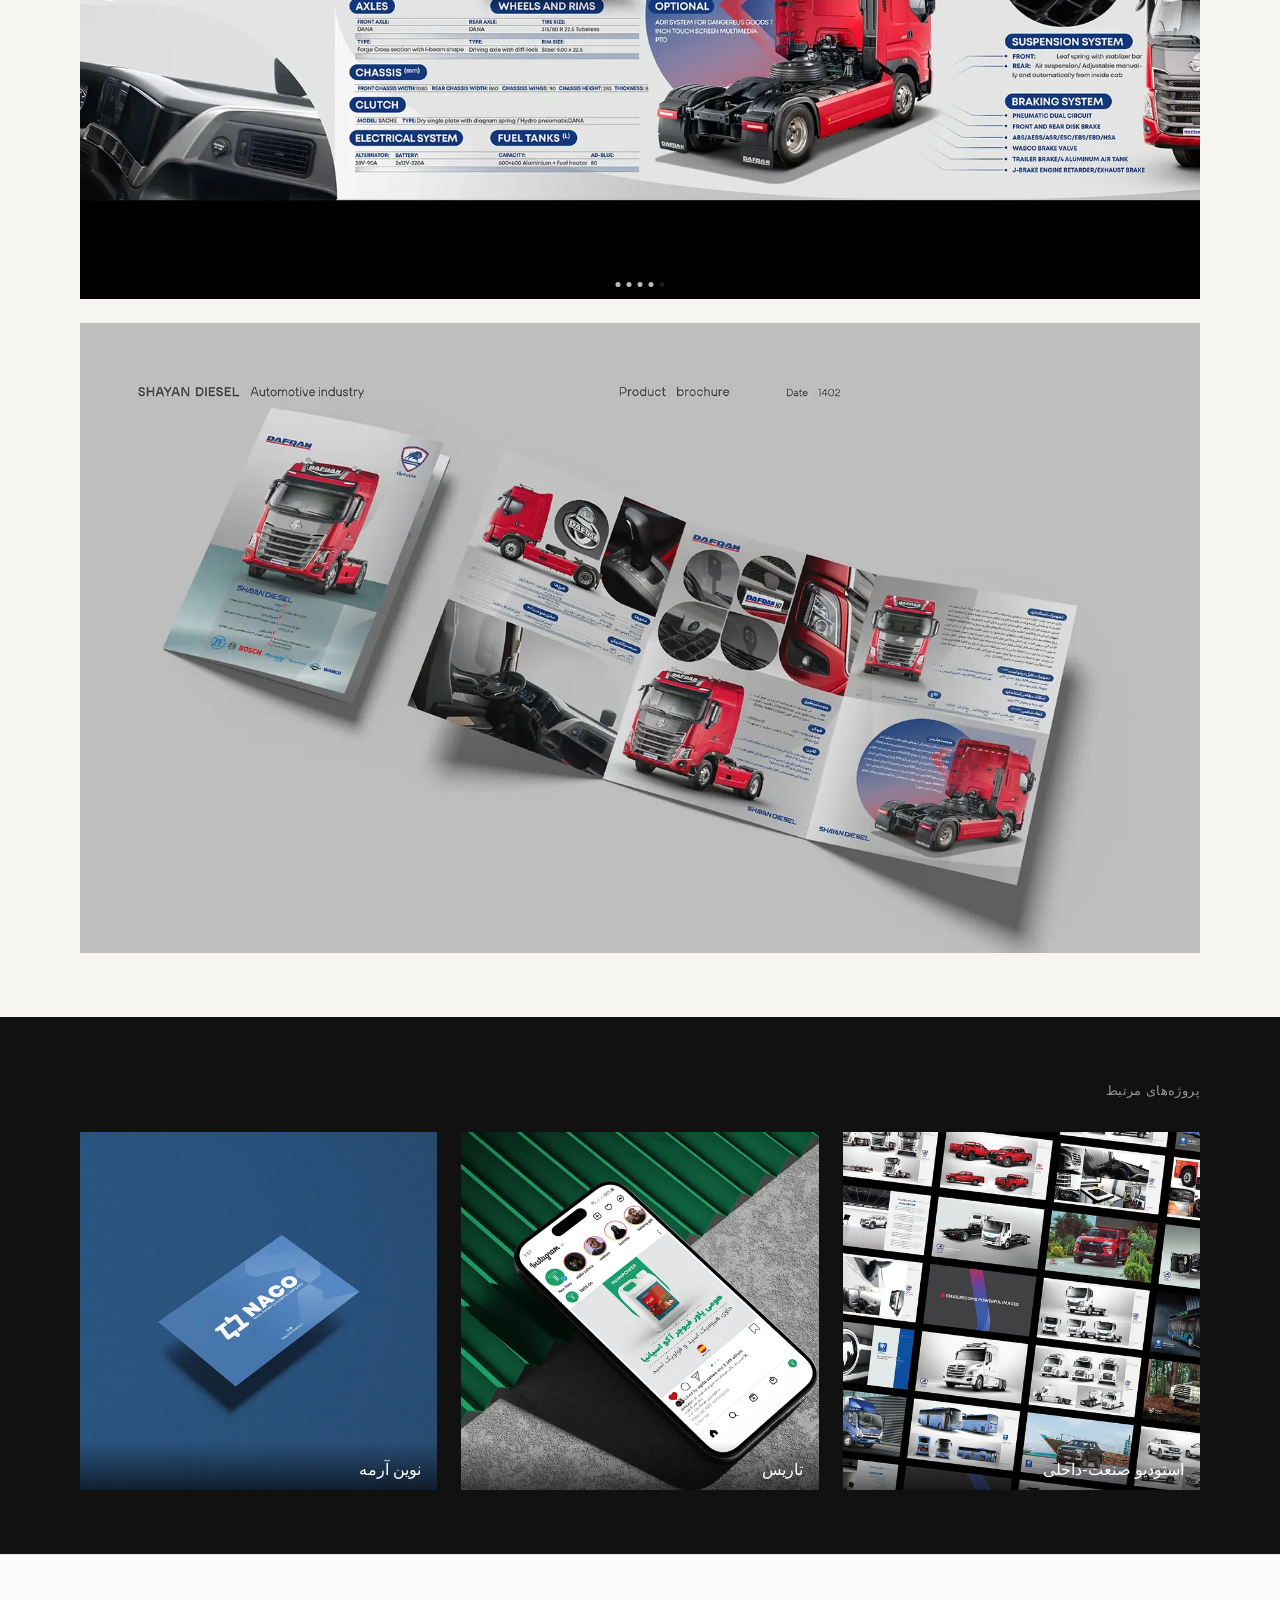
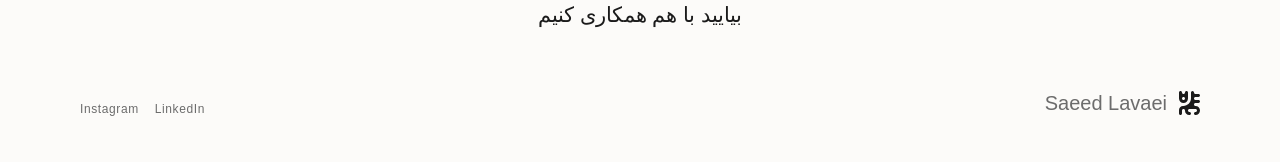
==== commit 9c60aa7b: "Fix Hero spacing (headline/welcome/keywords hierarchy), About photo alignment (gap moved below photo" ====
--- a/automotive.html
+++ b/automotive.html
@@ -72,11 +72,11 @@
       <div class="case-brief__col" data-reveal>
         <span class="case-brief__heading">دستاوردها</span>
         <ul class="case-brief__list">
-          <li>بروشور TUNLAND G7 (ایران‌خودرو دیزل) —</li>
-          <li>بیلبورد کاموونت آرنا و اتوبوس برقی —</li>
-          <li>بروشور و کارت دعوت تگا اس (پادرا دیزل) —</li>
-          <li>بروشور DAFRAN H7 دوزبانه (شایان دیزل) —</li>
-          <li>صفحه اینستاگرام رونمایی تگا اس —</li>
+          <li>بروشور TUNLAND G7 (ایران‌خودرو دیزل)</li>
+          <li>بیلبورد کاموونت آرنا و اتوبوس برقی</li>
+          <li>بروشور و کارت دعوت تگا اس (پادرا دیزل)</li>
+          <li>بروشور DAFRAN H7 دوزبانه (شایان دیزل)</li>
+          <li>صفحه اینستاگرام رونمایی تگا اس</li>
         </ul>
       </div>
       <div class="case-brief__col" data-reveal>
--- a/styles.css
+++ b/styles.css
@@ -296,7 +296,8 @@
 }
 .hero__name { font-size: var(--fs-display); font-weight: var(--fw-bold); line-height: var(--lh-tight); margin: 0; }
 .hero__greeting { max-width: 540px; font-size: var(--fs-h1); font-weight: var(--fw-bold); line-height: var(--lh-tight); margin: 0; }
-.hero__keywords { margin-top: var(--sp-4); font-size: var(--fs-body); color: var(--color-text-secondary); letter-spacing: 0.02em; }
+.hero__welcome { margin-top: var(--sp-4); font-size: var(--fs-h2); font-weight: var(--fw-medium); color: var(--color-text-primary); line-height: var(--lh-tight); }
+.hero__keywords { margin-top: var(--sp-5); font-size: var(--fs-body); color: var(--color-text-secondary); letter-spacing: 0.02em; }
 .hero__eyebrow { margin-top: var(--sp-3); font-size: var(--fs-caption); font-weight: var(--fw-medium); color: var(--color-text-secondary); letter-spacing: 0.05em; }
 .hero__deco-line { width: 100%; max-width: 220px; height: 1px; background: var(--color-border); margin: var(--sp-3) 0 0 auto; }
 .hero__bio { margin-top: var(--sp-5); max-width: 460px; font-size: var(--fs-body); line-height: var(--lh-loose); color: var(--color-text-secondary); }
@@ -329,7 +330,7 @@
   .hero__grid { grid-template-columns: 1fr; height: auto; padding-inline: 0; padding-block: var(--sp-6); }
   .hero__illu-col { height: 320px; margin: 0 var(--sp-5); }
   .hero__content-col { text-align: center; align-items: center; padding: var(--sp-7) var(--sp-5) 0; }
-  .hero__greeting, .hero__deco-line, .hero__bio, .hero__rule, .hero__stats { margin-inline: auto; }
+  .hero__greeting, .hero__welcome, .hero__deco-line, .hero__bio, .hero__rule, .hero__stats { margin-inline: auto; }
   .nav__links { display: none; }
   :root { --margin-x: 24px; }
 }
@@ -688,7 +689,7 @@
   display: grid;
   grid-template-columns: 1fr 632px;
   column-gap: var(--sp-9);
-  align-items: end;
+  align-items: start;
   direction: ltr;
 }
 .about__content-col { direction: rtl; text-align: right; }
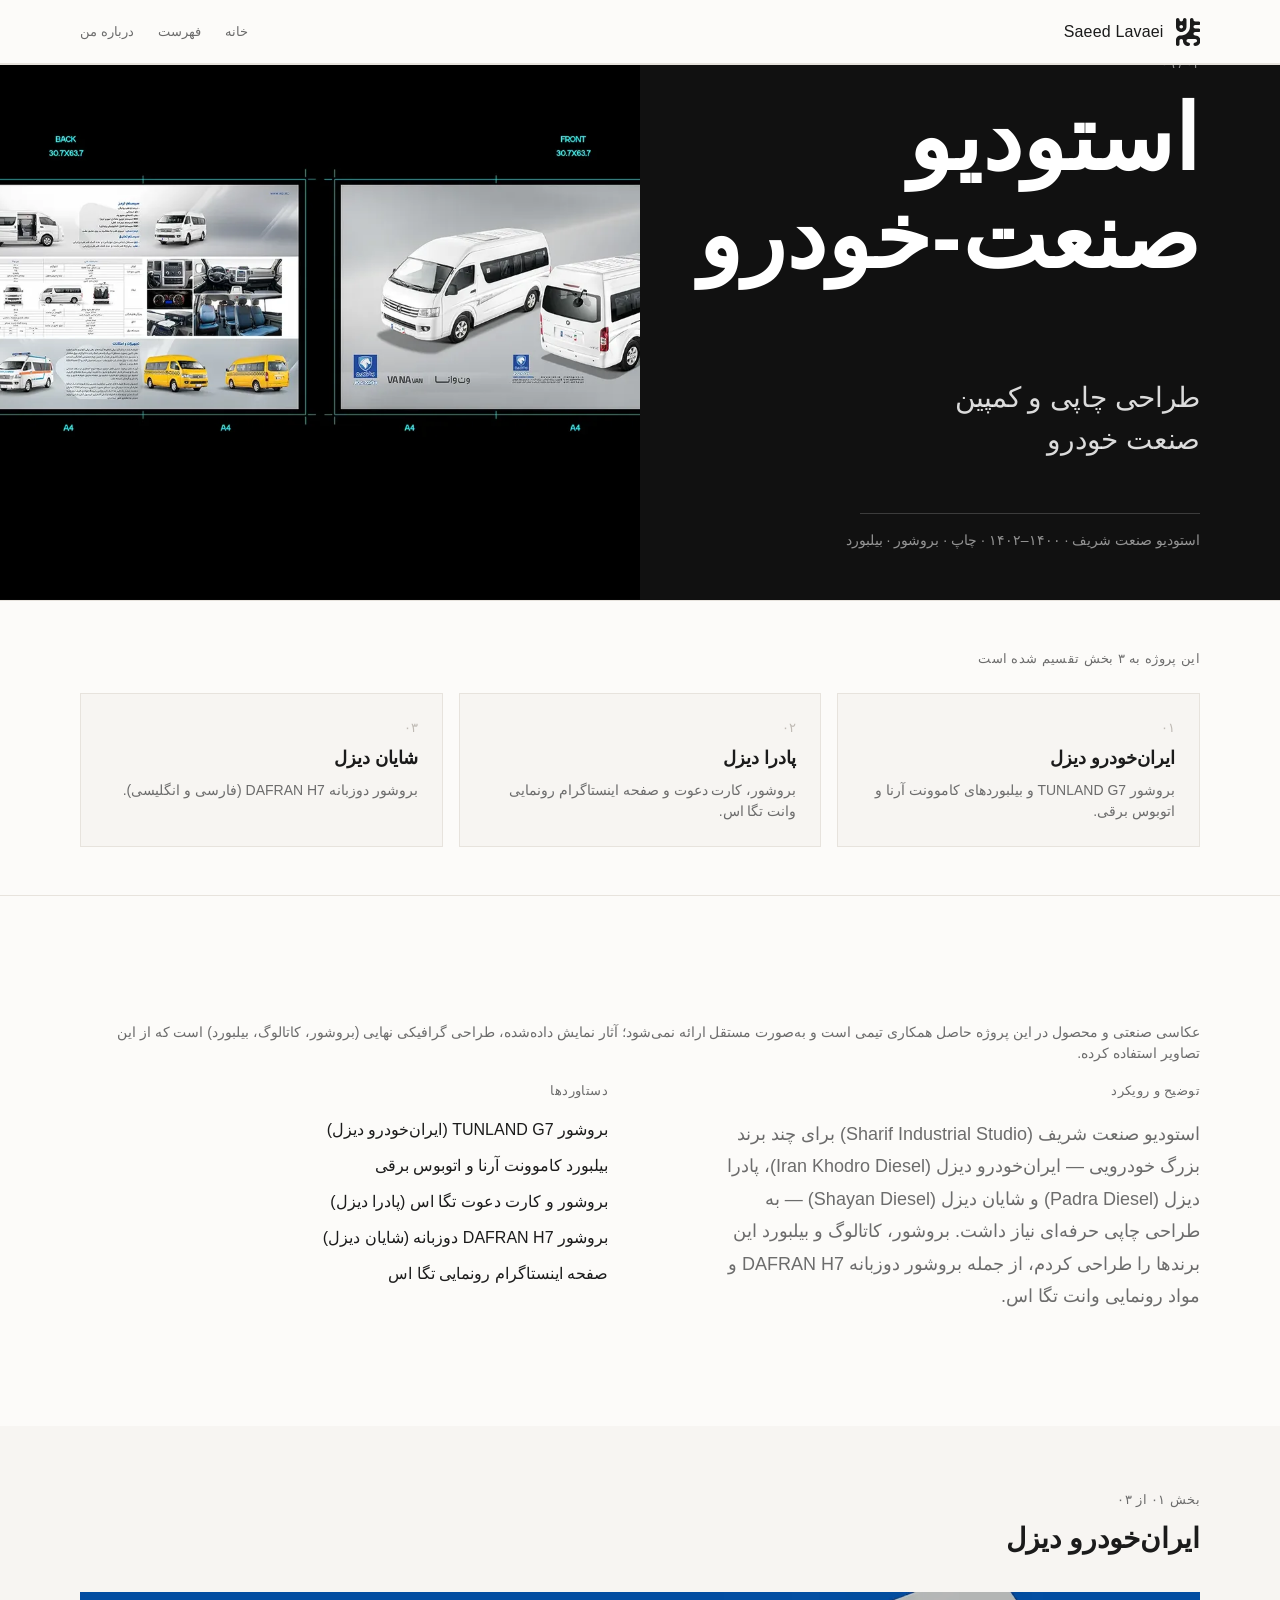
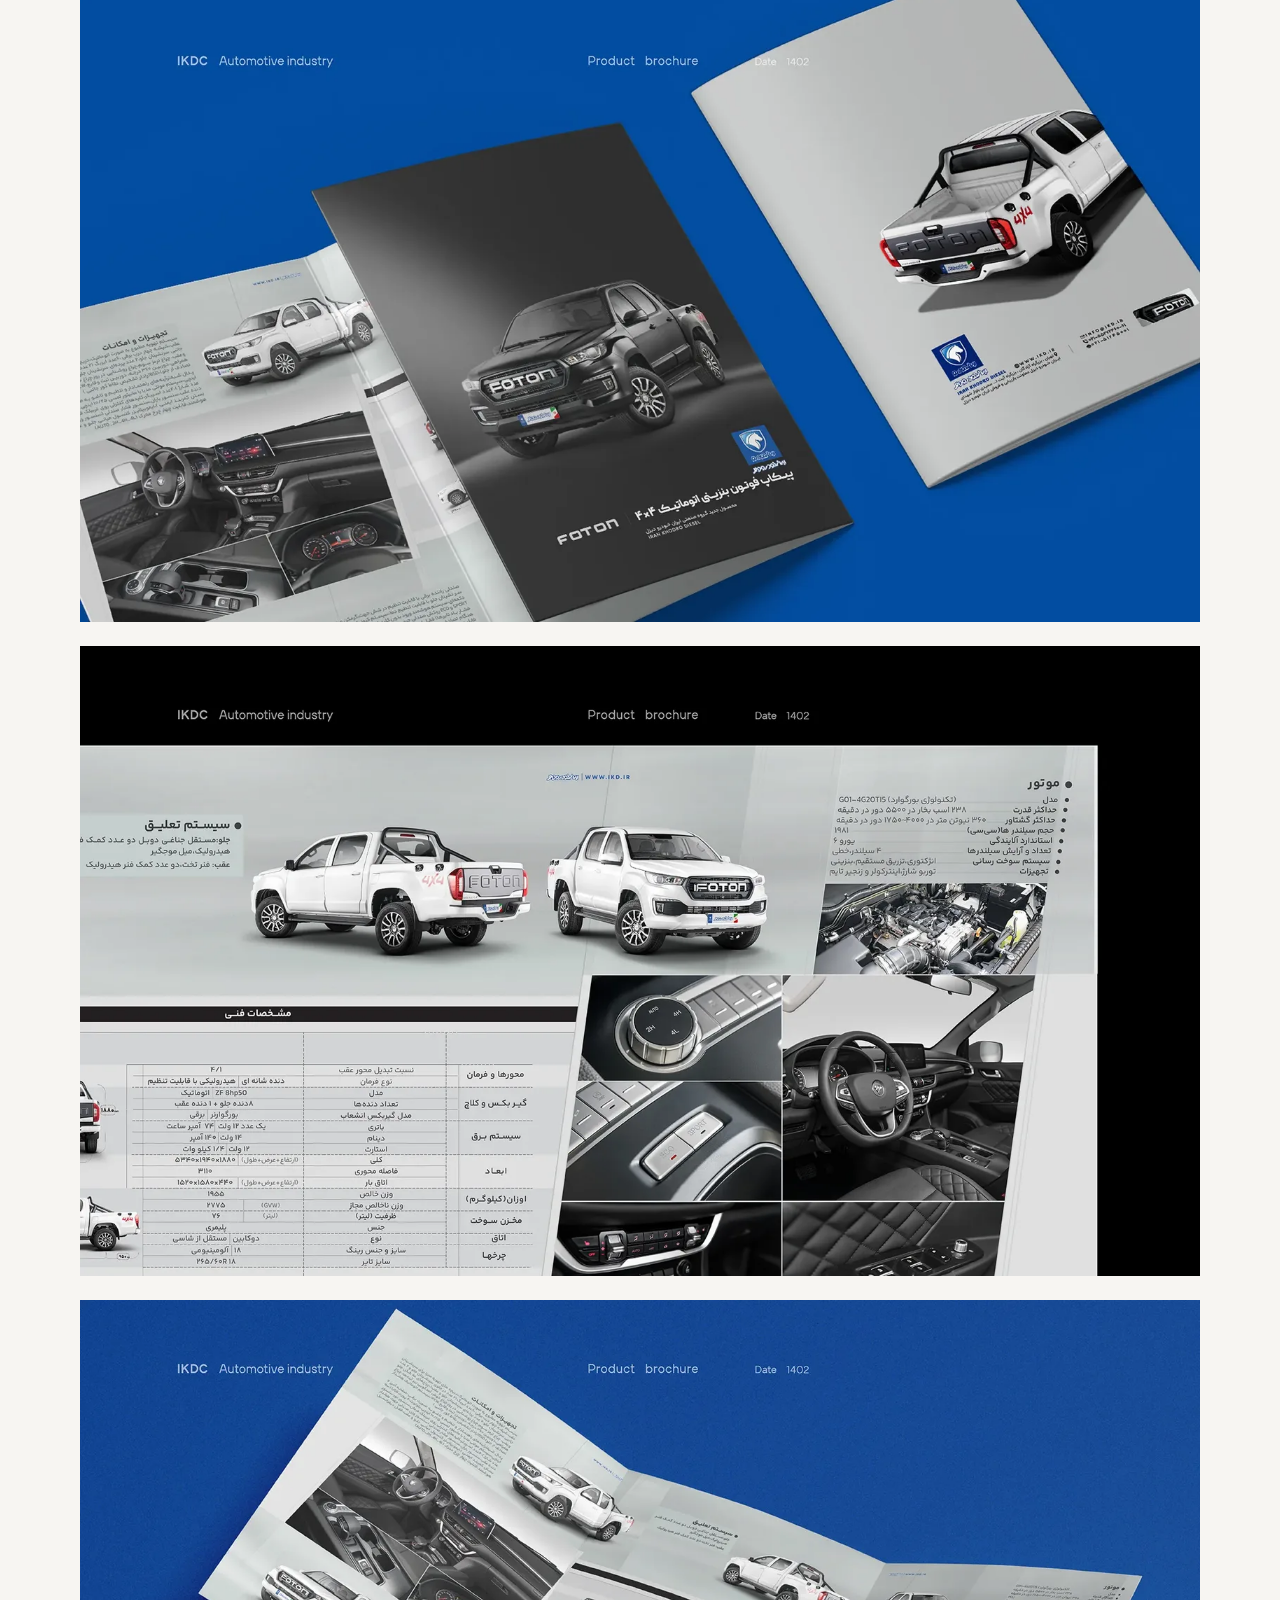
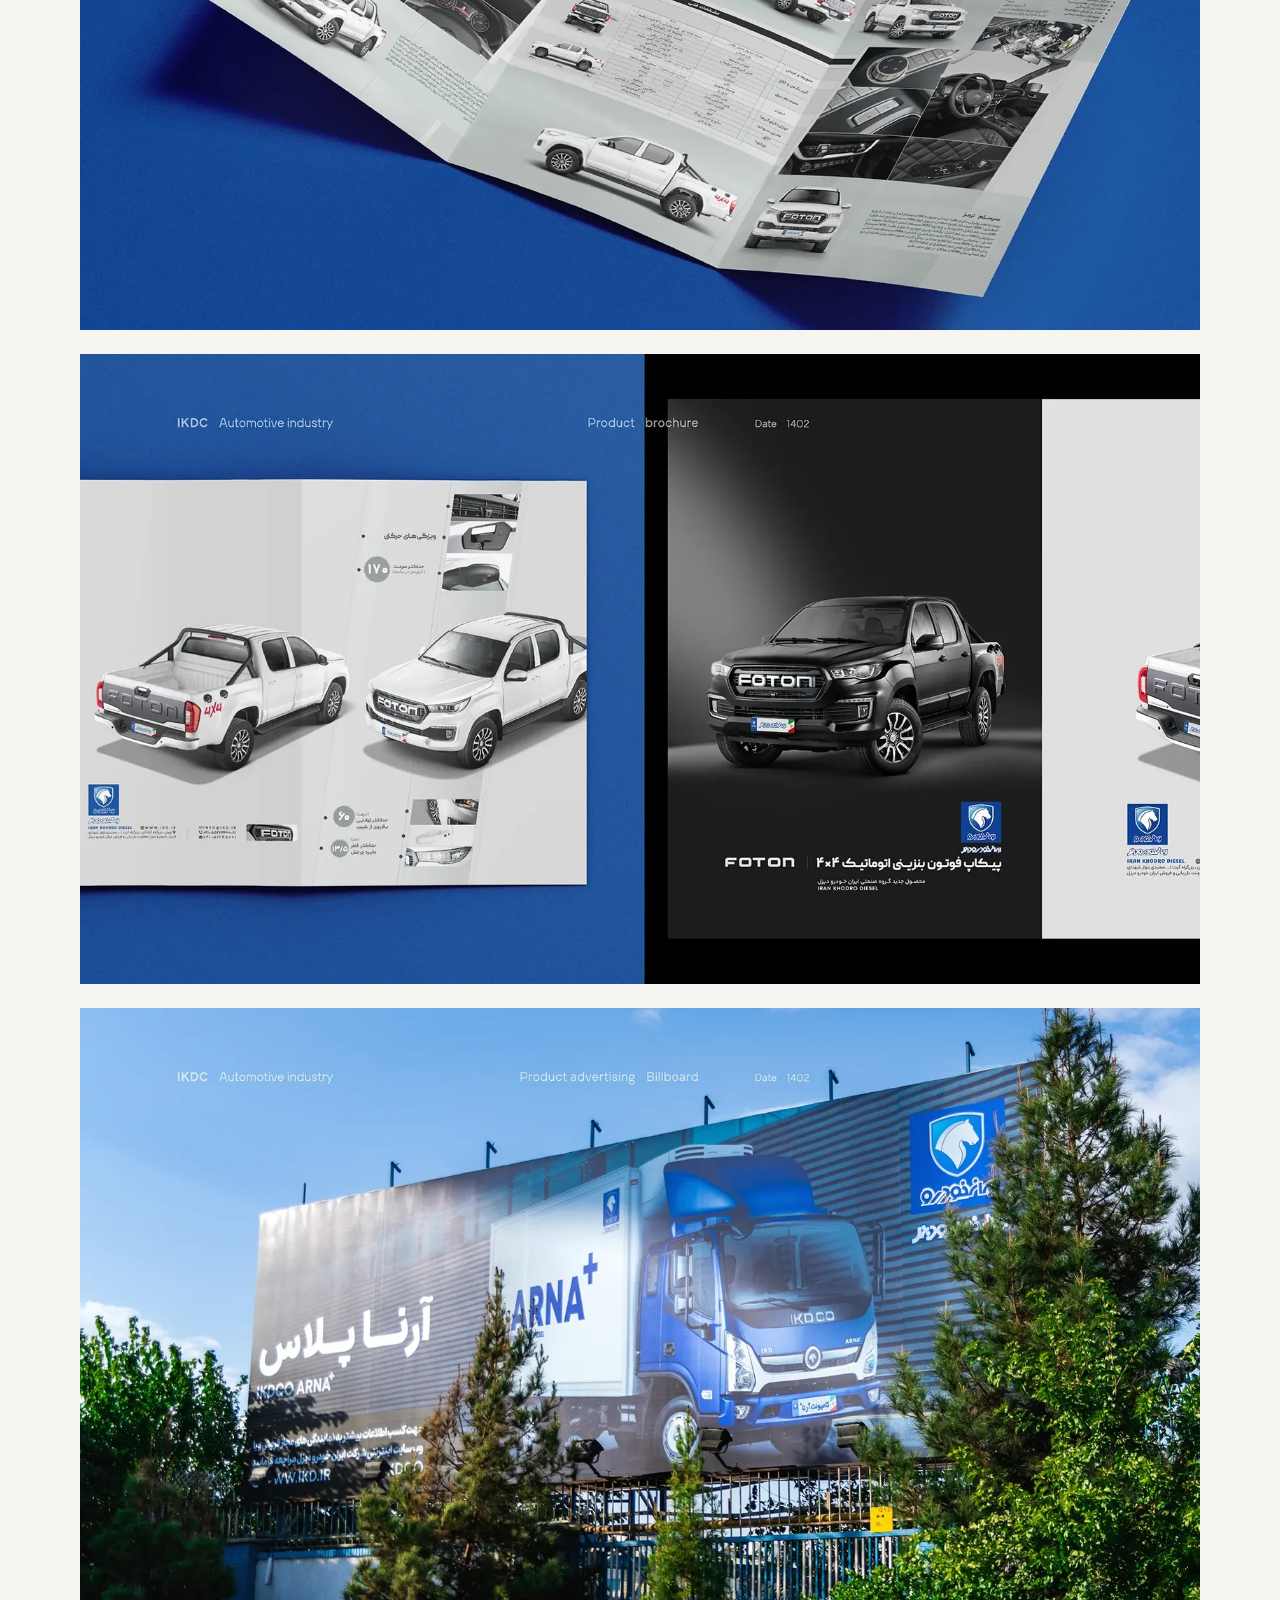
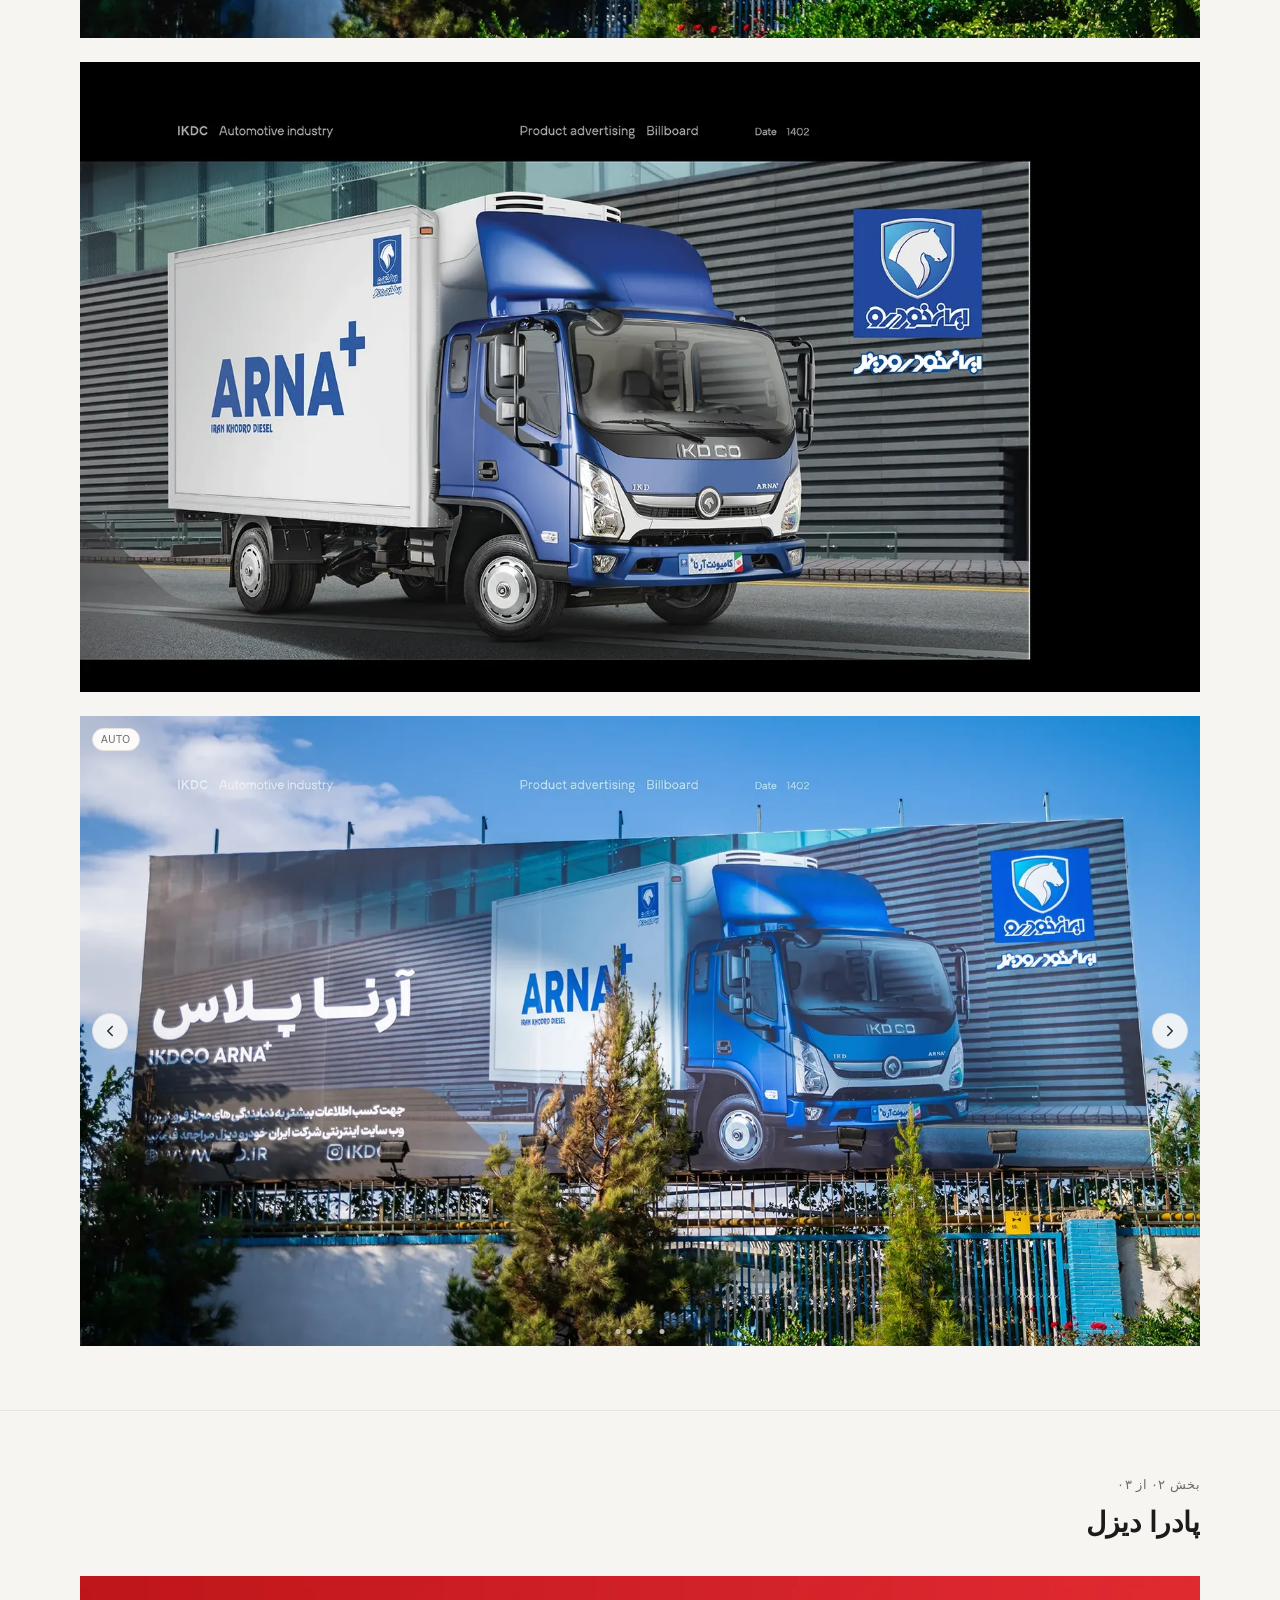
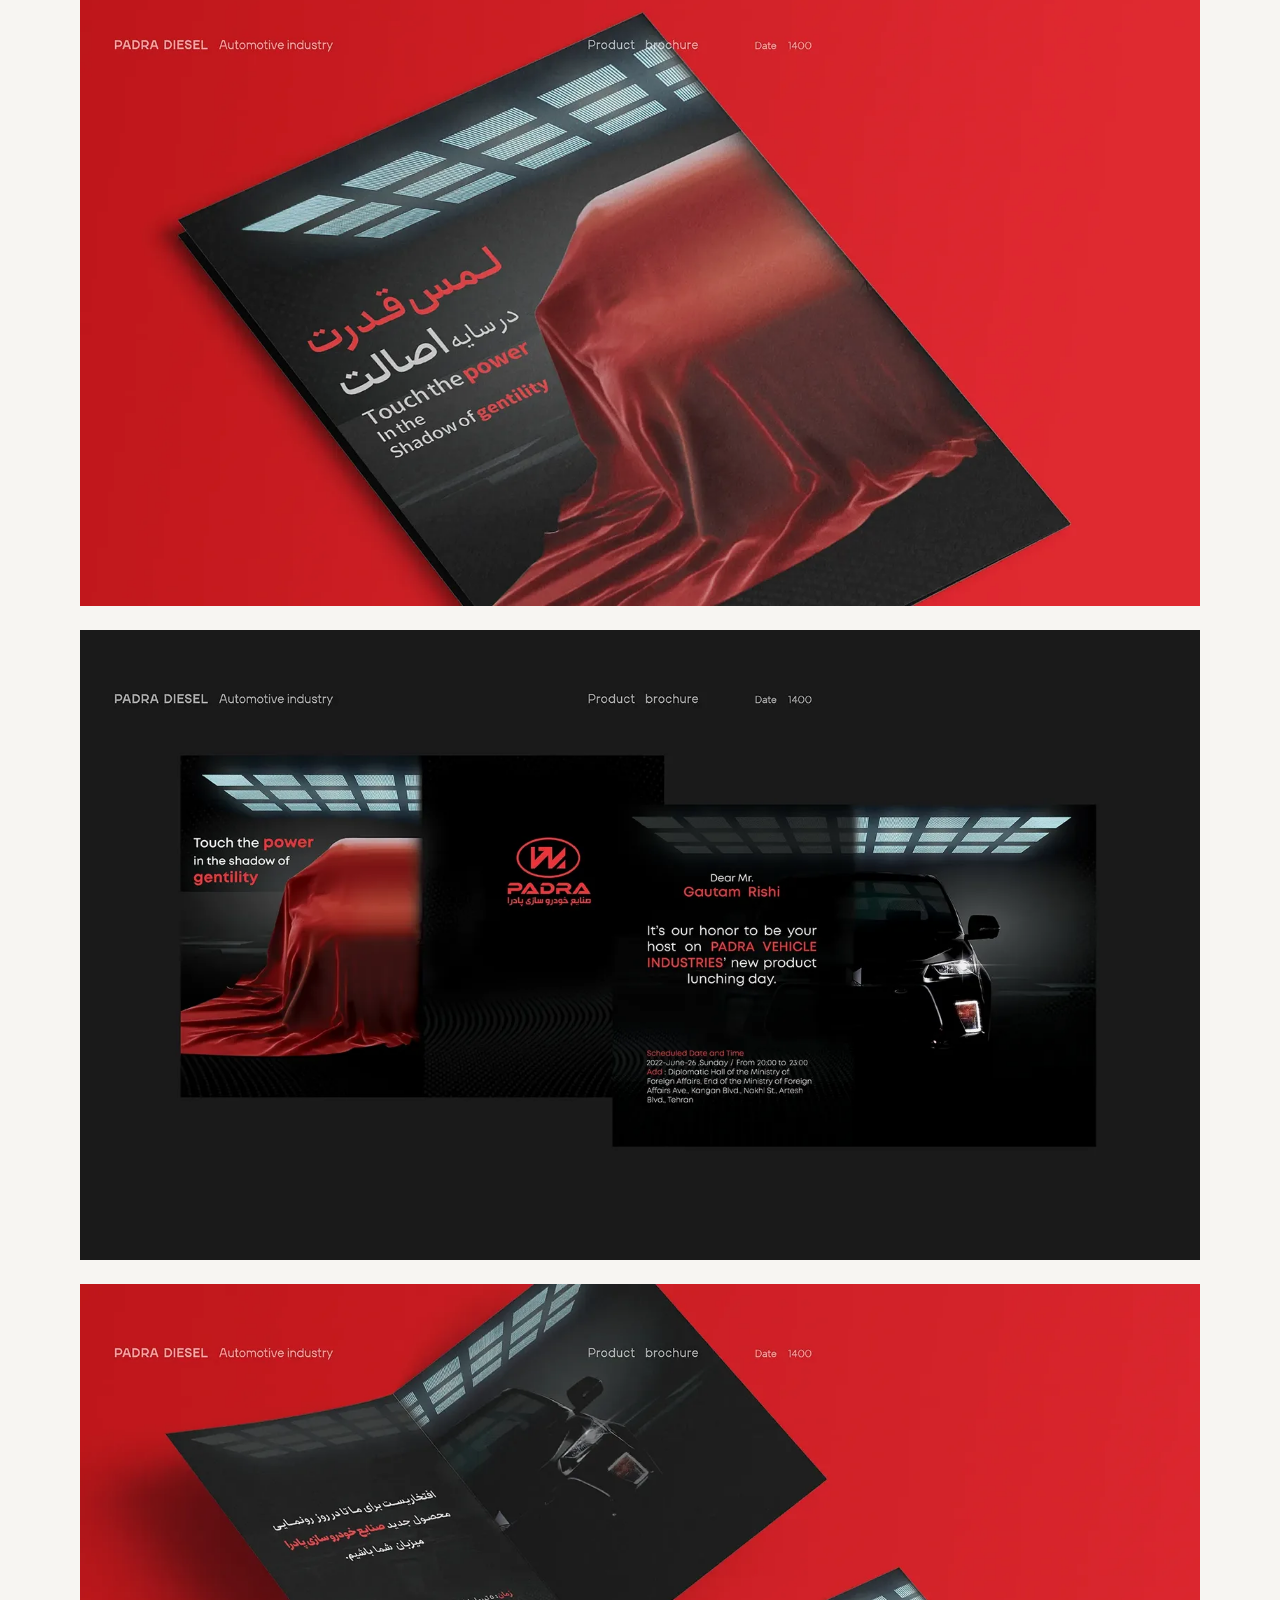
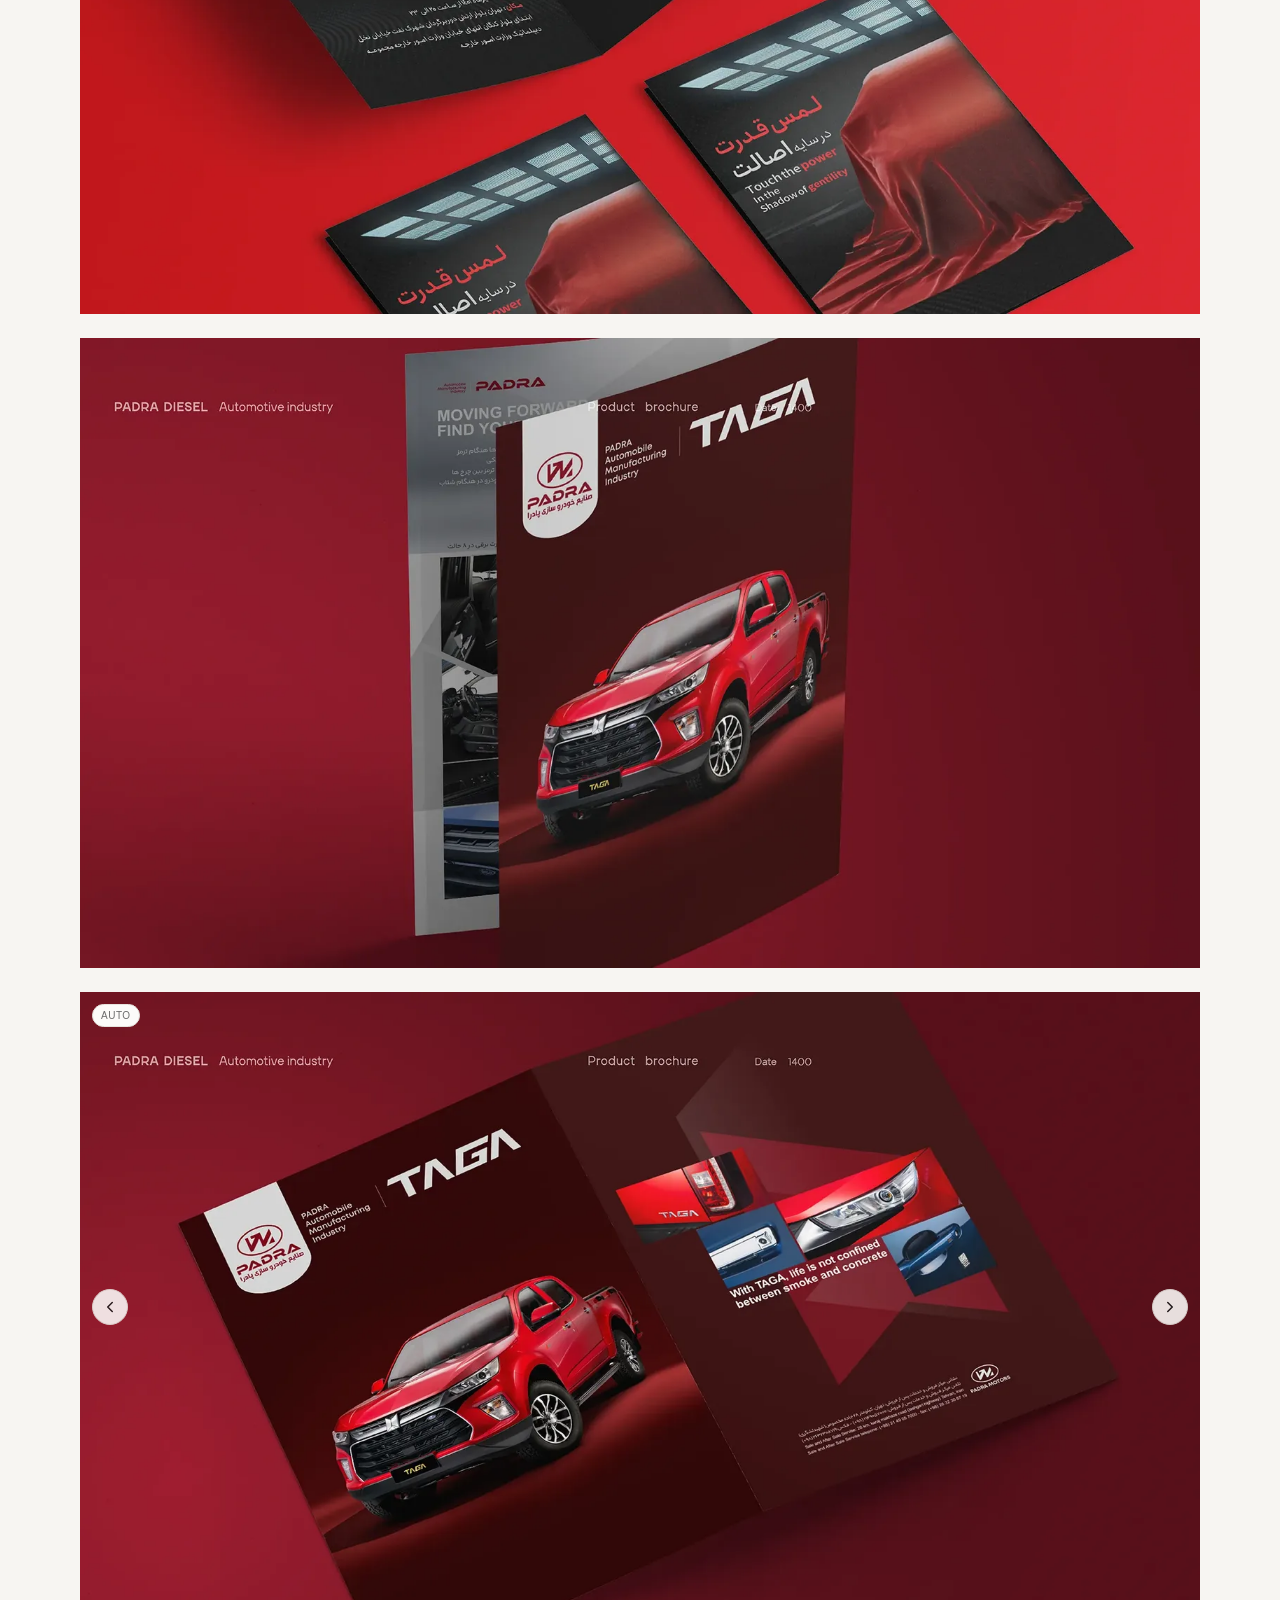
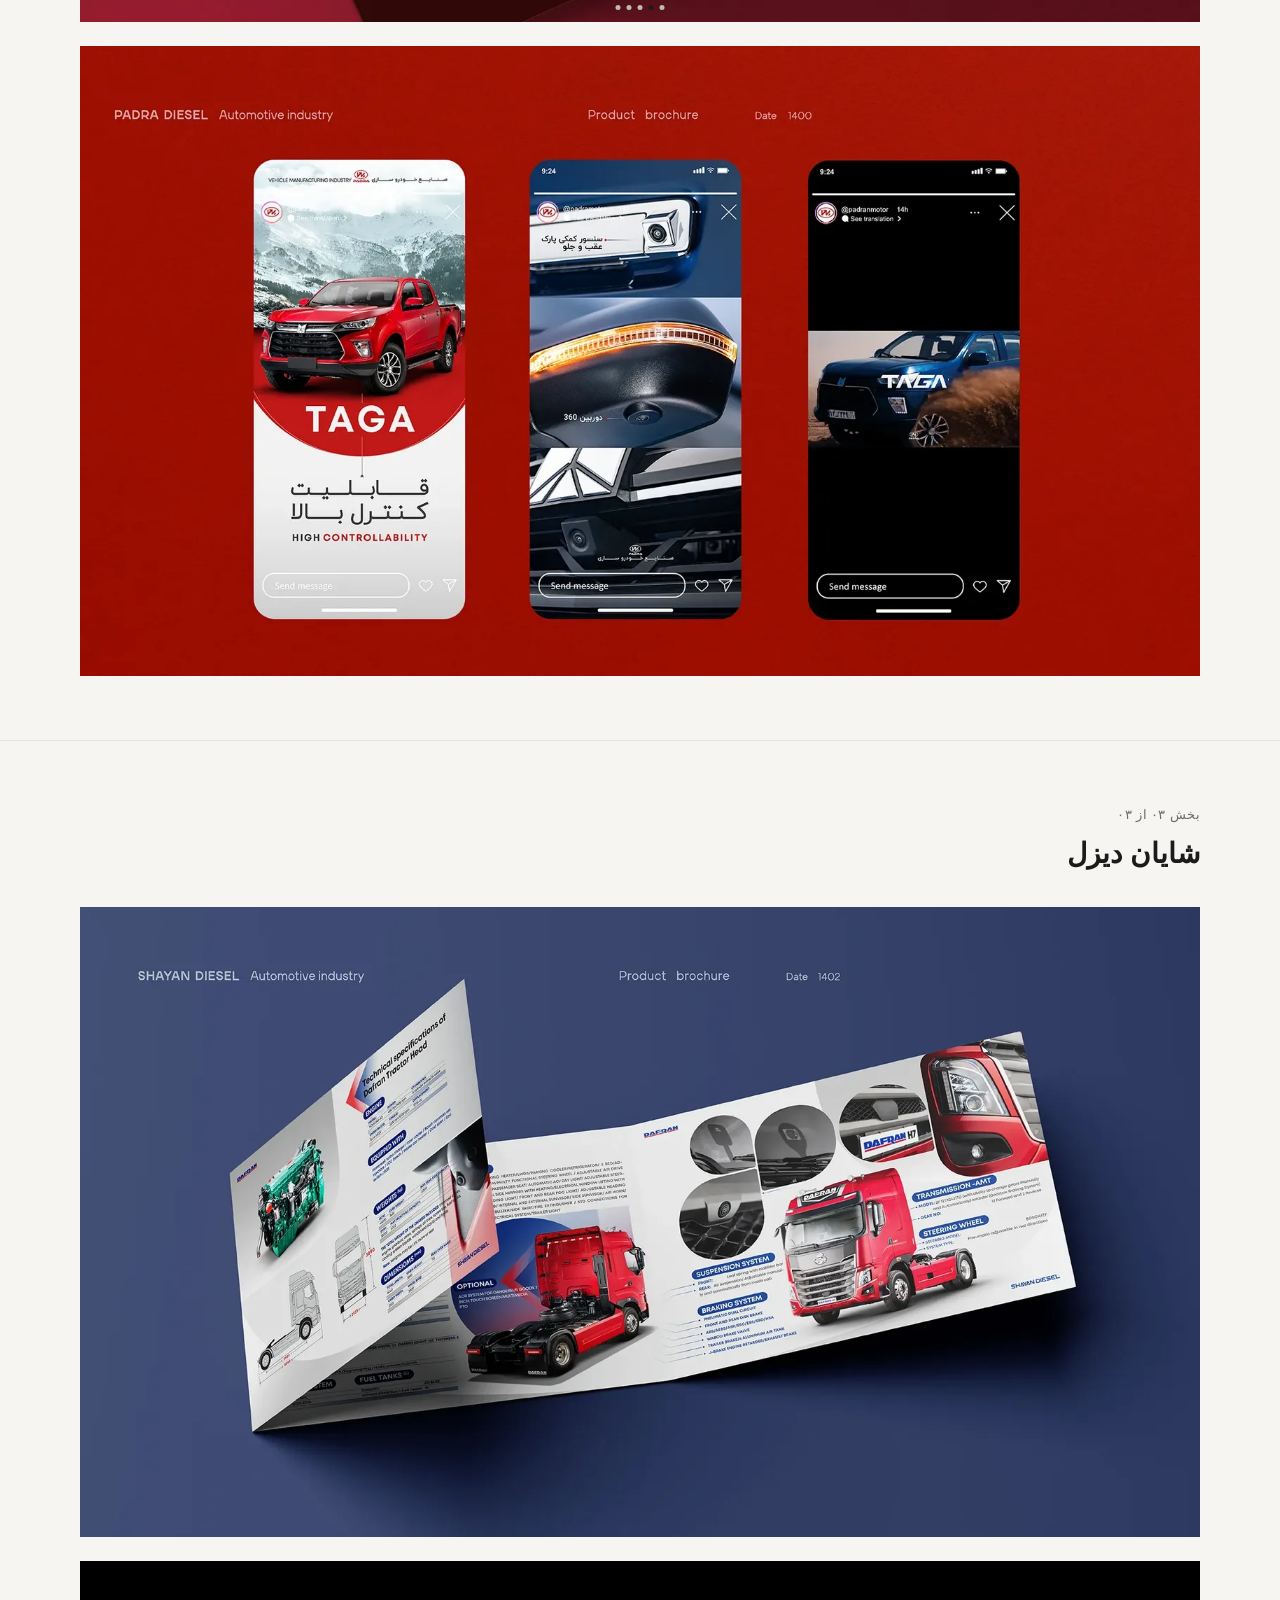
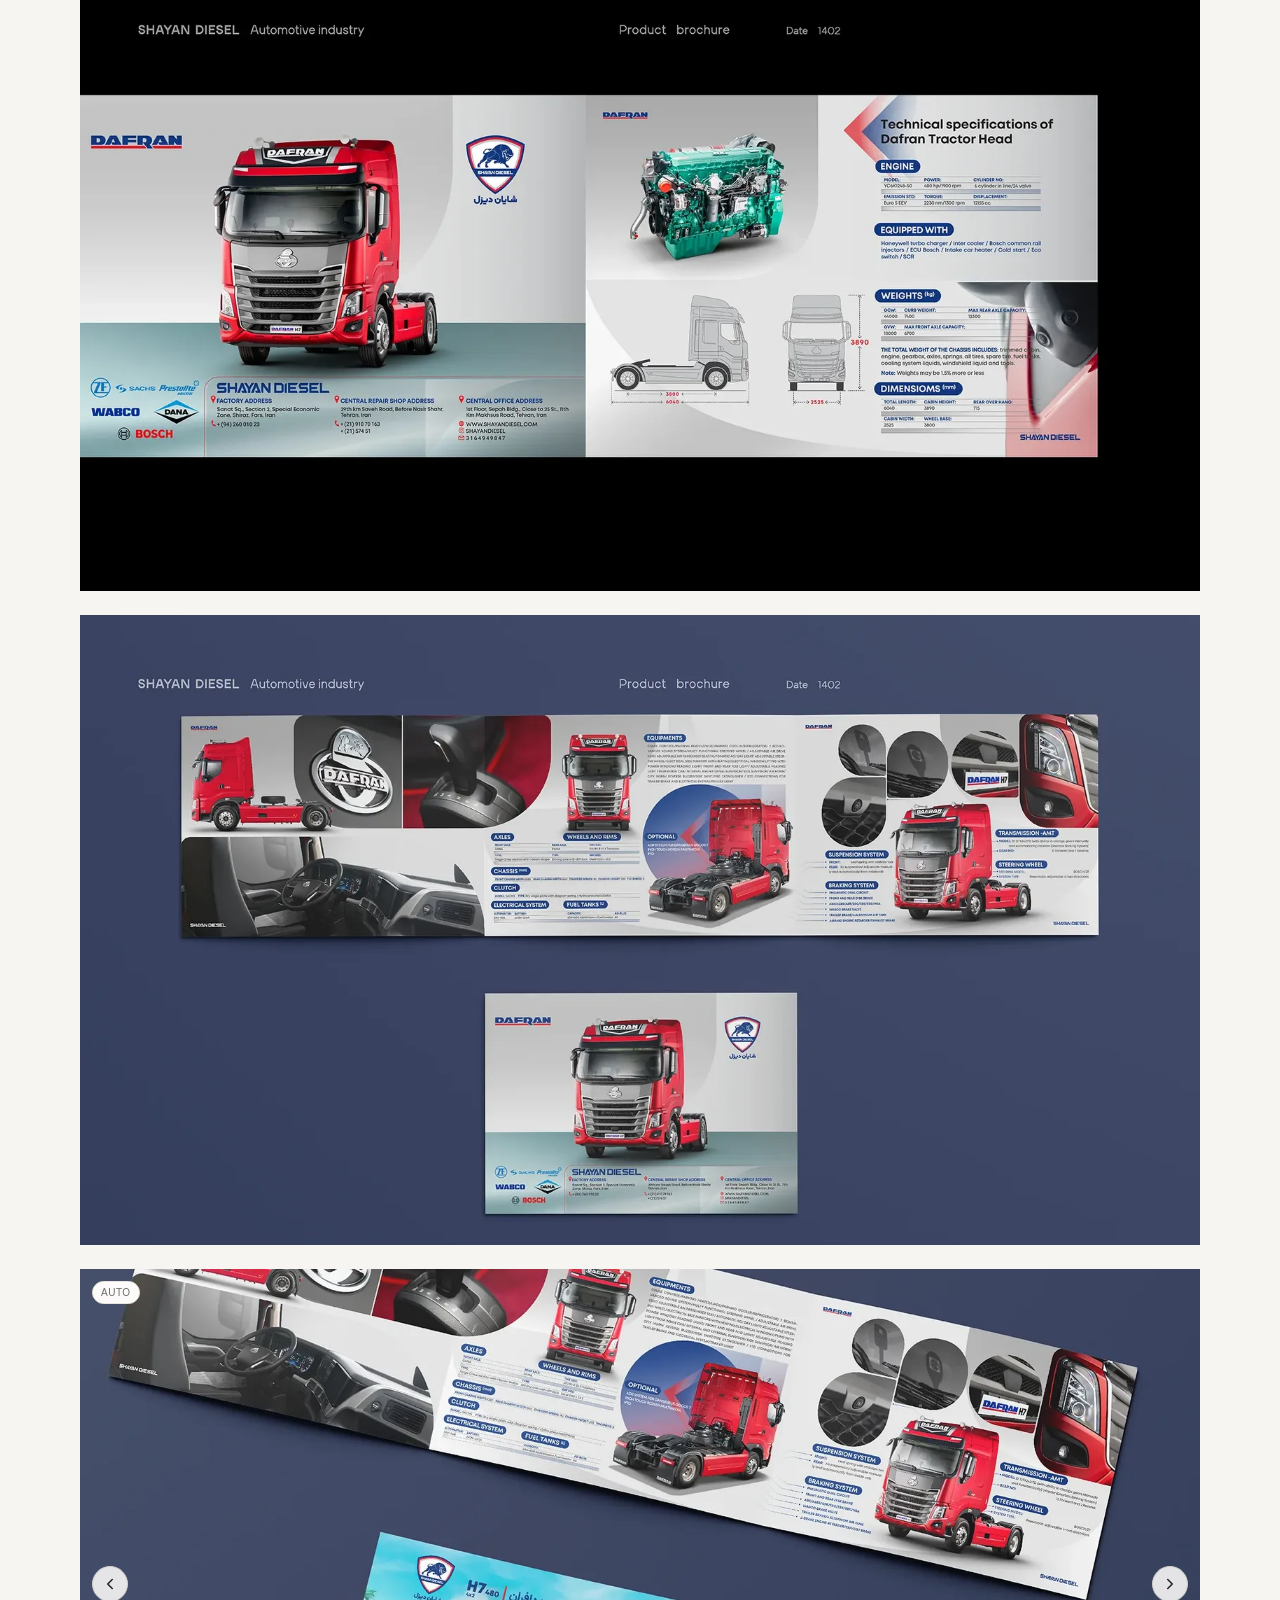
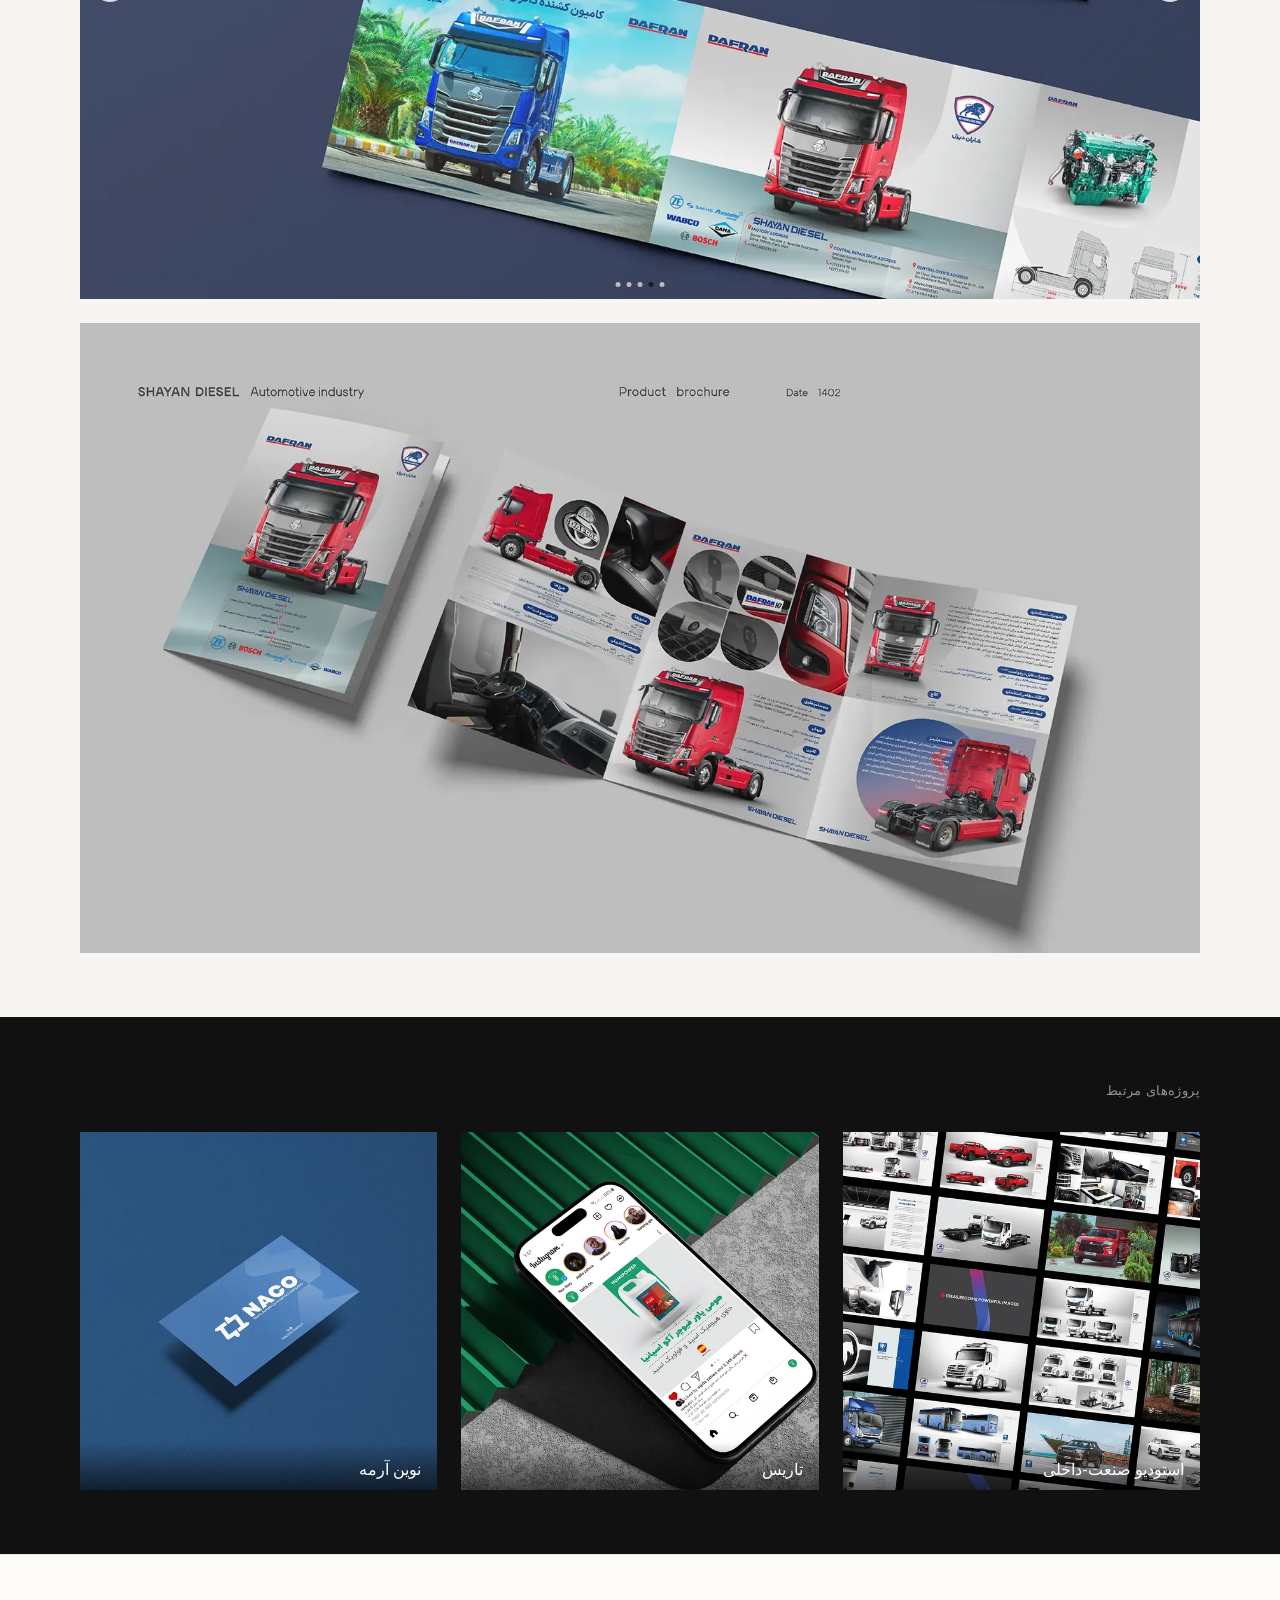
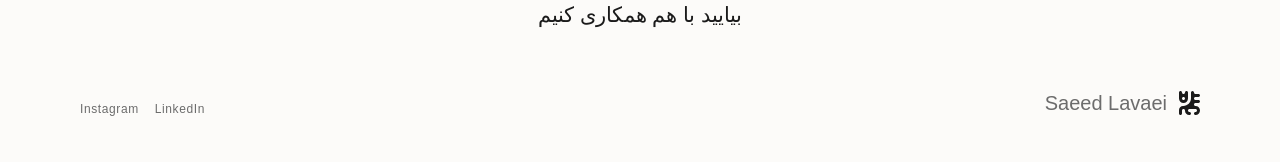
==== commit e6c54652: "Add Open Graph/Twitter meta tags and social preview image sitewide" ====
--- a/automotive.html
+++ b/automotive.html
@@ -5,6 +5,18 @@
 <meta name="viewport" content="width=device-width, initial-scale=1.0">
 <title>استودیو صنعت-خودرو — طراحی چاپی و کمپین صنعت خودرو | سعید لوائی</title>
 <meta name="description" content="استودیو صنعت-خودرو — استودیو صنعت شریف · ۱۴۰۰–۱۴۰۲ · چاپ · بروشور · بیلبورد">
+<meta property="og:type" content="website">
+<meta property="og:site_name" content="سعید لوائی">
+<meta property="og:title" content="استودیو صنعت-خودرو — طراحی چاپی و کمپین صنعت خودرو | سعید لوائی">
+<meta property="og:description" content="استودیو صنعت-خودرو — استودیو صنعت شریف · ۱۴۰۰–۱۴۰۲ · چاپ · بروشور · بیلبورد">
+<meta property="og:image" content="https://lavaei1376.github.io/assets/img/og-image.jpg">
+<meta property="og:image:width" content="1200">
+<meta property="og:image:height" content="630">
+<meta property="og:url" content="https://lavaei1376.github.io/automotive.html">
+<meta name="twitter:card" content="summary_large_image">
+<meta name="twitter:title" content="استودیو صنعت-خودرو — طراحی چاپی و کمپین صنعت خودرو | سعید لوائی">
+<meta name="twitter:description" content="استودیو صنعت-خودرو — استودیو صنعت شریف · ۱۴۰۰–۱۴۰۲ · چاپ · بروشور · بیلبورد">
+<meta name="twitter:image" content="https://lavaei1376.github.io/assets/img/og-image.jpg">
 <link rel="stylesheet" href="styles.css">
 <link rel="icon" type="image/svg+xml" href="assets/img/favicon.svg">
 <link rel="alternate icon" href="assets/img/favicon.ico">
--- a/styles.css
+++ b/styles.css
@@ -218,6 +218,61 @@
 }
 .nav__links a.is-active { color: var(--color-text-primary); }
 
+/* --- Mobile nav: hamburger toggle + dropdown panel (NEW) ---
+   .nav__links is hidden below 900px (see mobile block further down);
+   this button takes its place in the same physical slot. Panel drops
+   from directly under the fixed nav, sharing the same surface/border
+   language as the nav bar itself so it reads as one continuous piece
+   of chrome rather than a separate floating element. */
+.nav__toggle {
+  display: none;
+  flex-direction: column;
+  justify-content: center;
+  align-items: center;
+  gap: 5px;
+  width: 44px;
+  height: 44px;
+  padding: 0;
+  background: none;
+  border: none;
+  cursor: pointer;
+}
+.nav__toggle-bar {
+  display: block;
+  width: 20px;
+  height: 2px;
+  background: var(--color-text-primary);
+  transition: transform var(--dur-fast) var(--ease-out), opacity var(--dur-fast) var(--ease-out);
+}
+.nav.is-menu-open .nav__toggle-bar:nth-child(1) { transform: translateY(7px) rotate(45deg); }
+.nav.is-menu-open .nav__toggle-bar:nth-child(2) { opacity: 0; }
+.nav.is-menu-open .nav__toggle-bar:nth-child(3) { transform: translateY(-7px) rotate(-45deg); }
+
+.nav__mobile-menu {
+  position: fixed;
+  top: var(--nav-h);
+  inset-inline: 0;
+  background: var(--color-surface);
+  border-bottom: 1px solid var(--color-border);
+  max-height: 0;
+  overflow: hidden;
+  transition: max-height var(--dur-base) var(--ease-out);
+  z-index: 99;
+}
+.nav.is-menu-open .nav__mobile-menu { max-height: 260px; }
+.nav__mobile-links { list-style: none; margin: 0; padding: 0 var(--sp-5); direction: rtl; }
+.nav__mobile-links li { border-bottom: 1px solid var(--color-border); }
+.nav__mobile-links li:last-child { border-bottom: none; }
+.nav__mobile-links a {
+  display: block;
+  padding: var(--sp-4) var(--sp-1);
+  font-size: var(--fs-body-lg);
+  font-weight: var(--fw-medium);
+  color: var(--color-text-primary);
+  text-align: right;
+}
+.nav__mobile-links a.is-active { color: var(--color-text-secondary); }
+
 /* =========================================================
    SECTION DIVIDER — breathing room between major sections.
    Ghost-number wayfinding variant removed (was unused, tied
@@ -332,6 +387,7 @@
   .hero__content-col { text-align: center; align-items: center; padding: var(--sp-7) var(--sp-5) 0; }
   .hero__greeting, .hero__welcome, .hero__deco-line, .hero__bio, .hero__rule, .hero__stats { margin-inline: auto; }
   .nav__links { display: none; }
+  .nav__toggle { display: flex; }
   :root { --margin-x: 24px; }
 }
 
@@ -541,7 +597,24 @@
   .index-intro__title { font-size: 2.25rem; }
   .index-row { grid-template-columns: 1fr; gap: var(--sp-6); padding-block: var(--sp-6); }
   .index-row--single .index-item { grid-column: 1; }
-  .index-item__cats { display: none; } /* full mobile pass reintroduces this — Stage 7 */
+  /* Categories reintroduced (full mobile pass) — desktop's single-row
+     flex (name / cats / arrow, space-between) is too cramped at this
+     width, so name+arrow keep their row and categories wrap onto a
+     second line below, spanning full width regardless of DOM order. */
+  .index-item__meta {
+    display: grid;
+    grid-template-columns: 1fr auto;
+    grid-template-areas: "name arrow" "cats cats";
+    row-gap: var(--sp-2);
+  }
+  .index-item__name-block { grid-area: name; }
+  .index-item__arrow { grid-area: arrow; }
+  .index-item__cats {
+    grid-area: cats;
+    display: block;
+    text-align: right;
+    justify-content: normal;
+  }
 }
 
 /* =========================================================
@@ -811,7 +884,11 @@
 @media (max-width: 900px) {
   .case-gallery__row--pair,
   .case-gallery__row--asym { grid-template-columns: 1fr; }
-  .case-gallery__cell--banner { aspect-ratio: 16 / 9; }
+  /* Banner cells keep their native 4:1 ratio on mobile too — these
+     GIF exports have text and logo elements near the left/right
+     edges (see Boolooz Black Friday), so cropping to 16:9 here was
+     cutting real content off both sides. Full-width-but-short reads
+     better than cropped. */
 }
 
 .case-gallery__auto-chip { position: absolute; top: var(--sp-3); left: var(--sp-3); z-index: 2; font-size: var(--fs-tiny); font-weight: var(--fw-medium); letter-spacing: 0.05em; color: var(--color-text-secondary); background: var(--color-surface); border: 1px solid var(--color-border); border-radius: 999px; padding: 3px var(--sp-2); }
@@ -1046,6 +1123,31 @@
   .case-caption { text-align: center; }
   .case-related__grid { grid-template-columns: 1fr; }
   .case-categories__grid { grid-template-columns: 1fr; }
+  /* Touch targets: 36px arrows and 5px dots are fine for a mouse
+     cursor but too small to tap reliably. Arrows grow to the 44px
+     floor; dots keep their visual size but gain generous invisible
+     padding so the actual tappable area meets the same floor,
+     using a transparent box-shadow to expand the hit area without
+     changing the dot's own layout/spacing. */
+  .case-gallery__arrow { width: 44px; height: 44px; }
+  .case-gallery__arrow svg { width: 20px; height: 20px; }
+  /* Default 6px gap between 5px dots (11px pitch) is too tight for any
+     real touch hit-zone without adjacent zones overlapping and causing
+     taps to register on the wrong dot — widen the gap first, then give
+     each dot a hit-zone sized to fit the new pitch with a safety margin.
+     box-shadow doesn't expand tappable area (visual only); a ::before
+     sized to the actual box does, since taps within it register on the
+     host span. */
+  .case-gallery__dots { gap: var(--sp-4); }
+  .case-gallery__dots span { position: relative; }
+  .case-gallery__dots span::before {
+    content: "";
+    position: absolute;
+    top: 50%; left: 50%;
+    width: 18px;
+    height: 28px;
+    transform: translate(-50%, -50%);
+  }
 }
 
 /* =========================================================
